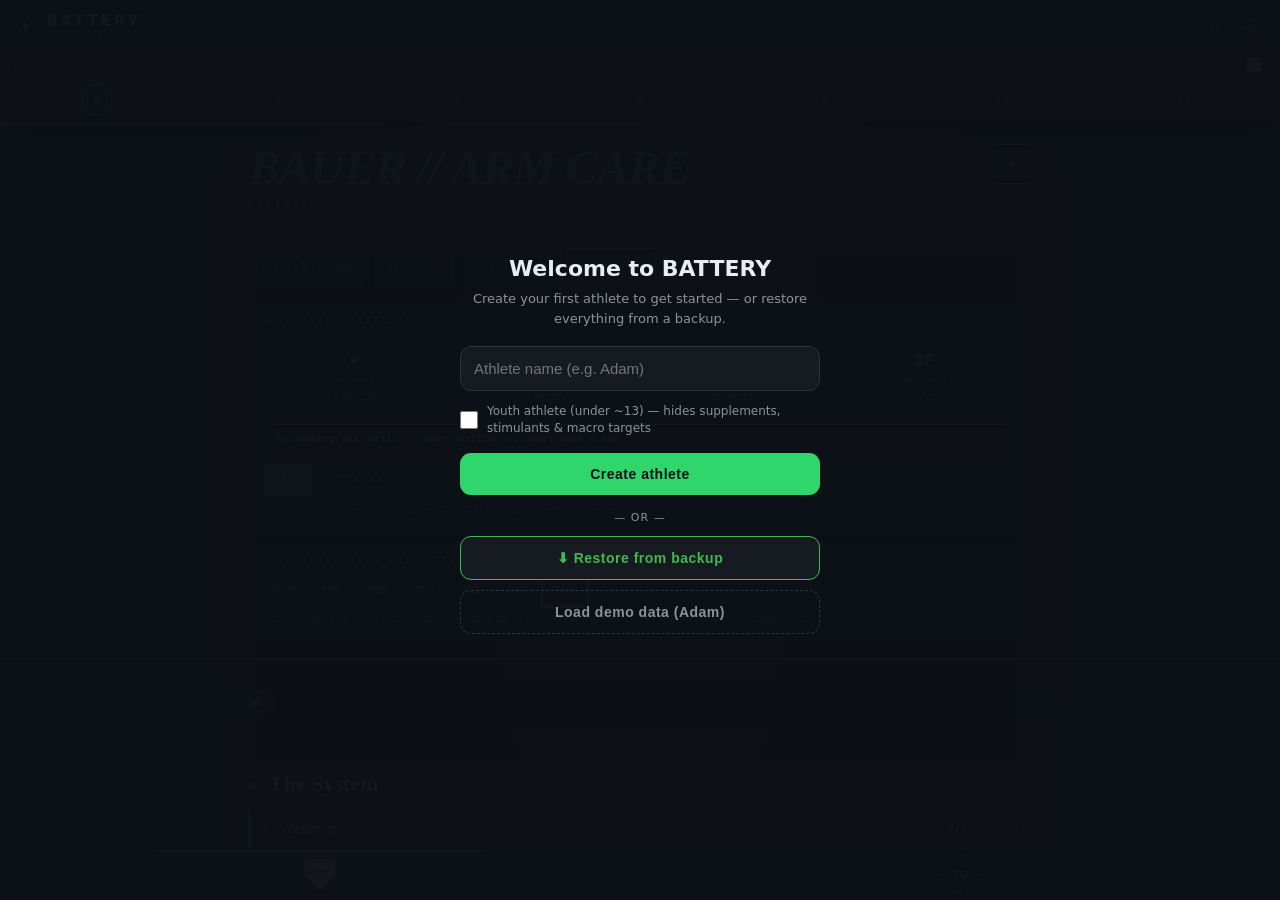
==== index.html @ 4e84ff62 "v286 - Boot watchdog no longer aborts+restarts slow iframe loads (app "hang" on cold/slow starts); s" ====
<!DOCTYPE html><html lang="en"><head>
<meta charset="UTF-8">
<meta name="viewport" content="width=device-width, initial-scale=1.0, viewport-fit=cover, maximum-scale=1.0, user-scalable=no">
<meta name="apple-mobile-web-app-capable" content="yes"><meta name="mobile-web-app-capable" content="yes">
<meta name="apple-mobile-web-app-status-bar-style" content="black-translucent">
<meta name="apple-mobile-web-app-title" content="BATTERY"><meta name="theme-color" content="#0d1117">
<link rel="manifest" href="manifest.webmanifest"><link rel="icon" href="favicon.ico" sizes="any"><link rel="apple-touch-icon" sizes="180x180" href="icon-180.png"><link rel="apple-touch-icon" sizes="167x167" href="apple-touch-icon-167x167.png"><link rel="apple-touch-icon" sizes="152x152" href="apple-touch-icon-152x152.png"><link rel="apple-touch-icon" sizes="120x120" href="apple-touch-icon-120x120.png"><link rel="icon" type="image/svg+xml" href="[data-uri]"><title>BATTERY</title>
<link rel="stylesheet" href="lib/tokens.css?v=286"><link rel="stylesheet" href="lib/ui.css?v=286"><script src="lib/battery.js?v=286"></script><script src="lib/ui.js?v=286"></script><script src="modules/arm/sections.js?v=286"></script>
<style>
:root{--steel2:#1c2128;--goldb:#f0b832;--event:#a371f7}   /* HOST-ONLY dialect aliases; every shared token (--ink/--steel/--gold/...) now lives in lib/tokens.css */
*{margin:0;padding:0;box-sizing:border-box;-webkit-tap-highlight-color:transparent}
html,body{height:100%;max-width:100%;overflow-x:hidden;overscroll-behavior:none;background:var(--ink);color:var(--bone);
font-family:-apple-system,BlinkMacSystemFont,"SF Pro Text",system-ui,sans-serif;overflow:hidden}
#hostbar{position:fixed;top:0;left:0;right:0;z-index:60;padding:calc(env(safe-area-inset-top) + 9px) 14px 9px;
background:linear-gradient(180deg,#0d1117 80%,#0d111700);border-bottom:1px solid var(--line);
backdrop-filter:blur(10px);display:flex;align-items:center;gap:10px}
#hostbar .bolt{width:22px;height:22px}#hostbar h1{font-size:15px;letter-spacing:3px;font-weight:800}
/* Owner redesign: flexible middle (name/selector), gear pinned right. A single
   profile shows as plain static text -- no dropdown -- since there's nothing
   to choose; 2+ profiles get a native <select> that sizes to its own content
   instead of the old fixed-width scrolling pill row that truncated longer
   names offscreen with no visible affordance to scroll. */
#prof-switch{flex:1;min-width:0;display:flex;align-items:center;justify-content:center;overflow:hidden;padding:0 6px}
#host-gear{flex:0 0 auto;position:relative;width:34px;height:34px;display:flex;align-items:center;justify-content:center;border-radius:50%;border:1px solid var(--line);background:var(--steel);color:var(--dim);cursor:pointer;padding:0;transition:color .15s,border-color .15s}
#host-gear:active{transform:scale(.9)}#host-gear svg{width:19px;height:19px;display:block;fill:currentColor}
#host-gear.warn::after{content:'';position:absolute;top:2px;right:2px;width:8px;height:8px;border-radius:50%;background:var(--gold);box-shadow:0 0 6px var(--gold)}
#prof-name-static{font-size:12px;font-weight:700;letter-spacing:.5px;color:var(--dim);padding:6px 10px;white-space:nowrap;overflow:hidden;text-overflow:ellipsis;max-width:100%}
#prof-name-static.youth{color:var(--green)}
#prof-select{background:var(--steel);border:1px solid var(--line);color:var(--bone);font:inherit;font-size:12px;font-weight:700;letter-spacing:.5px;padding:6px 10px;border-radius:16px;max-width:100%;text-align:center}
#stage{position:fixed;top:0;left:0;right:0;bottom:var(--stage-b,50px);}   /* v226: fixed (viewport) — same containing block as the pill, so a document bounce / inset can't separate them */
iframe{position:absolute;top:calc(env(safe-area-inset-top) + 122px);left:0;right:0;bottom:0;width:100%;height:calc(100% - env(safe-area-inset-top) - 122px);border:0;display:none;background:var(--ink)}
iframe.on{display:block}
#view-game{position:absolute;inset:0;display:none;overflow-y:auto;overscroll-behavior:contain;
padding:calc(env(safe-area-inset-top) + 124px) 14px 14px;-webkit-overflow-scrolling:touch}
#view-game.on{display:block}
#view-today{position:absolute;inset:0;display:none;overflow-y:auto;overscroll-behavior:contain;
padding:calc(env(safe-area-inset-top) + 124px) 14px 14px;-webkit-overflow-scrolling:touch}
#view-today.on{display:block}
/* Design review item 2 (2026-08-18): 172px -> 64px. "The ring is a score, not
   an action" -- shrunk and moved beside the plan-chip row (the closest thing
   this build has to the review's "day strip") to return ~150px of vertical
   space to the resume action + rows. Celebrate animation is unchanged --
   ringflare/chargeburst read off the element's own box, not a hardcoded size. */
/* v223 GLASS HERO (D's NAV-ICONS-PRODUCTION-SPEC section G): readiness = a glossy-glass diamond. Same rendering as the nav FUEL
   diamond (tracks/tubes/beads defined once with the nav rules); the tone gradient follows readiness via data-tone. */
#today-ring{position:relative;width:64px;height:64px;flex-shrink:0;display:flex;align-items:center;justify-content:center;background:none}
#today-ring svg{position:absolute;inset:0;width:64px;height:64px;overflow:visible}
#today-ring .rad-trk.t1{stroke-width:3.9}#today-ring .rad-trk.t2{stroke-width:2.65}#today-ring .rad-trk.t3{stroke-width:.68}
#today-ring .rad-prg.g1{stroke-width:3.9}#today-ring .rad-prg.g2{stroke-width:2.72}#today-ring .rad-prg.g3{stroke-width:.88}
#today-ring[data-tone=green] .rad-prg.g1{stroke:#04230f}#today-ring[data-tone=green] .rad-prg.g2{stroke:url(#gGreen)}
#today-ring[data-tone=gold]  .rad-prg.g1{stroke:#6a4608}#today-ring[data-tone=gold]  .rad-prg.g2{stroke:url(#gAmber)}
#today-ring[data-tone=red]   .rad-prg.g1{stroke:#3d0a09}#today-ring[data-tone=red]   .rad-prg.g2{stroke:url(#gRed)}
#today-ring .inner{position:relative;display:flex;flex-direction:column;align-items:center;justify-content:center;background:none;width:auto;height:auto}
#today-ring .score{font:800 15px "SF Mono",monospace;line-height:1;color:var(--bone)}
#today-ring .lbl{font-size:6px;letter-spacing:1.5px;color:var(--dim);margin-top:1px}
#view-data{position:absolute;inset:0;display:none;overflow-y:auto;overscroll-behavior:contain;
padding:calc(env(safe-area-inset-top) + 124px) 14px 14px;-webkit-overflow-scrolling:touch}
#view-data.on{display:block}
#view-data h3{margin:0 0 10px;font-size:15px;letter-spacing:1px}
#view-data .gd-card{background:var(--steel);border:1px solid var(--line);border-radius:12px;padding:14px;margin-bottom:14px}
#view-data .dbtn{width:100%;font-family:'SF Mono',monospace;font-size:13px;letter-spacing:1px;padding:13px;border-radius:11px;cursor:pointer;margin-bottom:10px;background:#161b22}
#view-data .dbtn.bk{border:1px solid var(--gold);color:var(--gold)}
#view-data .dbtn.rs{border:1px solid #3fb950;color:#3fb950}
#view-data .dmeta{font-size:11px;color:var(--dim);line-height:1.5}
#view-data #data-status{font-size:12px;margin-top:8px;min-height:16px}
#view-data .prow{border:1px solid var(--line);border-radius:11px;padding:11px 12px;margin-bottom:9px}
#view-data .prow[data-active]{border-color:var(--gold)}
#view-data .prow-h{display:flex;align-items:center;gap:7px}
#view-data .prow-name{font-weight:700;font-size:14px}
#view-data .prow-tag{font-size:9px;letter-spacing:1px;padding:2px 6px;border-radius:6px;background:var(--line);color:var(--dim)}
#view-data .prow-tag.youth{background:#3fb95022;color:#7ee787}
#view-data .prow-tag.active{background:var(--gold);color:var(--ink)}
#view-data .prow-meta{font-size:11px;color:var(--dim);margin:5px 0 9px}
#view-data .prow-btns{display:flex;gap:7px;flex-wrap:wrap}
#view-data .prow-btns button{flex:1;min-width:84px;font-size:11px;font-weight:700;padding:8px;border-radius:8px;background:#202836;border:1px solid #3a4456;color:var(--bone);cursor:pointer}
#view-data .prow-btns button.del{background:#241619;border-color:#ff6b6877;color:#ff6b68}
#view-data .add-athlete-btn{display:block;width:100%;margin-top:2px;font-size:12px;font-weight:700;padding:10px;border-radius:10px;background:none;border:1px dashed var(--line);color:var(--gold);cursor:pointer}
.gd-card{background:var(--steel);border:1px solid var(--line);border-radius:14px;padding:15px;margin-bottom:12px}
.gd-card.gold{border-color:var(--gold)}.gd-card h3{font-size:15px;margin-bottom:7px}.gd-card p{font-size:13px;color:var(--dim);line-height:1.5}
/* Design item 5 (review §6): "his accent is green, same near-black steel and
   monospace" -- reused here at card-border scale (not a full accent-variable
   override, which is item 5's separate ARM/FUEL-iframe scope) so the ONE card
   about him on the adult's own gold-accented HOME still reads as his. */
.gd-card.youth-note{border-color:var(--green)}
.gd-card.youth-note h3{color:var(--green);font-size:11px;letter-spacing:1px;text-transform:uppercase;margin-bottom:4px}
.evpick{display:flex;gap:8px;align-items:center;margin-bottom:12px;flex-wrap:wrap}
.evpick label{font-size:11px;letter-spacing:1.5px;color:var(--dim);text-transform:uppercase}
.evpick select,.evpick input{background:var(--ink);border:1px solid var(--line);color:var(--goldb);
font-family:"SF Mono",ui-monospace,monospace;font-size:15px;padding:9px;border-radius:9px;flex:1;min-width:90px}
h4.day{font-size:12px;letter-spacing:2px;color:var(--gold);text-transform:uppercase;margin:18px 2px 9px;display:flex;align-items:center;gap:8px}
h4.day::before{content:"";width:14px;height:1px;background:var(--gold)}
.tl{position:relative;margin-left:7px;padding-left:24px}.tl::before{content:"";position:absolute;left:6px;top:5px;bottom:5px;width:2px;background:var(--line)}
.ev{position:relative;margin-bottom:10px;background:var(--steel);border:1px solid var(--line);border-radius:11px;padding:11px 13px}
.ev::before{content:"";position:absolute;left:-22px;top:15px;width:11px;height:11px;border-radius:50%;background:var(--ink);border:2px solid var(--faint)}
.ev.arm::before{border-color:var(--blood);background:var(--blood)}.ev.fuel::before{border-color:var(--gold);background:var(--gold)}
.ev.now{border-color:var(--gold);box-shadow:0 0 0 1px var(--gold)}
.ev .time{font-family:"SF Mono",ui-monospace,monospace;font-size:17px;font-weight:700;color:var(--goldb)}
.ev .tag{font-size:8px;letter-spacing:1.5px;padding:2px 6px;border-radius:5px;margin-left:8px;font-family:"SF Mono",monospace;vertical-align:2px}
.ev .tag.arm{background:#da363330;color:#ff6b68}.ev .tag.fuel{background:#d4a01730;color:var(--goldb)}
.ev .what{font-size:13px;margin-top:4px;line-height:1.45}.ev .cd{font-family:"SF Mono",monospace;font-size:10px;color:var(--green);margin-top:5px}
.gd-empty{border:1px dashed var(--line);border-radius:14px;padding:22px;text-align:center;color:var(--dim);font-size:13px;line-height:1.6}
#youth-banner{display:none;background:#3fb95018;border:1px solid #3fb95055;border-radius:11px;padding:11px 13px;margin-bottom:13px;font-size:12px;color:#7ee787;line-height:1.5}
body.youth #youth-banner{display:block}
/* design review §6, host half: both iframes re-skin gold->green for youth
   (--gold/--gold-bright on body.youth inside each srcdoc) but the host chrome
   around them -- hostbar, tabbar, nav -- kept its own --gold, so the tier read
   green inside and gold outside like a bug rather than a choice. Same two-token
   swap, same values, mirrored here. */
body.youth{--goldb:#6ef2a0}   /* --gold itself is re-skinned in lib/tokens.css (body.youth); --goldb is the host-local alias of --gold-bright */
#first-run{display:none;position:fixed;inset:0;z-index:200;background:var(--bg,#0d1117);background:rgba(13,17,23,.97);align-items:center;justify-content:center;padding:24px}
#first-run.on{display:flex}
#first-run .fr-card{width:100%;max-width:360px;text-align:center}
#first-run h2{margin:0 0 8px;font-size:22px}
#first-run p{margin:0 0 18px;color:var(--dim);font-size:13px;line-height:1.5}
#first-run input[type=text]{width:100%;box-sizing:border-box;background:var(--steel);border:1px solid var(--line);border-radius:11px;color:var(--bone);font-size:15px;padding:13px;margin-bottom:12px}
#first-run .fr-check{display:flex;align-items:center;gap:9px;text-align:left;font-size:12px;color:var(--dim);line-height:1.4;margin-bottom:16px;cursor:pointer}
#first-run .fr-check input{width:18px;height:18px;flex:none}
#first-run button{width:100%;box-sizing:border-box;border-radius:11px;font-size:14px;font-weight:700;letter-spacing:.5px;padding:13px;cursor:pointer;margin-bottom:10px}
#first-run .fr-create{background:var(--gold);border:none;color:var(--ink)}
#first-run .fr-or{color:var(--dim);font-size:11px;margin:6px 0 12px;letter-spacing:1px}
#first-run .fr-restore{background:#161b22;border:1px solid var(--green,#3fb950);color:var(--green,#3fb950)}
#first-run .fr-demo{background:none;border:1px dashed var(--line);color:var(--dim)}
/* [SUPERSEDED at ≤600px by the v219 floating pill below — the nav no longer applies env(safe-area-inset-bottom).]
   NO-SAFE-INSET bottom nav (v210, owner directive): the nav extends edge-to-edge to the TRUE
   screen bottom — its background fills DOWN through the home-indicator zone via padding-bottom,
   so there's no dark resting strip below it. Buttons stay in the top (above the indicator);
   owner accepts the indicator line overlapping the nav's bottom. #stage reserves the same
   (50px + inset) so content meets the nav top, not behind it. env()=0 on non-notch devices
   → identical to the old 50px layout (no regression). */
/* v213 MODE-INDEPENDENT belt for the bottom "black bar": when iOS re-latches the inset viewport
   (viewport-fit=cover drops on a view switch — the v199 latch class), the OS paints the
   home-indicator zone with the PAGE background (html/body = --ink) and nothing on the page can
   reach it. So the nav uses that SAME --ink: in mobile mode v210 fills the zone with nav bg, and in
   the latched state the OS strip + nav are one continuous color = no visible bar either way.
   (Only the nav bg changes; html/body/top-inset untouched.) */
#tabbar{position:fixed;bottom:0;left:0;right:0;z-index:60;display:flex;background:var(--ink);border-top:1px solid var(--line);backdrop-filter:blur(10px)}
#tabbar button{flex:1;height:50px;background:none;border:none;color:var(--faint);padding:0;cursor:pointer;display:flex;flex-direction:column;align-items:center;justify-content:center;gap:3px;font-family:"SF Mono",monospace}
#tabbar button .ico{display:flex;align-items:center;justify-content:center;height:24px}#tabbar button .lb{font-size:9px;letter-spacing:1.5px;white-space:nowrap}
#tabbar{overflow:hidden}
/* ===== Radial-progress tab icons (owner direction): each tab = a team-colour ring
   around its glyph; FUEL = dual ring (water outer blue + protein inner amber) + bolt. ===== */
/* v223 GLASS NAV ICONS (D's NAV-ICONS-PRODUCTION-SPEC section G). HOME = photoreal plate + live "HOME" text; FUEL = glossy-glass
   diamond progress ring (adult dual water+protein, YOUTH single water). 4.3 FAIL-CLOSED: protein layers ship display:none in the
   markup, are re-shown by JS only when proteinPct!=null (youth passes null), AND body.youth hides them with !important. */
#tabbar button .ico{display:flex;align-items:center;justify-content:center;height:40px}
.hp{position:relative;display:inline-block;width:36px;height:36px}
.hp img{display:block;width:100%;height:100%}
.hp i{position:absolute;left:50%;top:41%;transform:translate(-50%,-50%);font:800 7.2px/1 ui-monospace,"SF Mono",Menlo,monospace;letter-spacing:.05em;color:#2b3038;text-shadow:0 1px 0 rgba(255,255,255,.75);font-style:normal;white-space:nowrap}
#tabbar button:not(.on) .hp{filter:grayscale(.85) brightness(.58)}
#tabbar button.on .hp{filter:drop-shadow(0 0 3px rgba(240,184,50,.55)) drop-shadow(0 1px 1px rgba(0,0,0,.6))}
.rad.dia{position:relative;display:block;width:40px;height:40px;transition:transform .18s}
.rad.dia svg{display:block;width:40px;height:40px;overflow:visible}
/* TRACK = hollow clear glass: cool light rim (t1) + dark hollow (t2) + specular edge (t3). Visible on the pill by its RIM, not a fill. */
.rad-trk{fill:none;stroke-linejoin:round}
.rad-trk.t1{stroke:rgba(120,170,225,.30);stroke-width:3.5}
.rad-trk.t2{stroke:rgba(8,14,22,.78);stroke-width:2.34}
.rad-trk.t3{stroke:url(#gHL);stroke-width:.6;opacity:.62;transform:translate(-.25px,-.38px)}
.rad-trk2.t1{stroke-width:2.7}.rad-trk2.t2{stroke-width:1.72}.rad-trk2.t3{stroke-width:.44}
/* TUBE = glossy liquid: rim (g1) + gradient body (g2) + specular highlight (g3). All layers of a tube share ONE dashoffset (JS). */
.rad-prg,.rad-prg2{fill:none;stroke-linecap:round;stroke-linejoin:round;stroke-dasharray:100 100;stroke-dashoffset:100;transition:stroke-dashoffset .6s cubic-bezier(.2,.8,.2,1)}
.rad-prg.g1{stroke:#06364f;stroke-width:3.5}.rad-prg.g2{stroke:url(#gBlue);stroke-width:2.4}.rad-prg.g3{stroke:url(#gHL);stroke-width:.78;opacity:.9;transform:translate(-.22px,-.32px)}
.rad-prg2.g1{stroke:#8a4a0e;stroke-width:2.7}.rad-prg2.g2{stroke:url(#gAmber);stroke-width:1.76}.rad-prg2.g3{stroke:url(#gHL);stroke-width:.57;opacity:.9;transform:translate(-.22px,-.32px)}
/* BEADS: bases + home plate */
.bs .bb{fill:url(#gBaseOff);stroke:#0d1117;stroke-width:.7}.bs .bh{fill:#fff;opacity:.35}
.bs.lit .bb{fill:url(#gBaseOn)}.bs.lit .bh{opacity:.85}
.hpl{fill:url(#gBaseOff);stroke:#0d1117;stroke-width:.7}.hpl.lit{fill:url(#gBaseOn);filter:drop-shadow(0 0 1.2px #fff4c2)}
.rad.dia.charged .rad-prg.g2{animation:radpulse 1.9s ease-in-out infinite}
.rad.dia .fw{position:absolute;left:50%;top:50%;transform:translate(-50%,-50%);font:800 7px/1 ui-monospace,"SF Mono",Menlo,monospace;letter-spacing:0;color:#9da7b3;font-style:normal;white-space:nowrap;pointer-events:none}
#tabbar button.on .rad.dia .fw{color:var(--goldb)}
body.youth .rad.dia .fw{font-size:9px}
body.youth .rad-trk2,body.youth .rad-prg2{display:none !important}   /* 4.3 fail-closed belt: EVERY protein layer (track + tube) */
@keyframes radpulse{0%,100%{opacity:1}50%{opacity:.5}}
#tabbar button:active .rad{transform:scale(.86)}
#tabbar button.on::before{content:'';position:absolute;top:0;left:24%;right:24%;height:2px;border-radius:0 0 3px 3px;background:var(--gold);box-shadow:0 0 7px var(--gold)}
#tabbar.allcharged::before{content:'';position:absolute;inset:0;pointer-events:none;z-index:5;background:linear-gradient(105deg,transparent 35%,rgba(240,184,50,.45) 50%,transparent 65%);transform:translateX(-110%);animation:tbsweep 2.3s ease-in-out}
@keyframes tbsweep{to{transform:translateX(110%)}}
/* Today's-plan chips (owner request) — mirrors FUEL's day-type chip look, but
   this is a separate host-scoped style since FUEL's .day-chip CSS lives inside
   its own iframe document and isn't reachable from host markup. */
.plan-chip{padding:6px 12px;border-radius:20px;border:1px solid var(--line);background:#161b22;color:var(--dim);font-family:"SF Mono",monospace;font-size:11px;letter-spacing:.5px;cursor:pointer}
.plan-chip.active{background:var(--gold);border-color:var(--gold);color:#0d1117;font-weight:700}
.wk-sched-row{display:flex;align-items:center;gap:8px;padding:8px 0;border-bottom:1px solid var(--line)}
.wk-sched-row:last-child{border-bottom:none}
.wk-sched-row .wk-day{width:36px;font-size:11px;letter-spacing:1px;color:var(--dim);font-weight:700;flex-shrink:0}
.wk-sched-row.wk-today .wk-day{color:var(--gold)}
.wk-sched-row .wk-chips{display:flex;gap:4px;flex-wrap:wrap;flex:1}
.wk-sched-row .wk-chip{padding:4px 8px;border-radius:14px;border:1px solid var(--line);background:#161b22;color:var(--dim);font-family:'SF Mono',monospace;font-size:9px;letter-spacing:.3px;cursor:pointer}
.wk-sched-row .wk-chip.active{background:var(--gold);border-color:var(--gold);color:#0d1117;font-weight:700}
/* v214/v215 (D spec): the weekly-only Rest chip reads as "off" — dashed border, blue when active (distinct from gold presets) */
.wk-sched-row .wk-chip[data-preset="rest"]{border-style:dashed}
.wk-sched-row .wk-chip[data-preset="rest"].active{background:var(--blue);border-color:var(--blue);border-style:solid;color:#0d1117}
/* v215 SMART WEEK section + AUTO tags. The card scrolls now that it holds the section + 7 rows (iPhone 440×956). */
#bmodal .bm-card.wk-card{max-height:88vh;overflow-y:auto;-webkit-overflow-scrolling:touch}
.sw-sec{border:1px solid var(--line);border-radius:12px;padding:10px 12px 12px;margin:0 0 12px;background:#161b22}
.sw-title{font-family:'SF Mono',monospace;font-size:11px;letter-spacing:1.5px;color:var(--gold);font-weight:700;margin-bottom:8px}
.sw-title .sw-sub{color:var(--faint);font-weight:400;letter-spacing:.5px;text-transform:lowercase;margin-left:4px}
.sw-row{display:flex;align-items:center;gap:8px;padding:5px 0}
.sw-lbl{width:72px;flex-shrink:0;font-family:'SF Mono',monospace;font-size:9px;letter-spacing:1px;color:var(--dim);font-weight:700}
.sw-chips{display:flex;flex-wrap:wrap;gap:4px;align-items:center;flex:1}
.sw-chip{min-width:28px;padding:5px 7px;border-radius:12px;border:1px solid var(--line);background:#0d1117;color:var(--dim);font-family:'SF Mono',monospace;font-size:10px;letter-spacing:.3px;cursor:pointer;text-align:center}
.sw-chip.on{background:var(--gold);border-color:var(--gold);color:#0d1117;font-weight:700}
.sw-chip.ro{cursor:default}
.sw-chip.ro.on{background:transparent;border-color:var(--gold);color:var(--gold)}
.sw-chip.lock{opacity:.45;cursor:not-allowed}
.sw-note{font-family:'SF Mono',monospace;font-size:9px;color:var(--faint);letter-spacing:.3px;margin-left:2px}
.sw-gen{margin-top:10px}
.sw-why{margin-top:8px;font-family:'SF Mono',monospace;font-size:9.5px;letter-spacing:.3px;color:var(--faint);line-height:1.5}
.wk-day .wk-auto{display:block;font-size:7.5px;letter-spacing:1px;color:var(--blue);font-weight:700;margin-top:1px}
/* v214 (#3, D's final spec): the two HOME plan controls become REAL buttons reusing the app's existing
   outlined treatment (#view-data .dbtn / .dbtn.bk = REQUEST A FEATURE / BACKUP EVERYTHING). .dbtn is
   scoped under #view-data, so .dbtn.home is a self-contained global copy + the HOME tweaks (44px,
   flex-centered, uppercase, icon row). ids + onclick handlers unchanged. */
.dbtn.home{width:100%;box-sizing:border-box;font-family:'SF Mono',monospace;font-size:13px;letter-spacing:1px;padding:13px;border-radius:11px;cursor:pointer;margin:8px 0 0;min-height:44px;display:flex;align-items:center;justify-content:center;gap:10px;text-transform:uppercase;background:#161b22;border:1px solid var(--gold);color:var(--gold)}
.dbtn.home:hover{background:#1c2128}
.dbtn.home .icos{letter-spacing:3px;font-size:15px}
.dbtn.home .wk-dot{margin-right:0}
.wk-sched-link .wk-dot{display:inline-block;width:6px;height:6px;border-radius:50%;background:var(--gold);margin-right:4px;vertical-align:middle}
/* TODAY section-menu (.76, owner mock shots/home-v2-mock.png) — icon+label
   pills so ARM/DRILLS/BODY/LIFT/GAME stay reachable, now that they're off the
   persistent tabbar (PR #7). Pure nav, no live data — the #today-rows bars
   below carry the actual progress.
   Design review item 2 (2026-08-18, §9 MUST-FIX): this used to render
   unconditionally, duplicating the rows beneath it 90px apart. Cutting the
   section menu but keeping the plan-gated rows would strand any stream the
   active day-type turned off -- on a Rest day there'd be no path AT ALL to
   LIFT. So the reach survives, collapsed behind the "ALL SECTIONS ›" line
   (toggleAllSections()) instead of being permanently visible -- same five
   pills, same nav, direct reach without changing the plan, just not taking
   up above-the-fold space by default. */
#section-back{display:none;position:fixed;left:0;right:0;z-index:61;top:calc(env(safe-area-inset-top,0px) + 53px);padding:8px 14px;background:var(--ink);border-bottom:1px solid var(--line);font-size:12px;letter-spacing:.5px}
#section-back.on{display:flex;align-items:center;gap:8px}
#section-back .sb-arrow{color:var(--gold);font-size:16px;cursor:pointer;padding:4px 8px 4px 0}
#section-back .sb-label{font-family:"SF Mono",monospace;color:var(--bone);font-weight:700;letter-spacing:1px;text-transform:uppercase}
#stage.has-breadcrumb{padding-top:46px}
#today-section-menu{display:none;gap:6px;margin:10px 0}
#today-section-menu.open{display:flex}
.sec-pill{flex:1 1 0;min-width:0;display:flex;flex-direction:column;align-items:center;gap:3px;padding:9px 2px;border-radius:12px;background:#161b22;border:1px solid var(--line);color:var(--dim);cursor:pointer}
.sec-pill .ico{font-size:19px;line-height:1}
.sec-pill .lb{font-size:9px;letter-spacing:.4px;white-space:nowrap;overflow:hidden;text-overflow:ellipsis;max-width:100%}
#all-sections-toggle{text-align:center;cursor:pointer} /* v214: layout + look come from .dbtn.home (D's final spec) — no display here, the id would out-rank .dbtn.home's flex */
/* GAME's "resting" warn dot moved off the tabbar onto its TODAY quick-link row */
#today-rows [data-v="game"].warn span:first-child::after{content:'';display:inline-block;margin-left:6px;width:7px;height:7px;border-radius:50%;background:var(--gold);box-shadow:0 0 6px var(--gold);vertical-align:middle}
/* TODAY 'fully charged' celebration (host surprise) — one-time/day burst when the
   readiness ring hits 100: the ring flares gold, a radiating glow pulses out, and
   a ⚡ FULLY CHARGED banner rises. Pure CSS, removed after it plays. */
#today-ring.celebrate{animation:ringflare 1.1s ease-out}
@keyframes ringflare{0%{transform:scale(1)}30%{transform:scale(1.08)}60%{transform:scale(.97)}100%{transform:scale(1)}}
#today-ring.celebrate::after{content:'';position:absolute;inset:-8px;border-radius:14%;border:3px solid var(--goldb);opacity:.9;animation:chargeburstD 1.1s ease-out forwards;pointer-events:none}
@keyframes chargeburst{0%{transform:scale(.7);opacity:.9;box-shadow:0 0 0 0 rgba(240,184,50,.55)}100%{transform:scale(1.5);opacity:0;box-shadow:0 0 30px 14px rgba(240,184,50,0)}}
@keyframes chargeburstD{0%{transform:rotate(45deg) scale(.7);opacity:.9;box-shadow:0 0 0 0 rgba(240,184,50,.55)}100%{transform:rotate(45deg) scale(1.5);opacity:0;box-shadow:0 0 30px 14px rgba(240,184,50,0)}}
#charge-banner{position:fixed;left:50%;top:38%;transform:translate(-50%,0);z-index:60;pointer-events:none;display:flex;flex-direction:column;align-items:center;gap:6px;opacity:0}
#charge-banner.on{animation:chargebanner 2.4s ease-out forwards}
#charge-banner .cb-bolt{font-size:54px;filter:drop-shadow(0 0 14px var(--goldb))}
#charge-banner .cb-txt{font-family:"SF Mono",monospace;font-weight:800;letter-spacing:3px;font-size:15px;color:var(--goldb);text-shadow:0 0 12px rgba(240,184,50,.6)}
#storage-warn{position:fixed;left:0;right:0;top:0;z-index:70;display:none;align-items:center;gap:10px;justify-content:center;flex-wrap:wrap;padding:9px 14px;background:#3a1416;border-bottom:1px solid #ff6b68;color:#ffd7d7;font-size:12.5px;line-height:1.4;box-shadow:0 2px 12px rgba(0,0,0,.5)}
#storage-warn.on{display:flex}
#storage-warn .sw-act{display:flex;gap:8px;flex-shrink:0}
#storage-warn button{background:#ff6b68;border:0;color:#3a0d0d;font-weight:700;font-size:12px;padding:6px 12px;border-radius:8px;cursor:pointer}
#storage-warn button.sw-x{background:transparent;border:1px solid #ff6b6855;color:#ffb3b3;font-weight:600}
#toast-wrap{position:fixed;left:0;right:0;bottom:calc(var(--stage-b,50px) + 6px);z-index:90;display:flex;flex-direction:column;align-items:center;gap:8px;pointer-events:none;padding:0 12px}
.toast{pointer-events:auto;max-width:440px;display:flex;align-items:center;gap:10px;background:var(--steel);border:1px solid var(--line);border-radius:12px;padding:11px 14px;color:var(--bone);font-size:13px;box-shadow:0 10px 30px #00000075;opacity:0;transform:translateY(12px);transition:opacity .25s ease,transform .25s ease}
.toast.on{opacity:1;transform:translateY(0)}
.toast .t-ico{font-size:18px;line-height:1;flex:none}
.toast .t-msg{line-height:1.4;flex:1}
.toast .t-act{flex:none;background:var(--gold);color:#0d1117;border:0;border-radius:8px;padding:6px 12px;font-size:12px;font-weight:700;cursor:pointer;font-family:inherit;white-space:nowrap}
.toast .t-x{flex:none;background:none;border:0;color:var(--faint);font-size:17px;line-height:1;cursor:pointer;padding:0 2px}
@media(prefers-reduced-motion:reduce){.toast{transition:none}}
#bday-nudge{display:none;position:fixed;left:14px;right:14px;bottom:calc(var(--stage-b,50px) + 12px);z-index:80;max-width:420px;margin:0 auto;background:var(--steel);border:1px solid var(--gold);border-radius:14px;padding:13px 15px 12px;box-shadow:0 6px 22px rgba(0,0,0,.55)}
#bday-nudge .bn-t{font-size:15px;font-weight:800;letter-spacing:.2px;color:var(--bone)}
#bday-nudge .bn-b{font-size:12.5px;line-height:1.4;color:var(--dim);margin-top:3px}
#bday-nudge .bn-row{display:flex;gap:10px;margin-top:10px}
#bday-nudge button{flex:1;min-height:44px;border-radius:10px;font:inherit;font-size:13px;font-weight:700;cursor:pointer;border:1px solid var(--line);background:none;color:var(--bone)}
#bday-nudge button.bn-add{background:var(--gold);border-color:var(--gold);color:#0d1117}
/* ===== Youth-visibility authorization (tile-card) ===== */
/* §4.3 belt-and-braces: a youth profile NEVER sees the card or the owner nudge (the
   JS also empties + hides the card for youth, this is the CSS belt). */
body.youth #yva-card,body.youth #yva-nudge{display:none!important}
#yva-nudge{display:none;position:fixed;left:14px;right:14px;bottom:calc(var(--stage-b,50px) + 12px);z-index:80;max-width:420px;margin:0 auto;align-items:center;gap:10px;background:var(--steel);border:1px solid var(--gold);border-radius:14px;padding:11px 13px;box-shadow:0 6px 22px rgba(0,0,0,.55)}
#yva-nudge .yvn-t{flex:1;font-size:12.5px;line-height:1.35;color:var(--goldb);font-weight:700}
#yva-nudge .yvn-go{min-height:40px;padding:0 14px;border-radius:10px;font:inherit;font-size:13px;font-weight:800;cursor:pointer;background:var(--gold);border:1px solid var(--gold);color:#0d1117}
#yva-card .yva-item{border:1px solid var(--line);border-radius:12px;padding:12px;margin:0 0 10px;background:#0d1117}
#yva-card .yva-ths{display:flex;gap:8px;margin-bottom:8px}
#yva-card .yva-th{width:52px;height:52px;object-fit:cover;border-radius:9px;border:1px solid var(--line)}
#yva-card .yva-title{font-size:14px;font-weight:800;color:var(--bone)}
#yva-card .yva-sees{font-size:12px;line-height:1.45;color:var(--dim);margin-top:4px}
#yva-card .yva-meta{font-size:11px;color:var(--faint);margin-top:4px;letter-spacing:.3px}
#yva-card .yva-row{display:flex;gap:10px;margin-top:10px}
#yva-card .yva-row .dbtn{flex:1;margin:0}
#yva-card .yva-sect{font-size:11px;letter-spacing:1px;text-transform:uppercase;color:var(--faint);margin:12px 0 6px}
#yva-card .yva-active{display:flex;align-items:center;gap:8px;font-size:13px;color:var(--bone);padding:6px 0;border-top:1px solid var(--line)}
#yva-card .yva-active .yva-ok{color:var(--green);font-weight:800}
#yva-card .yva-active .yva-at{flex:1;line-height:1.3}
#yva-card .yva-rev{margin:0;padding:6px 12px;min-width:0;flex:0 0 auto}
#yva-card .yva-hist{font-size:11px;color:var(--faint);margin-top:12px;letter-spacing:.3px}
.yva-code{display:flex;align-items:center;gap:10px;margin-top:4px}
.yva-code code{flex:1;font-family:'SF Mono',ui-monospace,monospace;font-size:15px;letter-spacing:1px;color:var(--goldb);background:#0d1117;border:1px solid var(--line);border-radius:8px;padding:9px 11px;word-break:break-all}
#yva-pin{display:none;position:fixed;inset:0;z-index:120;align-items:center;justify-content:center}
#yva-pin .yvp-scrim{position:absolute;inset:0;background:rgba(0,0,0,.6)}
#yva-pin .yvp-sheet{position:relative;z-index:1;width:min(340px,88vw);background:var(--steel);border:1px solid var(--line);border-radius:16px;padding:18px;box-shadow:0 10px 40px rgba(0,0,0,.6)}
#yva-pin .yvp-title{font-size:16px;font-weight:800;color:var(--bone)}
#yva-pin .yvp-sub{font-size:12px;color:var(--dim);margin-top:4px}
#yva-pin #yva-pin-input{width:100%;margin-top:12px;background:#0d1117;border:1px solid var(--line);color:var(--bone);border-radius:10px;padding:12px;font-size:20px;letter-spacing:6px;text-align:center}
#yva-pin .yvp-err{min-height:16px;font-size:12px;color:#ff6b68;margin-top:6px}
#yva-pin .yvp-row{display:flex;gap:10px;margin-top:8px}
#yva-pin .yvp-row .dbtn{flex:1;margin:0}
#demo-card.bn-pulse,#yva-card.bn-pulse{animation:bnPulse 1.2s ease-out 1}
@keyframes bnPulse{0%{box-shadow:0 0 0 0 rgba(255,200,70,.65)}100%{box-shadow:0 0 0 14px rgba(255,200,70,0)}}
#bday-confetti{position:fixed;inset:0;z-index:95;pointer-events:none;overflow:hidden}
#bday-confetti i{position:absolute;top:-12px;width:7px;height:11px;border-radius:2px;opacity:0;animation:bnFall 1.1s ease-in forwards}
.sec-pill .ico .sec-img{width:34px;height:34px;border-radius:10px;display:block;object-fit:cover}
#all-sections-toggle .icos img{width:20px;height:20px;border-radius:6px;margin:0 1px;vertical-align:middle}
/* UIDrawer styles: moved VERBATIM to lib/ui.css (v251). */
@keyframes bnFall{0%{opacity:1;transform:translateY(0) rotate(0)}100%{opacity:0;transform:translateY(105vh) rotate(540deg)}}
@media(prefers-reduced-motion:reduce){#demo-card.bn-pulse,#yva-card.bn-pulse{animation:none}#bday-confetti{display:none}}
@keyframes chargebanner{0%{opacity:0;transform:translate(-50%,18px) scale(.8)}18%{opacity:1;transform:translate(-50%,0) scale(1.04)}30%{transform:translate(-50%,0) scale(1)}80%{opacity:1}100%{opacity:0;transform:translate(-50%,-14px) scale(1)}}
/* (v223: the <=390px .rad/.lb resize rule was removed - the diamond is a fixed 40px and the .lb labels no longer exist) */
#tabbar button.on{color:var(--gold)}
#tabbar button{position:relative}
#tabbar button.warn .ico::after{content:'';position:absolute;top:4px;margin-left:16px;width:7px;height:7px;border-radius:50%;background:var(--gold);box-shadow:0 0 6px var(--gold)}
#tabbar button.todo .ico::after{content:none}
/* ===== v219 (owner, 2026-10-10): FLOATING / INSET PILL tab bar, "Option 2" — MOBILE ONLY (≤600px). =====
   Supersedes the v210 safe-area fill + the (never-shipped) edge-to-edge 2.0 bar at this width. STANDALONE and
   REVERTIBLE: it is ONE self-contained @media block + the --stage-b var; removing the block restores v218's
   flush nav (the base #tabbar rule above is unchanged except it no longer applies env() padding).
   Owner direction (verbatim intent):
   • position:fixed to the LAYOUT-viewport bottom with a FIXED lift (--tb-lift, NOT env-based);
   • IGNORE safe-area-inset-bottom ENTIRELY — no env(safe-area-inset-bottom) anywhere in the nav's
     position/padding (or the content offsets that follow it): the lifted pill simply clears the home-indicator
     zone. (Also the double-count lesson: feedback-safe-area. Firefox reports env()=0 anyway.)
   • z-index: above ALL in-page content (hostbar 60, section-back 61, banners 70, toasts 90) but BELOW the two
     full-screen modals (#first-run 200, #bmodal 300) so their actions are never buried — "always on top" means
     on top of content, not of its own modals. (A gate asserts nav z < both modals.)
   • v213 colour-match kept: pill bg = --ink = page bg; the pill is told apart by its border + soft shadow.
   • Fixed dims, no flex/gaps: two 50% blocks, icon block + label block stacked. Everything is driven by
     --tb-h (inner height), --tb-rad (radial size), --tb-lift (bottom gap), --tb-gap-x (side margin). */
:root{--stage-b:50px;--tb-h:50px;--vp-def:0px}   /* base values; --tb-h doubles as the gate's feature marker. --vp-def (v231) = measured Safari-standalone viewport shortfall, 0 unless the opt-in Deficit-comp switch is ON */
@media(max-width:600px){
:root{--tb-h:46px;--tb-rad:40px;--tb-lift:10px;--tb-gap-x:14px;--stage-b:calc(var(--tb-lift) + var(--tb-h) + 2px - var(--vp-def))}
#tabbar{position:fixed;bottom:calc(var(--tb-lift) - var(--vp-def));inset-inline:0;margin:0 auto;width:min(calc(100% - 2 * var(--tb-gap-x)),420px);z-index:100;display:block;box-sizing:border-box;height:calc(var(--tb-h) + 2px);padding:0;border:1px solid var(--line);border-radius:22px;overflow:hidden;box-shadow:0 4px 18px rgba(0,0,0,.55)}
#tabbar button{display:block;float:left;width:50%;height:var(--tb-h);box-sizing:border-box;padding:3px 0 0;margin:0}
#tabbar button .ico{display:block;height:var(--tb-rad);margin:0}
#tabbar button .ico>.hp,#tabbar button .ico>.rad.dia{display:block;margin:0 auto}
#tabbar button .ico>.hp{width:36px;height:36px;margin-top:2px}   /* plate is 36px (crisp at 1x/2x/3x from the 144px source) inside the 40px icon block */
/* warn-dot: pinned to the glyph's top-right (it used the flex row's centred static position before) */
#tabbar button.warn .ico::after{left:50%;top:4px;margin-left:calc(var(--tb-rad)/2 - 6px)}
}
#install{position:fixed;left:14px;right:14px;bottom:calc(var(--stage-b,50px) + 12px);z-index:70;display:none;background:var(--steel);border:1px solid var(--gold);border-radius:13px;padding:13px 15px;font-size:12px;line-height:1.5;box-shadow:0 10px 30px #00000060}
#install b{color:var(--goldb)}#install .x{position:absolute;top:8px;right:11px;color:var(--dim);cursor:pointer;font-size:16px}
#fx-hint{position:fixed;left:14px;right:14px;bottom:calc(var(--stage-b,50px) + 12px);z-index:70;display:none;background:var(--steel);border:1px solid var(--gold);border-radius:13px;padding:13px 15px;font-size:12px;line-height:1.5;box-shadow:0 10px 30px #00000060}#fx-hint b{color:var(--goldb)}#fx-hint .x{position:absolute;top:8px;right:11px;color:var(--dim);cursor:pointer;font-size:16px}
#bmodal{display:none;position:fixed;inset:0;z-index:300;background:rgba(13,17,23,.6);backdrop-filter:blur(3px);align-items:flex-end;justify-content:center;padding:0}
#bmodal.on{display:flex}
#bmodal .bm-card{width:100%;max-width:420px;background:var(--steel);border:1px solid var(--line);border-radius:20px 20px 0 0;padding:24px 20px 20px;box-shadow:0 -10px 40px #000a;animation:bm-up .22s ease-out}
@keyframes bm-up{from{transform:translateY(100%)}to{transform:translateY(0)}}
#bmodal .bm-card.danger{border-color:var(--blood)}
#bmodal h3{font-size:16px;margin:0 0 8px}
#bmodal .bm-body{font-size:13px;color:var(--dim);line-height:1.55;margin-bottom:14px}
#bmodal .bm-body b{color:var(--bone)}
#bmodal input[type=text],#bmodal input[type=number]{width:100%;box-sizing:border-box;background:var(--ink);border:1px solid var(--line);border-radius:10px;color:var(--bone);font-size:16px;padding:12px;margin-bottom:12px}
#bmodal .bm-check{display:flex;align-items:center;gap:9px;text-align:left;font-size:12px;color:var(--dim);line-height:1.4;margin-bottom:14px;cursor:pointer}
#bmodal .bm-check input{width:18px;height:18px;flex:none}
#bmodal .bm-btns{display:flex;gap:9px}
#bmodal .bm-btns button{flex:1;border-radius:10px;font-size:14px;font-weight:700;padding:12px;cursor:pointer;border:1px solid var(--line);background:var(--steel2);color:var(--bone)}
#bmodal .bm-btns button.pri{background:var(--gold);border-color:var(--gold);color:var(--ink)}
#bmodal .bm-btns button.dgr{background:var(--blood);border-color:var(--blood);color:#fff}
#events-section{margin-top:12px}
#events-section .ev-header{display:flex;justify-content:space-between;align-items:center;margin-bottom:8px}
#events-section .ev-title{font-size:11px;letter-spacing:1.5px;color:var(--faint);text-transform:uppercase;font-family:"SF Mono",monospace}
#events-section .ev-add-toggle{background:none;border:1px solid var(--gold);color:var(--goldb);font-size:10px;font-family:"SF Mono",monospace;letter-spacing:.5px;padding:4px 10px;border-radius:8px;cursor:pointer}
#events-section .ev-form{display:none;background:#161b22;border:1px solid var(--line);border-radius:11px;padding:12px;margin-bottom:10px}
#events-section .ev-form.open{display:block}
#events-section .ev-form-row{display:flex;align-items:center;gap:8px;margin-bottom:8px}
#events-section .ev-form-row label{font-size:11px;color:var(--dim);width:44px;flex-shrink:0;letter-spacing:.5px}
#events-section .ev-form-row select,#events-section .ev-form-row input{flex:1;background:var(--ink);border:1px solid var(--line);border-radius:8px;color:var(--bone);font-size:13px;padding:8px 10px;font-family:inherit}
#events-section .ev-submit{width:100%;background:var(--gold);color:var(--ink);border:0;border-radius:8px;padding:9px;font-family:"SF Mono",monospace;font-size:11px;font-weight:700;letter-spacing:1px;cursor:pointer;text-transform:uppercase}
#events-section .ev-row{background:#161b22;border:1px solid var(--line);border-left:3px solid var(--gold);padding:8px 10px;margin-bottom:6px;display:flex;justify-content:space-between;align-items:center;gap:8px;border-radius:0 8px 8px 0}
#events-section .ev-row.imminent{border-left-color:var(--blood)}
#events-section .ev-row.today{border-left-color:var(--green);background:rgba(63,185,80,.04)}
#events-section .ev-row.past{opacity:.45}
#events-section .ev-when{font-family:"SF Mono",monospace;font-size:9px;letter-spacing:1px;text-transform:uppercase;color:var(--goldb)}
#events-section .ev-row.imminent .ev-when{color:var(--blood)}
#events-section .ev-row.today .ev-when{color:var(--green)}
#events-section .ev-row.past .ev-when{color:var(--dim)}
#events-section .ev-type{font-size:12px;font-weight:700;color:var(--bone)}
#events-section .ev-notes{font-size:10px;color:var(--dim);font-style:italic;margin-top:1px}
#events-section .ev-del{background:none;border:1px solid var(--blood);color:var(--blood);padding:3px 7px;font-size:9px;font-family:"SF Mono",monospace;cursor:pointer;border-radius:4px;flex-shrink:0}
#events-section .ev-empty{text-align:center;color:var(--dim);font-style:italic;font-size:11px;padding:14px;background:#161b22;border:1px dashed var(--line);border-radius:8px}
/* ===== REQ-039: week strip + active date ===== */
/* REQ-039 week strip floats above the ARM/FUEL iframe with an 8px host-owned gap
   (iframe top 114->122px) + this drop-shadow, so no iframe top-chrome (e.g. arm.html
   header::before accent stripe) can sit flush under the day numbers and read as a
   calendar mark. Deconflict for the 2026-10-04 "red underline under future days" bug. */
#date-strip{position:fixed;top:calc(env(safe-area-inset-top) + 52px);left:0;right:0;z-index:59;background:var(--steel);border-bottom:1px solid var(--line);box-shadow:0 5px 9px -3px rgba(0,0,0,.55);backdrop-filter:blur(10px)}
.strip-hdr{display:flex;align-items:center;height:26px;padding:0 14px;gap:6px}
#strip-month-lbl{flex:1;font-size:10px;letter-spacing:1.5px;color:var(--dim);font-family:"SF Mono",monospace;text-transform:uppercase}
#cal-toggle-btn{background:none;border:none;color:var(--dim);cursor:pointer;padding:2px 4px;border-radius:6px;font-size:14px;line-height:1;transition:color .15s;display:flex;align-items:center;justify-content:center}
#cal-toggle-btn.open{color:var(--gold)}
.week-days{display:grid;grid-template-columns:repeat(7,1fr);height:36px;padding:0 6px;align-items:center}
.day-cell{display:flex;flex-direction:column;align-items:center;gap:1px;cursor:pointer;border-radius:6px;padding:1px 0;justify-content:center}
.day-cell.future{opacity:.3;pointer-events:none}
.day-cell .dc-wd{font-size:7px;letter-spacing:.5px;color:var(--faint);text-transform:uppercase;line-height:1}
/* REQ 2.0 — week-strip goal rings. Dual conic ring per day: outer=water(blue), inner=protein(gold),
   both arcs flip green when both goals met. Reuses #today-ring's conic technique + the four existing
   tokens; no new palette, no new data (renders from _dayProgressMap {tier,p,w}). Sized to fit the
   fixed 36px .week-days row (ring 26px + dc-wd ~8px) so the iframe top offset is unchanged. */
.day-cell .dc-ring{position:relative;width:26px;height:26px;border-radius:50%;flex:none;display:flex;align-items:center;justify-content:center;background:conic-gradient(var(--wc,var(--blue)) calc(var(--w,0)*1%),var(--line) 0)}
.day-cell .dc-ring-in{width:20px;height:20px;border-radius:50%;display:flex;align-items:center;justify-content:center;background:conic-gradient(var(--pc,var(--gold)) calc(var(--p,0)*1%),var(--steel2) 0)}
.day-cell .dc-disc{width:15px;height:15px;border-radius:50%;background:var(--ink);display:flex;align-items:center;justify-content:center;font-size:11px;font-weight:700;line-height:1;color:var(--bone)}
/* future → dim empty ring (cell already opacity:.3) */
.day-cell.future .dc-ring{background:var(--line)}.day-cell.future .dc-ring-in{background:var(--steel2)}
/* --- SELECTION affordance = the ring OUTLINE (today=gold, selected=navy); number color is left to
   the day's STATUS tier below, so a completed TODAY shows its green number but keeps its gold ring. --- */
.day-cell.today .dc-ring{box-shadow:0 0 0 1.5px var(--steel),0 0 0 3px var(--goldb)}.day-cell.today .dc-disc{color:var(--goldb)}
.day-cell.selected .dc-ring{box-shadow:0 0 0 1.5px var(--steel),0 0 0 3px #3b6fc4}.day-cell.selected .dc-disc{color:var(--bone)}
/* --- STATUS tier (ordered AFTER selection so the number color reflects the day's status) --- */
/* empty (logged nothing) = thin inert ring, keeps the row reading as rings without implying progress */
.day-cell.dc-empty .dc-ring{background:var(--line)}.day-cell.dc-empty .dc-ring-in{background:var(--steel2)}
/* rest day → dashed outer, inert inner (no goal pressure) */
.day-cell.dc-rest .dc-ring{background:repeating-conic-gradient(var(--line) 0 9deg,transparent 9deg 18deg)}.day-cell.dc-rest .dc-ring-in{background:var(--steel2)}.day-cell.dc-rest .dc-disc{color:var(--dim)}
/* both goals met → both arcs green + green number (wins the number even on today/selected) */
.day-cell.dc-both .dc-ring{--wc:var(--green);--w:100}.day-cell.dc-both .dc-ring-in{--pc:var(--green);--p:100}.day-cell.dc-both .dc-disc{color:var(--green)}
/* event = purple pip riding the ring (calendar language) */
.dc-ev{position:absolute;top:-1px;right:-1px;width:7px;height:7px;border-radius:50%;background:var(--event);border:1.5px solid var(--steel);z-index:2}
.pd-ev{position:absolute;top:3px;left:50%;transform:translateX(-50%);width:5px;height:5px;border-radius:50%;background:var(--event)}
.picker-ev-strip{border-top:1px solid var(--line);margin-top:8px;padding-top:8px}
.pe-head{font-size:10px;font-weight:700;letter-spacing:.5px;color:var(--faint);text-transform:uppercase;margin-bottom:6px}
.pe-item{display:flex;align-items:center;gap:8px;background:var(--ink);border:1px solid var(--line);border-radius:8px;padding:6px 8px;margin-bottom:5px}
.pe-ico{width:24px;height:24px;border-radius:6px;background:rgba(163,113,247,.16);display:flex;align-items:center;justify-content:center;font-size:13px;flex-shrink:0}
.pe-name{font-size:12px;font-weight:700;color:var(--bone)}
.pe-sub{font-size:10px;color:var(--faint)}
.pe-empty{font-size:11px;color:var(--faint);padding:2px 0 6px}
.p-day{position:relative}
.pd-track{position:absolute;left:3px;right:3px;bottom:2px;height:3.5px;border-radius:2px;display:flex;gap:1px;overflow:hidden}
.pd-seg{flex:1;background:rgba(230,237,243,.1);border-radius:1px;position:relative;overflow:hidden}
.pd-seg i{position:absolute;left:0;bottom:0;top:0;border-radius:1px}
.pd-seg.pd-prot i{background:var(--gold)}
.pd-seg.pd-water i{background:#58a6ff}
.pd-track.pd-both{background:var(--green);gap:0}
.pd-track.pd-both .pd-seg{background:transparent}
.pd-track.pd-both .pd-seg i{background:transparent}
.pd-rest{position:absolute;bottom:3px;left:50%;transform:translateX(-50%);width:8px;height:2px;border-radius:1px;background:var(--faint)}
.day-cell:active:not(.future){opacity:.6}
#date-picker-overlay{position:fixed;top:calc(env(safe-area-inset-top) + 122px);left:0;right:0;background:var(--steel2);border-bottom:1px solid var(--line);box-shadow:0 12px 32px rgba(0,0,0,.55);z-index:58;transform:translateY(-100%);transition:transform .22s cubic-bezier(.32,.72,0,1);pointer-events:none;padding:12px 14px 14px}
#date-picker-overlay.open{transform:translateY(0);pointer-events:auto}
.picker-month-nav{display:flex;align-items:center;justify-content:space-between;margin-bottom:8px}
.picker-month-nav button{background:none;border:1px solid var(--line);color:var(--bone);width:28px;height:28px;border-radius:6px;cursor:pointer;font-size:18px;line-height:1;display:flex;align-items:center;justify-content:center;padding:0}
#picker-month-lbl{font-size:13px;font-weight:700;letter-spacing:.5px}
.picker-day-names{display:grid;grid-template-columns:repeat(7,1fr);margin-bottom:4px}
.picker-day-names span{text-align:center;font-size:9px;letter-spacing:1px;color:var(--faint);padding:2px 0}
#picker-grid{display:grid;grid-template-columns:repeat(7,1fr);gap:2px;margin-bottom:10px}
.p-day{display:flex;align-items:center;justify-content:center;height:34px;border-radius:6px;font-size:13px;font-weight:600;cursor:pointer;transition:background .1s;color:var(--bone)}
.p-day:empty{pointer-events:none}
.p-day.future{opacity:.3;pointer-events:none}
.p-day.today-p{border:1px solid var(--gold);color:var(--goldb)}
.p-day.selected-p{background:#1a2f52}
.p-day:not(.future):not(:empty):hover,.p-day:not(.future):not(:empty):active{background:var(--line)}
#picker-today-btn{display:block;width:100%;background:none;border:1px solid var(--gold);color:var(--goldb);font-family:"SF Mono",monospace;font-size:12px;letter-spacing:1px;padding:8px;border-radius:8px;cursor:pointer}
#host-date-label{font-size:10px;letter-spacing:.5px;color:var(--dim);font-family:"SF Mono",monospace;white-space:nowrap;flex-shrink:0;min-width:32px;text-align:right}
#today-pill{background:var(--gold);color:var(--ink);border:none;border-radius:10px;font-size:10px;font-weight:800;letter-spacing:.5px;padding:4px 9px;cursor:pointer;font-family:"SF Mono",monospace;flex-shrink:0;display:none}
body.past-date::after{content:'';position:fixed;top:calc(env(safe-area-inset-top) + 122px);left:0;right:0;bottom:var(--stage-b,50px);background:rgba(12,35,64,.18);pointer-events:none;z-index:50}
</style></head><body>
<script>/* §4.3 FAIL-SAFE BOOT: set the youth surface BEFORE the iframes below parse, so a youth never flashes adult content during the boot race. Defaults SAFE (youth) on any uncertainty; only an explicit tier:'adult' profile is treated as adult. */
(function(){try{var id=localStorage.getItem('battery-profile');var ppl=JSON.parse(localStorage.getItem('battery-people')||'[]');var me=(id&&Array.isArray(ppl))?ppl.find(function(p){return p&&p.id===id;}):null;var isYouth=!(me&&me.tier==='adult');document.body.classList.toggle('youth',isYouth);localStorage.setItem('battery-boot-tier',isYouth?'youth':'adult');}catch(e){try{document.body.classList.add('youth');localStorage.setItem('battery-boot-tier','youth');}catch(_){}}})();
</script>
<div id="hostbar">
<svg class="bolt" onclick="go('today')" style="cursor:pointer" viewBox="0 0 100 100"><path d="M56 12 L30 54 L48 54 L42 88 L72 42 L52 42 Z" fill="#f0b832"/></svg>
<div style="display:flex;flex-direction:column;line-height:1"><h1 style="margin:0">BATTERY</h1><span id="ver-stamp" onclick="batteryRestoreSeed()" style="font-size:8px;letter-spacing:1px;color:var(--faint);font-family:'SF Mono',monospace;margin-top:2px;cursor:pointer;white-space:nowrap" title="Tap to restore bundled data">26.11.10.286</span></div>
<div id="prof-switch"></div>
<span id="host-date-label"></span><button id="today-pill" onclick="goToToday()">Today</button>
<button id="host-gear" onclick="go('data')" title="Profiles, settings &amp; backup" aria-label="Profiles, settings and backup"><svg viewBox="0 0 24 24" aria-hidden="true"><path d="M12 8.6a3.4 3.4 0 1 0 0 6.8 3.4 3.4 0 0 0 0-6.8zm0 2a1.4 1.4 0 1 1 0 2.8 1.4 1.4 0 0 1 0-2.8z"/><path d="M10.6 2.2a1 1 0 0 0-.96.73l-.37 1.3a7.6 7.6 0 0 0-1.5.87l-1.27-.42a1 1 0 0 0-1.18.45l-1.4 2.42a1 1 0 0 0 .22 1.26l1 .87a7.7 7.7 0 0 0 0 1.74l-1 .87a1 1 0 0 0-.22 1.26l1.4 2.42a1 1 0 0 0 1.18.45l1.27-.42c.46.35.97.64 1.5.87l.37 1.3a1 1 0 0 0 .96.73h2.8a1 1 0 0 0 .96-.73l.37-1.3c.53-.23 1.04-.52 1.5-.87l1.27.42a1 1 0 0 0 1.18-.45l1.4-2.42a1 1 0 0 0-.22-1.26l-1-.87a7.7 7.7 0 0 0 0-1.74l1-.87a1 1 0 0 0 .22-1.26l-1.4-2.42a1 1 0 0 0-1.18-.45l-1.27.42a7.6 7.6 0 0 0-1.5-.87l-.37-1.3a1 1 0 0 0-.96-.73zm.75 2h1.3l.3 1.05a1 1 0 0 0 .67.68c.66.2 1.28.56 1.8 1.04a1 1 0 0 0 .95.22l1.03-.34.65 1.12-.81.7a1 1 0 0 0-.34.9 5.7 5.7 0 0 1 0 2.08 1 1 0 0 0 .34.9l.81.7-.65 1.12-1.03-.34a1 1 0 0 0-.95.22c-.52.48-1.14.84-1.8 1.04a1 1 0 0 0-.67.68l-.3 1.05h-1.3l-.3-1.05a1 1 0 0 0-.67-.68 5.6 5.6 0 0 1-1.8-1.04 1 1 0 0 0-.95-.22l-1.03.34-.65-1.12.81-.7a1 1 0 0 0 .34-.9 5.7 5.7 0 0 1 0-2.08 1 1 0 0 0-.34-.9l-.81-.7.65-1.12 1.03.34a1 1 0 0 0 .95-.22c.52-.48 1.14-.84 1.8-1.04a1 1 0 0 0 .67-.68z"/></svg></button></div>
<div id="date-strip"><div class="strip-hdr"><span id="strip-month-lbl"></span><button id="cal-toggle-btn" onclick="toggleDatePicker()" aria-label="Open calendar">&#x1F4C5;</button></div><div class="week-days" id="week-days-row"></div></div><div id="date-picker-overlay"><div class="picker-month-nav"><button onclick="pickerNav(-1)">&#8249;</button><span id="picker-month-lbl"></span><button onclick="pickerNav(1)">&#8250;</button></div><div class="picker-day-names"><span>Su</span><span>Mo</span><span>Tu</span><span>We</span><span>Th</span><span>Fr</span><span>Sa</span></div><div id="picker-grid"></div><div id="picker-events-strip"></div><button id="picker-today-btn" onclick="goToToday()">&#8593; Today</button></div>
<div id="stage">
<iframe id="f-arm" class="on" title="Arm Care"></iframe>
<iframe id="f-fuel" title="Fuel Stack"></iframe>
<section id="view-today">
<div class="gd-card">
<!-- Design review item 2 (2026-08-18): above-the-fold reset. Greeting deleted
     (was a static "Today" + a sentence describing the ring, purely decorative
     -- see review §3, "zero actions" above the fold). Flow button lifted to
     the top and relabeled to the next unchecked item + a done/total count
     (refreshFlowBtn()) instead of a generic "start" label, since resuming
     what you were already doing is the actual point of opening this screen.
     The 172px ring is now a small glance beside the plan-chip row (the
     closest thing this build has to the review's "day strip") instead of a
     centered hero -- same tap target, same celebration animation, ~150px of
     vertical space returned to the action + rows below. -->
<button id="flow-btn" onclick="startFlow()" style="display:none;width:100%;margin-bottom:10px;background:#161b22;border:1px solid var(--gold);color:var(--goldb);font-family:'SF Mono',monospace;font-size:13px;letter-spacing:1px;padding:12px;border-radius:11px;cursor:pointer">▶ START TODAY'S FLOW</button>
<div style="display:flex;align-items:center;gap:10px">
<div id="today-ring" style="--p:0;--rc:var(--green)"><svg viewBox="0 0 36 36" focusable="false">
 <path class="rad-trk t1" d="M18 33L33 18L18 3L3 18Z"/><path class="rad-trk t2" d="M18 33L33 18L18 3L3 18Z"/><path class="rad-trk t3" d="M18 33L33 18L18 3L3 18Z"/>
 <path class="rad-prg g1" pathLength="100" d="M18 33L33 18L18 3L3 18Z"/><path class="rad-prg g2" pathLength="100" d="M18 33L33 18L18 3L3 18Z"/><path class="rad-prg g3" pathLength="100" d="M18 33L33 18L18 3L3 18Z"/>
 <g class="bs b1" transform="translate(33 18) rotate(45)"><rect class="bb" x="-2.7" y="-2.7" width="5.4" height="5.4" rx="1.19"/><rect class="bh" x="-2.20" y="-2.20" width="3.35" height="1.51" rx=".5"/></g>
 <g class="bs b2" transform="translate(18 3) rotate(45)"><rect class="bb" x="-2.7" y="-2.7" width="5.4" height="5.4" rx="1.19"/><rect class="bh" x="-2.20" y="-2.20" width="3.35" height="1.51" rx=".5"/></g>
 <g class="bs b3" transform="translate(3 18) rotate(45)"><rect class="bb" x="-2.7" y="-2.7" width="5.4" height="5.4" rx="1.19"/><rect class="bh" x="-2.20" y="-2.20" width="3.35" height="1.51" rx=".5"/></g>
 <path class="bs hpl" d="M15.03 29.22H20.97V32.46L18 35.97L15.03 32.46Z"/>
</svg><div class="inner"><span class="score" id="today-score">–</span><span class="lbl">READY</span></div></div>
<div id="today-plan" style="flex:1;min-width:0"><div style="font-size:10px;letter-spacing:1px;color:var(--faint);text-transform:uppercase;margin-bottom:6px">Today's plan</div><div id="today-plan-chips" style="display:flex;gap:6px;flex-wrap:wrap"></div></div>
</div>
<div id="today-why" style="display:none;margin:10px auto 0;max-width:320px;padding:10px 12px;border:1px solid var(--line);border-radius:11px;background:#0d1117"></div>
<div id="today-rows"></div>
<div id="tonnage-card" style="display:none;margin:10px 0;padding:12px;border-radius:10px;background:#161b22;border:1px solid var(--line)"></div>
<!-- §9 MUST-FIX: deleting the always-visible section menu strands whichever
     streams today's day-type turned off (a Rest day would have NO path to
     LIFT). This always-visible single line is the escape hatch -- direct
     reach to all five sections, one tap, without changing the plan. -->
<button id="all-sections-toggle" class="dbtn bk home" onclick="toggleAllSections()"><span class="icos" aria-hidden="true" data-icos="arm,drills,body,lift,game"></span><span class="lbl">ALL SECTIONS ›</span></button>
<div id="today-section-menu">
<div class="sec-pill" onclick="go('arm')"><span class="ico" data-area="arm"></span><span class="lb">ARM</span></div>
<div class="sec-pill" onclick="go('drills')"><span class="ico" data-area="drills"></span><span class="lb">DRILLS</span></div>
<div class="sec-pill" onclick="go('body')"><span class="ico" data-area="body"></span><span class="lb">RECOVERY</span></div>
<div class="sec-pill" onclick="goTab('body','lifting')"><span class="ico" data-area="lift"></span><span class="lb">LIFT</span></div>
<div class="sec-pill" onclick="go('game')"><span class="ico" data-area="game"></span><span class="lb">GAME</span></div>
</div>
<div id="today-note" class="dmeta" style="margin-top:8px"></div>
<div id="today-sleep-adv" style="display:none;margin-top:8px;font-size:12px;line-height:1.45;border-radius:10px;padding:8px 11px"></div>
</div>
<!-- Design item 5, host half (2026-08-18, review §6): "the first youth build
     isn't for him -- it's a two-athlete moment: one card on your HOME."
     Own top-level card, separate from the athlete's own TODAY card above --
     this is a glance at a DIFFERENT roster member, not part of the active
     profile's own readiness. §4.3: renderYouthCards() itself refuses to run
     for anything but an adult viewer (see the function) -- this must never
     appear on the youth's own HOME. -->
<div id="youth-today-cards"></div>
<div class="gd-card" id="sleep-card" style="display:none;padding:11px 15px">
<!-- .76 compact layout (owner): title + 3 buttons share one row, ~half the
     tile's prior vertical footprint. sleep-sub kept but shrunk, not removed. -->
<div style="display:flex;align-items:center;gap:8px;flex-wrap:wrap">
<h3 id="sleep-title" style="margin:0;font-size:12px;white-space:nowrap;flex-shrink:0"></h3>
<div id="sleep-btns" style="display:flex;gap:6px;flex:1;min-width:190px"></div>
</div>
<p id="sleep-sub" class="dmeta" style="margin:5px 0 0;font-size:10px"></p>
<div id="sleep-trend" style="font-size:12px;color:var(--dim);line-height:1.5"></div>
</div>
<div id="events-section">
<div class="ev-header"><span class="ev-title">Events</span><button class="ev-add-toggle" onclick="toggleEventForm()">+ Add</button></div>
<div class="ev-form" id="ev-form">
<div class="ev-form-row"><label>Type</label><select id="ev-type"><option value="game">Game</option><option value="bullpen">Bullpen</option><option value="bp">Batting practice</option><option value="practice">Practice</option><option value="lift">Lift / training</option><option value="long-toss">Long toss</option><option value="travel">Travel day</option><option value="coaching">Coaching</option><option value="other">Other</option></select></div>
<div class="ev-form-row"><label>Date</label><input type="date" id="ev-date"></div>
<div class="ev-form-row"><label>Time</label><input type="time" id="ev-time" placeholder="optional"></div>
<div class="ev-form-row"><label>Notes</label><input type="text" id="ev-notes" placeholder="optional" maxlength="80"></div>
<button class="ev-submit" onclick="addEventHost()">Add Event</button>
</div>
<div id="ev-list"></div>
</div>
<div id="home-feedback" style="margin-top:16px;text-align:center;padding:10px 0">
<span style="font-size:10px;color:var(--dim);letter-spacing:.5px">💬 Got an idea or hit a bug?</span>
<button onclick="openFeedback('feedback')" style="background:none;border:none;color:var(--goldb);font-size:10px;font-family:'SF Mono',monospace;cursor:pointer;text-decoration:underline;letter-spacing:.3px;padding:2px 4px">Send feedback</button>
</div>
</section>
<section id="view-game">
<div id="youth-banner">Youth mode — growth-based food protein + water, tuned for an active kid. No supplements or stimulants shown. Arm work is light/optional at this age.</div>
<div id="scoreboard"></div>
<div id="outlook-3d"></div>
<div id="arm-guardian"></div>
<div id="season-card" style="display:none"></div>
<div id="parent-corner" style="display:none"></div>
<div class="gd-card gold"><h3>⚡ Game Day Fusion</h3><p>Pick a game from events (HOME → Events) or set first pitch. BATTERY back-builds the prep — <span style="color:#ff6b68">arm (red)</span> + <span style="color:var(--goldb)">fuel (gold)</span>, one schedule.</p></div>
<div class="evpick"><label>Game</label><select id="gd-event"><option value="">— manual —</option></select></div>
<div class="evpick"><label>Date</label><input type="date" id="gd-date"></div>
<div class="evpick"><label>First Pitch</label><input type="time" id="gd-time" value="09:00"></div>
<button onclick="exportGameICS()" style="width:100%;background:#161b22;border:1px solid #3fb950;color:#3fb950;font-family:'SF Mono',monospace;font-size:13px;letter-spacing:1px;padding:13px;border-radius:11px;cursor:pointer;margin-bottom:14px">📅 ADD PREP TO CALENDAR</button>
<div id="gd-out"></div>
</section>
<section id="view-data">
<h3>⚙️ Data &amp; Profiles</h3>
<div class="gd-card gold">
<h3 style="margin-bottom:6px">Whole-App Backup</h3>
<p class="dmeta" style="margin:0 0 12px">Saves <b>every profile on this device</b> plus the active profile and people list into one <code>.json</code> file. Use it to move BATTERY to a new device or to reset and restore later.</p>
<button class="dbtn bk" onclick="batteryExportAll()">⬆ BACKUP EVERYTHING</button>
<button class="dbtn bk" onclick="batteryShareBackup()">⤴ SAVE / SHARE BACKUP…</button>
<button class="dbtn rs" onclick="document.getElementById('data-import-file').click()">⬇ RESTORE FROM BACKUP</button>
<button class="dbtn rs" onclick="batteryRestoreAuto()">↩ RESTORE LAST AUTO-SNAPSHOT</button>
<input id="data-import-file" type="file" accept="application/json,.json" style="display:none" onchange="batteryImportAll(this.files[0]); this.value='';">
<p class="dmeta" style="margin:10px 0 0">On iPhone, <b>Save / Share</b> opens the share sheet — tap <b>Save to Files</b> to pick a folder. (iOS apps can’t silently write to a Downloads folder, so the app also keeps an automatic in-app <b>restore point</b> every couple of minutes.)</p>
<div id="data-lastbackup" class="dmeta" style="margin-top:10px"></div>
<div id="data-autosnap" class="dmeta" style="margin-top:4px"></div>
<div id="data-nudge" style="display:none;margin-top:10px;padding:10px 12px;border:1px solid var(--gold);border-radius:10px;background:#1c160a;color:var(--goldb);font-size:12px;line-height:1.5"></div>
<div id="data-status"></div>
</div>
<div class="gd-card">
<h3 style="margin-bottom:6px">Profiles On This Device</h3>
<div id="data-profiles" class="dmeta"></div>
</div>
<div class="gd-card" id="yva-card" style="display:none"></div>
<div class="gd-card" id="demo-card" style="display:none">
<h3 style="margin-bottom:6px;display:flex;align-items:center;gap:8px">Athlete Details<span id="demo-saved" style="opacity:0;transition:opacity .2s;font-size:11px;letter-spacing:1px;color:var(--green);font-weight:700">✓ SAVED</span></h3>
<div id="demo-body"></div>
</div>
<div class="gd-card" id="consist-card" style="display:none">
<h3 style="margin-bottom:6px">Training Consistency <span style="font-size:10px;color:var(--faint);letter-spacing:1px">LAST 12 WEEKS</span></h3>
<div id="consist-body"></div>
</div>
<div class="gd-card" id="week-card" style="display:none">
<h3 style="margin-bottom:6px">This Week in Review</h3>
<div id="week-body"></div>
</div>
<div class="gd-card" id="trt-card" style="display:none">
<h3 style="margin-bottom:6px">TRT-Aware Hydration <span style="font-size:10px;color:var(--faint);letter-spacing:1px">ADULT ONLY</span></h3>
<div id="trt-body"></div>
</div>
<div class="gd-card" id="notif-card" style="display:none">
<h3 style="margin-bottom:6px">Notifications</h3>
<div id="notif-body" class="dmeta"></div>
</div>
<div class="gd-card">
<h3 style="margin-bottom:6px">Device &amp; Install</h3>
<div id="data-device" class="dmeta"></div>
</div>
<div class="gd-card">
<h3 style="margin-bottom:6px">💬 Feedback &amp; Feature Requests</h3>
<p class="dmeta" style="margin:0 0 12px">Got an idea, or hit a snag? Send it my way — it genuinely shapes what gets built next.</p>
<button class="dbtn bk" onclick="openFeedback('feedback')">💡 REQUEST A FEATURE</button>
<button class="dbtn rs" onclick="openFeedback('bug')">🐛 REPORT A BUG</button>
</div>
</section></div>
<svg width="0" height="0" style="position:absolute" aria-hidden="true"><defs>
<linearGradient id="g-steel" x1="0" y1="0" x2="0" y2="1"><stop offset="0" stop-color="#454f5c"/><stop offset="1" stop-color="#1c2128"/></linearGradient>
<linearGradient id="g-gold" x1="0" y1="0" x2="0" y2="1"><stop offset="0" stop-color="#ffd45e"/><stop offset="1" stop-color="#c8860b"/></linearGradient>
<linearGradient id="g-arm" x1="0" y1="0" x2="0" y2="1"><stop offset="0" stop-color="#6e2424"/><stop offset="1" stop-color="#2a1414"/></linearGradient>
<linearGradient id="g-drills" x1="0" y1="0" x2="0" y2="1"><stop offset="0" stop-color="#244a6e"/><stop offset="1" stop-color="#14202a"/></linearGradient>
<linearGradient id="g-body" x1="0" y1="0" x2="0" y2="1"><stop offset="0" stop-color="#49356e"/><stop offset="1" stop-color="#1e1830"/></linearGradient>
<linearGradient id="g-fuel" x1="0" y1="0" x2="0" y2="1"><stop offset="0" stop-color="#246e3a"/><stop offset="1" stop-color="#14241a"/></linearGradient>
<linearGradient id="g-sheen" x1="0" y1="0" x2="0" y2="1"><stop offset="0" stop-color="#ffffff" stop-opacity=".55"/><stop offset=".45" stop-color="#ffffff" stop-opacity="0"/></linearGradient>
<linearGradient id="g-iconmetal" x1="0" y1="0" x2="0" y2="1"><stop offset="0" stop-color="#d9dde4"/><stop offset="1" stop-color="#626974"/></linearGradient>
<linearGradient id="gBlue" x1="0" y1="0" x2="1" y2="1"><stop offset="0" stop-color="#b4ecff"/><stop offset=".42" stop-color="#2fb8f0"/><stop offset="1" stop-color="#0a64a3"/></linearGradient>
<linearGradient id="gAmber" x1="0" y1="0" x2="1" y2="1"><stop offset="0" stop-color="#fff3c8"/><stop offset=".4" stop-color="#ffb94a"/><stop offset="1" stop-color="#d9781a"/></linearGradient>
<linearGradient id="gGreen" x1="0" y1="0" x2="1" y2="1"><stop offset="0" stop-color="#b6f5c4"/><stop offset=".42" stop-color="#3fb950"/><stop offset="1" stop-color="#146228"/></linearGradient>
<linearGradient id="gRed" x1="0" y1="0" x2="1" y2="1"><stop offset="0" stop-color="#ffc2bc"/><stop offset=".42" stop-color="#f85149"/><stop offset="1" stop-color="#8a1b18"/></linearGradient>
<linearGradient id="gHL" x1="0" y1="0" x2="0" y2="1"><stop offset="0" stop-color="#fff" stop-opacity=".95"/><stop offset=".55" stop-color="#fff" stop-opacity=".35"/><stop offset="1" stop-color="#fff" stop-opacity=".1"/></linearGradient>
<radialGradient id="gBaseOn" cx=".35" cy=".3" r=".8"><stop offset="0" stop-color="#fffdf2"/><stop offset=".55" stop-color="#ffe9a2"/><stop offset="1" stop-color="#c8951b"/></radialGradient>
<radialGradient id="gBaseOff" cx=".35" cy=".3" r=".9"><stop offset="0" stop-color="#8a95a2"/><stop offset=".6" stop-color="#46505b"/><stop offset="1" stop-color="#252b33"/></radialGradient>
<symbol id="bi-arm" viewBox="0 0 128 128"><g stroke="url(#g-iconmetal)" fill="none" stroke-linecap="round"><path d="M22 88 L54 80" stroke-width="30"/><path d="M62 76 L88 40" stroke-width="24"/></g><circle cx="48" cy="66" r="20" fill="url(#g-iconmetal)"/><circle cx="94" cy="32" r="14" fill="url(#g-iconmetal)" stroke="#0f131b" stroke-width="1.2" stroke-opacity="0.45"/></symbol>
<symbol id="bi-drills" viewBox="0 0 128 128"><path d="M24 30 L104 30 L104 72 L64 108 L24 72 Z" fill="url(#g-iconmetal)" stroke="#0f131b" stroke-width="1.2" stroke-opacity="0.45"/><path d="M40 30 L40 86 M64 30 L64 108 M88 30 L88 86 M24 48 L104 48 M24 66 L104 66" fill="none" stroke="#0f131b" stroke-width="3" stroke-opacity="0.35"/></symbol>
<symbol id="bi-body" viewBox="0 0 128 128"><path d="M64 14 Q82 22 102 18 L98 54 Q98 96 64 114 Q30 96 30 54 L26 18 Q46 22 64 14 Z" fill="url(#g-iconmetal)" stroke="#0f131b" stroke-width="1.2" stroke-opacity="0.45"/><path d="M64 26 L64 102" fill="none" stroke="#0f131b" stroke-width="4" stroke-opacity="0.35"/></symbol>
<symbol id="bi-game" viewBox="0 0 128 128"><circle cx="64" cy="64" r="44" fill="url(#g-iconmetal)" stroke="#0f131b" stroke-width="1.2" stroke-opacity="0.45"/><path d="M36 26 Q56 64 36 102 M92 26 Q72 64 92 102" fill="none" stroke="#0f131b" stroke-width="5" stroke-opacity="0.5"/></symbol>
<symbol id="bi-data" viewBox="0 0 128 128"><g transform="translate(0,2)">
      <rect x="48" y="62" width="8" height="24" rx="1.6" fill="url(#g-iconmetal)" stroke="#0f131b" stroke-width="1.0" stroke-opacity="0.45"/>
      <rect x="61" y="50" width="8" height="36" rx="1.6" fill="url(#g-iconmetal)" stroke="#0f131b" stroke-width="1.0" stroke-opacity="0.45"/>
      <rect x="74" y="56" width="8" height="30" rx="1.6" fill="url(#g-iconmetal)" stroke="#0f131b" stroke-width="1.0" stroke-opacity="0.45"/>
      <rect x="87" y="42" width="8" height="44" rx="1.6" fill="url(#g-iconmetal)" stroke="#0f131b" stroke-width="1.0" stroke-opacity="0.45"/>
    </g></symbol>
<symbol id="bi-fuel" viewBox="0 0 128 128"><polygon points="68.00,44.00 80.00,44.00 68.00,64.00 80.00,64.00 60.00,89.00 66.00,68.00 52.00,68.00" fill="url(#g-iconmetal)" stroke="#0f131b" stroke-width="1.2" stroke-opacity="0.45"/></symbol>
</defs></svg>
<div id="section-back"><span class="sb-arrow" onclick="go('today')">←</span><span class="sb-label" id="sb-label"></span></div>
<div id="tabbar">
<button class="on" data-v="today" onclick="go('today')" aria-label="Home"><span class="ico"><span class="hp" aria-hidden="true"><img src="[data-uri]" alt="" width="36" height="36"><i>HOME</i></span></span></button>
<button data-v="fuel" onclick="go('fuel')" aria-label="Fuel"><span class="ico"><span class="rad dia" data-v="fuel" aria-hidden="true">
 <svg viewBox="0 0 36 36" focusable="false">
  <path class="rad-trk t1" d="M18 34.5L34.5 18L18 1.5L1.5 18Z"/><path class="rad-trk t2" d="M18 34.5L34.5 18L18 1.5L1.5 18Z"/><path class="rad-trk t3" d="M18 34.5L34.5 18L18 1.5L1.5 18Z"/>
  <path class="rad-trk rad-trk2 t1" d="M18 30.5L30.5 18L18 5.5L5.5 18Z" style="display:none"/><path class="rad-trk rad-trk2 t2" d="M18 30.5L30.5 18L18 5.5L5.5 18Z" style="display:none"/><path class="rad-trk rad-trk2 t3" d="M18 30.5L30.5 18L18 5.5L5.5 18Z" style="display:none"/>
  <path class="rad-prg g1" pathLength="100" d="M18 34.5L34.5 18L18 1.5L1.5 18Z"/><path class="rad-prg g2" pathLength="100" d="M18 34.5L34.5 18L18 1.5L1.5 18Z"/><path class="rad-prg g3" pathLength="100" d="M18 34.5L34.5 18L18 1.5L1.5 18Z"/>
  <path class="rad-prg2 g1" pathLength="100" d="M18 30.5L30.5 18L18 5.5L5.5 18Z" style="display:none"/><path class="rad-prg2 g2" pathLength="100" d="M18 30.5L30.5 18L18 5.5L5.5 18Z" style="display:none"/><path class="rad-prg2 g3" pathLength="100" d="M18 30.5L30.5 18L18 5.5L5.5 18Z" style="display:none"/>
  <g class="bs b1" transform="translate(34.5 18) rotate(45)"><rect class="bb" x="-2.2" y="-2.2" width="4.4" height="4.4" rx="0.97"/><rect class="bh" x="-1.70" y="-1.70" width="2.73" height="1.23" rx=".5"/></g>
  <g class="bs b2" transform="translate(18 1.5) rotate(45)"><rect class="bb" x="-2.2" y="-2.2" width="4.4" height="4.4" rx="0.97"/><rect class="bh" x="-1.70" y="-1.70" width="2.73" height="1.23" rx=".5"/></g>
  <g class="bs b3" transform="translate(1.5 18) rotate(45)"><rect class="bb" x="-2.2" y="-2.2" width="4.4" height="4.4" rx="0.97"/><rect class="bh" x="-1.70" y="-1.70" width="2.73" height="1.23" rx=".5"/></g>
  <path class="bs hpl" d="M15.58 31.42H20.42V34.06L18 36.92L15.58 34.06Z"/>
 </svg><i class="fw">FUEL</i></span></span></button>
</div>
<div id="bmodal"></div>
<div id="install"><span class="x" onclick="document.getElementById('install').style.display='none'">✕</span>
<b>Install BATTERY</b><br>In Safari: Share → <b>Add to Home Screen</b>. Full-screen, offline.</div>
<div id="fx-hint"><span class="x" onclick="document.getElementById('fx-hint').style.display='none'">✕</span>
On iPhone, add to Home Screen from Safari, Chrome, or DuckDuckGo for the <b>Battery</b> icon — Firefox iOS shows a plain letter tile (Apple limitation).</div>
<div id="bday-nudge" role="region" aria-label="Birthday reminder"><div class="bn-t">Add your birthday 🎂</div><div class="bn-b">So BATTERY can fit your plan to you.</div><div class="bn-row"><button type="button" class="bn-add" onclick="bdayNudgeAdd()">Add</button><button type="button" class="bn-later" onclick="bdayNudgeLater()">Not now</button></div></div>
<div id="yva-nudge" role="region" aria-label="Youth visibility reminder"><span class="yvn-t">A youth-visibility change awaits your OK</span><button type="button" class="yvn-go" onclick="yvaNudgeReview()">Review</button></div>
<div id="ui-drawer" role="dialog" aria-modal="true" aria-label="Sections"><div class="ud-scrim"></div><div class="ud-sheet"></div></div>
<div id="yva-pin" role="dialog" aria-modal="true" aria-label="Owner PIN" data-mode="unlock"><div class="yvp-scrim" onclick="yvaPinCancel()"></div><div class="yvp-sheet"><div class="yvp-title">Enter owner PIN</div><div class="yvp-sub">4–6 digits.</div><input id="yva-pin-input" type="password" inputmode="numeric" autocomplete="off" maxlength="6" aria-label="PIN" onkeydown="if(event.key==='Enter')yvaPinSubmit()"><div class="yvp-err" role="alert"></div><div class="yvp-row"><button type="button" class="dbtn rs" onclick="yvaPinCancel()">Cancel</button><button type="button" class="dbtn bk" onclick="yvaPinSubmit()">OK</button></div></div></div>
<script>document.write('<script src="youth-auth.js?v='+((document.getElementById('ver-stamp')||{textContent:'0'}).textContent||'0').replace(/[^0-9]/g,'').slice(-3)+'"><\/script>');</script>
<script>document.write('<script src="section-images.js?v='+((document.getElementById('ver-stamp')||{textContent:'0'}).textContent||'0').replace(/[^0-9]/g,'').slice(-3)+'"><\/script>');</script>
<div id="first-run"><div class="fr-card">
<h2>Welcome to BATTERY</h2>
<p>Create your first athlete to get started — or restore everything from a backup.</p>
<input id="fr-name" type="text" placeholder="Athlete name (e.g. Adam)" autocomplete="off" autocapitalize="words">
<label class="fr-check"><input type="checkbox" id="fr-youth"> Youth athlete (under ~13) — hides supplements, stimulants &amp; macro targets</label>
<button class="fr-create" onclick="firstRunCreate()">Create athlete</button>
<div class="fr-or">— OR —</div>
<button class="fr-restore" onclick="document.getElementById('data-import-file').click()">⬇ Restore from backup</button>
<button class="fr-demo" onclick="batteryRestoreSeed()">Load demo data (Adam)</button>
</div></div>
<script>
/* PWA */
/* Registered from sw.js, a real file, not a blob: URL. Browsers reject blob:
   as a service-worker script origin, which is why registration silently
   failed from 26.06 through .116 -- register() and its promise were both
   wrapped in catches, so BATTERY shipped PWA code that advertised offline
   support while providing none. sw.js carries its own cache-version bump;
   keep the two in lockstep on every release, same as the icon files. */
(function(){
  var FA=document.getElementById('f-arm'),FF=document.getElementById('f-fuel');
  var stamp=document.getElementById('ver-stamp');
  var VER=stamp?stamp.textContent.replace(/[^0-9]/g,'').slice(-3):'0';
  var retries=0;
  function loadFrames(){
    FA.src='arm.html?v='+VER;
    FF.src='fuel.html?v='+VER;
  }
  /* v286 boot watchdog: this used to treat "body is still small" as "blank frame" and RE-ASSIGN src - which ABORTS a load that is
     merely slow (cold PWA start / cellular / low-power iPhone: head-blocking lib scripts keep <body> empty for seconds) and starts
     it over, up to 4x per frame, so a slow boot became a 10s+ blank/unresponsive shell. A frame still LOADING (readyState!=='complete',
     or the navigation has not committed = about:blank) is now left alone for LOAD_GRACE ms; only a frame that never got a src,
     finished empty, or threw is (re)started. Returns 'ok'|'wait'|'bad'. */
  var t0=Date.now(), LOAD_GRACE=20000;
  function checkFrame(f,url){
    try{
      if(!f.getAttribute('src')){f.src=url;return 'bad';}   // loadFrames() never ran (SW unregister hung) - kick it ourselves
      var d=f.contentDocument||f.contentWindow.document;
      var inflight=!d||/^about:blank/.test(d.URL||'')||d.readyState!=='complete';
      if(inflight){ if(Date.now()-t0<LOAD_GRACE)return 'wait'; f.src=url;return 'bad'; }
      if(!d.body||d.body.innerHTML.length<500){f.src=url;return 'bad';}
    }catch(e){f.src=url;return 'bad';}
    return 'ok';
  }
  function verify(){
    var a=checkFrame(FA,'arm.html?v='+VER),b=checkFrame(FF,'fuel.html?v='+VER);
    if(a==='ok'&&b==='ok')return;
    if(a==='bad'||b==='bad')retries++;   // only a real restart spends a retry; waiting on a slow load is free (bounded by LOAD_GRACE)
    if(retries>3)return;
    setTimeout(verify,1500);
  }
  if('serviceWorker' in navigator&&navigator.serviceWorker){
    navigator.serviceWorker.getRegistrations().then(function(regs){
      return Promise.all(regs.map(function(r){return r.unregister();}));
    }).then(loadFrames).catch(loadFrames);
  }else{
    /* No SW API (private mode / insecure context / test harness): loadFrames() would run SYNCHRONOUSLY while the host is still parsing, and
       Chromium then never commits that first iframe navigation (frames sit at about:blank until a later src re-assignment). The SW branch above
       is always async (after the page has parsed), so match it: wait for DOMContentLoaded. */
    if(document.readyState==='loading')document.addEventListener('DOMContentLoaded',loadFrames);else loadFrames();
  }
  setTimeout(verify,1200);
  window._BATTERY_VER=VER;
})();
(function(){const st=window.navigator.standalone||matchMedia('(display-mode: standalone)').matches;const ios=/iphone|ipad|ipod/i.test(navigator.userAgent);if(ios&&!st&&!localStorage.getItem('battery-install-dismiss')){setTimeout(()=>document.getElementById('install').style.display='block',1500);}document.querySelector('#install .x').addEventListener('click',()=>localStorage.setItem('battery-install-dismiss','1'));})();
(function(){const st=window.navigator.standalone||matchMedia('(display-mode: standalone)').matches;if(/FxiOS/.test(navigator.userAgent)&&!st&&!localStorage.getItem('battery-fx-dismiss')){setTimeout(()=>document.getElementById('fx-hint').style.display='block',2000);}document.querySelector('#fx-hint .x').addEventListener('click',()=>localStorage.setItem('battery-fx-dismiss','1'));})();


/* ===== IN-APP MODAL — replaces native prompt/confirm/alert in the shell.
   Native dialogs look foreign in a standalone PWA, strip the app chrome, and
   can't combine an input with a checkbox (the New Athlete flow needed two
   dialogs). One promise-based engine; Esc/backdrop cancels, Enter confirms. */
function batteryModal(opts){
  return new Promise(function(resolve){
    var host=document.getElementById('bmodal'); if(!host){resolve(null);return;}
    var o=opts||{};
    var html='<div class="bm-card'+(o.danger?' danger':'')+'" role="dialog" aria-modal="true">';
    if(o.title)html+='<h3>'+o.title+'</h3>';
    if(o.body)html+='<div class="bm-body">'+o.body+'</div>';
    function bmField(cfg,id){if(!cfg)return '';
      var lab=cfg.label?'<div style="font-size:11px;letter-spacing:1px;color:var(--dim);text-transform:uppercase;margin:6px 0 2px">'+escHtml(cfg.label)+'</div>':'';
      var extra=cfg.type==='number'?' inputmode="numeric" min="0"':(cfg.type==='date'?'':' autocapitalize="words"');
      return lab+'<input id="'+id+'" type="'+(cfg.type||'text')+'"'+extra+' placeholder="'+escHtml(cfg.placeholder||'')+'" value="'+escHtml(cfg.value==null?'':cfg.value)+'" autocomplete="off">';}
    if(o.input)html+=bmField(o.input,'bm-input');
    if(o.input2)html+=bmField(o.input2,'bm-input2');
    if(o.check)html+='<label class="bm-check"><input type="checkbox" id="bm-check"'+(o.check.checked?' checked':'')+'> '+o.check.label+'</label>';
    html+='<div class="bm-btns">';
    if(o.cancel!==false)html+='<button id="bm-cancel">'+(o.cancelLabel||'Cancel')+'</button>';
    html+='<button id="bm-ok" class="'+(o.danger?'dgr':'pri')+'">'+(o.okLabel||'OK')+'</button></div></div>';
    host.innerHTML=html; host.classList.add('on');
    var inp=document.getElementById('bm-input'), inp2=document.getElementById('bm-input2'), chk=document.getElementById('bm-check');
    function close(val){host.classList.remove('on');host.innerHTML='';document.removeEventListener('keydown',onKey);resolve(val);}
    function ok(){close((inp||inp2)?{value:inp?inp.value:'',value2:inp2?inp2.value:'',check:!!(chk&&chk.checked)}:true);}
    function onKey(e){if(e.key==='Escape')close(null);else if(e.key==='Enter'&&(!inp||document.activeElement===inp||document.activeElement===inp2))ok();}
    document.getElementById('bm-ok').onclick=ok;
    var c=document.getElementById('bm-cancel'); if(c)c.onclick=function(){close(null);};
    host.onclick=function(e){if(e.target===host)close(null);};
    document.addEventListener('keydown',onKey);
    if(inp){try{inp.focus();if(o.input.select)inp.select();}catch(e){}}else if(inp2){try{inp2.focus();}catch(e){}}
  });
}
function modalConfirm(title,body,opts){opts=opts||{};return batteryModal({title:title,body:body,okLabel:opts.okLabel,danger:!!opts.danger}).then(function(r){return r===true;});}
function modalAlert(title,body){return batteryModal({title:title,body:body,cancel:false}).then(function(){});}
/* v270: the THIRD host dialog primitive. FUEL's remPrompt() has always called parent.modalPrompt (guarded) and fallen through to native window.prompt() because the host never defined it -- and a native prompt()
   from an iframe in an installed iOS PWA is unreliable (blocked => null => '+ reminder' silently does nothing). Same engine as modalConfirm/modalAlert; resolves the typed string, or null on cancel. */
function modalPrompt(title,body,opts){opts=opts||{};return batteryModal({title:title,body:body,okLabel:opts.okLabel,input:{placeholder:opts.placeholder||'',value:opts.value==null?'':opts.value,type:'text'}}).then(function(r){return (r&&typeof r==='object')?String(r.value==null?'':r.value):null;});}
/* ===== App-icon update nudge (owner 1.1) — iOS bakes the Home-Screen icon at
   install, so when the icon art changes the user must re-add the PWA to see it
   (the app CONTENT updates automatically via the SW cache bump). Shown once per
   icon version to existing installs only: 'Got it' = done forever, 'Remind me
   later' = 24h snooze. Fresh installs already have the new icon (marked seen in
   firstRunCreate), so they are never nudged. Pure additive, host-only. */
var BATTERY_ICON_VER='steel-1';
window.maybeIconNudge=function(){
  try{
    var standalone=(window.navigator.standalone===true)||(window.matchMedia&&window.matchMedia('(display-mode: standalone)').matches);
    if(!standalone)return;                                    // only an installed PWA has a baked Home-Screen icon
    if(!/iphone|ipad|ipod/i.test(navigator.userAgent))return; // iOS bakes the icon at install time
    var fr=document.getElementById('first-run'); if(fr&&fr.classList.contains('on'))return; // don't fight first-run
    if(typeof getPeople==='function' && !getPeople().length)return;
    if(localStorage.getItem('battery-icon-seen')===BATTERY_ICON_VER)return;
    var snz=parseInt(localStorage.getItem('battery-icon-snooze')||'0',10);
    if(snz && (Date.now()-snz) < 86400000)return;             // 'remind me later' = 24h snooze
    batteryModal({
      title:'\u26a1 Fresh app icon',
      body:'<div style="font-size:13px;line-height:1.6;color:var(--bone)">BATTERY has a new <b>steel &amp; gold</b> app icon that matches the redesigned app. <b>The app itself already updated automatically</b> \u2014 nothing to do for the new features.</div>'+
        '<div style="font-size:12px;line-height:1.6;color:var(--dim);margin-top:8px">Because iPhone <b>bakes the Home-Screen icon when you install</b>, the icon won\u2019t change until you re-add BATTERY:</div>'+
        '<ol style="font-size:12px;line-height:1.7;color:var(--dim);margin:8px 0 0;padding-left:18px">'+
        '<li><b>Press &amp; hold</b> the BATTERY icon \u2192 <b>Remove App</b> \u2192 <b>Delete from Home Screen</b>. <span style="color:var(--faint)">(Your data is safe \u2014 it lives in the app + your backups, not the icon.)</span></li>'+
        '<li>Open <b>overcastbtc.github.io/battery</b> in <b>Safari</b>.</li>'+
        '<li>Tap <b>Share</b> \u2191 \u2192 <b>Add to Home Screen</b> \u2192 <b>Add</b>.</li>'+
        '</ol>',
      okLabel:'Got it \u26a1', cancelLabel:'Remind me later'
    }).then(function(r){
      try{ if(r===true)localStorage.setItem('battery-icon-seen',BATTERY_ICON_VER); else localStorage.setItem('battery-icon-snooze',String(Date.now())); }catch(e){}
    });
  }catch(e){}
};
window.batteryModal=batteryModal;

/* ===== SEED of real data per profile (data-safe: only fills missing keys) ===== */
(function seed(){
  const SEED={"battery::adam::fuel-entries-2026-05-31": "[{\"id\":1780253040176.319,\"t\":\"11:44a\",\"type\":\"water\",\"amount\":22,\"label\":\"Yeti shaker\",\"e\":0},{\"id\":1780253040852.5542,\"t\":\"11:44a\",\"type\":\"electrolyte\",\"amount\":1,\"label\":\"Liquid IV\",\"e\":1,\"bundled\":false},{\"id\":1780253046119.2666,\"t\":\"11:44a\",\"type\":\"water\",\"amount\":26,\"label\":\"Yeti 26oz\",\"e\":0},{\"id\":1780253051650.835,\"t\":\"11:44a\",\"type\":\"protein\",\"amount\":42,\"label\":\"Sports Research 2sc / shaker 22\",\"e\":0,\"shakeId\":\"1780253051650-6423\"},{\"id\":1780253051651.6401,\"t\":\"11:44a\",\"type\":\"water\",\"amount\":22,\"label\":\"Sports Research 2sc / shaker 22\",\"e\":0,\"shakeWater\":true,\"shakeId\":\"1780253051650-6423\"},{\"id\":1780257121543.237,\"t\":\"12:52p\",\"type\":\"electrolyte\",\"amount\":1,\"label\":\"Liquid IV\",\"e\":1,\"bundled\":false},{\"id\":1780257123191.4053,\"t\":\"12:52p\",\"type\":\"water\",\"amount\":22,\"label\":\"Yeti shaker\",\"e\":0},{\"id\":1780257126956.1921,\"t\":\"12:52p\",\"type\":\"electrolyte\",\"amount\":1,\"label\":\"Liquid IV\",\"e\":1,\"bundled\":false},{\"id\":1780257127674.801,\"t\":\"12:52p\",\"type\":\"water\",\"amount\":22,\"label\":\"Yeti shaker\",\"e\":0},{\"id\":1780257198705.4897,\"t\":\"12:53p\",\"type\":\"protein\",\"amount\":13,\"label\":\"Fairlife 8oz\",\"e\":0},{\"id\":1780257199237.5547,\"t\":\"12:53p\",\"type\":\"protein\",\"amount\":8,\"label\":\"Milk 8oz\",\"e\":0},{\"id\":1780257199956.0474,\"t\":\"12:53p\",\"type\":\"protein\",\"amount\":8,\"label\":\"Milk 8oz\",\"e\":0},{\"id\":1780257209818.5615,\"t\":\"12:53p\",\"type\":\"protein\",\"amount\":8,\"label\":\"Milk 8oz\",\"e\":0},{\"id\":1780258784659.1555,\"t\":\"1:19p\",\"type\":\"protein\",\"amount\":42,\"label\":\"Sports Research 2sc / shaker 22\",\"e\":0,\"shakeId\":\"1780258784659-1090\"},{\"id\":1780258784660.278,\"t\":\"1:19p\",\"type\":\"water\",\"amount\":22,\"label\":\"Sports Research 2sc / shaker 22\",\"e\":0,\"shakeWater\":true,\"shakeId\":\"1780258784659-1090\"},{\"id\":1780258796712.9395,\"t\":\"1:19p\",\"type\":\"protein\",\"amount\":28,\"label\":\"Chicken breast\",\"e\":0},{\"id\":1780258797812.8167,\"t\":\"1:19p\",\"type\":\"protein\",\"amount\":28,\"label\":\"Chicken breast\",\"e\":0},{\"id\":1780258832163.5493,\"t\":\"1:20p\",\"type\":\"electrolyte\",\"amount\":1,\"label\":\"Liquid IV\",\"e\":1,\"bundled\":false},{\"id\":1780258833011.874,\"t\":\"1:20p\",\"type\":\"water\",\"amount\":22,\"label\":\"Yeti shaker\",\"e\":0},{\"id\":1780274535715.569,\"t\":\"5:42p\",\"type\":\"water\",\"amount\":22,\"label\":\"Yeti shaker\",\"e\":0},{\"id\":1780274536127.689,\"t\":\"5:42p\",\"type\":\"electrolyte\",\"amount\":1,\"label\":\"Liquid IV\",\"e\":1,\"bundled\":false},{\"id\":1780275752136.2354,\"t\":\"6:02p\",\"type\":\"protein\",\"amount\":42,\"label\":\"Sports Research 2sc / shaker 22\",\"e\":0,\"shakeId\":\"1780275752136-4177\"},{\"id\":1780275752137.7107,\"t\":\"6:02p\",\"type\":\"water\",\"amount\":22,\"label\":\"Sports Research 2sc / shaker 22\",\"e\":0,\"shakeWater\":true,\"shakeId\":\"1780275752136-4177\"},{\"id\":1780275759497.9624,\"t\":\"6:02p\",\"type\":\"protein\",\"amount\":8,\"label\":\"Milk 8oz\",\"e\":0}]", "battery::adam::fuel-last-tab": "profile", "battery::adam::fuel-day-2026-05-30": "train", "battery::adam::fuel-day-2026-05-28": "travel,train", "battery::adam::fuel-day-2026-05-29": "rest", "battery::adam::fuel-profile": "{\"name\": \"Adam\", \"sex\": \"male\", \"weightLb\": 300, \"heightIn\": 77, \"age\": 46, \"frame\": \"large\", \"goal\": \"build\", \"stim\": true, \"hot\": true, \"unit\": \"lb\", \"savedAt\": 1780198832643}", "battery::adam::fuel-day-2026-05-27": "rest,travel", "battery::adam::fuel-entries-2026-05-24": "[{\"id\":1779674584157.4316,\"t\":\"7:03p\",\"type\":\"water\",\"amount\":22,\"label\":\"Yeti shaker\",\"e\":0},{\"id\":1779674584592.6516,\"t\":\"7:03p\",\"type\":\"water\",\"amount\":22,\"label\":\"Yeti shaker\",\"e\":0},{\"id\":1779674585143.1736,\"t\":\"7:03p\",\"type\":\"water\",\"amount\":22,\"label\":\"Yeti shaker\",\"e\":0},{\"id\":1779674585777.4563,\"t\":\"7:03p\",\"type\":\"water\",\"amount\":22,\"label\":\"Yeti shaker\",\"e\":0},{\"id\":1779674592009.158,\"t\":\"7:03p\",\"type\":\"electrolyte\",\"amount\":1,\"label\":\"Liquid IV\",\"e\":1,\"bundled\":false},{\"id\":1779674593395.0378,\"t\":\"7:03p\",\"type\":\"electrolyte\",\"amount\":1,\"label\":\"Liquid IV\",\"e\":1,\"bundled\":false},{\"id\":1779674597827.6006,\"t\":\"7:03p\",\"type\":\"electrolyte\",\"amount\":0.5,\"label\":\"Liquid IV \u00bd\",\"e\":0.5,\"bundled\":false},{\"id\":1779674598612.9165,\"t\":\"7:03p\",\"type\":\"electrolyte\",\"amount\":0.5,\"label\":\"Liquid IV \u00bd\",\"e\":0.5,\"bundled\":false},{\"id\":1779674604762.2087,\"t\":\"7:03p\",\"type\":\"protein\",\"amount\":42,\"label\":\"Sports Research 2 scoops\",\"e\":0},{\"id\":1779674605864.4788,\"t\":\"7:03p\",\"type\":\"protein\",\"amount\":42,\"label\":\"Sports Research 2 scoops\",\"e\":0},{\"id\":1779674607765.4065,\"t\":\"7:03p\",\"type\":\"protein\",\"amount\":42,\"label\":\"Sports Research 2 scoops\",\"e\":0},{\"id\":1779674608679.751,\"t\":\"7:03p\",\"type\":\"protein\",\"amount\":21,\"label\":\"Sports Research 1 scoop\",\"e\":0},{\"id\":1779674620165.7046,\"t\":\"7:03p\",\"type\":\"protein\",\"amount\":30,\"label\":\"1/3 lb burger\",\"e\":0},{\"id\":1779674971592.617,\"t\":\"7:09p\",\"type\":\"protein\",\"amount\":6,\"label\":\"Pistachios\",\"e\":0},{\"id\":1779674988290.8525,\"t\":\"7:09p\",\"type\":\"protein\",\"amount\":6,\"label\":\"Pistachios\",\"e\":0},{\"id\":1779675317975.6343,\"t\":\"7:15p\",\"type\":\"water\",\"amount\":26,\"label\":\"Yeti 26oz\",\"e\":0},{\"id\":1779680816468.1638,\"t\":\"8:46p\",\"type\":\"water\",\"amount\":22,\"label\":\"Yeti shaker\",\"e\":0},{\"id\":1779680818206.7014,\"t\":\"8:46p\",\"type\":\"electrolyte\",\"amount\":1,\"label\":\"Liquid IV\",\"e\":1,\"bundled\":false},{\"id\":1779680842213.6987,\"t\":\"8:47p\",\"type\":\"protein\",\"amount\":28,\"label\":\"Chicken breast\",\"e\":0},{\"id\":1779681526064.4783,\"t\":\"8:58p\",\"type\":\"protein\",\"amount\":28,\"label\":\"Chicken breast\",\"e\":0}]", "battery::adam::fuel-day-2026-05-24": "rest", "battery::adam::fuel-day": "train", "battery::adam::fuel-day-2026-05-31": "train", "battery::adam::fuel-day-2026-05-26": "rest,travel", "battery::adam::fuel-events": "[{\"id\":1779757081814,\"type\":\"game\",\"date\":\"2026-06-07\",\"notes\":\"~100\u00b0\"}]", "battery::adam::fuel-entries-2026-05-28": "[{\"id\":1779973407381.5486,\"t\":\"6:03a\",\"type\":\"electrolyte\",\"amount\":1,\"label\":\"Liquid IV\",\"e\":1,\"bundled\":false},{\"id\":1779973408248.2861,\"t\":\"6:03a\",\"type\":\"water\",\"amount\":22,\"label\":\"Yeti shaker\",\"e\":0},{\"id\":1779973493314.6948,\"t\":\"6:04a\",\"type\":\"water\",\"amount\":22,\"label\":\"Yeti shaker\",\"e\":0},{\"id\":1779981149910.875,\"t\":\"8:12a\",\"type\":\"water\",\"amount\":28,\"label\":\"Powerade\",\"e\":0},{\"id\":1779981157056.0007,\"t\":\"8:12a\",\"type\":\"protein\",\"amount\":42,\"label\":\"Core Power Elite\",\"e\":0,\"shakeId\":\"1779981157056-5237\"},{\"id\":1779981157057.536,\"t\":\"8:12a\",\"type\":\"water\",\"amount\":14,\"label\":\"Core Power Elite\",\"e\":0,\"shakeWater\":true,\"shakeId\":\"1779981157056-5237\"},{\"id\":1779982163545.1719,\"t\":\"8:29a\",\"type\":\"protein\",\"amount\":6,\"label\":\"Pistachios \u00bcc\",\"e\":0},{\"id\":1779997358636.5952,\"t\":\"12:42p\",\"type\":\"protein\",\"amount\":42,\"label\":\"Core Power Elite\",\"e\":0,\"shakeId\":\"1779997358636-6412\"},{\"id\":1779997358637.8801,\"t\":\"12:42p\",\"type\":\"water\",\"amount\":14,\"label\":\"Core Power Elite\",\"e\":0,\"shakeWater\":true,\"shakeId\":\"1779997358636-6412\"},{\"id\":1779997369051.9246,\"t\":\"12:42p\",\"type\":\"protein\",\"amount\":42,\"label\":\"Core Power Elite\",\"e\":0,\"shakeId\":\"1779997369051-8738\"},{\"id\":1779997369052.2017,\"t\":\"12:42p\",\"type\":\"water\",\"amount\":14,\"label\":\"Core Power Elite\",\"e\":0,\"shakeWater\":true,\"shakeId\":\"1779997369051-8738\"},{\"id\":1780000707454.4548,\"t\":\"1:38p\",\"type\":\"electrolyte\",\"amount\":1,\"label\":\"Liquid IV\",\"e\":1,\"bundled\":false},{\"id\":1780000708395.9868,\"t\":\"1:38p\",\"type\":\"water\",\"amount\":22,\"label\":\"Yeti shaker\",\"e\":0},{\"id\":1780001881040.1025,\"t\":\"1:58p\",\"type\":\"water\",\"amount\":12,\"label\":\"Bottle\",\"e\":0},{\"id\":1780002229210.2878,\"t\":\"2:03p\",\"type\":\"protein\",\"amount\":28,\"label\":\"Chicken breast\",\"e\":0},{\"id\":1780005413967.6824,\"t\":\"2:56p\",\"type\":\"protein\",\"amount\":12,\"label\":\"Pistachios \u00bdc\",\"e\":0},{\"id\":1780005415485.9746,\"t\":\"2:56p\",\"type\":\"protein\",\"amount\":6,\"label\":\"Pistachios \u00bcc\",\"e\":0},{\"id\":1780005718240.5088,\"t\":\"3:01p\",\"type\":\"protein\",\"amount\":42,\"label\":\"Core Power Elite\",\"e\":0,\"shakeId\":\"1780005718240-2454\"},{\"id\":1780005718241.8667,\"t\":\"3:01p\",\"type\":\"water\",\"amount\":14,\"label\":\"Core Power Elite\",\"e\":0,\"shakeWater\":true,\"shakeId\":\"1780005718240-2454\"},{\"id\":1780015153485.5664,\"t\":\"5:39p\",\"type\":\"protein\",\"amount\":28,\"label\":\"Chicken breast\",\"e\":0},{\"id\":1780015178373.7136,\"t\":\"5:39p\",\"type\":\"water\",\"amount\":28,\"label\":\"Sport drink\",\"e\":0.7},{\"id\":1780015178379.3635,\"t\":\"5:39p\",\"type\":\"electrolyte\",\"amount\":0.7,\"label\":\"Sport drink\",\"e\":0.7,\"bundled\":true},{\"id\":1780015202355.1428,\"t\":\"5:40p\",\"type\":\"water\",\"amount\":12,\"label\":\"Bottle\",\"e\":0},{\"id\":1780023372842.469,\"t\":\"7:56p\",\"type\":\"water\",\"amount\":8,\"label\":\"Glass\",\"e\":0},{\"id\":1780023901193.2817,\"t\":\"8:05p\",\"type\":\"water\",\"amount\":8,\"label\":\"Glass\",\"e\":0},{\"id\":1780028706352.3623,\"t\":\"9:25p\",\"type\":\"water\",\"amount\":8,\"label\":\"Glass\",\"e\":0},{\"id\":1780032430865.0464,\"t\":\"10:27p\",\"type\":\"protein\",\"amount\":42,\"label\":\"Core Power Elite\",\"e\":0,\"shakeId\":\"1780032430865-8745\"},{\"id\":1780032430866.983,\"t\":\"10:27p\",\"type\":\"water\",\"amount\":14,\"label\":\"Core Power Elite\",\"e\":0,\"shakeWater\":true,\"shakeId\":\"1780032430865-8745\"},{\"id\":1780032550335.3303,\"t\":\"10:29p\",\"type\":\"protein\",\"amount\":42,\"label\":\"Core Power Elite\",\"e\":0,\"shakeId\":\"1780032550335-4907\"},{\"id\":1780032550336.4717,\"t\":\"10:29p\",\"type\":\"water\",\"amount\":14,\"label\":\"Core Power Elite\",\"e\":0,\"shakeWater\":true,\"shakeId\":\"1780032550335-4907\"},{\"id\":1780035182851.4666,\"t\":\"11:13p\",\"type\":\"protein\",\"amount\":11,\"label\":\"Jerky 1oz\",\"e\":0}]", "battery::adam::fuel-entries-2026-05-30": "[{\"id\":1780161734265.624,\"t\":\"10:22a\",\"type\":\"water\",\"amount\":26,\"label\":\"Yeti 26oz\",\"e\":0},{\"id\":1780161740006.242,\"t\":\"10:22a\",\"type\":\"water\",\"amount\":22,\"label\":\"Yeti shaker\",\"e\":0},{\"id\":1780161741207.1858,\"t\":\"10:22a\",\"type\":\"electrolyte\",\"amount\":1,\"label\":\"Liquid IV\",\"e\":1,\"bundled\":false},{\"id\":1780161745871.9277,\"t\":\"10:22a\",\"type\":\"protein\",\"amount\":42,\"label\":\"Sports Research 2sc / shaker 22\",\"e\":0,\"shakeId\":\"1780161745871-1912\"},{\"id\":1780161745872.4287,\"t\":\"10:22a\",\"type\":\"water\",\"amount\":22,\"label\":\"Sports Research 2sc / shaker 22\",\"e\":0,\"shakeWater\":true,\"shakeId\":\"1780161745871-1912\"},{\"id\":1780182859779.703,\"t\":\"4:14p\",\"type\":\"electrolyte\",\"amount\":1,\"label\":\"Liquid IV\",\"e\":1,\"bundled\":false},{\"id\":1780182860299.6401,\"t\":\"4:14p\",\"type\":\"water\",\"amount\":26,\"label\":\"Yeti 26oz\",\"e\":0},{\"id\":1780182864066.7898,\"t\":\"4:14p\",\"type\":\"electrolyte\",\"amount\":1,\"label\":\"Liquid IV\",\"e\":1,\"bundled\":false},{\"id\":1780182865717.7815,\"t\":\"4:14p\",\"type\":\"water\",\"amount\":26,\"label\":\"Yeti 26oz\",\"e\":0},{\"id\":1780182870852.8105,\"t\":\"4:14p\",\"type\":\"protein\",\"amount\":42,\"label\":\"Core Power Elite\",\"e\":0,\"shakeId\":\"1780182870852-2969\"},{\"id\":1780182870853.5825,\"t\":\"4:14p\",\"type\":\"water\",\"amount\":14,\"label\":\"Core Power Elite\",\"e\":0,\"shakeWater\":true,\"shakeId\":\"1780182870852-2969\"},{\"id\":1780202493302.603,\"t\":\"9:41p\",\"type\":\"water\",\"amount\":22,\"label\":\"Yeti shaker\",\"e\":0},{\"id\":1780202494382.0627,\"t\":\"9:41p\",\"type\":\"electrolyte\",\"amount\":1,\"label\":\"Liquid IV\",\"e\":1,\"bundled\":false},{\"id\":1780202497715.911,\"t\":\"9:41p\",\"type\":\"water\",\"amount\":26,\"label\":\"Yeti 26oz\",\"e\":0},{\"id\":1780202499731.9104,\"t\":\"9:41p\",\"type\":\"water\",\"amount\":26,\"label\":\"Ocean Bottle\",\"e\":0},{\"id\":1780204055126.1216,\"t\":\"10:07p\",\"type\":\"protein\",\"amount\":63,\"label\":\"Sports Research 3sc / shaker 22\",\"e\":0,\"shakeId\":\"1780204055126-5744\"},{\"id\":1780204055127.033,\"t\":\"10:07p\",\"type\":\"water\",\"amount\":22,\"label\":\"Sports Research 3sc / shaker 22\",\"e\":0,\"shakeWater\":true,\"shakeId\":\"1780204055126-5744\"},{\"id\":1780204652994.3967,\"t\":\"10:17p\",\"type\":\"protein\",\"amount\":42,\"label\":\"Sports Research 2sc / shaker 22\",\"e\":0,\"shakeId\":\"1780204652994-8390\"},{\"id\":1780204652995.4382,\"t\":\"10:17p\",\"type\":\"water\",\"amount\":22,\"label\":\"Sports Research 2sc / shaker 22\",\"e\":0,\"shakeWater\":true,\"shakeId\":\"1780204652994-8390\"},{\"id\":1780210644542.1875,\"t\":\"11:57p\",\"type\":\"protein\",\"amount\":42,\"label\":\"Sports Research 2sc / shaker 22\",\"e\":0,\"shakeId\":\"1780210644542-2036\"},{\"id\":1780210644543.3228,\"t\":\"11:57p\",\"type\":\"water\",\"amount\":22,\"label\":\"Sports Research 2sc / shaker 22\",\"e\":0,\"shakeWater\":true,\"shakeId\":\"1780210644542-2036\"},{\"id\":1780210649873.4229,\"t\":\"11:57p\",\"type\":\"protein\",\"amount\":30,\"label\":\"1/3 lb burger\",\"e\":0},{\"id\":1780210723993.8137,\"t\":\"11:58p\",\"type\":\"protein\",\"amount\":4,\"label\":\"Custom 4g\",\"e\":0}]", "battery::adam::fuel-entries-2026-05-25": "[{\"id\":1779738388589.3247,\"t\":\"12:46p\",\"type\":\"electrolyte\",\"amount\":1,\"label\":\"Liquid IV\",\"e\":1,\"bundled\":false},{\"id\":1779738392928.2786,\"t\":\"12:46p\",\"type\":\"water\",\"amount\":22,\"label\":\"Yeti shaker\",\"e\":0},{\"id\":1779738409454.7708,\"t\":\"12:46p\",\"type\":\"water\",\"amount\":8,\"label\":\"Glass\",\"e\":0},{\"id\":1779739279747.7932,\"t\":\"1:01p\",\"type\":\"water\",\"amount\":26,\"label\":\"Ocean Bottle\",\"e\":0},{\"id\":1779744206093.1304,\"t\":\"2:23p\",\"type\":\"protein\",\"amount\":42,\"label\":\"Sports Research 2 scoops\",\"e\":0},{\"id\":1779744251101.8489,\"t\":\"2:24p\",\"type\":\"protein\",\"amount\":21,\"label\":\"Sports Research 1 scoop\",\"e\":0},{\"id\":1779744263608.7102,\"t\":\"2:24p\",\"type\":\"water\",\"amount\":22,\"label\":\"Yeti shaker\",\"e\":0},{\"id\":1779744264671.475,\"t\":\"2:24p\",\"type\":\"water\",\"amount\":22,\"label\":\"Yeti shaker\",\"e\":0},{\"id\":1779754203475.535,\"t\":\"5:10p\",\"type\":\"water\",\"amount\":26,\"label\":\"Yeti 26oz\",\"e\":0},{\"id\":1779754206650.8164,\"t\":\"5:10p\",\"type\":\"water\",\"amount\":22,\"label\":\"Yeti shaker\",\"e\":0},{\"id\":1779754207834.1018,\"t\":\"5:10p\",\"type\":\"electrolyte\",\"amount\":1,\"label\":\"Liquid IV\",\"e\":1,\"bundled\":false},{\"id\":1779754661942.921,\"t\":\"5:17p\",\"type\":\"protein\",\"amount\":6,\"label\":\"Pistachios \u00bcc\",\"e\":0},{\"id\":1779754665026.9692,\"t\":\"5:17p\",\"type\":\"protein\",\"amount\":6,\"label\":\"Sunflower seeds 1oz\",\"e\":0},{\"id\":1779755424936.512,\"t\":\"5:30p\",\"type\":\"protein\",\"amount\":28,\"label\":\"Chicken breast\",\"e\":0},{\"id\":1779755426452.5288,\"t\":\"5:30p\",\"type\":\"protein\",\"amount\":28,\"label\":\"Chicken breast\",\"e\":0},{\"id\":1779756935554.494,\"t\":\"5:55p\",\"type\":\"protein\",\"amount\":42,\"label\":\"Sports Research 2sc / shaker 22\",\"e\":0,\"shakeId\":\"1779756935554-9822\"},{\"id\":1779756935555.4495,\"t\":\"5:55p\",\"type\":\"water\",\"amount\":22,\"label\":\"Sports Research 2sc / shaker 22\",\"e\":0,\"shakeWater\":true,\"shakeId\":\"1779756935554-9822\"},{\"id\":1779761503822.1487,\"t\":\"7:11p\",\"type\":\"water\",\"amount\":22,\"label\":\"Yeti shaker\",\"e\":0},{\"id\":1779761505737.8528,\"t\":\"7:11p\",\"type\":\"electrolyte\",\"amount\":1,\"label\":\"Liquid IV\",\"e\":1,\"bundled\":false},{\"id\":1779761518925.5735,\"t\":\"7:11p\",\"type\":\"protein\",\"amount\":22,\"label\":\"\u00bc lb burger\",\"e\":0},{\"id\":1779768189606.0105,\"t\":\"9:03p\",\"type\":\"protein\",\"amount\":20,\"label\":\"Greek yogurt\",\"e\":0},{\"id\":1779768909423.6208,\"t\":\"9:15p\",\"type\":\"protein\",\"amount\":8,\"label\":\"Milk 8oz\",\"e\":0},{\"id\":1779768910424.4805,\"t\":\"9:15p\",\"type\":\"protein\",\"amount\":8,\"label\":\"Milk 8oz\",\"e\":0}]", "battery::adam::fuel-entries-2026-05-29": "[{\"id\":1780071390579.1592,\"t\":\"9:16a\",\"type\":\"electrolyte\",\"amount\":1,\"label\":\"Liquid IV\",\"e\":1,\"bundled\":false},{\"id\":1780071392572.7368,\"t\":\"9:16a\",\"type\":\"water\",\"amount\":22,\"label\":\"Yeti shaker\",\"e\":0},{\"id\":1780071394574.6802,\"t\":\"9:16a\",\"type\":\"water\",\"amount\":22,\"label\":\"Yeti shaker\",\"e\":0},{\"id\":1780071414528.8865,\"t\":\"9:16a\",\"type\":\"water\",\"amount\":8,\"label\":\"Glass\",\"e\":0},{\"id\":1780074320045.8943,\"t\":\"10:05a\",\"type\":\"water\",\"amount\":26,\"label\":\"Ocean Bottle\",\"e\":0},{\"id\":1780085242757.0994,\"t\":\"1:07p\",\"type\":\"protein\",\"amount\":63,\"label\":\"Sports Research 3sc / shaker 22\",\"e\":0,\"shakeId\":\"1780085242757-6905\"},{\"id\":1780085242759.5994,\"t\":\"1:07p\",\"type\":\"water\",\"amount\":22,\"label\":\"Sports Research 3sc / shaker 22\",\"e\":0,\"shakeWater\":true,\"shakeId\":\"1780085242757-6905\"},{\"id\":1780085246730.4824,\"t\":\"1:07p\",\"type\":\"protein\",\"amount\":42,\"label\":\"Core Power Elite\",\"e\":0,\"shakeId\":\"1780085246730-2869\"},{\"id\":1780085246731.2166,\"t\":\"1:07p\",\"type\":\"water\",\"amount\":14,\"label\":\"Core Power Elite\",\"e\":0,\"shakeWater\":true,\"shakeId\":\"1780085246730-2869\"},{\"id\":1780095061432.3374,\"t\":\"3:51p\",\"type\":\"protein\",\"amount\":42,\"label\":\"Sports Research 2sc / shaker 22\",\"e\":0,\"shakeId\":\"1780095061432-7587\"},{\"id\":1780095061433.8855,\"t\":\"3:51p\",\"type\":\"water\",\"amount\":22,\"label\":\"Sports Research 2sc / shaker 22\",\"e\":0,\"shakeWater\":true,\"shakeId\":\"1780095061432-7587\"},{\"id\":1780104342760.4028,\"t\":\"6:25p\",\"type\":\"protein\",\"amount\":30,\"label\":\"1/3 lb burger\",\"e\":0},{\"id\":1780104344602.8887,\"t\":\"6:25p\",\"type\":\"protein\",\"amount\":30,\"label\":\"1/3 lb burger\",\"e\":0},{\"id\":1780110820111.8022,\"t\":\"8:13p\",\"type\":\"protein\",\"amount\":42,\"label\":\"Sports Research 2sc / shaker 22\",\"e\":0,\"shakeId\":\"1780110820111-7312\"},{\"id\":1780110820112.932,\"t\":\"8:13p\",\"type\":\"water\",\"amount\":22,\"label\":\"Sports Research 2sc / shaker 22\",\"e\":0,\"shakeWater\":true,\"shakeId\":\"1780110820111-7312\"},{\"id\":1780118127562.3374,\"t\":\"10:15p\",\"type\":\"water\",\"amount\":26,\"label\":\"Yeti 26oz\",\"e\":0}]", "battery::adam::fuel-favorites": "{\"water\":[{\"amount\":28,\"label\":\"Powerade\"}],\"protein\":[{\"amount\":11,\"label\":\"TJ - Lobster Bisque\"}]}", "battery::adam::fuel-entries-2026-05-27": "[{\"id\":1779888034866.8022,\"t\":\"6:20a\",\"type\":\"water\",\"amount\":26,\"label\":\"Yeti 26oz\",\"e\":0},{\"id\":1779888349602.7305,\"t\":\"6:25a\",\"type\":\"water\",\"amount\":22,\"label\":\"Yeti shaker\",\"e\":0},{\"id\":1779888350835.918,\"t\":\"6:25a\",\"type\":\"electrolyte\",\"amount\":1,\"label\":\"Liquid IV\",\"e\":1,\"bundled\":false},{\"id\":1779897547171.721,\"t\":\"8:59a\",\"type\":\"electrolyte\",\"amount\":1,\"label\":\"Liquid IV\",\"e\":1,\"bundled\":false},{\"id\":1779897548528.394,\"t\":\"8:59a\",\"type\":\"water\",\"amount\":22,\"label\":\"Yeti shaker\",\"e\":0},{\"id\":1779913383522.7964,\"t\":\"1:23p\",\"type\":\"protein\",\"amount\":42,\"label\":\"Core Power Elite\",\"e\":0,\"shakeId\":\"1779913383522-4133\"},{\"id\":1779913383523.4807,\"t\":\"1:23p\",\"type\":\"water\",\"amount\":14,\"label\":\"Core Power Elite\",\"e\":0,\"shakeWater\":true,\"shakeId\":\"1779913383522-4133\"},{\"id\":1779913413197.1973,\"t\":\"1:23p\",\"type\":\"protein\",\"amount\":42,\"label\":\"Core Power Elite\",\"e\":0,\"shakeId\":\"1779913413197-6299\"},{\"id\":1779913413198.5786,\"t\":\"1:23p\",\"type\":\"water\",\"amount\":14,\"label\":\"Core Power Elite\",\"e\":0,\"shakeWater\":true,\"shakeId\":\"1779913413197-6299\"},{\"id\":1779913414297.3484,\"t\":\"1:23p\",\"type\":\"protein\",\"amount\":42,\"label\":\"Core Power Elite\",\"e\":0,\"shakeId\":\"1779913414297-790\"},{\"id\":1779913414298.042,\"t\":\"1:23p\",\"type\":\"water\",\"amount\":14,\"label\":\"Core Power Elite\",\"e\":0,\"shakeWater\":true,\"shakeId\":\"1779913414297-790\"},{\"id\":1779919660935.911,\"t\":\"3:07p\",\"type\":\"water\",\"amount\":12,\"label\":\"Bottle\",\"e\":0},{\"id\":1779920175201.8887,\"t\":\"3:16p\",\"type\":\"protein\",\"amount\":25,\"label\":\"Sandwich\",\"e\":0},{\"id\":1779920180786.1497,\"t\":\"3:16p\",\"type\":\"protein\",\"amount\":6,\"label\":\"2 bacon\",\"e\":0},{\"id\":1779924182715.1426,\"t\":\"4:23p\",\"type\":\"water\",\"amount\":28,\"label\":\"Powerade\",\"e\":0},{\"id\":1779925386535.3455,\"t\":\"4:43p\",\"type\":\"water\",\"amount\":8,\"label\":\"Glass\",\"e\":0},{\"id\":1779927092652.0032,\"t\":\"5:11p\",\"type\":\"protein\",\"amount\":42,\"label\":\"Core Power Elite\",\"e\":0,\"shakeId\":\"1779927092652-8956\"},{\"id\":1779927092653.4568,\"t\":\"5:11p\",\"type\":\"water\",\"amount\":14,\"label\":\"Core Power Elite\",\"e\":0,\"shakeWater\":true,\"shakeId\":\"1779927092652-8956\"},{\"id\":1779930131386.7944,\"t\":\"6:02p\",\"type\":\"protein\",\"amount\":42,\"label\":\"Core Power Elite\",\"e\":0,\"shakeId\":\"1779930131386-5750\"},{\"id\":1779930131387.6082,\"t\":\"6:02p\",\"type\":\"water\",\"amount\":14,\"label\":\"Core Power Elite\",\"e\":0,\"shakeWater\":true,\"shakeId\":\"1779930131386-5750\"},{\"id\":1779934223201.771,\"t\":\"7:10p\",\"type\":\"protein\",\"amount\":45,\"label\":\"Sandwich, double meat\",\"e\":0},{\"id\":1779934239829.1611,\"t\":\"7:10p\",\"type\":\"protein\",\"amount\":6,\"label\":\"2 bacon\",\"e\":0}]", "battery::adam::fuel-entries-2026-05-26": "[{\"id\":1779812890369.8572,\"t\":\"9:28a\",\"type\":\"water\",\"amount\":22,\"label\":\"Yeti shaker\",\"e\":0},{\"id\":1779812901143.4187,\"t\":\"9:28a\",\"type\":\"electrolyte\",\"amount\":1,\"label\":\"Liquid IV\",\"e\":1,\"bundled\":false},{\"id\":1779812905043.3374,\"t\":\"9:28a\",\"type\":\"water\",\"amount\":26,\"label\":\"Yeti 26oz\",\"e\":0},{\"id\":1779815213548.8435,\"t\":\"10:06a\",\"type\":\"water\",\"amount\":26,\"label\":\"Ocean Bottle\",\"e\":0},{\"id\":1779824256042.3484,\"t\":\"12:37p\",\"type\":\"protein\",\"amount\":42,\"label\":\"Sports Research 2sc / shaker 22\",\"e\":0,\"shakeId\":\"1779824256042-4185\"},{\"id\":1779824256043.596,\"t\":\"12:37p\",\"type\":\"water\",\"amount\":22,\"label\":\"Sports Research 2sc / shaker 22\",\"e\":0,\"shakeWater\":true,\"shakeId\":\"1779824256042-4185\"},{\"id\":1779824630734.5928,\"t\":\"12:43p\",\"type\":\"protein\",\"amount\":11,\"label\":\"TJ - Lobster Bisque\",\"e\":0},{\"id\":1779839784738.1409,\"t\":\"4:56p\",\"type\":\"water\",\"amount\":26,\"label\":\"Yeti 26oz\",\"e\":0},{\"id\":1779841436987.5159,\"t\":\"5:23p\",\"type\":\"electrolyte\",\"amount\":1,\"label\":\"Liquid IV\",\"e\":1,\"bundled\":false},{\"id\":1779841440069.5396,\"t\":\"5:24p\",\"type\":\"water\",\"amount\":22,\"label\":\"Yeti shaker\",\"e\":0},{\"id\":1779841792169.6282,\"t\":\"5:29p\",\"type\":\"protein\",\"amount\":42,\"label\":\"Core Power Elite\",\"e\":0,\"shakeId\":\"1779841792169-6587\"},{\"id\":1779841792170.7024,\"t\":\"5:29p\",\"type\":\"water\",\"amount\":14,\"label\":\"Core Power Elite\",\"e\":0,\"shakeWater\":true,\"shakeId\":\"1779841792169-6587\"},{\"id\":1779842665853.4116,\"t\":\"5:44p\",\"type\":\"protein\",\"amount\":12,\"label\":\"Pistachios \u00bdc\",\"e\":0},{\"id\":1779842672617.108,\"t\":\"5:44p\",\"type\":\"protein\",\"amount\":6,\"label\":\"Pistachios \u00bcc\",\"e\":0},{\"id\":1779845580397.455,\"t\":\"6:33p\",\"type\":\"protein\",\"amount\":42,\"label\":\"Core Power Elite\",\"e\":0,\"shakeId\":\"1779845580397-8231\"},{\"id\":1779845580399.0662,\"t\":\"6:33p\",\"type\":\"water\",\"amount\":14,\"label\":\"Core Power Elite\",\"e\":0,\"shakeWater\":true,\"shakeId\":\"1779845580397-8231\"},{\"id\":1779845920508.9146,\"t\":\"6:38p\",\"type\":\"water\",\"amount\":26,\"label\":\"Yeti 26oz\",\"e\":0},{\"id\":1779849554747.2927,\"t\":\"7:39p\",\"type\":\"protein\",\"amount\":6,\"label\":\"Sunflower seeds 1oz\",\"e\":0},{\"id\":1779849705311.3274,\"t\":\"7:41p\",\"type\":\"protein\",\"amount\":42,\"label\":\"Core Power Elite\",\"e\":0,\"shakeId\":\"1779849705311-5960\"},{\"id\":1779849705312.633,\"t\":\"7:41p\",\"type\":\"water\",\"amount\":14,\"label\":\"Core Power Elite\",\"e\":0,\"shakeWater\":true,\"shakeId\":\"1779849705311-5960\"},{\"id\":1779856164587.2637,\"t\":\"9:29p\",\"type\":\"protein\",\"amount\":75,\"label\":\"Chipotle Double HP Bowl\",\"e\":0},{\"id\":1779861092546.451,\"t\":\"10:51p\",\"type\":\"water\",\"amount\":22,\"label\":\"Yeti shaker\",\"e\":0}]", "battery::adam::fuel-day-2026-05-25": "rest", "battery::adam::arm-care-done-2026-5-15": "j1,j2,j3,j4,j5,j6,j7,j8,j9,j10,j11,j12,t1,t2,t3,t4,p1,p2,p3,p4,p5", "battery::adam::arm-care-last-date": "2026-05-31", "battery::adam::arm-care-last-tab": "sources", "battery::adam::arm-care-collapsed": "0", "battery::adam::arm-care-pos": "pitcher,1b", "battery::adam::arm-care-done-2026-5-13": "j1,j2,j3,j4,j5,j6,j7,j8,j9,j10,j11,j12,t1,t2,t3,t4", "battery::adam::arm-care-streak": "1", "battery::adam::arm-care-done-2026-5-30": "j1,j2,j3,j4,j5,j6,j7,j8,j9,j10,j11,j12", "battery::adam::arm-care-done-2026-5-20": "j1,j2,j3,j4,j5,j6,j7,j8,j9,j10,j11,j12", "battery::adam::arm-care-total": "94", "battery::adam::arm-care-done-2026-5-17": "j1,j2,j3,j4,j5,j6,j7,j8,j9,j10,j11,j12,t1,t2,t3,t4", "battery::adam::arm-care-done-2026-5-28": "j1,j2,j3,j4,j5,j6,j7,j8,j9,j10,j11,j12", "battery::adam::arm-care-bonus": "3", "battery::kole::fuel-entries-2026-05-31": "[{\"id\":1780252955615.9563,\"t\":\"11:42a\",\"type\":\"protein\",\"amount\":21,\"label\":\"Sports Research 1sc\",\"e\":0},{\"id\":1780253013179.8582,\"t\":\"11:43a\",\"type\":\"water\",\"amount\":12,\"label\":\"Bottle\",\"e\":0},{\"id\":1780253019412.0454,\"t\":\"11:43a\",\"type\":\"water\",\"amount\":8,\"label\":\"Glass\",\"e\":0},{\"id\":1780253220840.4807,\"t\":\"11:47a\",\"type\":\"protein\",\"amount\":13,\"label\":\"Fairlife 8oz\",\"e\":0},{\"id\":1780253226240.0417,\"t\":\"11:47a\",\"type\":\"protein\",\"amount\":8,\"label\":\"Milk 8oz\",\"e\":0},{\"id\":1780253328307.3093,\"t\":\"11:48a\",\"type\":\"water\",\"amount\":8,\"label\":\"Red\",\"e\":0},{\"id\":1780257100274.858,\"t\":\"12:51p\",\"type\":\"protein\",\"amount\":28,\"label\":\"Chicken breast\",\"e\":0}]", "battery::kole::fuel-last-tab": "profile", "battery::kole::fuel-day": "rest", "battery::kole::fuel-day-2026-05-31": "rest", "battery::kole::fuel-day-2026-05-29": "rest", "battery::kole::fuel-day-2026-05-30": "rest", "battery::kole::fuel-entries-2026-05-29": "[{\"id\":1780090878347.8174,\"t\":\"2:41p\",\"type\":\"water\",\"amount\":8,\"label\":\"Glass\",\"e\":0},{\"id\":1780090879114.353,\"t\":\"2:41p\",\"type\":\"water\",\"amount\":8,\"label\":\"Glass\",\"e\":0},{\"id\":1780090879863.5928,\"t\":\"2:41p\",\"type\":\"water\",\"amount\":8,\"label\":\"Glass\",\"e\":0},{\"id\":1780090886065.6626,\"t\":\"2:41p\",\"type\":\"water\",\"amount\":12,\"label\":\"Bottle\",\"e\":0},{\"id\":1780090890314.6455,\"t\":\"2:41p\",\"type\":\"water\",\"amount\":8,\"label\":\"Glass\",\"e\":0},{\"id\":1780091983496.662,\"t\":\"2:59p\",\"type\":\"protein\",\"amount\":42,\"label\":\"Core Power Elite\",\"e\":0,\"shakeId\":\"1780091983496-2112\"},{\"id\":1780091983497.482,\"t\":\"2:59p\",\"type\":\"water\",\"amount\":14,\"label\":\"Core Power Elite\",\"e\":0,\"shakeWater\":true,\"shakeId\":\"1780091983496-2112\"},{\"id\":1780108831187.4346,\"t\":\"7:40p\",\"type\":\"water\",\"amount\":8,\"label\":\"Glass\",\"e\":0},{\"id\":1780108846205.2705,\"t\":\"7:40p\",\"type\":\"protein\",\"amount\":30,\"label\":\"1/3 lb burger\",\"e\":0}]", "battery::kole::fuel-entries-2026-05-30": "[{\"id\":1780161706914.7246,\"t\":\"10:21a\",\"type\":\"protein\",\"amount\":42,\"label\":\"Core Power Elite\",\"e\":0,\"shakeId\":\"1780161706913-9292\"},{\"id\":1780161706915.6794,\"t\":\"10:21a\",\"type\":\"water\",\"amount\":14,\"label\":\"Core Power Elite\",\"e\":0,\"shakeWater\":true,\"shakeId\":\"1780161706913-9292\"}]", "battery::kole::fuel-favorites": "{\"water\":[{\"amount\":8,\"label\":\"Red\"}],\"protein\":[]}", "battery::kole::fuel-profile": "{\"name\": \"Kole\", \"sex\": \"male\", \"weightLb\": 80, \"heightIn\": 53, \"age\": 6, \"frame\": \"medium\", \"goal\": \"build\", \"stim\": false, \"hot\": true, \"unit\": \"lb\", \"savedAt\": 1780090793498}", "battery::kole::arm-care-pos": "all", "battery::kole::arm-care-bonus": "0"};
  if(!localStorage.getItem('battery-seeded-v11')){
    // Fresh install: do NOT auto-seed. The app starts clean (no profiles); the
    // user creates an athlete or restores a backup. Adam's bundled demo data is
    // available on demand via batteryRestoreSeed() (tap the version stamp).
  }
  // v1.6 one-time corrections (idempotent, non-destructive) — ONLY for devices
  // that already hold seeded Adam data. A truly fresh install has no seed to
  // recover, so we must NOT re-create Adam's namespace here (that would defeat
  // the clean-slate first-run and resurrect a deleted Adam).
  if(!localStorage.getItem('battery-fix-v16')){
    if(localStorage.getItem('battery-seeded-v11')){
      // (a) recover any seed keys that went missing since first seed (e.g. URL change)
      Object.keys(SEED).forEach(k=>{ if(localStorage.getItem(k)===null) localStorage.setItem(k,SEED[k]); });
      // (b) correct Adam's null height -> 77in (6'5"), without disturbing other fields
      try{
        const k='battery::adam::fuel-profile';
        const raw=localStorage.getItem(k);
        if(raw){ const p=JSON.parse(raw); if(!p.heightIn){ p.heightIn=77; localStorage.setItem(k,JSON.stringify(p)); } }
        // also the live profile if Adam is active
        const live=localStorage.getItem('fuel-profile');
        if(live){ const lp=JSON.parse(live); if(lp.name==='Adam' && !lp.heightIn){ lp.heightIn=77; localStorage.setItem('fuel-profile',JSON.stringify(lp)); } }
      }catch(e){}
    }
    localStorage.setItem('battery-fix-v16','1');
  }
})();
/* Manual recovery: re-apply the bundled seed data (only fills gaps, never overwrites your logs) */
window.batteryRestoreSeed=async function(){
  if(!await modalConfirm('Restore bundled data?','Restores the original demo data (Adam). This fills in anything missing and will <b>not</b> overwrite data you have logged.',{okLabel:'Restore'})) return;
  const SEED={"battery::adam::fuel-entries-2026-05-31": "[{\"id\":1780253040176.319,\"t\":\"11:44a\",\"type\":\"water\",\"amount\":22,\"label\":\"Yeti shaker\",\"e\":0},{\"id\":1780253040852.5542,\"t\":\"11:44a\",\"type\":\"electrolyte\",\"amount\":1,\"label\":\"Liquid IV\",\"e\":1,\"bundled\":false},{\"id\":1780253046119.2666,\"t\":\"11:44a\",\"type\":\"water\",\"amount\":26,\"label\":\"Yeti 26oz\",\"e\":0},{\"id\":1780253051650.835,\"t\":\"11:44a\",\"type\":\"protein\",\"amount\":42,\"label\":\"Sports Research 2sc / shaker 22\",\"e\":0,\"shakeId\":\"1780253051650-6423\"},{\"id\":1780253051651.6401,\"t\":\"11:44a\",\"type\":\"water\",\"amount\":22,\"label\":\"Sports Research 2sc / shaker 22\",\"e\":0,\"shakeWater\":true,\"shakeId\":\"1780253051650-6423\"},{\"id\":1780257121543.237,\"t\":\"12:52p\",\"type\":\"electrolyte\",\"amount\":1,\"label\":\"Liquid IV\",\"e\":1,\"bundled\":false},{\"id\":1780257123191.4053,\"t\":\"12:52p\",\"type\":\"water\",\"amount\":22,\"label\":\"Yeti shaker\",\"e\":0},{\"id\":1780257126956.1921,\"t\":\"12:52p\",\"type\":\"electrolyte\",\"amount\":1,\"label\":\"Liquid IV\",\"e\":1,\"bundled\":false},{\"id\":1780257127674.801,\"t\":\"12:52p\",\"type\":\"water\",\"amount\":22,\"label\":\"Yeti shaker\",\"e\":0},{\"id\":1780257198705.4897,\"t\":\"12:53p\",\"type\":\"protein\",\"amount\":13,\"label\":\"Fairlife 8oz\",\"e\":0},{\"id\":1780257199237.5547,\"t\":\"12:53p\",\"type\":\"protein\",\"amount\":8,\"label\":\"Milk 8oz\",\"e\":0},{\"id\":1780257199956.0474,\"t\":\"12:53p\",\"type\":\"protein\",\"amount\":8,\"label\":\"Milk 8oz\",\"e\":0},{\"id\":1780257209818.5615,\"t\":\"12:53p\",\"type\":\"protein\",\"amount\":8,\"label\":\"Milk 8oz\",\"e\":0},{\"id\":1780258784659.1555,\"t\":\"1:19p\",\"type\":\"protein\",\"amount\":42,\"label\":\"Sports Research 2sc / shaker 22\",\"e\":0,\"shakeId\":\"1780258784659-1090\"},{\"id\":1780258784660.278,\"t\":\"1:19p\",\"type\":\"water\",\"amount\":22,\"label\":\"Sports Research 2sc / shaker 22\",\"e\":0,\"shakeWater\":true,\"shakeId\":\"1780258784659-1090\"},{\"id\":1780258796712.9395,\"t\":\"1:19p\",\"type\":\"protein\",\"amount\":28,\"label\":\"Chicken breast\",\"e\":0},{\"id\":1780258797812.8167,\"t\":\"1:19p\",\"type\":\"protein\",\"amount\":28,\"label\":\"Chicken breast\",\"e\":0},{\"id\":1780258832163.5493,\"t\":\"1:20p\",\"type\":\"electrolyte\",\"amount\":1,\"label\":\"Liquid IV\",\"e\":1,\"bundled\":false},{\"id\":1780258833011.874,\"t\":\"1:20p\",\"type\":\"water\",\"amount\":22,\"label\":\"Yeti shaker\",\"e\":0},{\"id\":1780274535715.569,\"t\":\"5:42p\",\"type\":\"water\",\"amount\":22,\"label\":\"Yeti shaker\",\"e\":0},{\"id\":1780274536127.689,\"t\":\"5:42p\",\"type\":\"electrolyte\",\"amount\":1,\"label\":\"Liquid IV\",\"e\":1,\"bundled\":false},{\"id\":1780275752136.2354,\"t\":\"6:02p\",\"type\":\"protein\",\"amount\":42,\"label\":\"Sports Research 2sc / shaker 22\",\"e\":0,\"shakeId\":\"1780275752136-4177\"},{\"id\":1780275752137.7107,\"t\":\"6:02p\",\"type\":\"water\",\"amount\":22,\"label\":\"Sports Research 2sc / shaker 22\",\"e\":0,\"shakeWater\":true,\"shakeId\":\"1780275752136-4177\"},{\"id\":1780275759497.9624,\"t\":\"6:02p\",\"type\":\"protein\",\"amount\":8,\"label\":\"Milk 8oz\",\"e\":0}]", "battery::adam::fuel-last-tab": "profile", "battery::adam::fuel-day-2026-05-30": "train", "battery::adam::fuel-day-2026-05-28": "travel,train", "battery::adam::fuel-day-2026-05-29": "rest", "battery::adam::fuel-profile": "{\"name\": \"Adam\", \"sex\": \"male\", \"weightLb\": 300, \"heightIn\": 77, \"age\": 46, \"frame\": \"large\", \"goal\": \"build\", \"stim\": true, \"hot\": true, \"unit\": \"lb\", \"savedAt\": 1780198832643}", "battery::adam::fuel-day-2026-05-27": "rest,travel", "battery::adam::fuel-entries-2026-05-24": "[{\"id\":1779674584157.4316,\"t\":\"7:03p\",\"type\":\"water\",\"amount\":22,\"label\":\"Yeti shaker\",\"e\":0},{\"id\":1779674584592.6516,\"t\":\"7:03p\",\"type\":\"water\",\"amount\":22,\"label\":\"Yeti shaker\",\"e\":0},{\"id\":1779674585143.1736,\"t\":\"7:03p\",\"type\":\"water\",\"amount\":22,\"label\":\"Yeti shaker\",\"e\":0},{\"id\":1779674585777.4563,\"t\":\"7:03p\",\"type\":\"water\",\"amount\":22,\"label\":\"Yeti shaker\",\"e\":0},{\"id\":1779674592009.158,\"t\":\"7:03p\",\"type\":\"electrolyte\",\"amount\":1,\"label\":\"Liquid IV\",\"e\":1,\"bundled\":false},{\"id\":1779674593395.0378,\"t\":\"7:03p\",\"type\":\"electrolyte\",\"amount\":1,\"label\":\"Liquid IV\",\"e\":1,\"bundled\":false},{\"id\":1779674597827.6006,\"t\":\"7:03p\",\"type\":\"electrolyte\",\"amount\":0.5,\"label\":\"Liquid IV \u00bd\",\"e\":0.5,\"bundled\":false},{\"id\":1779674598612.9165,\"t\":\"7:03p\",\"type\":\"electrolyte\",\"amount\":0.5,\"label\":\"Liquid IV \u00bd\",\"e\":0.5,\"bundled\":false},{\"id\":1779674604762.2087,\"t\":\"7:03p\",\"type\":\"protein\",\"amount\":42,\"label\":\"Sports Research 2 scoops\",\"e\":0},{\"id\":1779674605864.4788,\"t\":\"7:03p\",\"type\":\"protein\",\"amount\":42,\"label\":\"Sports Research 2 scoops\",\"e\":0},{\"id\":1779674607765.4065,\"t\":\"7:03p\",\"type\":\"protein\",\"amount\":42,\"label\":\"Sports Research 2 scoops\",\"e\":0},{\"id\":1779674608679.751,\"t\":\"7:03p\",\"type\":\"protein\",\"amount\":21,\"label\":\"Sports Research 1 scoop\",\"e\":0},{\"id\":1779674620165.7046,\"t\":\"7:03p\",\"type\":\"protein\",\"amount\":30,\"label\":\"1/3 lb burger\",\"e\":0},{\"id\":1779674971592.617,\"t\":\"7:09p\",\"type\":\"protein\",\"amount\":6,\"label\":\"Pistachios\",\"e\":0},{\"id\":1779674988290.8525,\"t\":\"7:09p\",\"type\":\"protein\",\"amount\":6,\"label\":\"Pistachios\",\"e\":0},{\"id\":1779675317975.6343,\"t\":\"7:15p\",\"type\":\"water\",\"amount\":26,\"label\":\"Yeti 26oz\",\"e\":0},{\"id\":1779680816468.1638,\"t\":\"8:46p\",\"type\":\"water\",\"amount\":22,\"label\":\"Yeti shaker\",\"e\":0},{\"id\":1779680818206.7014,\"t\":\"8:46p\",\"type\":\"electrolyte\",\"amount\":1,\"label\":\"Liquid IV\",\"e\":1,\"bundled\":false},{\"id\":1779680842213.6987,\"t\":\"8:47p\",\"type\":\"protein\",\"amount\":28,\"label\":\"Chicken breast\",\"e\":0},{\"id\":1779681526064.4783,\"t\":\"8:58p\",\"type\":\"protein\",\"amount\":28,\"label\":\"Chicken breast\",\"e\":0}]", "battery::adam::fuel-day-2026-05-24": "rest", "battery::adam::fuel-day": "train", "battery::adam::fuel-day-2026-05-31": "train", "battery::adam::fuel-day-2026-05-26": "rest,travel", "battery::adam::fuel-events": "[{\"id\":1779757081814,\"type\":\"game\",\"date\":\"2026-06-07\",\"notes\":\"~100\u00b0\"}]", "battery::adam::fuel-entries-2026-05-28": "[{\"id\":1779973407381.5486,\"t\":\"6:03a\",\"type\":\"electrolyte\",\"amount\":1,\"label\":\"Liquid IV\",\"e\":1,\"bundled\":false},{\"id\":1779973408248.2861,\"t\":\"6:03a\",\"type\":\"water\",\"amount\":22,\"label\":\"Yeti shaker\",\"e\":0},{\"id\":1779973493314.6948,\"t\":\"6:04a\",\"type\":\"water\",\"amount\":22,\"label\":\"Yeti shaker\",\"e\":0},{\"id\":1779981149910.875,\"t\":\"8:12a\",\"type\":\"water\",\"amount\":28,\"label\":\"Powerade\",\"e\":0},{\"id\":1779981157056.0007,\"t\":\"8:12a\",\"type\":\"protein\",\"amount\":42,\"label\":\"Core Power Elite\",\"e\":0,\"shakeId\":\"1779981157056-5237\"},{\"id\":1779981157057.536,\"t\":\"8:12a\",\"type\":\"water\",\"amount\":14,\"label\":\"Core Power Elite\",\"e\":0,\"shakeWater\":true,\"shakeId\":\"1779981157056-5237\"},{\"id\":1779982163545.1719,\"t\":\"8:29a\",\"type\":\"protein\",\"amount\":6,\"label\":\"Pistachios \u00bcc\",\"e\":0},{\"id\":1779997358636.5952,\"t\":\"12:42p\",\"type\":\"protein\",\"amount\":42,\"label\":\"Core Power Elite\",\"e\":0,\"shakeId\":\"1779997358636-6412\"},{\"id\":1779997358637.8801,\"t\":\"12:42p\",\"type\":\"water\",\"amount\":14,\"label\":\"Core Power Elite\",\"e\":0,\"shakeWater\":true,\"shakeId\":\"1779997358636-6412\"},{\"id\":1779997369051.9246,\"t\":\"12:42p\",\"type\":\"protein\",\"amount\":42,\"label\":\"Core Power Elite\",\"e\":0,\"shakeId\":\"1779997369051-8738\"},{\"id\":1779997369052.2017,\"t\":\"12:42p\",\"type\":\"water\",\"amount\":14,\"label\":\"Core Power Elite\",\"e\":0,\"shakeWater\":true,\"shakeId\":\"1779997369051-8738\"},{\"id\":1780000707454.4548,\"t\":\"1:38p\",\"type\":\"electrolyte\",\"amount\":1,\"label\":\"Liquid IV\",\"e\":1,\"bundled\":false},{\"id\":1780000708395.9868,\"t\":\"1:38p\",\"type\":\"water\",\"amount\":22,\"label\":\"Yeti shaker\",\"e\":0},{\"id\":1780001881040.1025,\"t\":\"1:58p\",\"type\":\"water\",\"amount\":12,\"label\":\"Bottle\",\"e\":0},{\"id\":1780002229210.2878,\"t\":\"2:03p\",\"type\":\"protein\",\"amount\":28,\"label\":\"Chicken breast\",\"e\":0},{\"id\":1780005413967.6824,\"t\":\"2:56p\",\"type\":\"protein\",\"amount\":12,\"label\":\"Pistachios \u00bdc\",\"e\":0},{\"id\":1780005415485.9746,\"t\":\"2:56p\",\"type\":\"protein\",\"amount\":6,\"label\":\"Pistachios \u00bcc\",\"e\":0},{\"id\":1780005718240.5088,\"t\":\"3:01p\",\"type\":\"protein\",\"amount\":42,\"label\":\"Core Power Elite\",\"e\":0,\"shakeId\":\"1780005718240-2454\"},{\"id\":1780005718241.8667,\"t\":\"3:01p\",\"type\":\"water\",\"amount\":14,\"label\":\"Core Power Elite\",\"e\":0,\"shakeWater\":true,\"shakeId\":\"1780005718240-2454\"},{\"id\":1780015153485.5664,\"t\":\"5:39p\",\"type\":\"protein\",\"amount\":28,\"label\":\"Chicken breast\",\"e\":0},{\"id\":1780015178373.7136,\"t\":\"5:39p\",\"type\":\"water\",\"amount\":28,\"label\":\"Sport drink\",\"e\":0.7},{\"id\":1780015178379.3635,\"t\":\"5:39p\",\"type\":\"electrolyte\",\"amount\":0.7,\"label\":\"Sport drink\",\"e\":0.7,\"bundled\":true},{\"id\":1780015202355.1428,\"t\":\"5:40p\",\"type\":\"water\",\"amount\":12,\"label\":\"Bottle\",\"e\":0},{\"id\":1780023372842.469,\"t\":\"7:56p\",\"type\":\"water\",\"amount\":8,\"label\":\"Glass\",\"e\":0},{\"id\":1780023901193.2817,\"t\":\"8:05p\",\"type\":\"water\",\"amount\":8,\"label\":\"Glass\",\"e\":0},{\"id\":1780028706352.3623,\"t\":\"9:25p\",\"type\":\"water\",\"amount\":8,\"label\":\"Glass\",\"e\":0},{\"id\":1780032430865.0464,\"t\":\"10:27p\",\"type\":\"protein\",\"amount\":42,\"label\":\"Core Power Elite\",\"e\":0,\"shakeId\":\"1780032430865-8745\"},{\"id\":1780032430866.983,\"t\":\"10:27p\",\"type\":\"water\",\"amount\":14,\"label\":\"Core Power Elite\",\"e\":0,\"shakeWater\":true,\"shakeId\":\"1780032430865-8745\"},{\"id\":1780032550335.3303,\"t\":\"10:29p\",\"type\":\"protein\",\"amount\":42,\"label\":\"Core Power Elite\",\"e\":0,\"shakeId\":\"1780032550335-4907\"},{\"id\":1780032550336.4717,\"t\":\"10:29p\",\"type\":\"water\",\"amount\":14,\"label\":\"Core Power Elite\",\"e\":0,\"shakeWater\":true,\"shakeId\":\"1780032550335-4907\"},{\"id\":1780035182851.4666,\"t\":\"11:13p\",\"type\":\"protein\",\"amount\":11,\"label\":\"Jerky 1oz\",\"e\":0}]", "battery::adam::fuel-entries-2026-05-30": "[{\"id\":1780161734265.624,\"t\":\"10:22a\",\"type\":\"water\",\"amount\":26,\"label\":\"Yeti 26oz\",\"e\":0},{\"id\":1780161740006.242,\"t\":\"10:22a\",\"type\":\"water\",\"amount\":22,\"label\":\"Yeti shaker\",\"e\":0},{\"id\":1780161741207.1858,\"t\":\"10:22a\",\"type\":\"electrolyte\",\"amount\":1,\"label\":\"Liquid IV\",\"e\":1,\"bundled\":false},{\"id\":1780161745871.9277,\"t\":\"10:22a\",\"type\":\"protein\",\"amount\":42,\"label\":\"Sports Research 2sc / shaker 22\",\"e\":0,\"shakeId\":\"1780161745871-1912\"},{\"id\":1780161745872.4287,\"t\":\"10:22a\",\"type\":\"water\",\"amount\":22,\"label\":\"Sports Research 2sc / shaker 22\",\"e\":0,\"shakeWater\":true,\"shakeId\":\"1780161745871-1912\"},{\"id\":1780182859779.703,\"t\":\"4:14p\",\"type\":\"electrolyte\",\"amount\":1,\"label\":\"Liquid IV\",\"e\":1,\"bundled\":false},{\"id\":1780182860299.6401,\"t\":\"4:14p\",\"type\":\"water\",\"amount\":26,\"label\":\"Yeti 26oz\",\"e\":0},{\"id\":1780182864066.7898,\"t\":\"4:14p\",\"type\":\"electrolyte\",\"amount\":1,\"label\":\"Liquid IV\",\"e\":1,\"bundled\":false},{\"id\":1780182865717.7815,\"t\":\"4:14p\",\"type\":\"water\",\"amount\":26,\"label\":\"Yeti 26oz\",\"e\":0},{\"id\":1780182870852.8105,\"t\":\"4:14p\",\"type\":\"protein\",\"amount\":42,\"label\":\"Core Power Elite\",\"e\":0,\"shakeId\":\"1780182870852-2969\"},{\"id\":1780182870853.5825,\"t\":\"4:14p\",\"type\":\"water\",\"amount\":14,\"label\":\"Core Power Elite\",\"e\":0,\"shakeWater\":true,\"shakeId\":\"1780182870852-2969\"},{\"id\":1780202493302.603,\"t\":\"9:41p\",\"type\":\"water\",\"amount\":22,\"label\":\"Yeti shaker\",\"e\":0},{\"id\":1780202494382.0627,\"t\":\"9:41p\",\"type\":\"electrolyte\",\"amount\":1,\"label\":\"Liquid IV\",\"e\":1,\"bundled\":false},{\"id\":1780202497715.911,\"t\":\"9:41p\",\"type\":\"water\",\"amount\":26,\"label\":\"Yeti 26oz\",\"e\":0},{\"id\":1780202499731.9104,\"t\":\"9:41p\",\"type\":\"water\",\"amount\":26,\"label\":\"Ocean Bottle\",\"e\":0},{\"id\":1780204055126.1216,\"t\":\"10:07p\",\"type\":\"protein\",\"amount\":63,\"label\":\"Sports Research 3sc / shaker 22\",\"e\":0,\"shakeId\":\"1780204055126-5744\"},{\"id\":1780204055127.033,\"t\":\"10:07p\",\"type\":\"water\",\"amount\":22,\"label\":\"Sports Research 3sc / shaker 22\",\"e\":0,\"shakeWater\":true,\"shakeId\":\"1780204055126-5744\"},{\"id\":1780204652994.3967,\"t\":\"10:17p\",\"type\":\"protein\",\"amount\":42,\"label\":\"Sports Research 2sc / shaker 22\",\"e\":0,\"shakeId\":\"1780204652994-8390\"},{\"id\":1780204652995.4382,\"t\":\"10:17p\",\"type\":\"water\",\"amount\":22,\"label\":\"Sports Research 2sc / shaker 22\",\"e\":0,\"shakeWater\":true,\"shakeId\":\"1780204652994-8390\"},{\"id\":1780210644542.1875,\"t\":\"11:57p\",\"type\":\"protein\",\"amount\":42,\"label\":\"Sports Research 2sc / shaker 22\",\"e\":0,\"shakeId\":\"1780210644542-2036\"},{\"id\":1780210644543.3228,\"t\":\"11:57p\",\"type\":\"water\",\"amount\":22,\"label\":\"Sports Research 2sc / shaker 22\",\"e\":0,\"shakeWater\":true,\"shakeId\":\"1780210644542-2036\"},{\"id\":1780210649873.4229,\"t\":\"11:57p\",\"type\":\"protein\",\"amount\":30,\"label\":\"1/3 lb burger\",\"e\":0},{\"id\":1780210723993.8137,\"t\":\"11:58p\",\"type\":\"protein\",\"amount\":4,\"label\":\"Custom 4g\",\"e\":0}]", "battery::adam::fuel-entries-2026-05-25": "[{\"id\":1779738388589.3247,\"t\":\"12:46p\",\"type\":\"electrolyte\",\"amount\":1,\"label\":\"Liquid IV\",\"e\":1,\"bundled\":false},{\"id\":1779738392928.2786,\"t\":\"12:46p\",\"type\":\"water\",\"amount\":22,\"label\":\"Yeti shaker\",\"e\":0},{\"id\":1779738409454.7708,\"t\":\"12:46p\",\"type\":\"water\",\"amount\":8,\"label\":\"Glass\",\"e\":0},{\"id\":1779739279747.7932,\"t\":\"1:01p\",\"type\":\"water\",\"amount\":26,\"label\":\"Ocean Bottle\",\"e\":0},{\"id\":1779744206093.1304,\"t\":\"2:23p\",\"type\":\"protein\",\"amount\":42,\"label\":\"Sports Research 2 scoops\",\"e\":0},{\"id\":1779744251101.8489,\"t\":\"2:24p\",\"type\":\"protein\",\"amount\":21,\"label\":\"Sports Research 1 scoop\",\"e\":0},{\"id\":1779744263608.7102,\"t\":\"2:24p\",\"type\":\"water\",\"amount\":22,\"label\":\"Yeti shaker\",\"e\":0},{\"id\":1779744264671.475,\"t\":\"2:24p\",\"type\":\"water\",\"amount\":22,\"label\":\"Yeti shaker\",\"e\":0},{\"id\":1779754203475.535,\"t\":\"5:10p\",\"type\":\"water\",\"amount\":26,\"label\":\"Yeti 26oz\",\"e\":0},{\"id\":1779754206650.8164,\"t\":\"5:10p\",\"type\":\"water\",\"amount\":22,\"label\":\"Yeti shaker\",\"e\":0},{\"id\":1779754207834.1018,\"t\":\"5:10p\",\"type\":\"electrolyte\",\"amount\":1,\"label\":\"Liquid IV\",\"e\":1,\"bundled\":false},{\"id\":1779754661942.921,\"t\":\"5:17p\",\"type\":\"protein\",\"amount\":6,\"label\":\"Pistachios \u00bcc\",\"e\":0},{\"id\":1779754665026.9692,\"t\":\"5:17p\",\"type\":\"protein\",\"amount\":6,\"label\":\"Sunflower seeds 1oz\",\"e\":0},{\"id\":1779755424936.512,\"t\":\"5:30p\",\"type\":\"protein\",\"amount\":28,\"label\":\"Chicken breast\",\"e\":0},{\"id\":1779755426452.5288,\"t\":\"5:30p\",\"type\":\"protein\",\"amount\":28,\"label\":\"Chicken breast\",\"e\":0},{\"id\":1779756935554.494,\"t\":\"5:55p\",\"type\":\"protein\",\"amount\":42,\"label\":\"Sports Research 2sc / shaker 22\",\"e\":0,\"shakeId\":\"1779756935554-9822\"},{\"id\":1779756935555.4495,\"t\":\"5:55p\",\"type\":\"water\",\"amount\":22,\"label\":\"Sports Research 2sc / shaker 22\",\"e\":0,\"shakeWater\":true,\"shakeId\":\"1779756935554-9822\"},{\"id\":1779761503822.1487,\"t\":\"7:11p\",\"type\":\"water\",\"amount\":22,\"label\":\"Yeti shaker\",\"e\":0},{\"id\":1779761505737.8528,\"t\":\"7:11p\",\"type\":\"electrolyte\",\"amount\":1,\"label\":\"Liquid IV\",\"e\":1,\"bundled\":false},{\"id\":1779761518925.5735,\"t\":\"7:11p\",\"type\":\"protein\",\"amount\":22,\"label\":\"\u00bc lb burger\",\"e\":0},{\"id\":1779768189606.0105,\"t\":\"9:03p\",\"type\":\"protein\",\"amount\":20,\"label\":\"Greek yogurt\",\"e\":0},{\"id\":1779768909423.6208,\"t\":\"9:15p\",\"type\":\"protein\",\"amount\":8,\"label\":\"Milk 8oz\",\"e\":0},{\"id\":1779768910424.4805,\"t\":\"9:15p\",\"type\":\"protein\",\"amount\":8,\"label\":\"Milk 8oz\",\"e\":0}]", "battery::adam::fuel-entries-2026-05-29": "[{\"id\":1780071390579.1592,\"t\":\"9:16a\",\"type\":\"electrolyte\",\"amount\":1,\"label\":\"Liquid IV\",\"e\":1,\"bundled\":false},{\"id\":1780071392572.7368,\"t\":\"9:16a\",\"type\":\"water\",\"amount\":22,\"label\":\"Yeti shaker\",\"e\":0},{\"id\":1780071394574.6802,\"t\":\"9:16a\",\"type\":\"water\",\"amount\":22,\"label\":\"Yeti shaker\",\"e\":0},{\"id\":1780071414528.8865,\"t\":\"9:16a\",\"type\":\"water\",\"amount\":8,\"label\":\"Glass\",\"e\":0},{\"id\":1780074320045.8943,\"t\":\"10:05a\",\"type\":\"water\",\"amount\":26,\"label\":\"Ocean Bottle\",\"e\":0},{\"id\":1780085242757.0994,\"t\":\"1:07p\",\"type\":\"protein\",\"amount\":63,\"label\":\"Sports Research 3sc / shaker 22\",\"e\":0,\"shakeId\":\"1780085242757-6905\"},{\"id\":1780085242759.5994,\"t\":\"1:07p\",\"type\":\"water\",\"amount\":22,\"label\":\"Sports Research 3sc / shaker 22\",\"e\":0,\"shakeWater\":true,\"shakeId\":\"1780085242757-6905\"},{\"id\":1780085246730.4824,\"t\":\"1:07p\",\"type\":\"protein\",\"amount\":42,\"label\":\"Core Power Elite\",\"e\":0,\"shakeId\":\"1780085246730-2869\"},{\"id\":1780085246731.2166,\"t\":\"1:07p\",\"type\":\"water\",\"amount\":14,\"label\":\"Core Power Elite\",\"e\":0,\"shakeWater\":true,\"shakeId\":\"1780085246730-2869\"},{\"id\":1780095061432.3374,\"t\":\"3:51p\",\"type\":\"protein\",\"amount\":42,\"label\":\"Sports Research 2sc / shaker 22\",\"e\":0,\"shakeId\":\"1780095061432-7587\"},{\"id\":1780095061433.8855,\"t\":\"3:51p\",\"type\":\"water\",\"amount\":22,\"label\":\"Sports Research 2sc / shaker 22\",\"e\":0,\"shakeWater\":true,\"shakeId\":\"1780095061432-7587\"},{\"id\":1780104342760.4028,\"t\":\"6:25p\",\"type\":\"protein\",\"amount\":30,\"label\":\"1/3 lb burger\",\"e\":0},{\"id\":1780104344602.8887,\"t\":\"6:25p\",\"type\":\"protein\",\"amount\":30,\"label\":\"1/3 lb burger\",\"e\":0},{\"id\":1780110820111.8022,\"t\":\"8:13p\",\"type\":\"protein\",\"amount\":42,\"label\":\"Sports Research 2sc / shaker 22\",\"e\":0,\"shakeId\":\"1780110820111-7312\"},{\"id\":1780110820112.932,\"t\":\"8:13p\",\"type\":\"water\",\"amount\":22,\"label\":\"Sports Research 2sc / shaker 22\",\"e\":0,\"shakeWater\":true,\"shakeId\":\"1780110820111-7312\"},{\"id\":1780118127562.3374,\"t\":\"10:15p\",\"type\":\"water\",\"amount\":26,\"label\":\"Yeti 26oz\",\"e\":0}]", "battery::adam::fuel-favorites": "{\"water\":[{\"amount\":28,\"label\":\"Powerade\"}],\"protein\":[{\"amount\":11,\"label\":\"TJ - Lobster Bisque\"}]}", "battery::adam::fuel-entries-2026-05-27": "[{\"id\":1779888034866.8022,\"t\":\"6:20a\",\"type\":\"water\",\"amount\":26,\"label\":\"Yeti 26oz\",\"e\":0},{\"id\":1779888349602.7305,\"t\":\"6:25a\",\"type\":\"water\",\"amount\":22,\"label\":\"Yeti shaker\",\"e\":0},{\"id\":1779888350835.918,\"t\":\"6:25a\",\"type\":\"electrolyte\",\"amount\":1,\"label\":\"Liquid IV\",\"e\":1,\"bundled\":false},{\"id\":1779897547171.721,\"t\":\"8:59a\",\"type\":\"electrolyte\",\"amount\":1,\"label\":\"Liquid IV\",\"e\":1,\"bundled\":false},{\"id\":1779897548528.394,\"t\":\"8:59a\",\"type\":\"water\",\"amount\":22,\"label\":\"Yeti shaker\",\"e\":0},{\"id\":1779913383522.7964,\"t\":\"1:23p\",\"type\":\"protein\",\"amount\":42,\"label\":\"Core Power Elite\",\"e\":0,\"shakeId\":\"1779913383522-4133\"},{\"id\":1779913383523.4807,\"t\":\"1:23p\",\"type\":\"water\",\"amount\":14,\"label\":\"Core Power Elite\",\"e\":0,\"shakeWater\":true,\"shakeId\":\"1779913383522-4133\"},{\"id\":1779913413197.1973,\"t\":\"1:23p\",\"type\":\"protein\",\"amount\":42,\"label\":\"Core Power Elite\",\"e\":0,\"shakeId\":\"1779913413197-6299\"},{\"id\":1779913413198.5786,\"t\":\"1:23p\",\"type\":\"water\",\"amount\":14,\"label\":\"Core Power Elite\",\"e\":0,\"shakeWater\":true,\"shakeId\":\"1779913413197-6299\"},{\"id\":1779913414297.3484,\"t\":\"1:23p\",\"type\":\"protein\",\"amount\":42,\"label\":\"Core Power Elite\",\"e\":0,\"shakeId\":\"1779913414297-790\"},{\"id\":1779913414298.042,\"t\":\"1:23p\",\"type\":\"water\",\"amount\":14,\"label\":\"Core Power Elite\",\"e\":0,\"shakeWater\":true,\"shakeId\":\"1779913414297-790\"},{\"id\":1779919660935.911,\"t\":\"3:07p\",\"type\":\"water\",\"amount\":12,\"label\":\"Bottle\",\"e\":0},{\"id\":1779920175201.8887,\"t\":\"3:16p\",\"type\":\"protein\",\"amount\":25,\"label\":\"Sandwich\",\"e\":0},{\"id\":1779920180786.1497,\"t\":\"3:16p\",\"type\":\"protein\",\"amount\":6,\"label\":\"2 bacon\",\"e\":0},{\"id\":1779924182715.1426,\"t\":\"4:23p\",\"type\":\"water\",\"amount\":28,\"label\":\"Powerade\",\"e\":0},{\"id\":1779925386535.3455,\"t\":\"4:43p\",\"type\":\"water\",\"amount\":8,\"label\":\"Glass\",\"e\":0},{\"id\":1779927092652.0032,\"t\":\"5:11p\",\"type\":\"protein\",\"amount\":42,\"label\":\"Core Power Elite\",\"e\":0,\"shakeId\":\"1779927092652-8956\"},{\"id\":1779927092653.4568,\"t\":\"5:11p\",\"type\":\"water\",\"amount\":14,\"label\":\"Core Power Elite\",\"e\":0,\"shakeWater\":true,\"shakeId\":\"1779927092652-8956\"},{\"id\":1779930131386.7944,\"t\":\"6:02p\",\"type\":\"protein\",\"amount\":42,\"label\":\"Core Power Elite\",\"e\":0,\"shakeId\":\"1779930131386-5750\"},{\"id\":1779930131387.6082,\"t\":\"6:02p\",\"type\":\"water\",\"amount\":14,\"label\":\"Core Power Elite\",\"e\":0,\"shakeWater\":true,\"shakeId\":\"1779930131386-5750\"},{\"id\":1779934223201.771,\"t\":\"7:10p\",\"type\":\"protein\",\"amount\":45,\"label\":\"Sandwich, double meat\",\"e\":0},{\"id\":1779934239829.1611,\"t\":\"7:10p\",\"type\":\"protein\",\"amount\":6,\"label\":\"2 bacon\",\"e\":0}]", "battery::adam::fuel-entries-2026-05-26": "[{\"id\":1779812890369.8572,\"t\":\"9:28a\",\"type\":\"water\",\"amount\":22,\"label\":\"Yeti shaker\",\"e\":0},{\"id\":1779812901143.4187,\"t\":\"9:28a\",\"type\":\"electrolyte\",\"amount\":1,\"label\":\"Liquid IV\",\"e\":1,\"bundled\":false},{\"id\":1779812905043.3374,\"t\":\"9:28a\",\"type\":\"water\",\"amount\":26,\"label\":\"Yeti 26oz\",\"e\":0},{\"id\":1779815213548.8435,\"t\":\"10:06a\",\"type\":\"water\",\"amount\":26,\"label\":\"Ocean Bottle\",\"e\":0},{\"id\":1779824256042.3484,\"t\":\"12:37p\",\"type\":\"protein\",\"amount\":42,\"label\":\"Sports Research 2sc / shaker 22\",\"e\":0,\"shakeId\":\"1779824256042-4185\"},{\"id\":1779824256043.596,\"t\":\"12:37p\",\"type\":\"water\",\"amount\":22,\"label\":\"Sports Research 2sc / shaker 22\",\"e\":0,\"shakeWater\":true,\"shakeId\":\"1779824256042-4185\"},{\"id\":1779824630734.5928,\"t\":\"12:43p\",\"type\":\"protein\",\"amount\":11,\"label\":\"TJ - Lobster Bisque\",\"e\":0},{\"id\":1779839784738.1409,\"t\":\"4:56p\",\"type\":\"water\",\"amount\":26,\"label\":\"Yeti 26oz\",\"e\":0},{\"id\":1779841436987.5159,\"t\":\"5:23p\",\"type\":\"electrolyte\",\"amount\":1,\"label\":\"Liquid IV\",\"e\":1,\"bundled\":false},{\"id\":1779841440069.5396,\"t\":\"5:24p\",\"type\":\"water\",\"amount\":22,\"label\":\"Yeti shaker\",\"e\":0},{\"id\":1779841792169.6282,\"t\":\"5:29p\",\"type\":\"protein\",\"amount\":42,\"label\":\"Core Power Elite\",\"e\":0,\"shakeId\":\"1779841792169-6587\"},{\"id\":1779841792170.7024,\"t\":\"5:29p\",\"type\":\"water\",\"amount\":14,\"label\":\"Core Power Elite\",\"e\":0,\"shakeWater\":true,\"shakeId\":\"1779841792169-6587\"},{\"id\":1779842665853.4116,\"t\":\"5:44p\",\"type\":\"protein\",\"amount\":12,\"label\":\"Pistachios \u00bdc\",\"e\":0},{\"id\":1779842672617.108,\"t\":\"5:44p\",\"type\":\"protein\",\"amount\":6,\"label\":\"Pistachios \u00bcc\",\"e\":0},{\"id\":1779845580397.455,\"t\":\"6:33p\",\"type\":\"protein\",\"amount\":42,\"label\":\"Core Power Elite\",\"e\":0,\"shakeId\":\"1779845580397-8231\"},{\"id\":1779845580399.0662,\"t\":\"6:33p\",\"type\":\"water\",\"amount\":14,\"label\":\"Core Power Elite\",\"e\":0,\"shakeWater\":true,\"shakeId\":\"1779845580397-8231\"},{\"id\":1779845920508.9146,\"t\":\"6:38p\",\"type\":\"water\",\"amount\":26,\"label\":\"Yeti 26oz\",\"e\":0},{\"id\":1779849554747.2927,\"t\":\"7:39p\",\"type\":\"protein\",\"amount\":6,\"label\":\"Sunflower seeds 1oz\",\"e\":0},{\"id\":1779849705311.3274,\"t\":\"7:41p\",\"type\":\"protein\",\"amount\":42,\"label\":\"Core Power Elite\",\"e\":0,\"shakeId\":\"1779849705311-5960\"},{\"id\":1779849705312.633,\"t\":\"7:41p\",\"type\":\"water\",\"amount\":14,\"label\":\"Core Power Elite\",\"e\":0,\"shakeWater\":true,\"shakeId\":\"1779849705311-5960\"},{\"id\":1779856164587.2637,\"t\":\"9:29p\",\"type\":\"protein\",\"amount\":75,\"label\":\"Chipotle Double HP Bowl\",\"e\":0},{\"id\":1779861092546.451,\"t\":\"10:51p\",\"type\":\"water\",\"amount\":22,\"label\":\"Yeti shaker\",\"e\":0}]", "battery::adam::fuel-day-2026-05-25": "rest", "battery::adam::arm-care-done-2026-5-15": "j1,j2,j3,j4,j5,j6,j7,j8,j9,j10,j11,j12,t1,t2,t3,t4,p1,p2,p3,p4,p5", "battery::adam::arm-care-last-date": "2026-05-31", "battery::adam::arm-care-last-tab": "sources", "battery::adam::arm-care-collapsed": "0", "battery::adam::arm-care-pos": "pitcher,1b", "battery::adam::arm-care-done-2026-5-13": "j1,j2,j3,j4,j5,j6,j7,j8,j9,j10,j11,j12,t1,t2,t3,t4", "battery::adam::arm-care-streak": "1", "battery::adam::arm-care-done-2026-5-30": "j1,j2,j3,j4,j5,j6,j7,j8,j9,j10,j11,j12", "battery::adam::arm-care-done-2026-5-20": "j1,j2,j3,j4,j5,j6,j7,j8,j9,j10,j11,j12", "battery::adam::arm-care-total": "94", "battery::adam::arm-care-done-2026-5-17": "j1,j2,j3,j4,j5,j6,j7,j8,j9,j10,j11,j12,t1,t2,t3,t4", "battery::adam::arm-care-done-2026-5-28": "j1,j2,j3,j4,j5,j6,j7,j8,j9,j10,j11,j12", "battery::adam::arm-care-bonus": "3", "battery::kole::fuel-entries-2026-05-31": "[{\"id\":1780252955615.9563,\"t\":\"11:42a\",\"type\":\"protein\",\"amount\":21,\"label\":\"Sports Research 1sc\",\"e\":0},{\"id\":1780253013179.8582,\"t\":\"11:43a\",\"type\":\"water\",\"amount\":12,\"label\":\"Bottle\",\"e\":0},{\"id\":1780253019412.0454,\"t\":\"11:43a\",\"type\":\"water\",\"amount\":8,\"label\":\"Glass\",\"e\":0},{\"id\":1780253220840.4807,\"t\":\"11:47a\",\"type\":\"protein\",\"amount\":13,\"label\":\"Fairlife 8oz\",\"e\":0},{\"id\":1780253226240.0417,\"t\":\"11:47a\",\"type\":\"protein\",\"amount\":8,\"label\":\"Milk 8oz\",\"e\":0},{\"id\":1780253328307.3093,\"t\":\"11:48a\",\"type\":\"water\",\"amount\":8,\"label\":\"Red\",\"e\":0},{\"id\":1780257100274.858,\"t\":\"12:51p\",\"type\":\"protein\",\"amount\":28,\"label\":\"Chicken breast\",\"e\":0}]", "battery::kole::fuel-last-tab": "profile", "battery::kole::fuel-day": "rest", "battery::kole::fuel-day-2026-05-31": "rest", "battery::kole::fuel-day-2026-05-29": "rest", "battery::kole::fuel-day-2026-05-30": "rest", "battery::kole::fuel-entries-2026-05-29": "[{\"id\":1780090878347.8174,\"t\":\"2:41p\",\"type\":\"water\",\"amount\":8,\"label\":\"Glass\",\"e\":0},{\"id\":1780090879114.353,\"t\":\"2:41p\",\"type\":\"water\",\"amount\":8,\"label\":\"Glass\",\"e\":0},{\"id\":1780090879863.5928,\"t\":\"2:41p\",\"type\":\"water\",\"amount\":8,\"label\":\"Glass\",\"e\":0},{\"id\":1780090886065.6626,\"t\":\"2:41p\",\"type\":\"water\",\"amount\":12,\"label\":\"Bottle\",\"e\":0},{\"id\":1780090890314.6455,\"t\":\"2:41p\",\"type\":\"water\",\"amount\":8,\"label\":\"Glass\",\"e\":0},{\"id\":1780091983496.662,\"t\":\"2:59p\",\"type\":\"protein\",\"amount\":42,\"label\":\"Core Power Elite\",\"e\":0,\"shakeId\":\"1780091983496-2112\"},{\"id\":1780091983497.482,\"t\":\"2:59p\",\"type\":\"water\",\"amount\":14,\"label\":\"Core Power Elite\",\"e\":0,\"shakeWater\":true,\"shakeId\":\"1780091983496-2112\"},{\"id\":1780108831187.4346,\"t\":\"7:40p\",\"type\":\"water\",\"amount\":8,\"label\":\"Glass\",\"e\":0},{\"id\":1780108846205.2705,\"t\":\"7:40p\",\"type\":\"protein\",\"amount\":30,\"label\":\"1/3 lb burger\",\"e\":0}]", "battery::kole::fuel-entries-2026-05-30": "[{\"id\":1780161706914.7246,\"t\":\"10:21a\",\"type\":\"protein\",\"amount\":42,\"label\":\"Core Power Elite\",\"e\":0,\"shakeId\":\"1780161706913-9292\"},{\"id\":1780161706915.6794,\"t\":\"10:21a\",\"type\":\"water\",\"amount\":14,\"label\":\"Core Power Elite\",\"e\":0,\"shakeWater\":true,\"shakeId\":\"1780161706913-9292\"}]", "battery::kole::fuel-favorites": "{\"water\":[{\"amount\":8,\"label\":\"Red\"}],\"protein\":[]}", "battery::kole::fuel-profile": "{\"name\": \"Kole\", \"sex\": \"male\", \"weightLb\": 80, \"heightIn\": 53, \"age\": 6, \"frame\": \"medium\", \"goal\": \"build\", \"stim\": false, \"hot\": true, \"unit\": \"lb\", \"savedAt\": 1780090793498}", "battery::kole::arm-care-pos": "all", "battery::kole::arm-care-bonus": "0"};
  let filled=0;
  Object.keys(SEED).forEach(k=>{ if(localStorage.getItem(k)===null){ localStorage.setItem(k,SEED[k]); filled++; } });
  // Make sure Adam exists in the registry so the restored demo data is reachable.
  try{
    const ppl=JSON.parse(localStorage.getItem('battery-people')||'[]');
    if(Array.isArray(ppl) && !ppl.find(function(p){return p.id==='adam';})){
      ppl.unshift({id:'adam',name:'Adam',tier:'adult'});
      localStorage.setItem('battery-people',JSON.stringify(ppl));
    }
    if(!localStorage.getItem('battery-profile'))localStorage.setItem('battery-profile','adam');
  }catch(e){}
  await modalAlert('Restored',filled+' items restored. Reloading…'); location.reload();
};

const FRAMES={arm:document.getElementById('f-arm'),fuel:document.getElementById('f-fuel')};
let _curTab='arm';

/* ===== PROFILE REGISTRY (fully dynamic, tier-aware) =====
   Every athlete lives in 'battery-people' as [{id,name,tier}] where tier is
   'youth' or 'adult'. Youth profiles hide supplements/stimulants/macro targets
   — a SAFETY gate — so tier travels WITH the profile (no hardcoded names).
   Each profile's app data is namespaced battery::<id>::<key>. */
function getPeople(){try{const a=JSON.parse(localStorage.getItem('battery-people')||'[]');return Array.isArray(a)?a:[];}catch(e){return[];}}
function setPeople(a){safeSet('battery-people',JSON.stringify(a));}
function getPerson(id){return getPeople().find(x=>x.id===id)||null;}
function profileName(id){const p=getPerson(id);return p?String(p.name).toUpperCase():(id?String(id).toUpperCase():'');}
/* §4.3 FAIL-SAFE: a profile is ADULT only when its tier is EXPLICITLY 'adult'. Anything uncertain
   (missing record, absent/garbage tier, corrupt registry) resolves to 'youth' — the safe surface —
   so bad data can never expose a youth to supplements/stimulants/macros/load-ratios. Every adult
   creation path sets tier:'adult' explicitly, so real adults are unaffected. */
function profileTier(id){const p=getPerson(id);return (p&&p.tier==='adult')?'adult':'youth';}
function profileAge(id){const p=getPerson(id);const a=p?parseInt(p.age,10):0;return (a&&a>0)?a:null;}
function setProfileAge(id,age){const a=parseInt(age,10)||null;setPeople(getPeople().map(function(x){return x.id===id?Object.assign({},x,{age:a}):x;}));}
function getPosition(id){var p=getPerson(id);return (p&&p.position)?p.position:null;}
function setPosition(id,pos){setPeople(getPeople().map(function(x){return x.id===id?Object.assign({},x,{position:pos||null}):x;}));}
window.cyclePosition=function(id){var cur=getPosition(id);var next=cur==='pitcher'?'catcher':cur==='catcher'?'both':cur==='both'?null:'pitcher';setPosition(id,next);renderDataView();};
function escHtml(s){return String(s).replace(/[&<>"']/g,function(c){return({'&':'&amp;','<':'&lt;','>':'&gt;','"':'&quot;',"'":'&#39;'}[c]);});}

/* Install / device awareness. iOS does NOT expose the exact model, and a site
   opened in Safari vs one Added to Home Screen can hold SEPARATE localStorage —
   so backup/restore is the only reliable bridge between them. */
function isStandalone(){try{return (window.navigator.standalone===true)||(window.matchMedia&&window.matchMedia('(display-mode: standalone)').matches);}catch(e){return false;}}
/* Read the live env(safe-area-inset-*) values in px. env() can't be read from JS directly,
   so apply the four insets as paddings on a hidden probe and measure the computed px. */
function _safeInsets(){
  try{
    var p=document.createElement('div');
    p.style.cssText='position:fixed;top:0;left:0;width:0;height:0;visibility:hidden;pointer-events:none;padding-top:env(safe-area-inset-top);padding-right:env(safe-area-inset-right);padding-bottom:env(safe-area-inset-bottom);padding-left:env(safe-area-inset-left)';
    document.body.appendChild(p);
    var cs=getComputedStyle(p);
    var o={t:Math.round(parseFloat(cs.paddingTop)||0),r:Math.round(parseFloat(cs.paddingRight)||0),b:Math.round(parseFloat(cs.paddingBottom)||0),l:Math.round(parseFloat(cs.paddingLeft)||0)};
    p.remove(); return o;
  }catch(e){ return {t:0,r:0,b:0,l:0}; }
}
function deviceInfo(){
  const dpr=window.devicePixelRatio||1;
  const lw=Math.min(screen.width,screen.height), lh=Math.max(screen.width,screen.height);
  const map={'320x568':'iPhone SE (1st gen) / 5s','375x667':'iPhone SE (2nd/3rd) / 6 / 7 / 8','414x736':'iPhone 6+/7+/8 Plus','375x812':'iPhone X / XS / 11 Pro / 12-13 mini','390x844':'iPhone 12 / 13 / 14','393x852':'iPhone 14 Pro / 15 / 16','414x896':'iPhone XR / XS Max / 11 / 11 Pro Max','428x926':'iPhone 12-13 Pro Max / 14 Plus','430x932':'iPhone 14 Pro Max / 15 Plus / 15-16 Pro Max'};
  return {w:lw,h:lh,dpr,guess:(map[lw+'x'+lh]||'iPhone (size not in table)'),
    vw:window.innerWidth,vh:window.innerHeight,sw:screen.width,sh:screen.height,
    sa:_safeInsets(),ua:navigator.userAgent};
}
window.isStandalone=isStandalone; window.deviceInfo=deviceInfo;
/* v227 DIAGNOSTIC (read-only; device-only bug hunt). A ring buffer of VIEWPORT snapshots, shown at the bottom of Settings →
   Device & Install. Taken at boot, on EVERY view switch (immediately, +0.4s, +1.6s) and on resize / visualViewport / pageshow /
   orientationchange. Purpose: on a real iPhone the bottom stack changes after HOME → ARM-CARE (Safari only) while headless shows every
   metric constant — this records exactly WHAT the engine changed (innerHeight? visualViewport? safe-area insets? the pill's own
   position?). It changes no layout and no data. Remove with `git revert` once the culprit is known. */
var __vp = [];
function vpSnap(tag) {
  try {
    var vv = window.visualViewport, tb = document.getElementById('tabbar'), hb = document.getElementById('hostbar'), st = document.getElementById('stage');
    var r = tb ? tb.getBoundingClientRect() : null, sa = _safeInsets(), d = new Date();
    var mm = document.querySelector('meta[name=viewport]'), mc = (mm && mm.getAttribute('content')) || '';
    var _ap = applyDefComp(); r = tb ? tb.getBoundingClientRect() : null;
    var ts = ('0' + d.getMinutes()).slice(-2) + ':' + ('0' + d.getSeconds()).slice(-2) + '.' + ('00' + d.getMilliseconds()).slice(-3, -1);
    __vp.push(ts + ' ' + tag + ' | in ' + innerWidth + 'x' + innerHeight +
      ' vv ' + (vv ? Math.round(vv.width) + 'x' + Math.round(vv.height) + ' t' + Math.round(vv.offsetTop) + ' s' + vv.scale.toFixed(2) : 'n/a') +
      ' scr ' + screen.height + ' | ins T' + sa.t + ' B' + sa.b + ' | pill ' + (r ? Math.round(r.top) + '-' + Math.round(r.bottom) : '?') +
      ' gap' + (r ? Math.round(innerHeight - r.bottom) : '?') + ' hb' + (hb ? Math.round(hb.getBoundingClientRect().top) : '?') +
      ' stg' + (st ? Math.round(st.getBoundingClientRect().bottom) : '?') + (isStandalone() ? ' PWA' : ' web') +
      ' vf' + (/viewport-fit=cover/.test(mc) ? 1 : 0) + ' sh' + (/shrink-to-fit/.test(mc) ? 1 : 0) + ' nud' + (vpNudgeOn() ? 'ON' : 'OFF') + ' def' + vpDefMeasure() + ' dc' + (vpDefOn() ? 'ON' : 'OFF') + ' ap' + _ap);
    if (__vp.length > 40) __vp.shift();
    if (document.getElementById('data-device')) renderDeviceCard();
  } catch (e) {}
}
window.vpSnap = vpSnap; window.__vp = __vp;
(function () {
  var t = null; function lazy(tag) { try { applyDefComp(); requestAnimationFrame(applyDefComp); } catch (e) {} clearTimeout(t); t = setTimeout(function () { vpSnap(tag); }, 120); }
  try { if (window.visualViewport) { visualViewport.addEventListener('resize', function () { lazy('vv.resize'); }); visualViewport.addEventListener('scroll', function () { lazy('vv.scroll'); }); } } catch (e) {}
  window.addEventListener('resize', function () { lazy('resize'); });
  window.addEventListener('pageshow', function () { lazy('pageshow'); });
  window.addEventListener('orientationchange', function () { lazy('orient'); });
  window.addEventListener('load', function () { setTimeout(function () { vpSnap('load'); }, 300); setTimeout(function () { vpSnap('load+2s'); }, 2000); });
})();
/* v228 A/B SWITCH (device-only Safari bug hunt). reassertViewport() — the v199 "nudge" that rewrites <meta viewport> on every view switch,
   pageshow and orientationchange — is the ONLY host code that touches the viewport at switch time, and the Safari-standalone bar began the
   day it shipped. This switch lets Adam test it causally on his phone: default ON (= exactly v227 behaviour); OFF = never mutate the meta.
   Device-local key (not profile data, not mirrored). If OFF clears the bar, the nudge is the cause; if not, it is exonerated. */
function vpNudgeOn(){ try{ return localStorage.getItem('battery-vp-nudge')!=='0'; }catch(e){ return true; } }
function vpNudgeToggle(){
  try{ localStorage.setItem('battery-vp-nudge', vpNudgeOn()?'0':'1'); }catch(e){}
  try{ vpSnap('nudge->'+(vpNudgeOn()?'ON':'OFF')); }catch(e){}
  try{ renderDeviceCard(); }catch(e){}
}
window.vpNudgeOn=vpNudgeOn; window.vpNudgeToggle=vpNudgeToggle;
/* v234: PROMOTED to AUTOMATIC (default ON; battery-vp-defcomp='0' = explicit OFF override in the Device card). Adam's on-device recording (v232) showed WebKit
   PAINTS the stage beyond its viewport rect, so the comp fills the T62 gap — the in-browser fix. It only acts in the T62-shortfall state (guards below) and
   no-ops otherwise. To minimise the launch flash it is applied EARLY: at first layout, and IMMEDIATELY (not via the 120ms-debounced trace) on every
   resize / visualViewport resize / pageshow / orientationchange / load, plus a rAF re-apply.
   v231 DEFICIT-COMP (was an opt-in DEVICE TEST). v228-trace finding (Adam's iPhone, Safari standalone): the layout
   viewport is SHORTER than the screen by ~the top safe-area (innerHeight 778 vs 956/1.15 = 831 CSS px), origin at the screen TOP, so the bottom-fixed
   pill rides ~60pt too high. vpDefMeasure() = screen.height/visualViewport.scale - innerHeight. When the switch is ON *and* the app is standalone
   *and* 0 < deficit <= 100 *and* the top inset is reported and equals the deficit (see v231b below; a desktop toolbar/dock gap is never mistaken for it), --vp-def = deficit and the whole bottom stack drops by it
   (pill bottom + --stage-b + every floater that keys off --stage-b). A fixed element pushed below the layout viewport MAY CLIP on device — that is
   what this test finds out. Not a commit: if it clips, the held levers apply. Device-local key (not profile data, not mirrored), like battery-vp-nudge. */
function vpDefMeasure(){
  try{ var vv=window.visualViewport, sc=(vv&&vv.scale)||1; return Math.max(0, Math.round(screen.height/sc - innerHeight)); }catch(e){ return 0; }
}
function vpDefOn(){ try{ return localStorage.getItem('battery-vp-defcomp')!=='0'; }catch(e){ return true; } }
function applyDefComp(){
  var d=vpDefMeasure(), ap=0;
  /* v231b: apply ONLY in the engine's "state A" — viewport origin at the screen top (top inset REPORTED, ins.t>0) with the height cut by exactly that inset
     (|deficit - ins.t/scale| <= 8). In "state B" (viewport sits below the top inset, ins.t==0, runs to the screen bottom) the pill is already right and the
     measured deficit is still ~54 — compensating there would push it off-screen. */
  var _vv=window.visualViewport, _sc=(_vv&&_vv.scale)||1, _t=0; try{ _t=_safeInsets().t||0; }catch(e){}
  /* v235 SCALE GATE: only when the page is unscaled (|scale-1|<=0.02). On device the beyond-viewport paint works at s1.00 but NOT at s1.15 (the nav was
     buried: pill 773-821 in a 778 viewport). At any other scale do nothing — the pill stays visible inside the viewport. Real fix there = Page Zoom 100%. */
  if(vpDefOn() && isStandalone() && Math.abs(_sc-1)<=0.02 && d>0 && d<=100 && _t>0 && Math.abs(d-_t/_sc)<=8) ap=d;
  try{
    var st=document.documentElement.style;
    if(ap>0){ if(st.getPropertyValue('--vp-def')!==ap+'px') st.setProperty('--vp-def', ap+'px'); }
    else if(st.getPropertyValue('--vp-def')) st.removeProperty('--vp-def');
  }catch(e){}
  return ap;
}
function vpDefToggle(){
  try{ localStorage.setItem('battery-vp-defcomp', vpDefOn()?'0':'1'); }catch(e){}
  try{ applyDefComp(); vpSnap('defcomp->'+(vpDefOn()?'ON':'OFF')); }catch(e){}
  try{ renderDeviceCard(); }catch(e){}
}
window.vpDefMeasure=vpDefMeasure; window.vpDefOn=vpDefOn; window.applyDefComp=applyDefComp; window.vpDefToggle=vpDefToggle;
try{ applyDefComp(); }catch(e){} document.addEventListener('DOMContentLoaded', function(){ try{ applyDefComp(); }catch(e){} }); window.addEventListener('load', function(){ try{ applyDefComp(); }catch(e){} });
/* Device & Install card — live per-device readout: CSS viewport, raw screen px, DPR, the four
   env(safe-area-inset-*) in px, and UA. The safe-area readout is a real per-device diagnostic for
   the bottom-nav/safe-area (H-1) work. Re-renders live on resize / orientationchange. */
function renderDeviceCard(){
  var dv=document.getElementById('data-device'); if(!dv) return;
  var sa=isStandalone(); var di=deviceInfo();
  dv.innerHTML=
    '<div>Mode: <b style="color:'+(sa?'var(--green)':'var(--gold)')+'">'+(sa?'Installed app (Home Screen)':'Safari browser')+'</b></div>'+
    (sa?'':'<div style="margin-top:6px">To install: <b>Share</b> → <b>Add to Home Screen</b>.</div>')+
    '<div style="margin-top:6px;color:var(--gold)">⚠ On iOS, the installed app and Safari can keep <b>separate</b> data. To move yours, <b>Backup</b> here, then <b>Restore</b> in the other.</div>'+
    '<div style="margin-top:8px">Screen: <b>'+di.w+'×'+di.h+'</b> pt · '+di.dpr+'× · ~'+(di.w*di.dpr)+'×'+(di.h*di.dpr)+' px</div>'+
    '<div>Viewport (CSS): <b>'+di.vw+'×'+di.vh+'</b> · Screen (raw): '+di.sw+'×'+di.sh+' · DPR '+di.dpr+'×</div>'+
    '<div>Safe-area insets: <b>T '+di.sa.t+' · R '+di.sa.r+' · B '+di.sa.b+' · L '+di.sa.l+'</b> px <span style="opacity:.6">(live)</span></div>'+
    '<div>Likely device: <b>'+escHtml(di.guess)+'</b> <span style="opacity:.6">(inferred — iOS hides the exact model)</span></div>'+
    '<div style="margin-top:6px;opacity:.7;font-size:11px;word-break:break-all">UA: '+escHtml(di.ua)+'</div>'+
    '<div style="margin-top:12px;font-size:11px">Viewport nudge: <b style="color:'+(vpNudgeOn()?'var(--green)':'var(--gold)')+'">'+(vpNudgeOn()?'ON':'OFF')+'</b> '+
      '<button id="vp-nudge-btn" onclick="vpNudgeToggle()" style="margin-left:6px;background:none;border:1px solid var(--line);color:var(--bone);border-radius:8px;padding:5px 10px;font:inherit;font-size:11px;cursor:pointer">'+(vpNudgeOn()?'Turn OFF (test)':'Turn ON')+'</button>'+
      '<div style="opacity:.7;margin-top:3px">A/B test for the Safari bottom-bar bug. ON = normal. OFF = the app never rewrites the viewport on view switches.</div></div>'+
    '<div style="margin-top:12px;font-size:11px">Deficit comp: <b style="color:'+(vpDefOn()?'var(--green)':'var(--gold)')+'">'+(vpDefOn()?'AUTO':'OFF')+'</b> <span style="opacity:.7">(measured shortfall '+vpDefMeasure()+'px)</span> '+
      '<button id="vp-defcomp-btn" onclick="vpDefToggle()" style="margin-left:6px;background:none;border:1px solid var(--line);color:var(--bone);border-radius:8px;padding:5px 10px;font:inherit;font-size:11px;cursor:pointer">'+(vpDefOn()?'Turn OFF (override)':'Turn ON (auto)')+'</button>'+
      '<div style="opacity:.7;margin-top:3px">AUTOMATIC fix for the Safari-app bar sitting too high (installed app only). It acts only when the top inset is reported and equals the shortfall and the page zoom is 100 percent, and does nothing in any other state. If the bar still sits too high, set Page Zoom to 100 percent for this site. If anything looks wrong, turn it OFF here and tell Adam.</div></div>'+
    '<div style="margin-top:10px;font-size:11px;color:var(--gold)"><b>Viewport trace</b> <span style="opacity:.7">(newest last — screenshot this after the bar appears)</span></div>'+
    '<pre style="margin:4px 0 0;font:9.5px/1.45 ui-monospace,Menlo,monospace;white-space:pre-wrap;word-break:break-all;opacity:.9">'+escHtml(__vp.slice(-16).join('\n'))+'</pre>';
}
window.renderDeviceCard=renderDeviceCard;
(function(){ var _r=function(){ try{ if(document.getElementById('data-device')) renderDeviceCard(); }catch(e){} }; window.addEventListener('resize',_r); window.addEventListener('orientationchange',_r); })();

/* One-time migration: fold the formerly-pinned Adam/Kole into the registry so
   existing devices keep every profile + all data. Fresh installs stay empty. */
(function migrateProfilesV17(){
  if(localStorage.getItem('battery-migrate-v17'))return;
  let people=getPeople().map(function(p){return {id:p.id,name:p.name,tier:p.tier==='youth'?'youth':'adult'};});
  const ids=people.map(function(p){return p.id;});
  const has=function(pre){for(let i=0;i<localStorage.length;i++){const k=localStorage.key(i);if(k&&k.indexOf(pre)===0)return true;}return false;};
  const sawAdam=has('battery::adam::')||localStorage.getItem('battery-seeded-v11')||localStorage.getItem('battery-profile')==='adam';
  const sawKole=has('battery::kole::')||localStorage.getItem('battery-profile')==='kole';
  const pre=[];
  if(sawKole&&ids.indexOf('kole')===-1)pre.push({id:'kole',name:'Kole',tier:'youth'});
  if(sawAdam&&ids.indexOf('adam')===-1)pre.unshift({id:'adam',name:'Adam',tier:'adult'});
  if(pre.length)people=pre.concat(people);
  setPeople(people);
  localStorage.setItem('battery-migrate-v17','1');
})();

let profile=localStorage.getItem('battery-profile')||'';
(function ensureValidProfile(){
  const people=getPeople();
  if(!people.find(function(p){return p.id===profile;})){profile=people.length?people[0].id:'';}
  if(profile)localStorage.setItem('battery-profile',profile);else localStorage.removeItem('battery-profile');
})();

function renderSwitch(){
  const wrap=document.getElementById('prof-switch'); if(!wrap)return;
  const people=getPeople();
  // Owner redesign: 1 profile -> plain static name, no control (nothing to
  // choose). 2+ -> a native <select>, which sizes to its own content instead
  // of the old fixed-width pill row that truncated longer names offscreen.
  // Adding another athlete moved to the DATA/profiles card (renderDataView) --
  // the header no longer carries a "+ NEW" affordance.
  if(people.length<=1){
    const p=people[0];
    wrap.innerHTML=p?('<span id="prof-name-static" class="'+(p.tier==='youth'?'youth':'')+'">'+escHtml(p.name).toUpperCase()+'</span>'):'';
  }else{
    wrap.innerHTML='<select id="prof-select" onchange="setProfile(this.value)" aria-label="Switch athlete">'+
      people.map(function(p){
        return '<option value="'+p.id+'"'+(profile===p.id?' selected':'')+'>'+escHtml(p.name).toUpperCase()+(p.tier==='youth'?' (Youth)':'')+'</option>';
      }).join('')+
      '</select>';
  }
  updateYouthBanner();
}
function updateYouthBanner(){
  const b=document.getElementById('youth-banner'); if(!b)return;
  b.textContent='Youth mode — '+(profileName(profile)||'this athlete')+' is set to YOUTH. Fuel = growth-based food protein + water for an active kid. No supplements or stimulants shown. Arm work is light/optional at this age.';
}
async function newPerson(){
  const r=await batteryModal({title:'New athlete',
    body:'Youth profiles hide supplements, stimulants &amp; macro targets, and show age-appropriate guidance.',
    input:{placeholder:'Athlete name (e.g. Rafe)'},
    check:{label:'Youth athlete (under ~13)'},okLabel:'Create'});
  if(!r)return;
  const name=(r.value||'').trim();
  if(!name)return;
  const youth=r.check;
  const id='p'+Date.now().toString(36);
  const people=getPeople(); people.push({id:id,name:name,tier:youth?'youth':'adult'}); setPeople(people);
  setProfile(id);   // switches + renders
  maybeFirstRun();
}
async function removePerson(id){
  const p=getPerson(id); if(!p)return;
  if(!await modalConfirm('Delete '+escHtml(p.name)+'?','This deletes '+escHtml(p.name)+' and <b>all</b> of their data. This cannot be undone.',{okLabel:'Delete',danger:true}))return;
  const pre='battery::'+id+'::';
  const celPre='battery-today-charged-'+id+'-';
  Object.keys(localStorage).filter(function(k){return k.indexOf(pre)===0||k.indexOf(celPre)===0;}).forEach(function(k){localStorage.removeItem(k);});
  setPeople(getPeople().filter(function(x){return x.id!==id;}));
  if(profile===id){
    const rest=getPeople();
    if(rest.length){ profile=rest[0].id; localStorage.setItem('battery-profile',profile); restoreProfile(); reloadFrames(); }
    else { profile=''; localStorage.removeItem('battery-profile'); liveKeys().forEach(function(k){localStorage.removeItem(k);}); reloadFrames(); }
  }
  document.body.classList.toggle('youth',profileTier(profile)==='youth');
  renderSwitch(); buildGameDay(); try{renderDataView();}catch(e){} maybeFirstRun();
}
async function renameProfile(id){
  const p=getPerson(id); if(!p)return;
  const r=await batteryModal({title:'Rename profile',input:{value:p.name,select:true},okLabel:'Rename'});
  if(!r)return;
  const name=(r.value||'').trim(); if(!name)return;
  setPeople(getPeople().map(function(x){return x.id===id?Object.assign({},x,{name:name}):x;}));
  renderSwitch(); try{renderDataView();}catch(e){} buildGameDay();
}
function setProfileTier(id,tier){
  const t=tier==='youth'?'youth':'adult';
  setPeople(getPeople().map(function(x){return x.id===id?Object.assign({},x,{tier:t}):x;}));
  if(profile===id){ document.body.classList.toggle('youth',t==='youth'); reloadFrames(); }
  renderSwitch(); try{renderDataView();}catch(e){} try{renderToday();}catch(e){}
  try{applyYouthTileHold();wireSectionImages();}catch(e){}
  try{bdayNudgeRefresh();}catch(e){}
}
window.newPerson=newPerson; window.removePerson=removePerson; window.renderSwitch=renderSwitch;
window.renameProfile=renameProfile; window.setProfileTier=setProfileTier;
/* First-run empty state: shown whenever zero athletes exist. */
function maybeFirstRun(){
  const fr=document.getElementById('first-run'); if(!fr)return;
  fr.classList.toggle('on',getPeople().length===0);
}
function firstRunCreate(){
  const inp=document.getElementById('fr-name');
  const name=(inp&&inp.value||'').trim(); if(!name){if(inp)inp.focus();return;}
  const youth=!!(document.getElementById('fr-youth')&&document.getElementById('fr-youth').checked);
  const id='p'+Date.now().toString(36);
  try{
    const people=getPeople(); people.push({id:id,name:name,tier:youth?'youth':'adult'}); setPeople(people);
    localStorage.setItem('battery-profile',id);
    try{localStorage.setItem('battery-icon-seen','steel-1');}catch(e){} // fresh install already has the new icon — never nudge
  }catch(e){ modalAlert('Could not save the athlete',escHtml(e&&e.message||e)); return; }
  // Reload to boot cleanly into the new profile. This is the SAME reliable path
  // the demo button uses — it guarantees the first-run overlay can never get
  // stuck if a later render step throws for a brand-new (empty) profile.
  location.reload();
}
window.maybeFirstRun=maybeFirstRun; window.firstRunCreate=firstRunCreate;
const PREFIXES=['fuel-','arm-care-','battery-plan'];
function liveKeys(){return Object.keys(localStorage).filter(k=>PREFIXES.some(p=>k.startsWith(p)));}
/* ===== STORAGE-FULL GUARDIAN (loss-prevention) =====
   localStorage is capped (~5MB). When it fills, setItem throws — and the silent
   try/catches in the persistence layer would quietly DROP the write, so the
   continuous mirror + the in-app restore point would stop saving without a word:
   the exact "I thought I was backed up" failure. safeSet() catches the quota
   error and surfaces it LOUDLY (top banner + gear dot); a proactive size estimate
   warns BEFORE the wall is hit. */
var _storageFull=false, _storageWarnDismissed=false;
function isQuotaErr(e){return !!(e&&(e.name==='QuotaExceededError'||e.name==='NS_ERROR_DOM_QUOTA_REACHED'||e.code===22||e.code===1014));}
function safeSet(k,v){
  try{ localStorage.setItem(k,v);
    if(_storageFull){_storageFull=false;_storageWarnDismissed=false;try{showStorageWarn();}catch(e){}}   // a write went through → recovered
    return true;
  }catch(e){
    if(isQuotaErr(e)){ _storageFull=true; try{showStorageWarn();}catch(_){} }
    return false;
  }
}
function storageBytes(){var n=0;try{for(var i=0;i<localStorage.length;i++){var k=localStorage.key(i);n+=((k?k.length:0)+((localStorage.getItem(k)||'').length));}}catch(e){}return n*2;}   // UTF-16
function storagePct(){return Math.min(100,Math.round(storageBytes()/5242880*100));}   // vs a conservative 5MB cap
function storageRisk(){return getPeople().length>0 && (_storageFull || storageBytes()>4500000);}   // ~86% full → warn early
function showStorageWarn(){
  var risk=false; try{risk=storageRisk();}catch(e){risk=_storageFull;}
  var g=document.getElementById('host-gear');
  if(g){var stale=false;try{stale=getPeople().length>0&&backupStaleDays()>7;}catch(e){}g.classList.toggle('warn',risk||stale);}
  var b=document.getElementById('storage-warn');
  if(_storageFull && !_storageWarnDismissed){   // acute banner only when writes are actually FAILING
    if(!b){
      b=document.createElement('div'); b.id='storage-warn';
      b.innerHTML='<span class="sw-msg">\u26a0 Storage is full \u2014 your latest changes may not be saving. Back up now and free space.</span>'+
        '<span class="sw-act"><button onclick="batteryShareBackup()">Back up now</button>'+
        '<button class="sw-x" onclick="window.dismissStorageWarn()">Dismiss</button></span>';
      document.body.appendChild(b);
    }
    b.classList.add('on');
  } else if(b){ b.classList.remove('on'); }
}
function dismissStorageWarn(){_storageWarnDismissed=true;var b=document.getElementById('storage-warn');if(b)b.classList.remove('on');}
window.safeSet=safeSet; window.storagePct=storagePct; window.storageBytes=storageBytes; window.showStorageWarn=showStorageWarn; window.dismissStorageWarn=dismissStorageWarn;
function snapshotCurrent(){if(!profile)return;liveKeys().forEach(k=>safeSet('battery::'+profile+'::'+k,localStorage.getItem(k)));
  safeSet('battery-live-owner',profile);}
function restoreProfile(){liveKeys().forEach(k=>localStorage.removeItem(k));if(!profile)return;const pre='battery::'+profile+'::';Object.keys(localStorage).filter(k=>k.startsWith(pre)).forEach(k=>localStorage.setItem(k.slice(pre.length),localStorage.getItem(k)));
  localStorage.setItem('battery-live-owner',profile);}
/* CONTINUOUS PERSISTENCE — the live fuel and arm-care keys are mirrored to the active
   profile's namespace constantly, so a reload or PWA eviction can never lose recent
   entries. (The old bug: snapshot only ran on profile-switch, so data logged without a
   switch was wiped by restoreProfile() on next boot.) */
function persistLive(){ if(localStorage.getItem('battery-live-owner')===profile) snapshotCurrent(); }
setInterval(persistLive, 4000);                       // mirror every 4s
window.addEventListener('pagehide', persistLive);     // and on background/close
window.addEventListener('visibilitychange', ()=>{ if(document.hidden) persistLive(); });
function reloadFrames(){const tier=profileTier(profile);
 FRAMES.arm.onload=()=>{try{FRAMES.arm.contentWindow.postMessage({type:'bat-group',group:((_curTab==='drills'||_curTab==='body')?_curTab:'arm')},'*');}catch(e){}
   try{ if(_curTab==='arm'||_curTab==='drills'||_curTab==='body')armSectionsWatch(); }catch(e){} /* v252: a profile switch / tier flip reloads ARM without go(); re-arm the in-app fail-visible watch */};
 FRAMES.fuel.onload=()=>{try{FRAMES.fuel.contentWindow.BATTERY_TIER=tier;const w=FRAMES.fuel.contentWindow;if(w.recomputeDayTargets)w.recomputeDayTargets();if(w.refreshAll)w.refreshAll();if(w.batteryRelayout)setTimeout(w.batteryRelayout,200);
   // Design item 1, second ordering hazard (Lane A, 2026-08-18): syncFuelDayFromPlan()
   // only ever fired from setActivePlan() -- on plan CHANGE, never on load. A DERIVED
   // day (game from todayGameEvent(), heavy from trainedHardYesterday()) would then
   // never reach a freshly-loaded FUEL until the athlete happened to touch the plan --
   // not a stuck state (Lane A's goSetDayOnHome() affordance still reaches it), but a
   // stale first paint on exactly the days the review's own "usually a confirmation,
   // not a guess" framing most wants to be right. Fires on every reloadFrames() call --
   // boot, profile switch, and tier flip all have the identical staleness gap, not just
   // cold boot -- so the emit belongs here rather than a boot-only call site.
   try{syncFuelDayFromPlan(getActivePlan());}catch(e){}
  }catch(e){}};
 localStorage.setItem('battery-boot-tier',tier);
 FRAMES.arm.contentWindow.location.reload();
 FRAMES.fuel.contentWindow.location.reload();}
function setProfile(p){if(p===profile)return;var _prev=profile;snapshotCurrent();profile=p;localStorage.setItem('battery-profile',p);
 renderSwitch();
 document.body.classList.toggle('youth',profileTier(p)==='youth');restoreProfile();reloadFrames();buildGameDay();buildOutlook();
 try{if(_prev)showToast('Switched to '+(typeof profileName==='function'?profileName(p):p),{icon:'👤'});}catch(e){}
 try{applyYouthTileHold();wireSectionImages();}catch(e){}
 try{bdayNudgeRefresh();}catch(e){}
 try{yvaNudgeRefresh();}catch(e){}}
function go(v){_curTab=v;try{localStorage.setItem('battery-last-view',v);}catch(e){}var armish=(v==='arm'||v==='drills'||v==='body');FRAMES.arm.classList.toggle('on',armish);FRAMES.fuel.classList.toggle('on',v==='fuel');
 document.getElementById('view-game').classList.toggle('on',v==='game');
 document.getElementById('view-data').classList.toggle('on',v==='data');
 document.getElementById('view-today').classList.toggle('on',v==='today');
 document.querySelectorAll('#tabbar button').forEach(b=>b.classList.toggle('on',b.dataset.v===v));
 var sb=document.getElementById('section-back'),sbl=document.getElementById('sb-label');
 var secNames={arm:'Arm Care',drills:'Drills',body:'Recovery',game:'Game Day',data:'Settings'};
 if(sb){var isSub=!!secNames[v];sb.classList.toggle('on',isSub);if(sbl&&isSub)sbl.textContent=secNames[v];var stg=document.getElementById('stage');if(stg)stg.classList.toggle('has-breadcrumb',isSub);}
 if(armish){try{FRAMES.arm.contentWindow.postMessage({type:'bat-group',group:((v==='drills'||v==='body')?v:'arm')},'*');}catch(e){}}
 if(v==='game'){buildGameDay();buildOutlook();batPoll();}if(v==='data'){renderDataView();}if(v==='today'){renderToday();batPoll();}
 // observation-week instrument (design review §7), host half: FUEL's own obsBump()
 // counts homeLinkTap/dayChange/fuelLog from inside the iframe; this is the one
 // counter only the host can see -- an actual FUEL *open* -- same fuel-obs-<date>
 // key, same shape, so Lane A's end-of-week read-out picks it up automatically.
 if(v==='fuel'){try{var ok='fuel-obs-'+todayPlanKey(),oo=JSON.parse(localStorage.getItem(ok)||'{}');oo.fuelOpen=(oo.fuelOpen||0)+1;localStorage.setItem(ok,JSON.stringify(oo));}catch(e){}}
 try{vpSnap('go:'+v);setTimeout(function(){vpSnap('go:'+v+' +.4s')},400);setTimeout(function(){vpSnap('go:'+v+' +1.6s')},1600);}catch(e){}
 try{reassertViewport();}catch(e){} /* 2.1 Tier1: SPA view-switch is where the iOS viewport latch re-breaks — re-assert here */
 try{bdayNudgeRefresh();}catch(e){} /* O1: nudge is HOME-only (bdayNudgeEligible gates on _curTab) — re-evaluate on every view switch so it never overlaps ARM's #sec-dock */
 try{yvaNudgeRefresh();}catch(e){} /* same HOME-only gate for the youth-visibility owner nudge */
 try{ if(armish)armSectionsWatch(); }catch(e){} /* v252: in-app fail-visible for a failed ARM sections registry (drawer-nav hides ARM's own alert) */}
/* iOS WebKit layout-viewport latch fix (BOTTOM-BAR-FIX-2.1, Tier 1). Safari/Chrome iOS
   (both WKWebView) can stick the layout viewport at landscape width and never reset to
   device-width on SPA nav, stretching the full-width fixed chrome (hostbar/tabbar/strip).
   Nudge the viewport meta (append+restore next frame forces a layout-viewport recompute)
   on the latch triggers AND at the end of go() (the view switch that re-breaks it). FF iOS
   re-applies device-width on nav already, so it was immune; this makes BATTERY immune too.
   The html,body overflow-x:hidden guard (above) removes the #1 latch trigger. Tier 2 (mobile
   column cap) held pending owner device-test. */
function reassertViewport(){
  if(!vpNudgeOn()){ try{ vpSnap('nudge-skipped'); }catch(e){} return; }   /* v228 A/B switch: OFF = never touch the viewport meta */
  var m=document.querySelector('meta[name=viewport]'); if(!m) return;
  var base=m.getAttribute('content');
  m.setAttribute('content', base + ', shrink-to-fit=no');
  requestAnimationFrame(function(){ m.setAttribute('content', base); });
}
addEventListener('pageshow', reassertViewport);
addEventListener('orientationchange', function(){ setTimeout(reassertViewport, 300); });
/* Glanceable progress: the iframes report their day state; light a gold dot on the
   ARM / DRILLS / BODY bottom tabs whenever that group still has unchecked items today,
   and keep the latest snapshot for the GAME scoreboard. */
let _batCounts=null,_batFuel=null,_dayProgressMap=null;
window.addEventListener('message',function(e){if(e.origin!==location.origin)return;var d=e&&e.data;if(!d)return;
 if(d.type==='bat-fuel'){_batFuel=d;refreshFuelDot();refreshTabIcons();renderScoreboard();renderToday();return;}
 if(d.type==='bat-day-progress'){_dayProgressMap=d.map;renderWeekStrip();if(_pickerOpen&&_pickerMonth)renderPickerGrid(_pickerMonth.year,_pickerMonth.month);return;}
 if(d.type==='bat-notif'){try{notifSend(d.title||'BATTERY',d.body||'',d.tag);}catch(e){}return;}
 if(d.type==='request-day-edit'&&d.date){try{FRAMES.fuel.contentWindow.postMessage({type:'bat-editday',date:d.date},'*');}catch(e){}go('fuel');return;}
 if(d.type!=='bat-counts')return;
 _batCounts=d;
 try{
   /* C2 (v278): today's plan is inferred ONLY from TODAY's counts (d.today, additive since v186). Inferring from the MAIN counts - which describe the SELECTED day once ARM follows the active date - set today's
      day-type (fuel-day-<today>, via bat-plan) from a finished PAST day. No d.today and a past view => no inference at all. */
   var _ti=d.today||((activeDateStr()===_todayStr())?d:null);
   if(_ti&&!localStorage.getItem('battery-plan-'+todayPlanKey())){
     var _ad=_ti.arm,_dd=_ti.drills,_ld=_ti.lift;
     var _ac=!!(_ad&&_ad.total>0&&_ad.done>=_ad.total);
     var _dc=!!(_dd&&_dd.total>0&&_dd.done>=_dd.total);
     var _lc=!!(_ld&&_ld.total>0&&_ld.done>=_ld.total);
     var _inf=null;
     if(_lc) _inf=Object.assign({},PLAN_ALL_ON);
     else if(_ac&&_dc) _inf={arm:true,drills:true,body:false,lift:false};
     if(_inf) syncFuelDayFromPlan(_inf);
   }
 }catch(_re){}
 function dot(v,c){var b=document.querySelector('#tabbar button[data-v="'+v+'"]');if(b)b.classList.toggle('todo',!!(c&&c.total>0&&c.done<c.total));}
 dot('arm',d.arm);dot('drills',d.drills);dot('body',d.body);
 refreshTabIcons();renderScoreboard();renderToday();});
/* ===== E7: host deep-link (bat-nav) + on-entry poll (bat-poll, fixes NAV-4) + tab dots =====
   The iframe receivers (Lane A, da5058f) already handle bat-nav -> switchTab
   (youth guard holds) and bat-poll -> re-emit counts/fuel. The host emits them. */
function batPoll(){
  try{FRAMES.arm.contentWindow.postMessage({type:'bat-poll'},'*');}catch(e){}
  try{FRAMES.fuel.contentWindow.postMessage({type:'bat-poll'},'*');}catch(e){}
}
function goTab(view,sub){
  go(view);
  if(sub){var f=(view==='fuel')?FRAMES.fuel:FRAMES.arm;try{f.contentWindow.postMessage({type:'bat-nav',tab:sub},'*');}catch(e){}}
}
window.batPoll=batPoll; window.goTab=goTab;
/* ===== REQ-039: week strip + active date context ===== */
var _activeDate=null,_pickerOpen=false,_pickerMonth=null;
function _todayStr(){var t=new Date();return t.getFullYear()+'-'+_p2(t.getMonth()+1)+'-'+_p2(t.getDate());}
function _p2(n){return n<10?'0'+n:''+n;}
function activeDateStr(){return _activeDate||_todayStr();}
function setActiveDate(ds){
  var td=_todayStr();
  _activeDate=(ds&&ds!==td)?ds:null;
  var past=!!_activeDate;
  document.body.classList.toggle('past-date',past);
  var pill=document.getElementById('today-pill');if(pill)pill.style.display=past?'inline-block':'none';
  var lbl=document.getElementById('host-date-label');
  if(lbl){if(past){var d=new Date(_activeDate+'T00:00:00');lbl.textContent=(d.getMonth()+1)+'/'+d.getDate();lbl.style.color='var(--bone)';}else{lbl.textContent='Today';lbl.style.color='';}}
  renderWeekStrip();
  try{refreshFuelDot();refreshTabIcons();refreshGameDot();}catch(e){}   // v278: nav dot/radial follow the viewed day
  try{renderToday();}catch(e){}  // H5: host today view follows the active date (re-renders sleep card, youth summary cards, advisory immediately — not just via the iframe round-trip)
  try{renderScoreboard();renderWeekCard();renderConsistencyCard();buildOutlook();buildGameDay();}catch(e){}   // v278: every other dated host card re-renders now too
  try{FRAMES.arm.contentWindow.postMessage({type:'bat-active-date',date:activeDateStr()},'*');}catch(e){}
  try{FRAMES.fuel.contentWindow.postMessage({type:'bat-active-date',date:activeDateStr()},'*');}catch(e){}
}
function goToToday(){closeDatePicker();setActiveDate(null);}
/* §4.3 (v220): the week strip + month picker are fed {tier,p,w} where p = protein % of the day's goal. A drawn
   protein arc/bar IS a macro figure (30g of a 60g youth goal reads back as a half ring), so a YOUTH profile gets
   WATER ONLY here — same policy as the youth FUEL ring (setFuelRadial(w,null)). Evaluated at RENDER time so a
   profile switch is honoured. The tier colour (both-goals-met) is a yes/no, already allowed in the youth label. */
function _dayProtP(pg){return document.body.classList.contains('youth')?0:Math.max(0,Math.min(100,pg.p||0));}
/* v221 §4.3: the "goal met" tier is also macro-derived — FUEL's 'both' needs protein AND water, so a youth 'both'
   day would tell a child "your protein goal was hit too" (protein-as-tracked, inconsistent with water-only).
   Youth's goal-met indicator follows WATER ONLY: met iff the water % reached 100 (youth water can never be
   untracked, so this matches FUEL's own water judgement apart from the map's integer rounding); a protein-only
   hit never lights it. rest/empty are unaffected; partial/low render identically. Adult passes through. */
function _dayTier(pg){var t=pg.tier||'empty';
  if(!document.body.classList.contains('youth')||(t!=='both'&&t!=='partial'&&t!=='low'))return t;
  return (pg.w||0)>=100?'both':(t==='both'?'partial':t);}
function renderWeekStrip(){
  var td=_todayStr(),as=activeDateStr();
  var anchor=_activeDate?new Date(_activeDate+'T00:00:00'):new Date();
  var ws=new Date(anchor);ws.setDate(anchor.getDate()-anchor.getDay());
  var mns=['Jan','Feb','Mar','Apr','May','Jun','Jul','Aug','Sep','Oct','Nov','Dec'];
  var ml=document.getElementById('strip-month-lbl');if(ml)ml.textContent=mns[anchor.getMonth()]+' '+anchor.getFullYear();
  var row=document.getElementById('week-days-row');if(!row)return;
  var dys=['Su','Mo','Tu','We','Th','Fr','Sa'];row.innerHTML='';
  var evsByDate={};try{readEvents().forEach(function(e){if(e.date)(evsByDate[e.date]=evsByDate[e.date]||[]).push(e);});}catch(x){}
  for(var i=0;i<7;i++){
    var d=new Date(ws);d.setDate(ws.getDate()+i);
    var ds=d.getFullYear()+'-'+_p2(d.getMonth()+1)+'-'+_p2(d.getDate());
    var cell=document.createElement('div');cell.className='day-cell';
    if(ds>td)cell.classList.add('future');
    else if(ds===td)cell.classList.add('today');
    else if(ds===as&&_activeDate)cell.classList.add('selected');
    var wd=document.createElement('div');wd.className='dc-wd';wd.textContent=dys[i];
    var ring=document.createElement('div');ring.className='dc-ring';
    var inn=document.createElement('div');inn.className='dc-ring-in';
    var disc=document.createElement('div');disc.className='dc-disc';disc.textContent=d.getDate();
    var lblExtra='',youth=document.body.classList.contains('youth');
    if(ds<=td&&_dayProgressMap){var pg=_dayProgressMap[ds];
      if(pg){var t=_dayTier(pg);
        if(t==='both')cell.classList.add('dc-both');
        else if(t==='rest')cell.classList.add('dc-rest');
        else if(t==='empty')cell.classList.add('dc-empty');
        else{ring.style.setProperty('--w',Math.max(0,Math.min(100,pg.w||0)));inn.style.setProperty('--p',_dayProtP(pg));}
        // a11y label — macro percentages ADULT-only (§4.3: youth never sees macro figures)
        if(t==='both')lblExtra=youth?' · goal met':' · both goals met';
        else if(t==='rest')lblExtra=' · rest day';
        else if(t!=='empty'&&!youth)lblExtra=' · protein '+(pg.p||0)+'% · water '+(pg.w||0)+'%';
      }
    }
    inn.appendChild(disc);ring.appendChild(inn);
    if(evsByDate[ds]&&evsByDate[ds].length){var ev=document.createElement('div');ev.className='dc-ev';ring.appendChild(ev);lblExtra+=' · event';}
    cell.appendChild(wd);cell.appendChild(ring);
    var _mL=['Jan','Feb','Mar','Apr','May','Jun','Jul','Aug','Sep','Oct','Nov','Dec'];
    cell.setAttribute('role','button');cell.tabIndex=(ds<=td)?0:-1;
    cell.setAttribute('aria-label',_mL[d.getMonth()]+' '+d.getDate()+lblExtra);
    if(ds<=td)(function(s){cell.addEventListener('click',function(){closeDatePicker();setActiveDate(s);});})(ds);
    row.appendChild(cell);
  }
  if(_pickerOpen&&_pickerMonth)renderPickerGrid(_pickerMonth.year,_pickerMonth.month);
}
function toggleDatePicker(){if(_pickerOpen)closeDatePicker();else openDatePicker();}
function openDatePicker(){
  var a=_activeDate?new Date(_activeDate+'T00:00:00'):new Date();
  _pickerMonth={year:a.getFullYear(),month:a.getMonth()};
  renderPickerGrid(_pickerMonth.year,_pickerMonth.month);
  var el=document.getElementById('date-picker-overlay');if(el)el.classList.add('open');
  var btn=document.getElementById('cal-toggle-btn');if(btn)btn.classList.add('open');
  _pickerOpen=true;
}
function closeDatePicker(){
  var el=document.getElementById('date-picker-overlay');if(el)el.classList.remove('open');
  var btn=document.getElementById('cal-toggle-btn');if(btn)btn.classList.remove('open');
  _pickerOpen=false;
}
function pickerNav(dir){
  if(!_pickerMonth)return;
  _pickerMonth.month+=dir;
  if(_pickerMonth.month<0){_pickerMonth.month=11;_pickerMonth.year--;}
  if(_pickerMonth.month>11){_pickerMonth.month=0;_pickerMonth.year++;}
  renderPickerGrid(_pickerMonth.year,_pickerMonth.month);
}
var _pickerEvICO={game:'\u{1F94E}',bullpen:'⚾',bp:'\u{1F3CF}',practice:'\u{1F3DF}️',lift:'\u{1F3CB}️','long-toss':'\u{1F3C3}',travel:'✈️',coaching:'\u{1F4CB}',other:'\u{1F4C5}'};
function renderPickerGrid(year,month){
  var mns=['January','February','March','April','May','June','July','August','September','October','November','December'];
  var ml=document.getElementById('picker-month-lbl');if(ml)ml.textContent=mns[month]+' '+year;
  var td=_todayStr(),as=activeDateStr();
  var grid=document.getElementById('picker-grid');if(!grid)return;grid.innerHTML='';
  var evsByDate={};try{readEvents().forEach(function(e){if(e.date)(evsByDate[e.date]=evsByDate[e.date]||[]).push(e);});}catch(x){}
  var fd=new Date(year,month,1).getDay(),dim=new Date(year,month+1,0).getDate();
  for(var i=0;i<fd;i++){var b=document.createElement('div');b.className='p-day';grid.appendChild(b);}
  for(var d=1;d<=dim;d++){
    var ds=year+'-'+_p2(month+1)+'-'+_p2(d);
    var cell=document.createElement('div');cell.className='p-day';
    var numSpan=document.createElement('span');numSpan.textContent=d;numSpan.style.position='relative';numSpan.style.zIndex='1';cell.appendChild(numSpan);
    if(ds>td)cell.classList.add('future');
    if(ds===td)cell.classList.add('today-p');
    if(ds===as&&_activeDate)cell.classList.add('selected-p');
    if(evsByDate[ds]&&evsByDate[ds].length){var edot=document.createElement('div');edot.className='pd-ev';cell.appendChild(edot);}
    if(ds<=td&&_dayProgressMap){var pg=_dayProgressMap[ds];if(pg){
      var pt=_dayTier(pg);
      if(pt==='rest'){var r=document.createElement('div');r.className='pd-rest';cell.appendChild(r);}
      else if(pt==='both'){var tk=document.createElement('div');tk.className='pd-track pd-both';tk.innerHTML='<div class="pd-seg"></div><div class="pd-seg"></div>';cell.appendChild(tk);}
      else if(pt==='partial'||pt==='low'){var tk=document.createElement('div');tk.className='pd-track';tk.innerHTML='<div class="pd-seg pd-prot"><i style="height:'+_dayProtP(pg)+'%"></i></div><div class="pd-seg pd-water"><i style="height:'+pg.w+'%"></i></div>';cell.appendChild(tk);}
    }}
    (function(s){cell.addEventListener('click',function(){
      if(s<=td){closeDatePicker();setActiveDate(s);}
      else{renderPickerEventsStrip(s,evsByDate[s]||[]);}
    });})(ds);
    grid.appendChild(cell);
  }
  var stripDay=as||td;
  renderPickerEventsStrip(stripDay,evsByDate[stripDay]||[]);
}
function renderPickerEventsStrip(dateStr,evs){
  var strip=document.getElementById('picker-events-strip');if(!strip)return;
  if(!evs||!evs.length){strip.innerHTML='';return;}
  var d=new Date(dateStr+'T00:00:00');
  var days=['Sun','Mon','Tue','Wed','Thu','Fri','Sat'];
  var mons=['Jan','Feb','Mar','Apr','May','Jun','Jul','Aug','Sep','Oct','Nov','Dec'];
  var html='<div class="picker-ev-strip"><div class="pe-head">'+days[d.getDay()]+', '+mons[d.getMonth()]+' '+d.getDate()+'</div>';
  evs.forEach(function(e){
    var ico=_pickerEvICO[e.type]||'\u{1F4C5}';
    var label=HOST_EVENT_TYPES[e.type]||e.type;
    var tStr=e.time?' · '+_fmtTime12(e.time):'';
    html+='<div class="pe-item"><span class="pe-ico">'+ico+'</span><div><div class="pe-name">'+escHtml(label)+tStr+'</div>'+(e.notes?'<div class="pe-sub">'+escHtml(e.notes)+'</div>':'')+'</div></div>';
  });
  html+='</div>';
  strip.innerHTML=html;
}
(function(){renderWeekStrip();var lbl=document.getElementById('host-date-label');if(lbl)lbl.textContent='Today';})();
window.toggleDatePicker=toggleDatePicker;window.closeDatePicker=closeDatePicker;
window.pickerNav=pickerNav;window.goToToday=goToToday;window.setActiveDate=setActiveDate;
/* FUEL tab dot: behind on water (always) or protein (ADULT only — youth never
   shows a protein target, §4.3). */
function refreshFuelDot(){
  var b=document.querySelector('#tabbar button[data-v="fuel"]'); if(!b)return;
  if(viewPast()){b.classList.remove('todo');return;}   // v278: a FINAL (past) day must not show 'behind' / invite logging into a closed day - and an unmatched reply never keeps the last dot
  var youth=profileTier(profile)==='youth', d=_batFuel, behind=false;
  if(d){ behind=(d.tWater>0&&d.water<d.tWater)||(!youth&&d.tProtein>0&&d.protein<d.tProtein); }
  b.classList.toggle('todo',!!behind);
}
/* GAME tab dot: warn (gold) when Arm Guardian says the athlete is RESTING. */
function refreshGameDot(){
  // GAME moved off the tabbar onto the TODAY quick-links (owner nav restructure)
  // -- it's now a <div data-v="game"> inside #today-rows, not a tabbar button.
  // Scoped to #today-rows (not just [data-v="game"] unscoped) since that was
  // only safe by accident -- nothing stops data-v="game" reappearing elsewhere.
  var b=document.querySelector('#today-rows [data-v="game"]'); if(!b)return;
  var resting=false;
  try{var ri=pitchRestInfo(viewRef()); if(ri&&ri.rest>0){var t=viewPast()?viewDay():new Date();t.setHours(0,0,0,0);resting=t<ri.cleared;}}catch(e){}   // v279: AS OF the viewed day
  b.classList.toggle('warn',resting);
}
window.refreshFuelDot=refreshFuelDot; window.refreshGameDot=refreshGameDot;
/* ===== Live charge-gauge tab icons (surprise) =====
   Each progress tab's SVG fills bottom-up like a battery as that stream completes
   today, glowing in its theme colour at 100%. Pure display over the same bat-counts
   / bat-fuel data the scoreboard uses. YOUTH fuel = water only (no macros, §4.3).
   When ALL four streams are full, the bar does a one-time/day “fully charged” sweep. */
var TAB_COL={arm:'var(--blood)',drills:'var(--blue)',body:'#bc8cff',fuel:'#39bdf0',game:'var(--gold)',data:'var(--faint)'};
var RAD_C=87.9646, RAD_C2=62.8319;
function _rad(v){var b=document.querySelector('#tabbar button[data-v="'+v+'"]');return b?b.querySelector('.rad'):null;}
function setRadial(v,pct){
  var r=_rad(v); if(!r)return;
  pct=Math.max(0,Math.min(100,Math.round(pct)));
  var p=r.querySelector('.rad-prg'); if(p)p.style.strokeDashoffset=(RAD_C*(1-pct/100)).toFixed(2);
  r.style.setProperty('--rc',TAB_COL[v]||'var(--gold)');
  r.dataset.pct=pct; r.classList.toggle('charged',pct>=100);
}
function setFuelRadial(waterPct,proteinPct){
  var r=_rad('fuel'); if(!r)return;
  var wp=Math.max(0,Math.min(100,waterPct));
  r.querySelectorAll('.rad-prg').forEach(function(e){e.style.strokeDashoffset=(100-wp).toFixed(2);e.style.visibility=wp>0?'visible':'hidden';});
  var showP=(proteinPct!=null);                                    // youth => null (4.3: protein layers are never shown)
  r.querySelectorAll('.rad-trk2').forEach(function(e){e.style.display=showP?'':'none';});
  r.querySelectorAll('.rad-prg2').forEach(function(e){e.style.display=showP?'':'none';
    if(showP){var pp=Math.max(0,Math.min(100,proteinPct));e.style.strokeDashoffset=(100-pp).toFixed(2);e.style.visibility=pp>0?'visible':'hidden';}});
  setDiamondBases(r,wp);
  r.dataset.water=Math.round(wp); r.dataset.protein=showP?Math.round(Math.max(0,Math.min(100,proteinPct))):'na';
  r.classList.toggle('charged', wp>=100 && (!showP||proteinPct>=100));
}
function setDiamondBases(root,pct){[['.b1',25],['.b2',50],['.b3',75],['.hpl',100]].forEach(function(t){var e=root.querySelector(t[0]); if(e)e.classList.toggle('lit',pct>=t[1]);});}
function setHeroDiamond(ring,score){   // readiness diamond: tone follows the score, tube + bases follow the score
  score=Math.max(0,Math.min(100,score));
  ring.dataset.tone=score>=75?'green':(score>=40?'gold':'red');          // same thresholds renderToday uses for --rc
  ring.querySelectorAll('.rad-prg').forEach(function(e){e.style.strokeDashoffset=(100-score).toFixed(2);e.style.visibility=score>0?'visible':'hidden';});
  setDiamondBases(ring,score);
}
function maybeAllCharged(){
  // Was: check .charged on each of the 4 tabbar radials directly. arm/drills/
  // body no longer have a tabbar radial to check (nav restructure moved them
  // to TODAY quick-links) -- checking readinessScore() itself is equivalent
  // when the default plan is active AND correctly becomes plan-aware for free
  // (a Rest-plan day no longer needs drills "charged" to celebrate).
  var bar=document.getElementById('tabbar'); if(!bar)return;
  var full=false;
  if(viewPast())return;   // D1 (v278): readinessScore() is the VIEWED day's now - a perfect past day must not fire the celebration or consume today's
  try{full=(typeof readinessScore==='function')&&readinessScore()>=100;}catch(e){}
  if(!full)return;
  try{var key='battery-charged-'+_todayStr();   // local day key (was toISOString = UTC)
    if(!localStorage.getItem(key)){localStorage.setItem(key,'1');bar.classList.add('allcharged');setTimeout(function(){bar.classList.remove('allcharged');},2400);}
  }catch(e){}
}
function refreshTabIcons(){
  // arm/drills/body/game radials removed (Lane A cleanup, PR #7) -- those tabs
  // no longer have a .rad element anywhere post-nav-restructure, so setRadial()
  // for them was a permanent no-op. FUEL is the only remaining live radial.
  var _rf=viewFuel();   // v278: the radial DATES with the viewed day (sel on a past day; nothing - not the last value - while it is pending)
  if(_rf){
    var youth=profileTier(profile)==='youth';
    var wPct=_rf.tWater>0?Math.min(100,_rf.water/_rf.tWater*100):0;
    var pPct=(!youth&&_rf.tProtein>0)?Math.min(100,_rf.protein/_rf.tProtein*100):null;
    setFuelRadial(wPct,pPct);
  }else if(viewPast()){ setFuelRadial(0,null); }
  maybeAllCharged();
}
window.refreshTabIcons=refreshTabIcons; window.setRadial=setRadial; window.setFuelRadial=setFuelRadial; window.setHeroDiamond=setHeroDiamond; window.setDiamondBases=setDiamondBases;

/* ===== WHOLE-APP BACKUP / RESTORE (unified, all profiles) =====
   Export covers every profile's namespaced data (battery::<id>::*) plus the
   active-profile pointer, people registry, live-owner, and seed/migration
   guards — so a restore reproduces the exact multi-profile state and does NOT
   re-seed demo data over the imported data. */
const BACKUP_META_KEYS=['battery-profile','battery-people','battery-live-owner','battery-seeded-v11','battery-fix-v16','battery-migrate-v17','battery-last-backup','battery-lift-split-day','battery-lift-split-last','battery-youth-auth','battery-owner'];
/* NB: battery-owner-pin + battery-owner-secret are DELIBERATELY absent — the PIN
   and the owner secret never leave the device (not mirrored: not in PREFIXES; not
   exported: not here). The ledger (battery-youth-auth) + owner id DO ride backup. */
function batteryCollectAll(){
  // Flush the active profile's live keys into its namespace first.
  try{snapshotCurrent();}catch(e){}
  const data={};
  for(let i=0;i<localStorage.length;i++){
    const k=localStorage.key(i);
    if(!k)continue;
    if(k.startsWith('battery::')||BACKUP_META_KEYS.indexOf(k)!==-1){
      data[k]=localStorage.getItem(k);
    }
  }
  return data;
}
function batteryExportAll(){
  const data=batteryCollectAll();
  const profiles=getPeople().map(p=>p.id);
  const payload={app:'battery',kind:'full-backup',schema:1,exportedAt:new Date().toISOString(),activeProfile:profile,profiles:profiles,data:data};
  const blob=new Blob([JSON.stringify(payload,null,2)],{type:'application/json'});
  const a=document.createElement('a');
  const stamp=new Date().toISOString().slice(0,10);
  a.href=URL.createObjectURL(blob); a.download='battery-full-backup-'+stamp+'.json';
  document.body.appendChild(a); a.click();
  setTimeout(()=>{URL.revokeObjectURL(a.href); a.remove();},0);
  const n=Object.keys(data).length;
  try{localStorage.setItem('battery-last-backup',new Date().toISOString());}catch(e){}
  const st=document.getElementById('data-status');
  if(st){st.style.color='var(--gold)';st.textContent='Backed up '+profiles.length+' profiles ('+n+' keys).';}
  try{renderDataView();}catch(e){}
  try{showToast('Backup saved ✓',{icon:'💾'});}catch(e){}
}
/* SAVE / SHARE backup — iOS WebKit has NO showSaveFilePicker, so the real way to
   "choose a backup location" is the native share sheet: it offers Save to Files
   (pick any folder), AirDrop, Mail, etc. Falls back to a plain download where
   Web Share with files is unavailable (e.g. desktop, Firefox iOS). */
async function batteryShareBackup(){
  const data=batteryCollectAll();
  const profiles=getPeople().map(p=>p.id);
  const payload={app:'battery',kind:'full-backup',schema:1,exportedAt:new Date().toISOString(),activeProfile:profile,profiles:profiles,data:data};
  const json=JSON.stringify(payload,null,2);
  const stamp=new Date().toISOString().slice(0,10);
  const fname='battery-full-backup-'+stamp+'.json';
  const st=document.getElementById('data-status');
  try{
    const file=new File([json],fname,{type:'application/json'});
    if(navigator.canShare&&navigator.canShare({files:[file]})){
      await navigator.share({files:[file],title:'BATTERY backup',text:'BATTERY full backup '+stamp});
      try{localStorage.setItem('battery-last-backup',new Date().toISOString());}catch(e){}
      if(st){st.style.color='var(--green)';st.textContent='Shared backup — choose “Save to Files” to pick a folder.';}
      try{renderDataView();}catch(e){}
      try{showToast('Backup shared — pick “Save to Files”',{icon:'💾'});}catch(e){}
      return;
    }
  }catch(e){ if(e&&e.name==='AbortError'){return;} }
  batteryExportAll();   // fallback: classic download
}
window.batteryShareBackup=batteryShareBackup;

/* AUTO-SNAPSHOT safety net — iOS cannot silently write files to a folder, so we
   keep a rolling whole-app snapshot INSIDE the app (its own localStorage key) on
   a timer and on background/close. It is an in-app RESTORE POINT, not a file:
   the user still exports a .json to move devices, but a fat-finger delete or a
   bad import can be rolled back. Kept out of backups (own key, never battery::)
   so it never recurses. */
function batteryAutoSnapshot(){
  try{
    if(!getPeople().length)return;           // nothing worth snapshotting yet
    const data=batteryCollectAll();
    const payload={app:'battery',kind:'full-backup',schema:1,exportedAt:new Date().toISOString(),activeProfile:profile,profiles:getPeople().map(p=>p.id),data:data};
    safeSet('battery-auto-snapshot',JSON.stringify({at:new Date().toISOString(),payload:payload}));
  }catch(e){}
}
setInterval(batteryAutoSnapshot,120000);
window.addEventListener('pagehide',batteryAutoSnapshot);
window.batteryAutoSnapshot=batteryAutoSnapshot;
function batteryAutoSnapAge(){
  try{const s=JSON.parse(localStorage.getItem('battery-auto-snapshot')||'null');return s&&s.at?s.at:null;}catch(e){return null;}
}
async function batteryRestoreAuto(){
  let snap; try{snap=JSON.parse(localStorage.getItem('battery-auto-snapshot')||'null');}catch(e){}
  if(!snap||!snap.payload){modalAlert('No restore point yet','No in-app auto-snapshot exists yet. It is written automatically a couple of minutes after you start using the app.');return;}
  if(!await modalConfirm('Restore auto-snapshot?','Restore the in-app auto-snapshot from <b>'+escHtml(new Date(snap.at).toLocaleString())+'</b>?<br><br>This <b>replaces</b> the current data with that restore point.',{okLabel:'Restore',danger:true}))return;
  const payload=snap.payload, keys=Object.keys(payload.data||{});
  Object.keys(localStorage).filter(k=>k.startsWith('battery::')||PREFIXES.some(p=>k.startsWith(p))||BACKUP_META_KEYS.indexOf(k)!==-1).forEach(k=>localStorage.removeItem(k));
  keys.forEach(k=>localStorage.setItem(k,payload.data[k]));
  if(payload.activeProfile)localStorage.setItem('battery-profile',payload.activeProfile);
  localStorage.setItem('battery-seeded-v11','1'); localStorage.setItem('battery-migrate-v17','1');
  location.reload();
}
window.batteryRestoreAuto=batteryRestoreAuto;
/* BACKUP-STALENESS GUARDIAN — the in-app auto-snapshot is wiped if the app is
   deleted/reinstalled, so a FILE backup is the only loss-proof copy. If the last
   file backup is missing or >7 days old (and profiles exist), flag the DATA tab
   with an amber dot so the user sees it from anywhere, and show a prominent
   nudge in the DATA view. Pure read + class toggle — no data touched. */
function backupStaleDays(){
  const ts=localStorage.getItem('battery-last-backup');
  if(!ts)return Infinity;
  const d=(Date.now()-new Date(ts).getTime())/86400000;
  return isFinite(d)?d:Infinity;
}
function checkBackupHealth(){
  const stale=getPeople().length>0 && backupStaleDays()>7;
  var risk=false; try{risk=storageRisk();}catch(e){}
  var g=document.getElementById('host-gear'); if(g)g.classList.toggle('warn',stale||risk);
  return stale||risk;
}
window.checkBackupHealth=checkBackupHealth; window.backupStaleDays=backupStaleDays;
function batteryImportAll(file){
  const st=document.getElementById('data-status');
  if(!file){return;}
  const rd=new FileReader();
  rd.onload=async()=>{
    let payload;
    try{payload=JSON.parse(rd.result);}catch(e){const m='Not a valid JSON file.';if(st){st.style.color='#ff6b68';st.textContent=m;}modalAlert('Restore failed',m);return;}
    if(!payload||payload.app!=='battery'||payload.kind!=='full-backup'||!payload.data){
      const m='This is not a BATTERY full backup file.';if(st){st.style.color='#ff6b68';st.textContent=m;}modalAlert('Restore failed',m);return;
    }
    const keys=Object.keys(payload.data);
    if(!await modalConfirm('Restore from backup?','Restore <b>'+(payload.profiles?payload.profiles.length:'all')+'</b> profiles from this backup?<br><br>This <b>replaces all</b> BATTERY data on this device with the backup ('+keys.length+' keys).',{okLabel:'Replace &amp; restore',danger:true}))return;
    // Wipe existing namespaced + live + meta data, then write the backup.
    Object.keys(localStorage).filter(k=>k.startsWith('battery::')||PREFIXES.some(p=>k.startsWith(p))||BACKUP_META_KEYS.indexOf(k)!==-1).forEach(k=>localStorage.removeItem(k));
    keys.forEach(k=>localStorage.setItem(k,payload.data[k]));
    // Restore the active-profile pointer (backup may predate battery-profile being set).
    if(payload.activeProfile){localStorage.setItem('battery-profile',payload.activeProfile);}
    // SAFETY NET: if the backup lacked a people registry (older format), rebuild
    // it from the namespaced keys so the restored data is reachable and the
    // first-run overlay does NOT reappear. §4.3 FAIL-SAFE: reconstructed profiles
    // default to YOUTH (the safe surface) — except the known adult 'adam' — so a
    // restored kid is never shown adult content; flip any to Adult from the DATA tab.
    try{
      let reg=JSON.parse(localStorage.getItem('battery-people')||'[]');
      if(!Array.isArray(reg)||!reg.length){
        const seen={};
        Object.keys(localStorage).forEach(k=>{const m=k.match(/^battery::([^:]+)::/);if(m)seen[m[1]]=1;});
        reg=Object.keys(seen).map(id=>({id:id,name:id.charAt(0).toUpperCase()+id.slice(1),tier:(id==='adam'?'adult':'youth')}));
        if(reg.length){
          localStorage.setItem('battery-people',JSON.stringify(reg));
          if(!localStorage.getItem('battery-profile'))localStorage.setItem('battery-profile',reg[0].id);
        }
      }
    }catch(e){}
    // §4.3 SANITIZE-ON-IMPORT: the loop above writes every backup key verbatim,
    // so an adult backup restored onto a device whose profile is YOUTH can leave
    // a stored battery-plan-<date> carrying lift:true. No reader trusts it today
    // (getActivePlan()/setActivePlan() both force lift:false for youth), but the
    // stored invariant should not depend on every future reader remembering to
    // re-gate -- and this value gets mirrored and re-exported, so it propagates.
    // Runs AFTER the registry block above so tiers are settled. Reads the
    // registry straight out of localStorage rather than the in-memory `profile`
    // (which is pre-import and about to be discarded by the reload).
    try{
      var _reg=[]; try{_reg=JSON.parse(localStorage.getItem('battery-people')||'[]')||[];}catch(e){}
      var _tierOf=function(id){
        for(var i=0;i<_reg.length;i++){ if(_reg[i]&&_reg[i].id===id) return _reg[i].tier==='adult'?'adult':'youth'; }
        return 'youth';                                    // unknown => fail safe
      };
      var _active=localStorage.getItem('battery-profile')||'';
      Object.keys(localStorage).forEach(function(k){
        var owner=null, m=k.match(/^battery::([^:]+)::battery-plan-/);
        if(m) owner=m[1];
        else if(k.indexOf('battery-plan-')===0) owner=_active;  // bare key = active profile
        if(owner===null||_tierOf(owner)!=='youth')return;
        var raw=localStorage.getItem(k), o=null;
        try{o=JSON.parse(raw);}catch(e){return;}               // legacy strings re-gate on read
        if(!o||typeof o!=='object'||Array.isArray(o)||o.lift!==true)return;
        o.lift=false;
        try{localStorage.setItem(k,JSON.stringify(o));}catch(e){}
      });
    }catch(e){}
    // Ensure no re-seed clobbers the imported data on next boot.
    localStorage.setItem('battery-seeded-v11','1');
    // Ensure migration won't re-inject Adam/Kole over a restored registry.
    localStorage.setItem('battery-migrate-v17','1');
    if(st){st.style.color='#3fb950';st.textContent='Restored '+keys.length+' keys. Reloading…';}
    setTimeout(()=>location.reload(),400);
  };
  rd.readAsText(file);
}
function renderDataView(){
  const el=document.getElementById('data-profiles'); if(!el)return;
  const fmtCount=(id)=>{const pre='battery::'+id+'::';return Object.keys(localStorage).filter(k=>k.startsWith(pre)).length;};
  const people=getPeople();
  // Owner redesign: adding an athlete moved here from the header's old
  // "+ NEW" pill (removed to declutter the header bar) -- this is now the
  // one place profiles are managed (rename/tier/delete already lived here).
  let html=!people.length
    ? '<div class="dmeta">No athletes yet. Add one below or restore a backup.</div>'
    : people.map(function(p){
        const youth=p.tier==='youth';
        const active=profile===p.id;
        return '<div class="prow"'+(active?' data-active="1"':'')+'>'+
          '<div class="prow-h"><span class="prow-name">'+escHtml(p.name)+'</span>'+
          (youth?'<span class="prow-tag youth">YOUTH</span>':'<span class="prow-tag">ADULT</span>')+
          (p.position?'<span class="prow-tag" style="background:var(--dim)">'+escHtml(p.position.toUpperCase())+'</span>':'')+
          (active?'<span class="prow-tag active">ACTIVE</span>':'')+'</div>'+
          '<div class="prow-meta">'+fmtCount(p.id)+' stored keys</div>'+
          '<div class="prow-btns">'+
            '<button onclick="renameProfile(\''+p.id+'\')">Rename</button>'+
            '<button onclick="setProfileTier(\''+p.id+'\',\''+(youth?'adult':'youth')+'\')">'+(youth?'Make Adult':'Make Youth')+'</button>'+
            '<button onclick="cyclePosition(\''+p.id+'\')">'+(p.position?p.position.charAt(0).toUpperCase()+p.position.slice(1):'Set Position')+'</button>'+
            '<button class="del" onclick="removePerson(\''+p.id+'\')">Delete</button>'+
          '</div></div>';
      }).join('');
  html+='<button class="add-athlete-btn" onclick="newPerson()">+ Add Athlete</button>';
  el.innerHTML=html;
  const lb=document.getElementById('data-lastbackup');
  if(lb){const ts=localStorage.getItem('battery-last-backup');
    if(ts){const d=new Date(ts);lb.innerHTML='Last backup: <b>'+d.toLocaleString()+'</b>';lb.style.color='';}
    else{lb.innerHTML='⚠ No backup taken yet on this device.';lb.style.color='var(--gold)';}}
  const as=document.getElementById('data-autosnap');
  if(as){const ats=batteryAutoSnapAge();
    if(ats){const d=new Date(ats);as.innerHTML='In-app restore point: <b>'+d.toLocaleString()+'</b>';as.style.color='';}
    else{as.innerHTML='In-app restore point: none yet (auto-saves a couple minutes after use).';as.style.color='var(--faint)';}}
  const nudge=document.getElementById('data-nudge');
  if(nudge){const days=backupStaleDays();
    var msgs=[];
    try{ if(storageRisk()){ msgs.push('\u26a0 <b>Storage is '+storagePct()+'% full</b>'+(_storageFull?' \u2014 writes are failing NOW':' (almost out)')+'. Recent changes may stop saving \u2014 <b>Save / Share a file backup</b>, then remove an old profile or clear old data to free space.'); } }catch(e){}
    if(getPeople().length>0 && days>7){
      const txt=days===Infinity?'You have never saved a file backup on this device.':'Your last file backup is '+Math.floor(days)+' days old.';
      msgs.push('\u26a0 '+txt+' The in-app restore point is wiped if you delete the app \u2014 <b>Save / Share a file backup</b> to be truly safe.');
    }
    if(msgs.length){ nudge.style.display='block'; nudge.innerHTML=msgs.join('<hr style="border:0;border-top:1px solid var(--line);margin:8px 0">'); }
    else nudge.style.display='none';
  }
  try{checkBackupHealth();}catch(e){}
  try{renderDeviceCard();}catch(e){}
  renderTrtCard();
  try{renderNotifCard();}catch(e){}
  try{renderDemoCard();}catch(e){}
  try{renderConsistencyCard();}catch(e){}
  try{renderWeekCard();}catch(e){}
  try{renderYouthAuthCard();}catch(e){}
}

/* TRT-aware hydration (ADULT profiles only) — informational, NOT medical advice.
   Stored per-profile at battery::<id>::trt = {on,hct,labs} so it rides in every
   backup and is wiped when the profile is deleted. Youth profiles never see it. */
function getTrt(id){try{const o=JSON.parse(localStorage.getItem('battery::'+id+'::trt')||'{}');return {on:!!o.on,hct:o.hct||'',labs:o.labs||''};}catch(e){return {on:false,hct:'',labs:''};}}
function setTrt(id,o){try{localStorage.setItem('battery::'+id+'::trt',JSON.stringify(o));}catch(e){}}
window.trtToggle=function(){if(!profile)return;const t=getTrt(profile);t.on=!t.on;setTrt(profile,t);renderTrtCard();};
window.trtSave=function(field,val){if(!profile)return;const t=getTrt(profile);t[field]=val;setTrt(profile,t);renderTrtCard();};
function renderTrtCard(){
  const card=document.getElementById('trt-card'), body=document.getElementById('trt-body');
  if(!card||!body)return;
  if(!profile||profileTier(profile)!=='adult'){card.style.display='none';return;}
  card.style.display='';
  const t=getTrt(profile);
  const ins='width:100%;margin-top:4px;background:#0d1117;border:1px solid var(--line);color:var(--bone);border-radius:8px;padding:8px;font-size:13px';
  let html='<label class="fr-check" style="margin:0 0 10px"><input type="checkbox" '+(t.on?'checked':'')+' onchange="trtToggle()"> On TRT — show hydration &amp; lab reminders for <b>'+escHtml(profileName(profile))+'</b></label>';
  if(t.on){
    html+='<div style="display:flex;gap:10px;flex-wrap:wrap;margin-bottom:10px">'+
      '<label style="flex:1;min-width:120px;font-size:11px;color:var(--dim)">Hematocrit %<br><input type="number" step="0.1" min="0" max="70" value="'+escHtml(t.hct)+'" onchange="trtSave(\'hct\',this.value)" style="'+ins+'"></label>'+
      '<label style="flex:1;min-width:120px;font-size:11px;color:var(--dim)">Last bloodwork<br><input type="date" value="'+escHtml(t.labs)+'" onchange="trtSave(\'labs\',this.value)" style="'+ins+'"></label>'+
      '</div>';
    const notes=[]; const hct=parseFloat(t.hct);
    if(!isNaN(hct)){
      if(hct>=54)notes.push(['blood','Hematocrit '+hct+'% is high — many clinicians act at ≥54%. Push water and talk with your physician about your levels.']);
      else if(hct>=50)notes.push(['gold','Hematocrit '+hct+'% is on the higher side. Hydration matters more here — a higher hematocrit thickens blood, so keep water intake up and mention it at your next visit.']);
      else notes.push(['green','Hematocrit '+hct+'% looks within a typical range. Keep hydrating normally.']);
    }
    if(t.labs){const days=Math.floor((Date.now()-new Date(t.labs).getTime())/86400000);
      if(days>=90)notes.push(['gold','Last bloodwork was '+days+' days ago. TRT usually calls for periodic labs (hematocrit, PSA, etc.) — consider scheduling a check.']);}
    else notes.push(['dim','Add your last bloodwork date to get a check-up reminder.']);
    notes.forEach(function(n){const col=n[0]==='blood'?'var(--blood)':n[0]==='green'?'var(--green)':n[0]==='gold'?'var(--gold)':'var(--faint)';
      html+='<div style="font-size:12px;line-height:1.5;color:'+col+';margin-bottom:8px">'+(n[0]==='dim'?'':'⚠ ')+n[1]+'</div>';});
    html+='<div style="font-size:10px;color:var(--faint);margin-top:6px;border-top:1px solid var(--line);padding-top:8px">Informational only — BATTERY is not a medical device and this is not medical advice. Decisions about TRT, dosing, and bloodwork belong with your physician.</div>';
  }
  body.innerHTML=html;
}
window.renderTrtCard=renderTrtCard;
/* ===== Athlete Details (demographics) editor in DATA (owner 4.0 host half) =====
   Single source of truth: reads/writes the SAME battery::<id>::fuel-profile JSON the
   FUEL app already uses (so no duplicate store; rides backups; wiped on delete). After
   a save we tell the fuel iframe to recompute its targets so DATA + FUEL stay in sync.
   Youth: height/weight/age/sex shown (age-appropriate), but NO macro 'goal' or stimulant
   fields (those are adult-only, §4.3). */
/* The ACTIVE profile's demographics live in the un-namespaced 'fuel-profile' key —
   that is what the FUEL iframe actually reads, and what persistLive mirrors to the
   namespace every 4s. Writing only the namespace (the old bug) meant the live mirror
   clobbered edits seconds later, so demographics never "stuck" until a switch/reopen.
   Read/write live for the active profile (and keep the namespace copy in lock-step);
   fall back to the namespace for any non-active id. */
function getDemo(id){try{
    if(id===profile){const live=localStorage.getItem('fuel-profile');if(live!=null)return JSON.parse(live)||{};}
    return JSON.parse(localStorage.getItem('battery::'+id+'::fuel-profile')||'{}')||{};
  }catch(e){return {};}}
function setDemo(id,o){try{o.savedAt=Date.now();const s=JSON.stringify(o);
    if(id===profile)localStorage.setItem('fuel-profile',s);
    localStorage.setItem('battery::'+id+'::fuel-profile',s);
  }catch(e){}}
/* ===== v235 caffeine-budget HOST HALF (D's CAFFEINE-BUDGET-SPEC §3b + §H; profile-entry-mockup.html) =====
   splitIn / joinIn / ftOptions / derivedAge are D's mockup functions, ported verbatim. The caffeine gate (FUEL side, Lane A) reads the SAME three sources:
   fuel-profile.birthday (ISO, local-date) / fuel-profile.age / battery-people[id].age -> derived age = MIN of the VALID ones; none valid => LOCKED (fail-closed).
   NOTE (E deviation from spec step 3, on purpose): we do NOT write the derived MIN back into battery-people.age. A persisted copy of a derived value becomes a
   third min() input that can only ever LOWER the result: age typed 9 -> corrected to 11 would stay locked at 9 forever, and a birthday passing would never unlock.
   Only the age the user actually TYPED is mirrored (setProfileAge(id, typed)) so Pitch Smart's age and this card never disagree. Birthday is additive in the
   existing fuel-profile object (no new key). */
function splitIn(total){ const t=parseFloat(total); if(!(t>=0))return {ft:'',inch:''}; let ft=Math.floor(t/12), inch=Math.round(t-ft*12); if(inch===12){ft+=1;inch=0} return {ft,inch}; }
function joinIn(ft,inch){ if(ft===''||ft==null)return ''; const f=parseInt(ft,10), i=(inch===''||inch==null)?0:parseInt(inch,10); return f*12+i; }   // blank inches => 0; blank feet => cleared ('')
function ftOptions(cur){ const o=[3,4,5,6,7]; if(cur!=='' && !o.includes(cur)) o.push(cur); return o.sort((a,b)=>a-b); }                 // an out-of-range stored value stays selectable (never silently lost)
function derivedAge(ageIn,bday,today){ const c=[]; const a=parseInt(ageIn,10); if(a>0&&a<120)c.push(a);
  if(bday){ const b=new Date(bday+'T00:00:00'); if(!isNaN(b)&&b<=today){ let y=today.getFullYear()-b.getFullYear(); const m=today.getMonth()-b.getMonth(); if(m<0||(m===0&&today.getDate()<b.getDate()))y--; if(y>=0&&y<120)c.push(y);} }
  return c.length?Math.min.apply(null,c):null; }
/* host derived age for the status line: min over the card age + birthday (derivedAge) AND the registry age (battery-people) — same three sources as FUEL */
function demoDerivedAge(id){ const p=getDemo(id); const d=derivedAge(p.age,p.birthday,new Date()); const pa=profileAge(id); return d==null?pa:(pa==null?d:Math.min(d,pa)); }
/* a stored birthday must be a real, non-future local calendar date (YYYY-MM-DD); anything else is rejected to '' (cleared) — Feb-31 style rollovers included */
function demoBirthdayOk(v){ if(typeof v!=='string'||!/^\d{4}-\d{2}-\d{2}$/.test(v))return ''; const b=new Date(v+'T00:00:00'); if(isNaN(b)||b>new Date())return '';
  if(b.getFullYear()!==+v.slice(0,4)||b.getMonth()!==+v.slice(5,7)-1||b.getDate()!==+v.slice(8,10))return ''; return v; }
window.demoDerivedAge=demoDerivedAge; window.demoBirthdayOk=demoBirthdayOk; window.splitIn=splitIn; window.joinIn=joinIn; window.ftOptions=ftOptions; window.derivedAge=derivedAge;
/* v237 (P2 prep): the caffeine gate renders tiles/supps from the derived age AT RENDER TIME, and FUEL's quick-add grids only re-render on init / size change —
   so an age/birthday change in Settings left FUEL stale until a reload (age 10 typed -> tiles absent; age lowered 11 -> 9 -> tiles still shown). Push the re-render
   into the live FUEL iframe whenever an age source changes. Idempotent; each call is guarded (older cached FUEL builds simply lack the functions). */
window.fuelAgeChanged=function(){ try{ var w=FRAMES.fuel.contentWindow; if(!w)return; ['renderWaterQuickAdds','renderSuppCard','renderCafTally'].forEach(function(fn){ try{ if(typeof w[fn]==='function')w[fn](); }catch(e){} }); }catch(e){} };
window.demoHeight=function(fromInch){ const f=document.getElementById('demo-ft'), i=document.getElementById('demo-in'); if(!f||!i)return; if(fromInch&&f.value==='')return;
  const v=joinIn(f.value,i.value); demoSave('heightIn', v===''?'':String(v)); };
window.demoSave=function(field,val){
  if(!profile)return;
  var p=getDemo(profile); var _hadBday=!!p.birthday;
  if(field==='weightLb'||field==='heightIn'||field==='age'){val=val===''?'':Math.max(0,parseFloat(val)||0);}
  if(field==='stim'||field==='hot')val=!!val;
  if(field==='birthday')val=demoBirthdayOk(val);
  p[field]=val; setDemo(profile,p);
  if(field==='age'){ try{ setProfileAge(profile,val); }catch(e){} }   /* v235: mirror the TYPED age only (never the derived min) — see the note above demoSave */
  if(field==='age'||field==='birthday'){ try{ fuelAgeChanged(); }catch(e){} }   /* v237: re-render FUEL's gated tiles/supps now, not at the next reload */
  // keep the live fuel iframe in sync (recompute targets) without a full reload.
  try{var w=FRAMES.fuel.contentWindow;if(w){if(w.recomputeDayTargets)w.recomputeDayTargets();if(w.refreshAll)w.refreshAll();}}catch(e){}
  renderDemoCard();
  flashDemoSaved();
  try{ bdayNudgeAfterSave(field,val,_hadBday); }catch(e){}
};
/* Autosave confirmation — the change the user asked for: no clunky Save button,
   but a clear "✓ SAVED" pulse so edits are visibly committed (not silent). */
function flashDemoSaved(){
  var el=document.getElementById('demo-saved'); if(!el)return;
  el.style.opacity='1'; clearTimeout(el._h);
  el._h=setTimeout(function(){el.style.opacity='0';},1400);
}
/* ===== US-3.0 (owner) — the rest of FUEL's Profile-tab settings move here too:
   GLP-1 tracking, last-hard-throw, tracked-areas opt-out. hot-climate already
   flows through demoSave() above (same fuel-profile object FUEL's own
   saveProfile() writes 'hot' into). GLP-1/lastThrow are a separate FUEL-side
   monkeypatch that also writes into the SAME fuel-profile object (see FUEL's
   saveProfile wrapper) -- so demoSave()'s generic p[field]=val already covers
   them correctly, no new plumbing needed beyond adding the fields to the form.
   Tracked-areas is the one exception -- it lives in its own 'fuel-tracked' key,
   not fuel-profile, so it needs its own save path mirroring setDemo()'s
   live+namespaced dual-write (the documented fix for the persistLive-clobber
   bug applies here too, not just to fuel-profile). */
function getTracked(id){
  try{
    var live=(id===profile)?localStorage.getItem('fuel-tracked'):null;
    var raw=live!=null?live:localStorage.getItem('battery::'+id+'::fuel-tracked');
    var t=JSON.parse(raw||'{}')||{};
    return {water:t.water!==false, protein:t.protein!==false};
  }catch(e){return {water:true,protein:true};}
}
window.trackedSave=function(type){
  if(!profile)return;
  var t=getTracked(profile);
  t[type]=!t[type];
  // at least one area stays on (mirrors FUEL's own trackedAreas() invariant)
  if(!t.water&&!t.protein)t[type]=true;
  try{
    var s=JSON.stringify(t);
    localStorage.setItem('fuel-tracked',s);
    localStorage.setItem('battery::'+profile+'::fuel-tracked',s);
  }catch(e){}
  try{var w=FRAMES.fuel.contentWindow;if(w){if(w.recomputeDayTargets)w.recomputeDayTargets();if(w.refreshAll)w.refreshAll();}}catch(e){}
  renderDemoCard();
  flashDemoSaved();
};
function renderDemoCard(){
  var card=document.getElementById('demo-card'), body=document.getElementById('demo-body');
  if(!card||!body)return;
  if(!profile){card.style.display='none';return;}
  card.style.display='';
  var youth=profileTier(profile)==='youth', p=getDemo(profile);
  var ins='width:100%;margin-top:4px;background:#0d1117;border:1px solid var(--line);color:var(--bone);border-radius:8px;padding:8px;font-size:13px';
  var lab='flex:1;min-width:120px;font-size:11px;color:var(--dim)';
  function num(field,label,unit){return '<label style="'+lab+'">'+label+(unit?' ('+unit+')':'')+'<br><input type="number" step="1" min="0" value="'+escHtml(p[field]==null?'':p[field])+'" onchange="demoSave(\''+field+'\',this.value)" style="'+ins+'"></label>';}
  var html='<p class="dmeta" style="margin:0 0 10px">These details power '+(youth?'water + growth-based food targets':'your fuel, hydration &amp; readiness math')+' for <b>'+escHtml(profileName(profile))+'</b>. One source of truth — the FUEL tab reads the same numbers.</p>';
  var _sp=splitIn(p.heightIn);
  var _fo='<option value="">—</option>'+ftOptions(_sp.ft).map(function(f){return '<option value="'+f+'"'+(f===_sp.ft?' selected':'')+'>'+f+' ft</option>';}).join('');
  var _io='<option value="">—</option>'+[0,1,2,3,4,5,6,7,8,9,10,11].map(function(i){return '<option value="'+i+'"'+(i===_sp.inch?' selected':'')+'>'+i+' in</option>';}).join('');
  var _hsel='<label style="'+lab+'">Height<br><div style="display:flex;gap:6px"><select id="demo-ft" aria-label="Height feet" onchange="demoHeight()" style="'+ins+'">'+_fo+'</select><select id="demo-in" aria-label="Height inches" onchange="demoHeight(true)" style="'+ins+'">'+_io+'</select></div></label>';
  html+='<div style="display:flex;gap:10px;flex-wrap:wrap;margin-bottom:10px">'+_hsel+num('weightLb','Weight','lb')+'</div>';
  html+='<div style="display:flex;gap:10px;flex-wrap:wrap;margin-bottom:10px">'+num('age','Age','yrs')+
    (youth?'<label style="'+lab+'">or Birthday<br><input type="date" id="demo-bday" value="'+escHtml(p.birthday||'')+'" max="'+_todayStr()+'" onchange="demoSave(\'birthday\',this.value)" style="'+ins+'"></label>':'')+
    '<label style="'+lab+'">Sex<br><select onchange="demoSave(\'sex\',this.value)" style="'+ins+'"><option value=""'+(!p.sex?' selected':'')+'>—</option><option value="male"'+(p.sex==='male'?' selected':'')+'>Male</option><option value="female"'+(p.sex==='female'?' selected':'')+'>Female</option></select></label></div>';
  if(youth){
    var _typed=parseInt(p.age,10)>0?parseInt(p.age,10):null, _bd=derivedAge('',p.birthday,new Date()), _pa=profileAge(profile), _da=demoDerivedAge(profile);
    var _vals=[_typed,_bd,_pa].filter(function(v){return v!=null;}), _conf=_vals.some(function(v){return v!==_vals[0];});
    html+='<div id="demo-derived" class="dmeta" style="margin:-2px 0 10px">'+(_da==null
      ?'Caffeine tiles: <b>locked</b> — enter your age or birthday.'
      :'Age: <b>'+_da+'</b>'+(_bd!=null?(' (from '+(_conf?'your birthday — lower of the entries':'birthday')+')'):'')+(_conf?' <span style="color:var(--gold)">· your entries do not match, so the lowest is used</span>':''))+
      '<br><span style="opacity:.7">A birthday is stored on this device and is included in exported backups.</span></div>';
  }
  // hot-climate affects the water target for BOTH tiers (youth water is never
  // exempt, only protein/macros are §4.3-hidden) -- not youth-gated below.
  html+='<label class="fr-check" style="margin:2px 0 10px"><input type="checkbox" '+(p.hot?'checked':'')+' onchange="demoSave(\'hot\',this.checked)"> Hot-climate / outdoor — adds extra water on top</label>';
  if(!youth){
    html+='<div style="display:flex;gap:10px;flex-wrap:wrap;margin-bottom:10px">'+
      '<label style="'+lab+'">Frame<br><select onchange="demoSave(\'frame\',this.value)" style="'+ins+'"><option value="medium"'+(!p.frame||p.frame==='medium'?' selected':'')+'>Medium</option><option value="small"'+(p.frame==='small'?' selected':'')+'>Small</option><option value="large"'+(p.frame==='large'?' selected':'')+'>Large</option></select></label>'+
      '<label style="'+lab+'">Goal<br><select onchange="demoSave(\'goal\',this.value)" style="'+ins+'"><option value="preserve"'+(!p.goal||p.goal==='preserve'?' selected':'')+'>Preserve</option><option value="build"'+(p.goal==='build'?' selected':'')+'>Build</option><option value="cut"'+(p.goal==='cut'?' selected':'')+'>Cut</option></select></label></div>';
    html+='<label class="fr-check" style="margin:2px 0 10px"><input type="checkbox" '+(p.stim?'checked':'')+' onchange="demoSave(\'stim\',this.checked)"> On a stimulant (ADHD med / pre-workout) — adjusts hydration</label>';
    // US-3.0 (owner): GLP-1, last-hard-throw, tracked-areas -- migrated out of
    // FUEL's Profile tab, same fields/keys, so FUEL's own reads stay correct.
    html+='<div style="display:flex;gap:10px;flex-wrap:wrap;margin-bottom:4px">'+
      '<label style="'+lab+'">GLP-1 / appetite med<br><select onchange="demoSave(\'glp\',this.value)" style="'+ins+'">'+
        ['none','zepbound','reta','other'].map(function(v){return '<option value="'+v+'"'+((p.glp||'none')===v?' selected':'')+'>'+(v==='none'?'None':v==='zepbound'?'Zepbound':v==='reta'?'Reta':'Other')+'</option>';}).join('')+
      '</select></label></div>';
    if(p.glp&&p.glp!=='none'){
      html+='<div style="display:flex;gap:10px;flex-wrap:wrap;margin-bottom:10px">'+
        '<label style="'+lab+'">Dose (optional)<br><input type="text" maxlength="20" value="'+escHtml(p.glpDose||'')+'" placeholder="e.g. 5mg / wk" onchange="demoSave(\'glpDose\',this.value)" style="'+ins+'"></label>'+
        '<label style="'+lab+'">Shot day <span style="color:var(--faint)">(flags nausea window)</span><br><select onchange="demoSave(\'glpDay\',this.value)" style="'+ins+'"><option value=""'+(!p.glpDay?' selected':'')+'>—</option>'+
          ['Sun','Mon','Tue','Wed','Thu','Fri','Sat'].map(function(d){return '<option'+(p.glpDay===d?' selected':'')+'>'+d+'</option>';}).join('')+
        '</select></label></div>';
    }
    // Owner finding 2.0 (2026-08-18): this <select> was the last remaining
    // writer of p.lastThrow, and nothing in FUEL reads that field anymore --
    // it derives the same information from the dated arm-care-pitchlog via
    // lastThrowState() instead (see FUEL srcdoc). Confirmed dead by exhaustive
    // grep (`.lastThrow` had no other reader) before deleting.
    var trk=getTracked(profile);
    html+='<div style="margin-bottom:2px"><span style="'+lab+'">Tracked areas <span style="color:var(--faint)">(untrack what you don’t log — never counts against streak)</span></span></div>'+
      '<label class="fr-check" style="margin:2px 12px 4px 0;display:inline-flex"><input type="checkbox" '+(trk.water?'checked':'')+' onchange="trackedSave(\'water\')"> 💧 Water</label>'+
      '<label class="fr-check" style="margin:2px 0 4px;display:inline-flex"><input type="checkbox" '+(trk.protein?'checked':'')+' onchange="trackedSave(\'protein\')"> 🥩 Protein</label>';
  }
  body.innerHTML=html;
}
window.renderDemoCard=renderDemoCard;
/* ===== Training Consistency heatmap in DATA (host E9) =====
   A 12-week calendar heat-grid of arm-care activity, read straight from the
   per-profile completion keys the arm app already writes:
   battery::<id>::arm-care-done-YYYY-M-D = CSV of completed exercise ids. Pure
   READ — no new storage, rides every backup. A day's heat = how many exercises
   were logged that day. Applies to every tier (arm-care is not macro-gated, so
   no §4.3 concern). Shows current streak + active days + best run. */
function consistencyMap(id){
  var map={}, pre='battery::'+id+'::arm-care-done-';
  try{
    for(var i=0;i<localStorage.length;i++){
      var k=localStorage.key(i);
      if(!k||k.indexOf(pre)!==0)continue;
      var v=localStorage.getItem(k); if(!v||!v.trim())continue;
      var parts=k.slice(pre.length).split('-'); if(parts.length<3)continue;
      var d=new Date(+parts[0],+parts[1]-1,+parts[2]); if(isNaN(d.getTime()))continue;
      var n=v.split(',').filter(function(x){return x.trim();}).length; if(n<1)continue;
      map[d.getFullYear()+'-'+pad(d.getMonth()+1)+'-'+pad(d.getDate())]=n;
    }
  }catch(e){}
  return map;
}
function renderConsistencyCard(){
  var card=document.getElementById('consist-card'), body=document.getElementById('consist-body');
  if(!card||!body)return;
  if(!profile){card.style.display='none';return;}
  card.style.display='';
  var map=consistencyMap(profile);
  var _ca=activeDateStr().split('-'), WEEKS=12, today=new Date(+_ca[0],+_ca[1]-1,+_ca[2]); today.setHours(0,0,0,0);   // v278: grid / ACTIVE DAYS / BEST RUN / STREAK are AS OF the viewed day
  function canon(d){return d.getFullYear()+'-'+pad(d.getMonth()+1)+'-'+pad(d.getDate());}
  // grid starts on the Sunday of the week WEEKS-1 weeks ago, so the last column is this week.
  var start=new Date(today); start.setDate(start.getDate()-today.getDay()-(WEEKS-1)*7);
  function heat(n){return n<=0?'#161c26':n<=3?'#4a1d20':n<=7?'#8f262c':'var(--blood)';}
  // active-day stats over the visible window
  var active=0, best=0, run=0, cur=0, curBroken=false;
  for(var w=0;w<WEEKS;w++){
    for(var r=0;r<7;r++){
      var d=new Date(start); d.setDate(start.getDate()+w*7+r);
      if(d>today)continue;
      var on=(map[canon(d)]||0)>0;
      if(on){active++;run++;if(run>best)best=run;}else{run=0;}
    }
  }
  // current streak: consecutive active days counting back from today (grace: if
  // today isn't logged yet, start at yesterday so an in-progress day doesn't zero it).
  var probe=new Date(today);
  if(!(map[canon(probe)]>0)&&!viewPast())probe.setDate(probe.getDate()-1);   // grace for an in-progress day applies to the LIVE today only
  while(map[canon(probe)]>0){cur++;probe.setDate(probe.getDate()-1);}
  // build the grid: 12 week-columns, each a 7-day row (Sun..Sat top-to-bottom)
  var cells='';
  for(var w2=0;w2<WEEKS;w2++){
    cells+='<div style="display:flex;flex-direction:column;gap:3px">';
    for(var r2=0;r2<7;r2++){
      var dd=new Date(start); dd.setDate(start.getDate()+w2*7+r2);
      if(dd>today){cells+='<span style="width:12px;height:12px"></span>';continue;}
      var c=map[canon(dd)]||0;
      cells+='<span title="'+canon(dd)+(c?' \u00b7 '+c+' exercises':'')+'" style="width:12px;height:12px;border-radius:3px;background:'+heat(c)+'"></span>';
    }
    cells+='</div>';
  }
  var stat=function(v,l){return '<div style="text-align:center"><div style="font-family:\'SF Mono\',monospace;font-size:18px;color:var(--bone)">'+v+'</div><div style="font-size:10px;color:var(--faint);letter-spacing:1px">'+l+'</div></div>';};
  if(!active){
    body.innerHTML='<div style="text-align:center;padding:24px 12px;color:var(--faint);font-size:12px;letter-spacing:.3px">Complete training days to fill in your consistency grid</div>';
    return;
  }
  body.innerHTML=
    '<div style="display:flex;gap:18px;margin-bottom:12px">'+stat(cur+'d','STREAK')+stat(active,'ACTIVE DAYS')+stat(best+'d','BEST RUN')+'</div>'+
    '<div style="display:flex;gap:3px;overflow-x:auto;padding-bottom:2px">'+cells+'</div>'+
    '<div style="display:flex;align-items:center;gap:6px;margin-top:10px;font-size:10px;color:var(--faint)">Less '+
      ['#161c26','#4a1d20','#8f262c','var(--blood)'].map(function(c){return '<span style="width:11px;height:11px;border-radius:3px;background:'+c+';display:inline-block"></span>';}).join('')+
      ' More <span style="margin-left:auto">arm-care days</span></div>';
}
window.renderConsistencyCard=renderConsistencyCard;
/* ===== Weekly report card in DATA (host E9 / VISION 1.9) =====
   A narrative "week in review" across all three streams: arm-care days, streak,
   throwing load (adult), and fuel hit rates (water + protein vs baseline).
   Shows a 7-day dot grid: filled = hit / hollow = miss per stream per day.
   Youth: arm + water dots only — no protein targets (§4.3). */
function fuelDayTotals(dateStr,id){
  var key=(id===profile)?('fuel-entries-'+dateStr):('battery::'+id+'::fuel-entries-'+dateStr);
  try{
    var e=JSON.parse(localStorage.getItem(key)||'[]'),w=0,p=0;
    e.forEach(function(x){if(x.type==='water')w+=(+x.amount||0);if(x.type==='protein')p+=(+x.amount||0);});
    return{water:w,protein:p};
  }catch(x){return{water:0,protein:0};}
}
function weeklyReport(id){
  var _wa=activeDateStr().split('-'), map=consistencyMap(id), today=new Date(+_wa[0],+_wa[1]-1,+_wa[2]); today.setHours(0,0,0,0);   // v278: the 7 days ENDING on the viewed day
  function canon(d){return d.getFullYear()+'-'+pad(d.getMonth()+1)+'-'+pad(d.getDate());}
  // trailing 7 days incl. today
  var trainDays=0, weekStart=new Date(today); weekStart.setDate(weekStart.getDate()-6);
  for(var i=0;i<7;i++){var d=new Date(weekStart);d.setDate(weekStart.getDate()+i);if((map[canon(d)]||0)>0)trainDays++;}
  // current streak
  var streak=0, probe=new Date(today);
  if(!(map[canon(probe)]>0)&&!viewPast())probe.setDate(probe.getDate()-1);   // grace only for the live today
  while(map[canon(probe)]>0){streak++;probe.setDate(probe.getDate()-1);}
  // throwing this week (adult-relevant)
  var wkPitches=0, wkOutings=0;
  try{
    readPitchLog().forEach(function(e){
      var p=(e.date||'').split('-'); if(p.length<3)return;
      var d=new Date(+p[0],+p[1]-1,+p[2]); d.setHours(0,0,0,0);
      if(d>=weekStart&&d<=today){wkPitches+=(+e.p||0);wkOutings++;}
    });
  }catch(e){}
  // fuel hit rates — RECONCILED to the FUEL per-day target (owner-flagged: this card was the
  // last surface judging days against a FLAT demographics baseline, ignoring day-type, so it
  // disagreed with the FUEL Weekly strip + streak). Now each day is judged against that day's
  // OWN target, via the same source FUEL's _goalForDate/calcStreak use:
  //   1) fuel-goalsnap-<date> (the frozen per-day target — authoritative, exists for logged days)
  //   2) TODAY (active profile) → the live target the FUEL iframe last reported (_batFuel.tWater/tProtein)
  //   3) else → flat demographics baseline (best available proxy for an un-snapshotted past day)
  // A "hit" is now >= 100% of that day's target (per rail), matching the FUEL bar/checkmark.
  var PROT_GKG={maintain:1.2,preserve:1.6,build:2.0,aggressive:2.2},FRAME_M={small:0.92,medium:1.00,large:1.05};
  var demo=getDemo(id),hasDemo=!!(demo&&demo.weightLb>0);
  var baseWater=80,baseProtein=0;
  if(hasDemo){
    baseWater=Math.round((demo.weightLb/2)/10)*10;
    if(demo.sex==='female')baseWater-=10;
    if(baseWater<60)baseWater=60;
    var kg=demo.weightLb/2.20462;
    baseProtein=Math.round(kg*(PROT_GKG[demo.goal]||1.6)*(FRAME_M[demo.frame]||1)/5)*5;
  }
  var todayKey=_todayStr();   // the REAL today (the live-target branch below is for the real today only), not the viewed day
  function dayGoal(dk,isToday){
    try{
      var sk=(id===profile)?('fuel-goalsnap-'+dk):('battery::'+id+'::fuel-goalsnap-'+dk);
      var raw=localStorage.getItem(sk);
      if(raw){var g=JSON.parse(raw); if(g&&((+g.water>0)||(+g.protein>0)))return{water:+g.water||0,protein:+g.protein||0};}
    }catch(e){}
    if(isToday&&id===profile&&_batFuel&&((+_batFuel.tWater>0)||(+_batFuel.tProtein>0)))
      return{water:+_batFuel.tWater||0,protein:+_batFuel.tProtein||0};
    return{water:baseWater,protein:baseProtein};
  }
  var waterHits=0,proteinHits=0,fuelDays=0,armDots=[],waterDots=[],proteinDots=[];
  for(var i=0;i<7;i++){
    var di=new Date(weekStart);di.setDate(weekStart.getDate()+i);
    var dk=canon(di);
    armDots.push((map[dk]||0)>0);
    if(hasDemo){
      var ft=fuelDayTotals(dk,id), g=dayGoal(dk,dk===todayKey);
      var wHit=(g.water>0)&&(ft.water>=g.water), pHit=(g.protein>0)&&(ft.protein>=g.protein);
      waterDots.push(wHit);proteinDots.push(pHit);
      if(wHit)waterHits++;if(pHit)proteinHits++;
      if(ft.water>0||ft.protein>0)fuelDays++;
    }else{waterDots.push(false);proteinDots.push(false);}
  }
  return{trainDays:trainDays,streak:streak,wkPitches:wkPitches,wkOutings:wkOutings,
    waterHits:waterHits,proteinHits:proteinHits,fuelDays:fuelDays,hasDemo:hasDemo,
    armDots:armDots,waterDots:waterDots,proteinDots:proteinDots};
}
function renderWeekCard(){
  var card=document.getElementById('week-card'),body=document.getElementById('week-body');
  if(!card||!body)return;
  if(!profile){card.style.display='none';return;}
  var youth=profileTier(profile)==='youth',r=weeklyReport(profile);
  if(r.trainDays===0&&r.wkOutings===0&&r.fuelDays===0){card.style.display='none';return;}
  card.style.display='';
  var headline=r.trainDays>=5?(youth?'Awesome week! ⭐':'Strong week'):
               r.trainDays>=3?(youth?'Nice work this week!':'Solid, building'):
               (youth?'Let’s charge up more next week!':'Light week');
  var stat=function(v,l){return '<div style="text-align:center;min-width:64px"><div style="font-family:\'SF Mono\',monospace;font-size:18px;color:var(--bone)">'+v+'</div><div style="font-size:10px;color:var(--faint);letter-spacing:1px">'+l+'</div></div>';};
  var html='<div style="font-size:13px;font-weight:700;color:var(--goldb);margin-bottom:10px">'+headline+'</div>'+
    '<div style="display:flex;gap:14px;flex-wrap:wrap;margin-bottom:12px">'+
    stat(r.trainDays+'/7','TRAIN DAYS')+stat(r.streak+'d','STREAK')+
    (!youth&&r.wkOutings?stat(r.wkOutings,'OUTINGS')+stat(r.wkPitches,'PITCHES'):'')+
    '</div>';
  // 7-day dot grid: arm / water / protein rows
  var DOW=['Su','Mo','Tu','We','Th','Fr','Sa'],today2=new Date();today2.setHours(0,0,0,0);
  var ws2=new Date(today2);ws2.setDate(today2.getDate()-6);
  var dayLabels=[],dateKeys=[];
  for(var i=0;i<7;i++){var di=new Date(ws2);di.setDate(ws2.getDate()+i);dayLabels.push(DOW[di.getDay()]);dateKeys.push(di.getFullYear()+'-'+pad(di.getMonth()+1)+'-'+pad(di.getDate()));}
  var dot=function(h,col,dk){return '<span onclick="openDayEditor(\''+dk+'\')" style="cursor:pointer;color:'+(h?col:'#2d333b')+';font-size:13px">'+(h?'●':'○')+'</span>';};
  var cc=function(n){return n>=5?'var(--green)':n>=3?'var(--goldb)':'var(--dim)';};
  var dotRow=function(lbl,dots,n,col){
    return '<div style="display:flex;align-items:center;gap:3px;margin-bottom:3px">'+
      '<span style="font-size:9px;color:var(--faint);letter-spacing:.5px;width:34px;font-family:\'SF Mono\',monospace">'+lbl+'</span>'+
      '<span style="display:flex;gap:2px;flex:1">'+dots.map(function(h,i){return dot(h,col,dateKeys[i]);}).join('')+'</span>'+
      '<span style="font-size:10px;color:'+cc(n)+';font-family:\'SF Mono\',monospace;min-width:26px;text-align:right">'+n+'/7</span>'+
      '</div>';
  };
  var hdrCells=dayLabels.map(function(l,i){return '<span onclick="openDayEditor(\''+dateKeys[i]+'\')" style="cursor:pointer;font-size:9px;color:var(--faint);width:13px;text-align:center;display:inline-block">'+l+'</span>';}).join('');
  html+='<div style="border-top:1px solid var(--line);padding-top:9px;margin-bottom:10px">'+
    '<div style="display:flex;align-items:center;gap:3px;margin-bottom:4px">'+
      '<span style="width:34px"></span>'+
      '<span style="display:flex;gap:2px;flex:1">'+hdrCells+'</span>'+
      '<span style="min-width:26px"></span>'+
    '</div>'+
    dotRow('ARM',r.armDots,r.trainDays,'#3fb950')+
    (r.hasDemo?dotRow('H₂O',r.waterDots,r.waterHits,'#4a9cdb'):'')+
    (!youth&&r.hasDemo?dotRow('PROT',r.proteinDots,r.proteinHits,'var(--goldb)'):'')+
    '</div>';
  // focus for next week
  var focus;
  if(youth){
    focus=r.trainDays>=5?'Keep it up — play catch and drink your water! ⚡'
      :'Try to play or do arm care one more day next week. You’ve got this! 🔋';
  }else{
    focus=r.trainDays>=5?'Great consistency. Hold the routine and keep an eye on rest between outings.'
      :r.trainDays>=3?'You’re building a base — one more arm-care day next week tightens the habit.'
      :'Next week’s focus: get to 3+ arm-care days to rebuild the base (consistency is the arm’s best insurance).';
  }
  html+='<div style="font-size:12px;line-height:1.5;color:var(--dim);border-top:1px solid var(--line);padding-top:9px"><span style="color:var(--bone)">Focus →</span> '+focus+'</div>';
  body.innerHTML=html;
}
window.renderWeekCard=renderWeekCard;
function openDayEditor(dateKey){
  try{
    var f=document.getElementById('f-fuel');
    if(f&&f.contentWindow)f.contentWindow.postMessage({type:'bat-editday',date:dateKey},'*');
  }catch(e){}
}
window.openDayEditor=openDayEditor;
window.batteryExportAll=batteryExportAll; window.batteryImportAll=batteryImportAll; window.renderDataView=renderDataView; window.batteryCollectAll=batteryCollectAll;

/* GAME DAY */
const DAYOF=[{off:195,tag:'fuel',what:"Wake. Water + morning supplements."},{off:180,tag:'fuel',what:"Main meal: cottage cheese (½c), banana, sourdough."},{off:120,tag:'arm',what:"J-bands + stretch (15–30 min)."},{off:90,tag:'fuel',what:"Sports Research whey shake (post J-bands)."},{off:60,tag:'arm',what:"Arrive field. Team warmups, throwing progression."},{off:45,tag:'fuel',what:"Pre-workout stick pack."},{off:30,tag:'arm',what:"Position work / final long toss."},{off:30,tag:'fuel',what:"Optional ½ banana."},{off:15,tag:'fuel',what:"Water only from here."},{off:0,tag:'arm',what:"FIRST PITCH ⚡"}];
const DAYOF_YOUTH=[{off:120,tag:'fuel',what:"Breakfast: eggs/oatmeal + fruit + water."},{off:90,tag:'arm',what:"Easy catch / light throwing warmup."},{off:60,tag:'arm',what:"Arrive field. Team warmups."},{off:45,tag:'fuel',what:"Small snack if hungry. Fill water bottle."},{off:15,tag:'fuel',what:"Sip water. Bathroom break."},{off:0,tag:'arm',what:"PLAY BALL ⚡"}];
const PRELOAD=[{d:2,tag:'fuel',what:"T-2: normal training day. Baseline. Sleep."},{d:1,tag:'fuel',what:"T-1: pre-load — protein +15%, water +20oz, 1 LMNT/Liquid IV."},{d:1,tag:'arm',what:"T-1: light arm-care only. No heavy bullpen. Mobility."}];
const PRELOAD_YOUTH=[{d:1,tag:'fuel',what:"T-1: normal dinner, good hydration, early bedtime."}];
function readEvents(){try{const r=localStorage.getItem('fuel-events');return r?JSON.parse(r):[];}catch(e){return[];}}
function saveEvents(arr){try{localStorage.setItem('fuel-events',JSON.stringify(arr));}catch(e){}}
var HOST_EVENT_TYPES={game:'Game',bullpen:'Bullpen',bp:'Batting practice',practice:'Practice',lift:'Lift / training','long-toss':'Long toss',travel:'Travel day',coaching:'Coaching',other:'Other'};
var EVENT_TO_PRESET={game:'gameday',bullpen:'gameday',bp:'gameday',practice:'armcare',lift:'lift','long-toss':'armcare',travel:'recovery'};
function toggleEventForm(){var f=document.getElementById('ev-form');if(!f)return;f.classList.toggle('open');if(f.classList.contains('open')){var d=document.getElementById('ev-date');if(d&&!d.value){var n=new Date();function p2(v){return v<10?'0'+v:''+v;}d.value=n.getFullYear()+'-'+p2(n.getMonth()+1)+'-'+p2(n.getDate());}}}
function addEventHost(){
  var type=document.getElementById('ev-type').value;
  var date=document.getElementById('ev-date').value;
  var time=(document.getElementById('ev-time').value||'').trim();
  var notes=(document.getElementById('ev-notes').value||'').trim();
  if(!date){showToast('Pick a date',{icon:'📅'});return;}
  var evs=readEvents();
  var ev={id:Date.now(),type:type,date:date,notes:notes};
  if(time) ev.time=time;
  evs.push(ev);
  saveEvents(evs);
  document.getElementById('ev-notes').value='';
  var ti=document.getElementById('ev-time');if(ti)ti.value='';
  document.getElementById('ev-form').classList.remove('open');
  renderEventsSection();
  try{buildOutlook();buildGameDay();}catch(e){}
  try{
    var n2=new Date();function tp(v){return v<10?'0'+v:''+v;}
    var todayStr=n2.getFullYear()+'-'+tp(n2.getMonth()+1)+'-'+tp(n2.getDate());
    if(date===todayStr&&EVENT_TO_PRESET[type]){
      applyPreset(EVENT_TO_PRESET[type]);
    }else{
      syncFuelDayFromPlan(getActivePlan());
      renderToday();
    }
  }catch(e){}
  showToast((HOST_EVENT_TYPES[type]||type)+' added for '+date,{icon:'📅'});
}
function removeEventHost(id){
  modalConfirm('Remove event','Remove this event?',{danger:true,okLabel:'Remove'}).then(function(ok){
    if(!ok)return;
    saveEvents(readEvents().filter(function(e){return e.id!==id;}));
    renderEventsSection();
    try{buildOutlook();buildGameDay();}catch(e){}
    try{syncFuelDayFromPlan(getActivePlan());renderToday();}catch(e){}
  });
}
function _fmtTime12(t){if(!t)return'';var p=t.split(':'),h=+p[0],m=p[1]||'00';var ap=h>=12?'pm':'am';h=h%12||12;return h+':'+m+ap;}
function eventDaysFromNow(dateStr){var t=new Date();t.setHours(0,0,0,0);var d=new Date(dateStr+'T00:00:00');return Math.round((d-t)/864e5);}
function renderEventsSection(){
  var sec=document.getElementById('events-section');if(!sec)return;
  if(!profile){sec.style.display='none';return;}
  sec.style.display='';
  var list=document.getElementById('ev-list');if(!list)return;
  var evs=readEvents().map(function(e){return Object.assign({},e,{daysOut:eventDaysFromNow(e.date)});}).sort(function(a,b){return a.daysOut-b.daysOut;});
  var upcoming=evs.filter(function(e){return e.daysOut>=-1;});
  if(upcoming.length===0){list.innerHTML='<div class="ev-empty">No events scheduled</div>';return;}
  list.innerHTML=upcoming.map(function(e){
    var cls='';var when='';
    if(e.daysOut<0){cls='past';when=Math.abs(e.daysOut)+'d ago';}
    else if(e.daysOut===0){cls='today';when='TODAY';}
    else if(e.daysOut===1){cls='imminent';when='TOMORROW';}
    else if(e.daysOut<=3){cls='imminent';when='IN '+e.daysOut+' DAYS';}
    else{when=e.daysOut+'d out';}
    var d=new Date(e.date+'T00:00:00');var days=['Sun','Mon','Tue','Wed','Thu','Fri','Sat'];
    var niceDate=days[d.getDay()]+' '+(d.getMonth()+1)+'/'+d.getDate();
    var label=HOST_EVENT_TYPES[e.type]||e.type;
    var timeStr=e.time?(' @ '+_fmtTime12(e.time)):'';
    return '<div class="ev-row '+cls+'"><div style="flex:1;min-width:0"><div class="ev-when">'+when+' · '+niceDate+timeStr+'</div><div class="ev-type">'+escHtml(label)+'</div>'+(e.notes?'<div class="ev-notes">'+escHtml(e.notes)+'</div>':'')+'</div><button class="ev-del" onclick="removeEventHost('+e.id+')">✕</button></div>';
  }).join('');
}

/* ===== 3-DAY OUTLOOK — forward plan fusing games + training + arm taper ===== */
function readTrainDays(){try{return JSON.parse(localStorage.getItem('arm-care-traindays')||'[]');}catch(e){return[];}}
function buildOutlook(){
  const host=document.getElementById('outlook-3d'); if(!host) return;
  if(viewPast()){host.innerHTML='<div class="gd-empty">The 3-day outlook looks ahead from today, so it is hidden while you view a past day. The Arm Guardian below shows your load as of that day.</div>';try{renderArmGuardian();}catch(e){}return;}   // v278/v279
  const youth=(profileTier(profile)==='youth');
  const dayCodes=['SU','MO','TU','WE','TH','FR','SA'];
  const dayNames=['Sun','Mon','Tue','Wed','Thu','Fri','Sat'];
  const events=readEvents();
  const trainDays=readTrainDays();
  const ri=pitchRestInfo();
  const isPitcher=positionsHasPitcher();
  function dstr(d){return d.getFullYear()+'-'+pad(d.getMonth()+1)+'-'+pad(d.getDate());}
  function gameOn(dateStr){ return events.find(e=>['game','bullpen','bp'].includes(e.type)&&e.date===dateStr); }
  // any game within the next 5 days drives taper context
  const today=new Date(); today.setHours(0,0,0,0);
  function nextGameFrom(day){
    return events.filter(e=>['game','bullpen','bp'].includes(e.type))
      .map(e=>({...e,d:Math.round((new Date(e.date+'T00:00:00')-day)/864e5)}))
      .filter(e=>e.d>=0).sort((a,b)=>a.d-b.d)[0]||null;
  }
  let cards='';
  for(let i=0;i<3;i++){
    const day=new Date(today.getTime()+i*864e5);
    const code=dayCodes[day.getDay()];
    const label = i===0?'Today':(i===1?'Tomorrow':dayNames[day.getDay()]);
    const dk=dstr(day);
    const game=gameOn(dk);
    const isTrain=trainDays.includes(code);
    const ng=nextGameFrom(day);
    // determine the day's headline + fuel posture + arm note
    let head, fuelNote, armNote, accent;
    if(game){
      head=(game.notes||game.type)+' — game day'; accent='#d4a017';
      fuelNote=youth?'Light breakfast, water, fun.':'Full game-day fuel: pre-load done, water early, water-only final 45.';
      armNote=youth?'Play ball.':'Full arm care + extended warmup. No bonus strength.';
    } else if(ng && ng.d===1){
      head='Day before '+(ng.notes||'game'); accent='#f0b832';
      fuelNote=youth?'Normal dinner, hydrate, sleep.':'Pre-load: protein +15%, water +20oz, an electrolyte.';
      armNote=youth?'Light catch only.':(positionsHasPitcher()?'PITCHER: no plyo/long-toss. Light bands + bullpen prep.':'Light catch. Skip heavy strength. Full arm care.');
    } else if(ng && ng.d===2){
      head=(ng.notes||'Game')+' in 2 days'; accent='#3fb950';
      fuelNote=youth?'Eat normal, drink water.':'Baseline + good sleep. Last normal day before pre-load.';
      armNote=youth?'Normal play.':'Long-toss heavy OK. Last full bonus day.';
    } else if(isTrain){
      head='Training day'; accent='#3fb950';
      fuelNote=youth?'Good food + water before play.':'Train target: protein on point, water +50oz. Fuel runway when you set a time.';
      armNote=youth?'Warm up with a partner.':'Full arm care around your session.';
    } else {
      head='Rest / baseline'; accent='#58a6ff';
      fuelNote=youth?'Normal meals + water.':'Maintenance protein, steady water. Recovery focus.';
      armNote=youth?'Optional light throwing.':'Recovery — J-bands, mobility, optional light catch.';
    }
    if(isPitcher&&ri&&day<ri.cleared&&ri.rest>0){
      const clr=ri.cleared.toLocaleDateString(undefined,{weekday:'short',month:'numeric',day:'numeric'});
      armNote='🛑 Pitch Smart: not cleared to pitch until '+clr+'. '+armNote;
    }
    cards+='<div style="background:#161b22;border-left:3px solid '+accent+';border-radius:0 12px 12px 0;padding:12px 13px;margin-bottom:9px">'+
      '<div style="display:flex;justify-content:space-between;align-items:baseline;margin-bottom:6px">'+
        '<span style="font-size:13px;font-weight:700;color:#e6edf3">'+label+'</span>'+
        '<span style="font-size:11px;color:'+accent+';font-family:\'SF Mono\',monospace;letter-spacing:.5px">'+head+'</span></div>'+
      '<div style="font-size:12px;color:#c9d1d9;line-height:1.5"><span style="color:#f0b832">⛽</span> '+fuelNote+'</div>'+
      '<div style="font-size:12px;color:#c9d1d9;line-height:1.5;margin-top:3px"><span style="color:#ff6b68">💪</span> '+armNote+'</div></div>';
  }
  host.innerHTML='<div class="gd-card" style="border-color:#58a6ff"><h3 style="color:#58a6ff">🔭 Next 3 Days</h3>'+
    '<p style="margin-bottom:10px">Forward plan from your games, training days, and taper.</p>'+cards+'</div>';
  renderArmGuardian();
  try{renderSeasonArc();}catch(e){}
  try{renderParentCorner();}catch(e){}
  renderScoreboard();
  try{refreshGameDot();}catch(e){}
}
function positionsHasPitcher(){
  try{ return (localStorage.getItem('arm-care-pos')||'').split(',').includes('pitcher'); }catch(e){ return false; }
}
function pad(n){return(n<10?'0':'')+n}
function fmt(d){let h=d.getHours(),m=d.getMinutes(),ap=h>=12?'PM':'AM';h=h%12||12;return h+':'+pad(m)+' '+ap}
function buildGameDay(){
 if(viewPast()){var _go=document.getElementById('gd-out');if(_go)_go.innerHTML='<div class="gd-empty">Game-day countdowns are a live view, so they are hidden while you view a past day.</div>';return;}   // v278
 const youth=(profileTier(profile)==='youth');const sel=document.getElementById('gd-event');
 const games=readEvents().filter(e=>['game','bullpen','bp'].includes(e.type)).map(e=>({...e,d:Math.round((new Date(e.date+'T00:00:00')-new Date().setHours(0,0,0,0))/864e5)})).filter(e=>e.d>=0).sort((a,b)=>a.d-b.d);
 const cur=sel.value;sel.innerHTML='<option value="">— manual time —</option>'+games.map(e=>{const lbl=(e.notes||e.type),when=(e.d===0?'today':e.d+'d');return '<option value="'+e.date+'">'+lbl+' · '+e.date+' ('+when+')</option>';}).join('');
 if([...sel.options].some(o=>o.value===cur))sel.value=cur;
 const fp=(document.getElementById('gd-time').value||'09:00').split(':').map(Number);
 const dateEl=document.getElementById('gd-date'),now=new Date();
 const todayStr=now.getFullYear()+'-'+pad(now.getMonth()+1)+'-'+pad(now.getDate());
 if(dateEl&&!dateEl.value)dateEl.value=todayStr;                 // default the picker to today
 const dStr=(dateEl&&dateEl.value)||todayStr, isToday=(dStr===todayStr);
 const base=new Date(dStr+'T00:00:00');base.setHours(fp[0],fp[1],0,0);
 const dayof=youth?DAYOF_YOUTH:DAYOF,pre=youth?PRELOAD_YOUTH:PRELOAD;let out='';
 pre.slice().sort((a,b)=>b.d-a.d).forEach((p,i,arr)=>{if(i===0||arr[i-1].d!==p.d)out+='<h4 class="day">T-'+p.d+' · '+(p.d===2?'two days out':'day before')+'</h4>';out+='<div class="tl"><div class="ev '+p.tag+'"><span class="tag '+p.tag+'">'+p.tag.toUpperCase()+'</span><div class="what">'+p.what+'</div></div></div>';});
 out+='<h4 class="day">Game Day'+(isToday?'':' · '+base.toLocaleDateString(undefined,{weekday:'short',month:'short',day:'numeric'}))+' · first pitch '+fmt(base)+'</h4><div class="tl">';
 const times=dayof.map(p=>new Date(base.getTime()-p.off*60000));let ni=-1;for(let i=0;i<times.length;i++){if(times[i]>=now){ni=i;break}}
 dayof.forEach((p,i)=>{const t=times[i],diff=Math.round((t-now)/60000);let cd=!isToday?'':(diff>0?(diff>=60?'in '+Math.floor(diff/60)+'h '+diff%60+'m':'in '+diff+'m'):(diff>-6?'NOW':'done'));out+='<div class="ev '+p.tag+(isToday&&i===ni?' now':'')+'"><span class="time">'+fmt(t)+'</span><span class="tag '+p.tag+'">'+p.tag.toUpperCase()+'</span><div class="what">'+p.what+'</div><div class="cd">'+cd+'</div></div>';});
 out+='</div>';if(games.length===0)out+='<div class="gd-empty" style="margin-top:16px"><b>Tip:</b> add games on HOME (Events section); they appear here with auto pre-load.</div>';
 document.getElementById('gd-out').innerHTML=out;}
document.getElementById('gd-time').addEventListener('input',buildGameDay);
document.getElementById('gd-event').addEventListener('change',function(){var d=document.getElementById('gd-date'),s=document.getElementById('gd-event');if(d&&s.value)d.value=s.value;buildGameDay();});
document.getElementById('gd-date').addEventListener('input',function(){var s=document.getElementById('gd-event');if(s)s.value='';buildGameDay();});

/* ===== ICS CALENDAR EXPORT (the real iOS bridge — tap to Add) ===== */
function exportGameICS(){
  const youth=(profileTier(profile)==='youth');
  const dateEl=document.getElementById('gd-date');
  const dateStr=(dateEl&&dateEl.value)||_todayStr(); // the chosen date (defaults to TODAY - local; was toISOString = UTC, which is tomorrow after 5pm Pacific)
  const base=new Date(dateStr+'T00:00:00');
  const fp=(document.getElementById('gd-time').value||'09:00').split(':').map(Number);
  base.setHours(fp[0],fp[1],0,0);
  const dayof=youth?DAYOF_YOUTH:DAYOF;
  function dt(d){return d.getFullYear()+pad(d.getMonth()+1)+pad(d.getDate())+'T'+pad(d.getHours())+pad(d.getMinutes())+'00';}
  function esc(s){return s.replace(/[,;\\]/g,'\\$&');}
  let ics='BEGIN:VCALENDAR\r\nVERSION:2.0\r\nPRODID:-//BATTERY//GameDay//EN\r\nCALSCALE:GREGORIAN\r\n';
  const stamp=dt(new Date());
  dayof.forEach((p,i)=>{
    const t=new Date(base.getTime()-p.off*60000);
    const end=new Date(t.getTime()+10*60000);
    ics+='BEGIN:VEVENT\r\nUID:battery-'+base.getTime()+'-'+i+'@battery\r\nDTSTAMP:'+stamp+
      '\r\nDTSTART:'+dt(t)+'\r\nDTEND:'+dt(end)+
      '\r\nSUMMARY:'+esc('['+p.tag.toUpperCase()+'] '+p.what)+
      '\r\nDESCRIPTION:'+esc('BATTERY game-day prep — '+(youth?'youth':'adult'))+
      '\r\nBEGIN:VALARM\r\nTRIGGER:-PT0M\r\nACTION:DISPLAY\r\nDESCRIPTION:'+esc(p.what)+'\r\nEND:VALARM'+
      '\r\nEND:VEVENT\r\n';
  });
  ics+='END:VCALENDAR\r\n';
  const blob=new Blob([ics],{type:'text/calendar'});
  const url=URL.createObjectURL(blob);
  const a=document.createElement('a');
  a.href=url; a.download='battery-gameday-'+(dateStr||'today')+'.ics';
  document.body.appendChild(a); a.click();
  setTimeout(()=>{document.body.removeChild(a);URL.revokeObjectURL(url);},500);
}
window.exportGameICS=exportGameICS;

/* ===== ARM GUARDIAN (GAME tab) — Pitch Smart workload guard =====
   USA Baseball / MLB Pitch Smart: age-banded daily pitch maximums and required
   rest days between outings. Outings live in 'arm-care-pitchlog' — a live key,
   so they ride the per-profile namespace mirror and every backup for free.
   Age travels on the registry entry (battery-people). Guidance, not a rulebook:
   leagues vary — when in doubt the stricter local rule wins. */
const PITCH_SMART=[
  {min:7, max:8,  daily:50,  rest:[[20,0],[35,1],[Infinity,2]]},
  {min:9, max:10, daily:75,  rest:[[20,0],[35,1],[50,2],[65,3],[Infinity,4]]},
  {min:11,max:12, daily:85,  rest:[[20,0],[35,1],[50,2],[65,3],[Infinity,4]]},
  {min:13,max:14, daily:95,  rest:[[20,0],[35,1],[50,2],[65,3],[Infinity,4]]},
  {min:15,max:16, daily:95,  rest:[[30,0],[45,1],[60,2],[75,3],[Infinity,4]]},
  {min:17,max:18, daily:105, rest:[[30,0],[45,1],[60,2],[80,3],[Infinity,4]]},
  {min:19,max:99, daily:120, rest:[[30,0],[45,1],[60,2],[80,3],[105,4],[Infinity,5]]}
];
function pitchBand(age){if(!age)return null;if(age<7)return PITCH_SMART[0];return PITCH_SMART.find(function(b){return age>=b.min&&age<=b.max;})||PITCH_SMART[PITCH_SMART.length-1];}
function pitchRestDays(age,p){const b=pitchBand(age);if(!b||!p||p<1)return 0;for(let i=0;i<b.rest.length;i++){if(p<=b.rest[i][0])return b.rest[i][1];}return b.rest[b.rest.length-1][1];}
/* Inverse of pitchRestDays: given how many rest days are AVAILABLE before the
   next outing, the most pitches you can throw today and still be cleared in time.
   Returns the highest pitch tier whose required rest fits (capped at daily max).
   Used by the Arm Guardian rest-forecast (Pitch Smart §4.3 planner). */
function maxPitchesForRest(age,availDays){
  const b=pitchBand(age); if(!b)return null;
  if(availDays<0)return 0;
  let maxP=0;
  for(let i=0;i<b.rest.length;i++){ if(b.rest[i][1]<=availDays)maxP=Math.min(b.rest[i][0],b.daily); }
  return Math.min(maxP,b.daily);
}
function readPitchLog(){try{const a=JSON.parse(localStorage.getItem('arm-care-pitchlog')||'[]');return Array.isArray(a)?a:[];}catch(e){return[];}}
function writePitchLog(a){localStorage.setItem('arm-care-pitchlog',JSON.stringify(a.slice(0,60)));try{persistLive();}catch(e){}}
function pitchRestInfo(ref){   // v279: `ref` ('YYYY-MM-DD') = AS OF that day: only outings on/before it count (later outings did not exist yet)
  const log=readPitchLog().filter(function(e){return !ref||e.date<=ref;}).sort(function(a,b){return a.date<b.date?1:-1;});
  if(!log.length)return null;
  const age=profileAge(profile); if(!age)return null;
  const last=log[0];
  const rest=pitchRestDays(age,last.p);
  const cleared=new Date(last.date+'T00:00:00'); cleared.setDate(cleared.getDate()+rest+1);
  return {last:last,rest:rest,cleared:cleared};
}
window.armGuardSetAge=function(v){if(!profile)return;setProfileAge(profile,v);try{fuelAgeChanged();}catch(e){}buildOutlook();};
window.armGuardLog=async function(prefill){
  if(!profile)return;
  prefill=prefill||{};
  const editing=!!prefill.date;
  const age=profileAge(profile), b=pitchBand(age);
  const t=new Date(), todayKey=t.getFullYear()+'-'+pad(t.getMonth()+1)+'-'+pad(t.getDate());
  const r=await batteryModal({title:editing?'Edit outing':'Log outing',
    body:'Total pitches thrown'+(editing?' on this date.':' — set the date if it wasn’t today.')+(b?' Pitch Smart daily max for age '+age+': <b>'+b.daily+'</b>.':''),
    input:{type:'number',placeholder:'Pitches',label:'Pitches',value:prefill.p!=null?prefill.p:''},
    input2:{type:'date',label:'Date',value:prefill.date||(viewPast()?activeDateStr():todayKey)},
    okLabel:editing?'Save':'Log'});
  if(!r)return;
  const p=parseInt(r.value,10); if(!p||p<1)return;
  var key=(r.value2||todayKey).trim();
  if(!/^\d{4}-\d{2}-\d{2}$/.test(key))key=todayKey;       // guard a blank/invalid date
  const origDate=prefill.date;                             // when editing, also drop the original row if the date was changed
  const log=readPitchLog().filter(function(e){return e.date!==key && e.date!==origDate;});
  log.unshift({date:key,p:p}); writePitchLog(log);
  buildOutlook();
  if(b&&p>b.daily)await modalAlert('Over the daily max','That is '+(p-b.daily)+' pitches over the Pitch Smart daily max (<b>'+b.daily+'</b>) for age '+age+'. Extra rest — and a word with the coach — are in order.');
};
window.armGuardRemove=async function(date){
  if(!await modalConfirm('Remove outing?','Remove the '+escHtml(date)+' outing from the log?',{okLabel:'Remove',danger:true}))return;
  writePitchLog(readPitchLog().filter(function(e){return e.date!==date;}));
  buildOutlook();
};
function renderArmGuardian(){
  const host=document.getElementById('arm-guardian'); if(!host)return;
  if(!profile){host.innerHTML='';return;}
  const age=profileAge(profile), b=pitchBand(age);
  const _gref=viewRef();   // v279: AS OF the viewed day on a past view (undefined => unchanged live behaviour)
  const log=readPitchLog().filter(function(e){return !_gref||e.date<=_gref;}).sort(function(a,b2){return a.date<b2.date?1:-1;});
  const ri=pitchRestInfo(_gref);
  const today=_gref?viewDay():new Date(); today.setHours(0,0,0,0);
  // 7-day throwing workload — informational rolling total from the same log.
  // No invented "weekly max" (Pitch Smart only defines daily max + rest); this
  // just surfaces the load the user has already logged so it's glanceable.
  var weekStart=new Date(today); weekStart.setDate(weekStart.getDate()-6);
  var wkPitches=0, wkOutings=0;
  log.forEach(function(e){
    var p=e.date.split('-'); if(p.length<3)return;
    var d=new Date(+p[0],+p[1]-1,+p[2]); d.setHours(0,0,0,0);
    if(d>=weekStart && d<=today){wkPitches+=(+e.p||0); wkOutings++;}
  });
  // Acute:chronic workload ratio (ACWR, VISION 4.1) — the sports-science injury-
  // risk standard (Gabbett 2016): acute = last 7d load, chronic = average weekly
  // load over the last 28d (28d total / 4); ratio = acute / chronic. Established
  // bands: <0.8 under-prepared, 0.8-1.3 "sweet spot" (lowest risk), >1.5 "danger
  // zone" (spike). ADULT-ONLY (youth load-ratio research is unestablished — §4.3,
  // VISION 4.1); informational, not medical advice. Guard the cold-start: if there
  // is no chronic history older than the acute week the ratio is meaningless.
  var acwr=null, acwrState=null;
  if(age && profileTier(profile)==='adult'){
    var chronStart=new Date(today); chronStart.setDate(chronStart.getDate()-27);
    var chron28=0, olderLoad=0;
    log.forEach(function(e){
      var p=e.date.split('-'); if(p.length<3)return;
      var d=new Date(+p[0],+p[1]-1,+p[2]); d.setHours(0,0,0,0);
      if(d>=chronStart && d<=today){chron28+=(+e.p||0); if(d<weekStart)olderLoad+=(+e.p||0);}
    });
    if(olderLoad>0){
      var chronWeekly=chron28/4;
      if(chronWeekly>0){
        acwr=wkPitches/chronWeekly;
        acwrState=acwr>1.5?'danger':(acwr>=0.8?'sweet':'low');
      }
    }else if(wkPitches>0){ acwrState='baseline'; }
  }
  // Rest-forecast (Pitch Smart §4.3 planner): if there's a future game on the
  // calendar, how many pitches can be thrown TODAY and still be rested by it.
  // cleared = throwDay + rest + 1, so to clear by a game G days out we need
  // rest <= G-1; maxPitchesForRest inverts the table. Informational planning aid.
  var forecast=null;
  try{
    if(age&&!_gref){   // v279: 'how many pitches today to be rested for the next game' is a forward planning aid - not shown on a past day
      var nextGame=readEvents().filter(function(e){return ['game','bullpen','bp'].indexOf(e.type)>=0;})
        .map(function(e){var p=(e.date||'').split('-');var d=p.length>=3?new Date(+p[0],+p[1]-1,+p[2]):null;return d?{e:e,g:Math.round((d-today)/864e5)}:null;})
        .filter(function(x){return x&&x.g>=1;}).sort(function(a,b){return a.g-b.g;})[0];
      if(nextGame){
        var maxP=maxPitchesForRest(age,nextGame.g-1);
        forecast={g:nextGame.g,date:nextGame.e.date,label:nextGame.e.notes||nextGame.e.type||'game',maxP:maxP};
      }
    }
  }catch(e){}
  let ageOpts='<option value="">age?</option>';
  for(let a=6;a<=22;a++)ageOpts+='<option value="'+a+'"'+(age===a?' selected':'')+'>'+a+'</option>';
  ageOpts+='<option value="23"'+(age>=23?' selected':'')+'>23+</option>';
  let status='';
  if(!log.length){
    status='<div style="font-size:12px;color:var(--dim);line-height:1.5">No outings logged yet. Log the pitch count after each outing and BATTERY tracks the rest required before the next one.</div>';
  }else{
    const last=log[0];
    status='<div style="font-size:12px;color:var(--bone);margin-bottom:4px">Last outing: <b>'+last.p+' pitches</b> · '+last.date+'</div>';
    if(age&&ri){
      const resting=today<ri.cleared;
      const clr=ri.cleared.toLocaleDateString(undefined,{weekday:'short',month:'numeric',day:'numeric'});
      if(resting){
        status+=ri.rest>0
          ?'<div style="font-size:12px;color:#ff6b68;font-weight:700">🛑 RESTING — '+ri.rest+' rest day'+(ri.rest===1?'':'s')+' required · cleared to pitch '+clr+'</div>'
          :(_gref?'<div style="font-size:12px;color:var(--gold);font-weight:700">Outing that day — cleared to pitch the next day.</div>':'<div style="font-size:12px;color:var(--gold);font-weight:700">Done for today — cleared to pitch tomorrow.</div>');
      }else{
        status+='<div style="font-size:12px;color:var(--green);font-weight:700">✅ Cleared to pitch'+(ri.rest>0?' — rest served':'')+'.</div>';
      }
    }else{
      status+='<div style="font-size:12px;color:var(--gold)">Set the age (top right) to compute required rest days.</div>';
    }
  }
  let recent='';
  log.slice(0,3).forEach(function(e){
    recent+='<div style="display:flex;justify-content:space-between;font-family:\'SF Mono\',monospace;font-size:11px;color:var(--dim);padding:4px 0;border-top:1px solid var(--line)"><span>'+e.date+'</span><span><span style="cursor:pointer;border-bottom:1px dotted var(--faint)" onclick="armGuardLog({date:\''+e.date+'\',p:'+(+e.p||0)+'})" title="Tap to edit">'+e.p+' pitches</span> <span style="color:#ff6b68;cursor:pointer;padding:0 4px" onclick="armGuardRemove(\''+e.date+'\')" title="Remove">✕</span></span></div>';
  });
  host.innerHTML='<div class="gd-card" style="border-color:var(--blood)">'+
    '<div style="display:flex;align-items:center;gap:8px;margin-bottom:7px"><h3 style="margin:0">🛡 Arm Guardian</h3>'+
    '<span style="font-size:9px;letter-spacing:1px;color:var(--faint)">PITCH SMART'+(_gref?' · AS OF '+(+_gref.slice(5,7))+'/'+(+_gref.slice(8,10)):'')+'</span>'+
    '<select onchange="armGuardSetAge(this.value)" style="margin-left:auto;background:var(--ink);border:1px solid var(--line);color:var(--goldb);border-radius:8px;padding:5px 7px;font-size:12px;font-family:\'SF Mono\',monospace">'+ageOpts+'</select></div>'+
    (b?'<p style="margin-bottom:8px">Age '+(age>=23?'23+':age)+': daily max <b style="color:var(--goldb)">'+b.daily+'</b> pitches'+(age>=23?' (19–22 college guideline)':'')+'. Leagues vary — the stricter local rule wins.</p>'
      :'<p style="margin-bottom:8px">Pick the athlete&rsquo;s age to enable Pitch Smart daily limits and rest rules.</p>')+
    (wkOutings?'<div style="display:flex;align-items:center;gap:8px;margin:0 0 8px;padding:8px 10px;background:#161b22;border:1px solid var(--line);border-radius:9px">'+
      '<span style="font-family:\'SF Mono\',monospace;font-size:17px;color:var(--goldb)">'+wkPitches+'</span>'+
      '<span style="font-size:11px;color:var(--dim);line-height:1.4">pitches over the last 7 days'+
      '<br><span style="color:var(--faint)">'+wkOutings+' outing'+(wkOutings===1?'':'s')+' \u00b7 rolling workload</span></span></div>':'')+
    (acwrState?(function(){
      if(acwrState==='baseline')return '<div style="margin:0 0 8px;padding:8px 10px;background:#161b22;border:1px solid var(--line);border-radius:9px;font-size:11px;color:var(--faint);line-height:1.5">Keep logging outings to build a 4-week baseline — then BATTERY shows your acute:chronic workload ratio (a throwing-load injury-risk gauge).</div>';
      var col=acwrState==='danger'?'#ff6b68':(acwrState==='sweet'?'var(--green)':'var(--gold)');
      var word=acwrState==='danger'?'DANGER ZONE':(acwrState==='sweet'?'SWEET SPOT':'UNDER-LOADED');
      var note=acwrState==='danger'?'Your last-7-day throwing load is a sharp spike over your 4-week base — the range tied to the highest injury risk. Ease off and add rest.'
        :(acwrState==='sweet'?'Your recent load sits in the lowest-injury-risk range vs your 4-week base. Nicely managed.'
        :'Your last-7-day load is well below your 4-week base — fine for a taper/recovery week, just avoid a big jump back.');
      return '<div style="margin:0 0 8px;padding:8px 10px;background:#0d1117;border:1px solid '+col+';border-radius:9px">'+
        '<div style="display:flex;align-items:baseline;gap:8px"><span style="font-family:\'SF Mono\',monospace;font-size:17px;color:'+col+'">'+acwr.toFixed(2)+'</span>'+
        '<span style="font-size:10px;letter-spacing:1px;color:'+col+'">ACUTE:CHRONIC \u00b7 '+word+'</span></div>'+
        '<div style="font-size:11px;color:var(--dim);line-height:1.5;margin-top:4px">'+note+'</div>'+
        '<div style="font-size:9px;color:var(--faint);margin-top:5px">7-day load vs 4-week weekly average. Sweet spot 0.8\u20131.3, danger &gt;1.5 (Gabbett, team-sport research \u2014 a guide, not a rule). Informational, not medical advice.</div></div>';
    })():'')+
    (forecast?'<div style="margin:0 0 8px;padding:8px 10px;background:#0d1a17;border:1px solid #1f6f4f;border-radius:9px;font-size:12px;line-height:1.5;color:#c9d1d9">'+
      '<span style="color:#3fb950">\ud83d\udd2d Next game</span> '+escHtml(forecast.label)+' \u00b7 '+forecast.date+' (in '+forecast.g+' day'+(forecast.g===1?'':'s')+'). '+
      (forecast.maxP>0
        ?'Throw up to <b style="color:var(--goldb)">'+forecast.maxP+'</b> pitches today and you\u2019ll be rested in time.'
        :'Any outing today would <b style="color:#ff6b68">not</b> clear the required rest before it \u2014 keep it to catch / light work.')+
      '</div>':'')+
    status+
    '<button onclick="armGuardLog()" style="width:100%;margin-top:10px;background:#161b22;border:1px solid var(--blood);color:#ff6b68;font-family:\'SF Mono\',monospace;font-size:12px;letter-spacing:1px;padding:11px;border-radius:10px;cursor:pointer">＋ LOG OUTING (PITCH COUNT)</button>'+
    (recent?'<div style="margin-top:10px">'+recent+'</div>':'')+
    '</div>';
}
window.renderArmGuardian=renderArmGuardian;

/* Parent Corner (GAME tab, YOUTH profiles) — parent-facing arm-safety guidance.
   Youth-only (profileTier==='youth'). REUSES the verified PITCH_SMART table via
   pitchBand() for the age-band daily ceiling + required-rest ladder — does NOT
   duplicate the numbers (.32 accuracy pass). Adds the warning signs a parent
   should pull the child for + when to see a doctor. Parent-voice, §4.3-positive
   (protective guidance for the adult, not a kid performance metric — no supps/
   macros/load-ratio). Sources: MLB/USA Baseball Pitch Smart, STOP Sports
   Injuries, AAP. Pure read; buildOutlook renders it after the Guardian. */
function renderParentCorner(){
  const host=document.getElementById('parent-corner'); if(!host)return;
  if(!profile || profileTier(profile)!=='youth'){host.style.display='none'; host.innerHTML=''; return;}
  host.style.display='';
  const age=(typeof profileAge==='function'?profileAge(profile):null);
  const b=age?pitchBand(age):null;
  let restRows='', lo=1;
  if(b){
    b.rest.forEach(function(tier){
      const hi=tier[0], days=tier[1];
      const range=(hi===Infinity)?(lo+'–'+b.daily):(lo+'–'+hi);
      const col=days>=3?'#ff6b68':(days>=1?'var(--goldb)':'var(--green)');
      const lbl=days===0?'no rest needed':(days+' day'+(days===1?'':'s')+' off');
      restRows+='<div style="display:flex;justify-content:space-between;font-size:11px;padding:3px 0;border-top:1px solid var(--line)"><span style="color:var(--dim)">'+range+' pitches</span><span style="font-family:\'SF Mono\',monospace;color:'+col+'">'+lbl+'</span></div>';
      lo=(hi===Infinity)?lo:hi+1;
    });
  }
  const signs=[
    'Arm, elbow, or shoulder <b>pain</b> — during or after throwing',
    'Soreness that <b>lingers into the next day</b> or worsens',
    'A drop in <b>velocity, accuracy, or arm speed</b>',
    '“My arm feels tired” — or they start altering their motion to compensate'
  ];
  const nm=(typeof profileName==='function'&&profile)?escHtml(profileName(profile)):'your athlete';
  host.innerHTML='<div class="gd-card" style="border-color:#4f8cff">'+
    '<h3>👪 Parent Corner</h3>'+
    '<p style="margin-bottom:10px;color:var(--dim)">You’re '+nm+'’s best guardrail. A few simple things keep that arm healthy for years.</p>'+
    (b
      ?'<div style="margin-bottom:10px;padding:9px 11px;background:#0d1117;border:1px solid var(--line);border-radius:9px">'+
        '<div style="font-size:11px;letter-spacing:1px;color:var(--faint);margin-bottom:5px">PITCH SMART · AGE '+(age>=23?'23+':age)+'</div>'+
        '<div style="font-size:12px;color:var(--bone);margin-bottom:6px">Daily ceiling <b style="color:var(--goldb)">'+b.daily+' pitches</b> — a hard cap, not a target. Then rest by pitch count:</div>'+
        restRows+
        '<div style="font-size:10px;color:var(--faint);margin-top:6px">Count warm-up + between-inning throws too. Leagues vary — the <b>stricter</b> local rule always wins.</div>'+
      '</div>'
      :'<div style="margin-bottom:10px;padding:9px 11px;background:#161b22;border:1px solid var(--line);border-radius:9px;font-size:12px;color:var(--gold)">Set '+nm+'’s age on the Arm Guardian above to show their Pitch Smart daily limit + rest schedule.</div>')+
    '<div style="font-size:12px;color:var(--bone);font-weight:600;margin-bottom:5px">🚩 Stop for the day if you notice:</div>'+
    '<div style="margin-bottom:10px">'+signs.map(function(s){return '<div style="font-size:12px;color:var(--dim);line-height:1.5;padding-left:14px;text-indent:-14px">• '+s+'</div>';}).join('')+'</div>'+
    '<div style="padding:9px 11px;background:#1a0d0d;border:1px solid #6f1f1f;border-radius:9px;margin-bottom:8px">'+
      '<div style="font-size:12px;color:#ff9d9d;font-weight:600;margin-bottom:3px">See a doctor if</div>'+
      '<div style="font-size:11px;color:var(--dim);line-height:1.5">pain persists after rest, hurts during everyday activities, there’s swelling, the elbow locks or catches, or there’s numbness or tingling. Early care prevents the injuries that end seasons.</div>'+
    '</div>'+
    '<div style="font-size:9px;color:var(--faint);line-height:1.4">Sources: MLB/USA Baseball <b>Pitch Smart</b>, STOP Sports Injuries, American Academy of Pediatrics. General education, not medical advice — when in doubt, rest the arm and ask your doctor.</div>'+
    '</div>';
}
window.renderParentCorner=renderParentCorner;

/* ===== SEASON ARC (GAME tab) — VISION 3.7 =====
   Rolls every logged outing (arm-care-pitchlog) into a season view: a workload
   curve (pitches per outing), season totals, and rest-compliance (did each gap
   honor the Pitch Smart required rest). Pure READ of the same log the Guardian
   uses, so it rides the per-profile mirror + backups for free. ADULT sees the
   load curve + totals + rest-honored %; YOUTH sees only games-played + stars —
   no pitch-count totals, no load math (§4.3 / VISION 3.7). Hidden until at least
   one outing is logged (the Guardian already covers the empty state). */
function renderSeasonArc(){
  const host=document.getElementById('season-card'); if(!host)return;
  function dk(s){var p=(s||'').split('-'); if(p.length<3)return null; var d=new Date(+p[0],+p[1]-1,+p[2]); d.setHours(0,0,0,0); return d;}
  const log=readPitchLog().slice().sort(function(a,b){var da=dk(a.date),db=dk(b.date); return (da?da.getTime():0)-(db?db.getTime():0);}); // oldest first — parse dates so unpadded keys (2026-6-4) sort correctly
  if(!profile || !log.length){host.style.display='none'; host.innerHTML=''; return;}
  host.style.display='';
  const outings=log.length;
  const youth=(typeof profileTier==='function' && profileTier(profile)==='youth');
  if(youth){
    // VISION 3.7 youth note: games-played + stars only — no pitch totals / curve.
    const stars='\u2b50'.repeat(Math.min(outings,12));
    host.innerHTML='<div class="gd-card gold">'+
      '<h3>\u26be Season</h3>'+
      '<p style="margin-bottom:8px">You\u2019ve played <b style="color:var(--goldb)">'+outings+'</b> time'+(outings===1?'':'s')+' this season!</p>'+
      '<div style="font-size:22px;line-height:1.3;letter-spacing:2px">'+(stars||'\u2b50')+'</div>'+
      '<p style="margin-top:8px;color:var(--dim)">Keep playing ball! \u26a1</p></div>';
    return;
  }
  // ADULT: workload curve + season totals + rest compliance.
  const age=(typeof profileAge==='function'?profileAge(profile):null);
  const band=age?pitchBand(age):null;
  const daily=band?band.daily:null;
  let total=0, peak=null;
  log.forEach(function(e){var p=+e.p||0; total+=p; if(!peak||p>peak.p)peak={date:e.date,p:p};});
  const avg=Math.round(total/outings);
  const scaleMax=Math.max(peak?peak.p:1, daily||1);
  let pairs=0, ok=0;
  if(age){
    for(let i=0;i<log.length-1;i++){
      const d0=dk(log[i].date), d1=dk(log[i+1].date); if(!d0||!d1)continue;
      const gap=Math.round((d1-d0)/864e5);
      const need=pitchRestDays(age,+log[i].p||0);
      pairs++; if(gap>=need+1)ok++;
    }
  }
  const restPct=pairs?Math.round(ok/pairs*100):null;
  function statTile(v,lab){return '<div style="flex:1 1 64px;background:#161b22;border:1px solid var(--line);border-radius:9px;padding:7px 9px"><div style="font-family:\'SF Mono\',monospace;font-size:16px;color:var(--goldb)">'+v+'</div><div style="font-size:10px;color:var(--dim)">'+lab+'</div></div>';}
  const show=log.slice(-18); // most recent 18, oldest->newest
  let bars='';
  show.forEach(function(e){
    var p=+e.p||0;
    var h=Math.max(4,Math.round(p/scaleMax*100));
    var over=daily&&p>daily;
    var col=over?'#ff6b68':'var(--goldb)';
    bars+='<div title="'+e.date+' \u00b7 '+p+' pitches'+(over?' (over max)':'')+'" style="flex:1 1 0;height:'+h+'%;min-height:4px;background:'+col+';border-radius:2px 2px 0 0;opacity:.92"></div>';
  });
  const dailyLine=daily?'<div style="position:absolute;left:0;right:0;bottom:'+Math.round(daily/scaleMax*100)+'%;border-top:1px dashed var(--faint);opacity:.6"></div>':'';
  host.innerHTML='<div class="gd-card">'+
    '<div style="display:flex;align-items:center;gap:8px;margin-bottom:7px"><h3 style="margin:0">\ud83d\udcc8 Season Arc</h3>'+
    '<span style="font-size:9px;letter-spacing:1px;color:var(--faint)">WORKLOAD</span>'+
    '<span style="margin-left:auto;font-family:\'SF Mono\',monospace;font-size:12px;color:var(--dim)">'+outings+' outing'+(outings===1?'':'s')+'</span></div>'+
    '<div style="position:relative;display:flex;align-items:flex-end;gap:3px;height:58px;padding:2px 0;margin-bottom:4px">'+bars+dailyLine+'</div>'+
    (daily?'<div style="font-size:9px;color:var(--faint);margin-bottom:8px">dashed line = age '+(age>=23?'23+':age)+' daily max ('+daily+'). <span style="color:#ff6b68">Red</span> = over.</div>'
      :'<div style="font-size:9px;color:var(--faint);margin-bottom:8px">Set the athlete age in the Guardian to mark the daily-max line.</div>')+
    '<div style="display:flex;gap:6px;flex-wrap:wrap">'+
      statTile(total,'total pitches')+
      statTile(avg,'avg / outing')+
      (peak?statTile(peak.p,'peak \u00b7 '+peak.date.slice(5)):'')+
      (restPct!=null?statTile(restPct+'%','rest honored'):'')+
    '</div>'+
    (restPct!=null&&restPct<100?'<div style="font-size:11px;color:var(--dim);line-height:1.5;margin-top:8px">Rest honored = share of back-to-back outings that waited the Pitch Smart required rest. The misses are where arm risk creeps in.</div>':'')+
  '</div>';
}
window.renderSeasonArc=renderSeasonArc;

/* ===== TODAY SCOREBOARD (GAME tab) — one glance across all four streams =====
   Live snapshots arrive by postMessage: 'bat-counts' from the arm iframe
   (arm/drills/body done-totals) and 'bat-fuel' from the fuel iframe (today's
   water/protein vs targets + day type). Zero extra storage — pure display.
   Youth profiles never show a protein target (same gate as the fuel app). */
/* Mini radial-gauge icon (owner direction): each stream row shows a small ring that
   fills in its own colour and glows when full. Colour passed in so var(--x) resolves. */
function batIcon(pct,color){
  pct=Math.max(0,Math.min(100,Math.round(pct)));
  var off=(87.9646*(1-pct/100)).toFixed(1),full=pct>=100;
  return '<span style="display:inline-flex;width:20px;height:20px;margin-right:9px;flex:0 0 auto;'+(full?'filter:drop-shadow(0 0 3px '+color+');':'')+'">'+
    '<svg viewBox="0 0 36 36" width="20" height="20" style="transform:rotate(-90deg)" aria-hidden="true">'+
      '<circle cx="18" cy="18" r="14" fill="none" stroke="#232b37" stroke-width="4"/>'+
      '<circle cx="18" cy="18" r="14" fill="none" stroke="'+color+'" stroke-width="4" stroke-linecap="round" stroke-dasharray="87.96" stroke-dashoffset="'+off+'"/>'+
    '</svg></span>';
}
function renderScoreboard(){
  const host=document.getElementById('scoreboard'); if(!host)return;
  if(!profile){host.innerHTML='';return;}
  const youth=profileTier(profile)==='youth';
  function bar(label,ico,done,total,color,tab,sub){
    const pct=total>0?Math.min(100,Math.round(done/total*100)):0;
    const full=total>0&&done>=total;
    const act=sub?'goTab(\''+tab+'\',\''+sub+'\')':'go(\''+tab+'\')';
    return '<div onclick="'+act+'" style="cursor:pointer;margin-bottom:8px">'+
      '<div style="display:flex;justify-content:space-between;font-size:11px;margin-bottom:3px">'+
      '<span style="color:var(--dim);letter-spacing:1px;display:inline-flex;align-items:center">'+batIcon(pct,color)+label+'</span>'+
      '<span style="font-family:\'SF Mono\',monospace;color:'+(full?'var(--green)':'var(--bone)')+'">'+done+'/'+total+'</span></div>'+
      '<div style="height:5px;border-radius:3px;background:var(--line);overflow:hidden"><div style="width:'+pct+'%;height:100%;border-radius:3px;background:'+(full?'var(--green)':color)+'"></div></div></div>';
  }
  let rows='';
  const _sc=viewCounts(), _sf=viewFuel();   // v278: the VIEWED day on both halves (it used to mix the selected day's ARM counts with TODAY's fuel)
  if(viewPending()){var _pd=activeDateStr().split('-');host.innerHTML='<div class="gd-card"><h3>🏁 Final · '+(+_pd[1])+'/'+(+_pd[2])+'</h3><p class="dmeta" style="text-align:center">Loading…</p></div>';return;}   // v279
  if(_sc){
    rows+=bar('ARM CARE','🦾',_sc.arm.done,_sc.arm.total,'var(--blood)','arm');
    rows+=bar('DRILLS','🧤',_sc.drills.done,_sc.drills.total,'var(--blue)','drills');
    const bd=_sc.body||{done:0,total:0};
    if(bd.total>0)rows+=bar('RECOVERY','🧘',bd.done,bd.total,'#bc8cff','body');
  }
  if(_sf){
    if(_sf.tWater>0)rows+=bar('WATER oz','💧',_sf.water,_sf.tWater,'#39bdf0','fuel','hydration');
    if(!youth&&_sf.tProtein>0)rows+=bar('PROTEIN g','🥩',_sf.protein,_sf.tProtein,'#f0a23c','fuel','protein');
  }
  if(!rows){host.innerHTML='';return;}
  var _sd=activeDateStr().split('-');
  host.innerHTML='<div class="gd-card"><h3>🏁 '+(viewPast()?'Final · '+(+_sd[1])+'/'+(+_sd[2]):'Today')+(_sf&&_sf.day?' <span style="font-size:10px;color:var(--faint);letter-spacing:1px">'+escHtml(_sf.day).toUpperCase()+' DAY</span>':'')+'</h3>'+
    '<p style="margin-bottom:10px">One glance — arm, drills, recovery, fuel. Tap a row to jump.</p>'+rows+'</div>';
}
window.renderScoreboard=renderScoreboard;
/* ===== E6: TODAY landing + Daily Readiness ring =====
   A 0–100 readiness score fusing the same live streams the scoreboard uses:
   arm/drills/body completion (bat-counts) + water/protein vs target (bat-fuel).
   YOUTH excludes the protein/macro component (same safety gate as the fuel app,
   HANDOFF §4.3). renderToday() RETURNS the integer score (the test reads it) and
   renders the ring + tappable rows + a Pitch-Smart/day-type note. */
/* ===== PLAN v2 (Lane A spec, Issue #2 #5014766477) — multi-select per-stream
   toggles, replacing the old single-preset radio. Water/protein are NOT plan
   toggles anymore: they're governed by FUEL's own tracked-areas opt-out (.64),
   which already zeroes tWater/tProtein when untracked -- so the tWater>0/
   tProtein>0 guards below are the only gate needed; a second plan-side opt-out
   would just be a competing one. Storage stays per-date only, no carryover
   (Lane A/PO ruling, PR #7) and defaults all-on daily. Old single-string preset
   values (full/throwing/hitting/lift/rest) are migrated to flag sets the first
   time that date's key is read, then rewritten as JSON so it only runs once. */
const PLAN_STREAMS=['arm','drills','body','lift'];
const PLAN_ALL_ON={arm:true,drills:true,body:true,lift:true};
// Unassigned-day default (v211, owner): daily MAINTENANCE = arm care + recovery (body),
// drills/lift OFF — NOT full-send. Applied in getActivePlan's two fallback branches.
const PLAN_DEFAULT_MAINT={arm:true,drills:false,body:true,lift:false};
// Rest chip: literally all off, per spec. (Migrating an old *stored* 'rest'
// snapshot is different -- see PLAN_LEGACY_MAP below -- that keeps body:true
// to preserve what an athlete actually picked under the old semantics.)
const PLAN_REST={arm:false,drills:false,body:false,lift:false};
// v214 — WEEKLY-SCHEDULE-ONLY "Rest" sentinel (D Option A). Lets a weekday be assigned a true rest
// day (all streams off) WITHOUT adding 'rest' to PLAN_PRESET_LABELS — so HOME's chip row (which
// already has its own Rest convenience chip) stays at 12 and the chip-count/order gate is untouched.
// Three touch points honour it: showWeeklySchedule renders the chip, setWeeklyTemplate accepts it,
// getActivePlan resolves it to PLAN_REST.
const WEEKLY_REST='rest';
const PLAN_LEGACY_MAP={
  full:PLAN_ALL_ON,
  throwing:{arm:true,drills:false,body:false,lift:false},
  hitting:{arm:true,drills:false,body:false,lift:false},
  lift:{arm:true,drills:false,body:false,lift:true},
  rest:{arm:false,drills:false,body:true,lift:false}
};
const PLAN_PRESETS_DEFAULT={
  lift:    {arm:true, drills:false,body:false,lift:true},
  armcare: {arm:true, drills:true, body:true, lift:false},
  practice:{arm:true, drills:true, body:true, lift:false},
  recovery:{arm:false,drills:false,body:true, lift:false},
  gameday: {arm:true, drills:true, body:false,lift:false},
  fullsend:{arm:true, drills:true, body:true, lift:true}
};
const PLAN_PRESET_LABELS={lift:'Lift Day',armcare:'Arm Care',practice:'Practice',recovery:'Recovery',gameday:'Game Day',fullsend:'Full Send'};
function getPlanPresets(){
  try{var raw=localStorage.getItem('battery-plan-presets');if(raw){var p=JSON.parse(raw);if(p&&typeof p==='object'&&!Array.isArray(p))return p;}}catch(e){}
  return PLAN_PRESETS_DEFAULT;
}
function getWeeklyTemplate(){
  try{var raw=localStorage.getItem('battery-plan-weekly-template');if(raw){var t=JSON.parse(raw);if(t&&typeof t==='object'&&!Array.isArray(t))return t;}}catch(e){}
  return null;
}
function setWeeklyTemplate(tpl){
  if(!tpl||typeof tpl!=='object'||Array.isArray(tpl)){try{localStorage.removeItem('battery-plan-weekly-template');}catch(e){}try{renderToday();}catch(e){}return;}
  var clean={};var presets=getPlanPresets();
  Object.keys(tpl).forEach(function(k){if(Object.prototype.hasOwnProperty.call(presets,tpl[k])||tpl[k]===WEEKLY_REST)clean[k]=tpl[k];}); /* v214: accept the weekly 'rest' sentinel */
  if(!Object.keys(clean).length){try{localStorage.removeItem('battery-plan-weekly-template');}catch(e){}try{renderToday();}catch(e){}return;}
  safeSet('battery-plan-weekly-template',JSON.stringify(clean));
  try{renderToday();}catch(e){}
}
function hasTemplateForToday(){
  var tpl=getWeeklyTemplate();if(!tpl)return false;
  return Object.prototype.hasOwnProperty.call(tpl,String(new Date().getDay()));
}
/* ===== v215 SMART WEEK (D's #1 spec, owner-approved) =====
   generateWeek(inp) is a PURE function: no DOM, no storage, deterministic. Inputs:
   { positions:['P'|'C'|'IF'|'OF'], gameDays:[dow], practiceDays:[dow], liftsPerWk:0-3, restPerWk:0-2, youth }
   → { tpl:{'<dow>':presetName|WEEKLY_REST} (ALL 7 days written), why:[...] }.
   Rules 1–6: game anchors (day before → recovery; day after → P:recovery / else armcare) → explicit practice
   → rest days furthest from any game (needs the v214 WEEKLY_REST sentinel: "off", not maintenance) → lifts
   ≥2 days from a game, never back-to-back (youth 0) → fill alternating by position (P/C armcare-first,
   IF/OF practice-first) → youth coerces lift/fullsend → practice. Ties break on DAY_ORDER Mon..Sun.
   The output IS the weekly template (every day), so it supersedes PLAN_DEFAULT_MAINT by construction;
   MAINT stays the no-template fallback and the "Default" chip's meaning. Precedence stays getActivePlan's. */
var SMART_DAY_ORDER=[1,2,3,4,5,6,0];
function generateWeek(inp){
  inp=inp||{};
  var S=function(x){return new Set(Array.isArray(x)?x:[]);};
  var pos=S(inp.positions), games=S((inp.gameDays||[]).map(Number)), prac=S((inp.practiceDays||[]).map(Number));
  var youth=!!inp.youth;
  var lifts=youth?0:Math.max(0,Math.min(3,parseInt(inp.liftsPerWk||0,10)||0));
  var rests=Math.max(0,Math.min(2,parseInt(inp.restPerWk||0,10)||0));
  var isP=pos.has('P'), isC=pos.has('C');
  var tpl={}, why=[];
  var set=function(d,v){tpl[String(d)]=v;};
  var has=function(d){return Object.prototype.hasOwnProperty.call(tpl,String(d));};
  var prev=function(d){return (d+6)%7;}, next=function(d){return (d+1)%7;};
  var dist=function(d){if(!games.size)return 99;var m=99;games.forEach(function(g){var a=Math.abs(d-g);var c=Math.min(a,7-a);if(c<m)m=c;});return m;};
  games.forEach(function(g){set(g,'gameday');});
  games.forEach(function(g){var b=prev(g);if(!has(b))set(b,'recovery');});
  games.forEach(function(g){var a=next(g);if(!has(a))set(a,isP?'recovery':'armcare');});
  if(games.size)why.push('Game day'+(games.size>1?'s':'')+' anchor the week: light recovery the day before, '+(isP?'arm recovery':'arm care')+' the day after.');
  prac.forEach(function(p){if(!has(p))set(p,'practice');});
  if(prac.size)why.push('Your practice days are set as Practice.');
  var unsetByDist=function(){return SMART_DAY_ORDER.filter(function(d){return !has(d);}).sort(function(a,b){var da=dist(a),db=dist(b);if(db!==da)return db-da;return SMART_DAY_ORDER.indexOf(a)-SMART_DAY_ORDER.indexOf(b);});};
  for(var r=0;r<rests;r++){var cands=unsetByDist();if(!cands.length)break;set(cands[0],WEEKLY_REST);}
  if(rests)why.push(rests+' rest day'+(rests>1?'s':'')+' placed furthest from games (everything off).');
  var placedLifts=0;
  if(lifts){
    var tries=unsetByDist();
    for(var i=0;i<tries.length&&placedLifts<lifts;i++){
      var d=tries[i];if(dist(d)<2)continue;
      if(tpl[String(prev(d))]==='lift'||tpl[String(next(d))]==='lift')continue;
      set(d,'lift');placedLifts++;
    }
    why.push(placedLifts+' lift day'+(placedLifts!==1?'s':'')+' spaced 2+ days from games, never back-to-back'+(placedLifts<lifts?' ('+(lifts-placedLifts)+' could not fit safely)':'')+'.');
  }
  var pair=(isP||isC)?['armcare','practice']:['practice','armcare'];
  var k=0;
  SMART_DAY_ORDER.forEach(function(d){if(!has(d)){set(d,pair[k%2]);k++;}});
  why.push(((isP||isC)?'Arm care leads':'Practice leads')+' the open days, alternating with '+((isP||isC)?'practice':'arm care')+'.');
  if(youth){SMART_DAY_ORDER.forEach(function(d){var v=tpl[String(d)];if(v==='lift'||v==='fullsend')set(d,'practice');});why.push('Youth: no lifting days.');}
  SMART_DAY_ORDER.forEach(function(d){if(!has(d))set(d,'practice');});
  return {tpl:tpl,why:why};
}
/* AUTO map: battery-plan-weekly-auto = {'<dow>':true} for days the generator wrote (prefix-compliant, §7).
   A hand-edit on a row clears that dow's tag; Clear All wipes it. Display-only — precedence is unchanged. */
function getWeeklyAuto(){
  try{var raw=localStorage.getItem('battery-plan-weekly-auto');if(raw){var a=JSON.parse(raw);if(a&&typeof a==='object'&&!Array.isArray(a))return a;}}catch(e){}
  return {};
}
function setWeeklyAuto(map){
  if(!map||!Object.keys(map).length){try{localStorage.removeItem('battery-plan-weekly-auto');}catch(e){}return;}
  safeSet('battery-plan-weekly-auto',JSON.stringify(map));
}
/* Smart Week inputs persist at battery-plan-smart-week = {gameDays,practiceDays,liftsPerWk,restPerWk} so the
   section re-opens as it was left. POSITION is NOT stored here — it MIRRORS ARM's arm-care-pos (read-only
   here: pitcher→P, c→C, 1b/2b/ss/3b→IF, of→OF; 'all'/empty → every group), edited in ARM. */
function getSmartWeekInputs(){
  var def={gameDays:[],practiceDays:[],liftsPerWk:0,restPerWk:1};
  try{var raw=localStorage.getItem('battery-plan-smart-week');if(raw){var o=JSON.parse(raw);if(o&&typeof o==='object'&&!Array.isArray(o))return Object.assign(def,o);}}catch(e){}
  return def;
}
function smartWeekPositions(){
  var raw='';try{raw=localStorage.getItem('arm-care-pos')||'';}catch(e){}
  var keys=raw.split(',').filter(Boolean);
  if(!keys.length||keys.indexOf('all')>=0)return ['P','C','IF','OF'];
  var out=[];var M={pitcher:'P',c:'C','1b':'IF','2b':'IF',ss:'IF','3b':'IF',of:'OF'};
  keys.forEach(function(k){var g=M[k];if(g&&out.indexOf(g)<0)out.push(g);});
  return out.length?out:['P','C','IF','OF'];
}
function showWeeklySchedule(){
  var host=document.getElementById('bmodal');if(!host)return;
  var tpl=getWeeklyTemplate()||{};
  var auto=getWeeklyAuto();
  var presets=getPlanPresets();
  var youth=profileTier(profile)==='youth';
  var today=new Date().getDay();
  var DAY_ORDER=[1,2,3,4,5,6,0];
  var DAY_NAMES={0:'SUN',1:'MON',2:'TUE',3:'WED',4:'THU',5:'FRI',6:'SAT'};
  var DAY_SHORT={0:'Su',1:'Mo',2:'Tu',3:'We',4:'Th',5:'Fr',6:'Sa'};
  var sw=getSmartWeekInputs();
  if(youth)sw.liftsPerWk=0; /* §4.3: youth never lift */
  var swPos=smartWeekPositions();
  var html='<div class="bm-card wk-card" role="dialog" aria-modal="true">';
  html+='<h3>Weekly Schedule</h3>';
  html+='<div class="bm-body">Assign a preset to each day. Tapping a preset on HOME still overrides for that day.</div>';
  /* v215 SMART WEEK — auto-fill section (D's #1). Inputs are chips; Generate writes all 7 rows. */
  html+='<div class="sw-sec" id="smart-week">';
  html+='<div class="sw-title">✦ SMART WEEK <span class="sw-sub">auto-fill</span></div>';
  html+='<div class="sw-row"><div class="sw-lbl">POSITION</div><div class="sw-chips sw-pos">';
  ['P','C','IF','OF'].forEach(function(g){html+='<span class="sw-chip ro'+(swPos.indexOf(g)>=0?' on':'')+'" data-pos="'+g+'">'+g+'</span>';});
  html+='<span class="sw-note">from ARM · edit there</span></div></div>';
  var dayChips=function(field,sel){var s='';DAY_ORDER.forEach(function(d){s+='<button type="button" class="sw-chip'+(sel.indexOf(d)>=0?' on':'')+'" data-sw="'+field+'" data-dow="'+d+'">'+DAY_SHORT[d]+'</button>';});return s;};
  html+='<div class="sw-row"><div class="sw-lbl">GAME DAY</div><div class="sw-chips">'+dayChips('gameDays',sw.gameDays.map(Number))+'</div></div>';
  html+='<div class="sw-row"><div class="sw-lbl">PRACTICE</div><div class="sw-chips">'+dayChips('practiceDays',sw.practiceDays.map(Number))+'</div></div>';
  var numChips=function(field,max,val,lock){var s='';for(var n=0;n<=max;n++){s+='<button type="button" class="sw-chip'+(n===val?' on':'')+(lock?' lock':'')+'" data-sw="'+field+'" data-n="'+n+'"'+(lock?' disabled aria-disabled="true"':'')+'>'+n+'</button>';}return s;};
  html+='<div class="sw-row"><div class="sw-lbl">LIFTS/WK</div><div class="sw-chips">'+numChips('liftsPerWk',3,youth?0:sw.liftsPerWk,youth)+(youth?'<span class="sw-note">🔒 youth</span>':'')+'</div></div>';
  html+='<div class="sw-row"><div class="sw-lbl">REST/WK</div><div class="sw-chips">'+numChips('restPerWk',2,sw.restPerWk,false)+'</div></div>';
  html+='<button type="button" id="sw-generate" class="dbtn bk home sw-gen">✦ Generate my week</button>';
  var whyNow=[];try{whyNow=JSON.parse(localStorage.getItem('battery-plan-smart-week-why')||'[]');}catch(e){}
  html+='<div class="sw-why" id="sw-why"'+(Object.keys(auto).length&&whyNow.length?'':' style="display:none"')+'>'+(whyNow.length?'Why this week: '+whyNow.join(' '):'')+'</div>';
  html+='</div>';
  DAY_ORDER.forEach(function(dow){
    var isToday=dow===today;
    html+='<div class="wk-sched-row'+(isToday?' wk-today':'')+'" data-dow="'+dow+'">';
    html+='<div class="wk-day">'+DAY_NAMES[dow]+(auto[String(dow)]&&tpl[String(dow)]?'<span class="wk-auto">AUTO</span>':'')+'</div>';
    html+='<div class="wk-chips">';
    Object.keys(PLAN_PRESET_LABELS).forEach(function(name){
      if(!Object.prototype.hasOwnProperty.call(presets,name))return;
      if(youth&&presets[name].lift)return;
      var active=tpl[String(dow)]===name;
      html+='<button class="wk-chip'+(active?' active':'')+'" data-dow="'+dow+'" data-preset="'+name+'">'+PLAN_PRESET_LABELS[name]+'</button>';
    });
    /* v214: Rest chip rendered OUTSIDE the labels loop (weekly-only sentinel, HOME untouched) */
    var isRest=tpl[String(dow)]===WEEKLY_REST;
    html+='<button class="wk-chip'+(isRest?' active':'')+'" data-dow="'+dow+'" data-preset="'+WEEKLY_REST+'">Rest</button>';
    var noPreset=!tpl[String(dow)];
    /* v214: honest label — since v211 the unassigned-day default is MAINTENANCE (arm + recovery) */
    html+='<button class="wk-chip'+(noPreset?' active':'')+'" data-dow="'+dow+'" data-preset="">★ Default · maint</button>';
    html+='</div></div>';
  });
  html+='<div class="wk-legend" style="margin:10px 0 2px;font-family:\'SF Mono\',monospace;font-size:9.5px;letter-spacing:.3px;color:var(--faint);line-height:1.5">★ Default = maintenance (arm + recovery) · Rest = everything off · a HOME tap overrides today</div>';
  html+='<div class="bm-btns"><button id="bm-cancel">Close</button><button id="bm-ok" class="pri">Clear All</button></div></div>';
  host.innerHTML=html;host.classList.add('on');
  /* v215: Smart Week input chips (day toggles + counts) persist to battery-plan-smart-week; nothing is
     generated until the Generate button. Position chips are read-only mirrors of arm-care-pos. */
  function saveSw(){safeSet('battery-plan-smart-week',JSON.stringify({gameDays:sw.gameDays,practiceDays:sw.practiceDays,liftsPerWk:youth?0:sw.liftsPerWk,restPerWk:sw.restPerWk}));}
  function clearAutoTag(dow){if(auto[dow]){delete auto[dow];setWeeklyAuto(auto);var row=host.querySelector('.wk-sched-row[data-dow="'+dow+'"] .wk-auto');if(row)row.remove();}}
  host.onclick=function(e){
    var swChip=e.target.closest('.sw-chip[data-sw]');
    if(swChip&&!swChip.disabled){
      var f=swChip.getAttribute('data-sw');
      if(swChip.hasAttribute('data-dow')){
        var dd=parseInt(swChip.getAttribute('data-dow'),10);
        var arr=sw[f].map(Number);var ix=arr.indexOf(dd);
        if(ix>=0)arr.splice(ix,1);else{arr.push(dd);if(f==='gameDays'&&arr.length>2)arr.shift();} /* GAME DAY 0–2 */
        sw[f]=arr;swChip.classList.toggle('on',arr.indexOf(dd)>=0);
        if(f==='gameDays')host.querySelectorAll('.sw-chip[data-sw="gameDays"]').forEach(function(c){c.classList.toggle('on',arr.indexOf(parseInt(c.getAttribute('data-dow'),10))>=0);});
      }else{
        var n=parseInt(swChip.getAttribute('data-n'),10);sw[f]=n;
        host.querySelectorAll('.sw-chip[data-sw="'+f+'"]').forEach(function(c){c.classList.toggle('on',parseInt(c.getAttribute('data-n'),10)===n);});
      }
      saveSw();return;
    }
    var chip=e.target.closest('.wk-chip');
    if(chip){
      var dow=chip.getAttribute('data-dow');
      var preset=chip.getAttribute('data-preset');
      if(preset)tpl[dow]=preset;else delete tpl[dow];
      var row=chip.closest('.wk-sched-row');
      if(row){row.querySelectorAll('.wk-chip').forEach(function(c){c.classList.remove('active');});chip.classList.add('active');}
      clearAutoTag(dow); /* v215: a hand-edit un-tags AUTO for that day */
      setWeeklyTemplate(Object.keys(tpl).length?tpl:null);
      return;
    }
    if(e.target===host){host.classList.remove('on');host.innerHTML='';document.removeEventListener('keydown',onKey);}
  };
  document.getElementById('sw-generate').onclick=function(){
    var res=generateWeek({positions:smartWeekPositions(),gameDays:sw.gameDays,practiceDays:sw.practiceDays,liftsPerWk:youth?0:sw.liftsPerWk,restPerWk:sw.restPerWk,youth:youth});
    tpl=res.tpl;
    auto={};Object.keys(tpl).forEach(function(d){auto[d]=true;});
    setWeeklyAuto(auto);
    safeSet('battery-plan-smart-week-why',JSON.stringify(res.why));
    setWeeklyTemplate(tpl); /* writes all 7 days; HOME's today-override still wins via getActivePlan */
    host.querySelectorAll('.wk-sched-row').forEach(function(row){
      var d=row.getAttribute('data-dow');
      row.querySelectorAll('.wk-chip').forEach(function(c){c.classList.toggle('active',c.getAttribute('data-preset')===(tpl[d]||''));});
      var day=row.querySelector('.wk-day');if(day&&!day.querySelector('.wk-auto')){var t=document.createElement('span');t.className='wk-auto';t.textContent='AUTO';day.appendChild(t);}
    });
    var w=document.getElementById('sw-why');if(w){w.textContent='Why this week: '+res.why.join(' ');w.style.display='';}
  };
  document.getElementById('bm-cancel').onclick=function(){host.classList.remove('on');host.innerHTML='';document.removeEventListener('keydown',onKey);};
  document.getElementById('bm-ok').onclick=function(){
    tpl={};host.querySelectorAll('.wk-chip.active').forEach(function(c){c.classList.remove('active');});
    host.querySelectorAll('.wk-chip[data-preset=""]').forEach(function(c){c.classList.add('active');});
    auto={};setWeeklyAuto(null);host.querySelectorAll('.wk-auto').forEach(function(t){t.remove();});
    var w=document.getElementById('sw-why');if(w){w.textContent='';w.style.display='none';}
    setWeeklyTemplate(null);
  };
  function onKey(e){if(e.key==='Escape'){host.classList.remove('on');host.innerHTML='';document.removeEventListener('keydown',onKey);}}
  document.addEventListener('keydown',onKey);
}
window.showWeeklySchedule=showWeeklySchedule; window.WEEKLY_REST=WEEKLY_REST; window.setWeeklyTemplate=setWeeklyTemplate; window.PLAN_PRESET_LABELS=PLAN_PRESET_LABELS;
window.generateWeek=generateWeek; window.getWeeklyAuto=getWeeklyAuto; window.smartWeekPositions=smartWeekPositions; /* v215: gate drives the pure generator + reads the AUTO map */
function todayPlanKey(){var d=new Date();return d.getFullYear()+'-'+pad(d.getMonth()+1)+'-'+pad(d.getDate());}
function flagsEqual(a,b){return PLAN_STREAMS.every(function(k){return !!a[k]===!!b[k];});}
/* H3: READ-ONLY plan for an arbitrary (past) date. Stored battery-plan-<dk> only — NO migration
   write-back, NO weekly-template fallback (those are getActivePlan's today-forward behaviors and must
   not run for a past read). Returns null when nothing was explicitly stored for that day (past days are
   completion-driven; don't fabricate a plan). Youth lift forced off (§4.3). */
function getPlanForDate(dk){
  var youth=profileTier(profile)==='youth', flags=null;
  try{
    var raw=localStorage.getItem('battery-plan-'+dk);
    if(raw){
      try{ flags=JSON.parse(raw); }
      catch(e){ if(Object.prototype.hasOwnProperty.call(PLAN_LEGACY_MAP,raw)) flags=Object.assign({},PLAN_LEGACY_MAP[raw]); }
    }
  }catch(e){}
  if(!flags||typeof flags!=='object'||Array.isArray(flags)) return null;
  if(youth)flags.lift=false;
  return flags;
}
/* H3: open the FUEL day editor (v175 consent) for the active date — the single past-day day-type edit
   surface for BOTH host plan-chips and A's FUEL day-type chips. Reuses the existing bat-editday relay
   (§7/REQ-039), so no new contract and no host-side today-write. */
function openDayEditorForActive(){
  var dk=activeDateStr();
  try{ if(FRAMES.fuel&&FRAMES.fuel.contentWindow) FRAMES.fuel.contentWindow.postMessage({type:'bat-editday',date:dk},'*'); }catch(e){}
  try{ go('fuel'); }catch(e){}
}
window.openDayEditorForActive=openDayEditorForActive;
function getActivePlan(){
  var youth=profileTier(profile)==='youth';
  var flags=null;
  try{
    var raw=localStorage.getItem('battery-plan-'+todayPlanKey());
    if(raw){
      try{ flags=JSON.parse(raw); }
      catch(e){
        // hasOwnProperty, NOT a bare lookup: PLAN_LEGACY_MAP['constructor'] (or
        // 'toString'/'valueOf') reaches Object.prototype and is truthy, which
        // copied nothing enumerable -> an all-off plan that then PERSISTED
        // itself below. Reachable via batteryImportAll's arbitrary backup JSON.
        if(Object.prototype.hasOwnProperty.call(PLAN_LEGACY_MAP,raw)){
          flags=Object.assign({},PLAN_LEGACY_MAP[raw]);
          // §4.3: force youth BEFORE persisting. The read-side guard below only
          // corrects the returned copy, so migrating a legacy 'lift' day used to
          // write lift:true into storage (and into the battery::<id>:: mirror and
          // every backup) for a youth profile.
          if(youth)flags.lift=false;
          // safeSet, not raw setItem: a quota-full device must raise the storage
          // banner + gear dot rather than drop the write silently. A failure here
          // is benign on its own (the migration is idempotent and simply re-runs
          // on the next read), but it is a real signal that the device is full.
          safeSet('battery-plan-'+todayPlanKey(),JSON.stringify(flags));
        }
      }
    }
  }catch(e){}
  // Array.isArray: typeof [] === 'object', so a stored '[]' slipped through and
  // yielded a silent all-off plan indistinguishable from a deliberate Rest day.
  if(!flags||typeof flags!=='object'||Array.isArray(flags)){
    var tpl=getWeeklyTemplate();
    if(tpl){
      var dow=String(new Date().getDay());
      var tplPreset=tpl[dow];
      var tplPresets=getPlanPresets();
      if(tplPreset&&Object.prototype.hasOwnProperty.call(tplPresets,tplPreset)){
        flags=Object.assign({},tplPresets[tplPreset]);
        if(flags.lift){try{
          var tk=todayPlanKey();
          if(localStorage.getItem('battery-lift-split-last')!==tk){
            var sc=localStorage.getItem('battery-lift-split-day');
            var next=sc===null?0:parseInt(sc,10)+1;
            if(isNaN(next))next=0;
            safeSet('battery-lift-split-day',String(next));
            safeSet('battery-lift-split-last',tk);
          }
        }catch(e){}}
      }else if(tplPreset===WEEKLY_REST){flags=Object.assign({},PLAN_REST);} /* v214: weekly 'rest' day = everything off */
      else{flags=Object.assign({},PLAN_DEFAULT_MAINT);}
    }else{flags=Object.assign({},PLAN_DEFAULT_MAINT);}
  }
  var out={};
  PLAN_STREAMS.forEach(function(k){out[k]=!!flags[k];});
  // §4.3: youth never scores/sees LIFT even off a stale flag object. NOTE on the
  // "ARM already zeroes youth lift counts" claim -- measured, not assumed. On a
  // youth boot ARM emits THREE bat-counts: loadDone() (:4138) -> updateCounter()
  // -> postCounts() fires FIRST with the true lift total (11), again before
  // switchTab (:4150) reaches gatePlyoYouth (:3864), and only the third post --
  // after applyGroup('arm') (:4153), with body.youth now set -- carries total:0.
  // So the settled value IS correctly zeroed (ARM's gate works); what is NOT
  // covered is the boot transient, during which renderToday runs against
  // total:11. These !youth guards are what keep that transient off a child's
  // screen, so do not remove them or the ones on the LIFT row / flow step.
  // The ordering itself is ARM-side and Lane A's to fix if they want it closed.
  if(youth)out.lift=false;
  return out;
}
/* Design review item 1 (host half, 2026-08-18): the mapping now covers all
   five FUEL activity types, not three. LIGHT/HEAVY/GAME/TRAVEL were
   unreachable from HOME "by construction" per the review -- this is the
   widened emit Lane A's FUEL-side (chips read-only, drop the nudge branch)
   is blocked on. TRAVEL is deliberately absent below: it's a modifier, not
   an activity type (DAY_ACTIVITY already draws this line FUEL-side), and the
   host has no travel signal to originate -- FUEL's own commitDays() already
   preserves an existing travel modifier across an activity-type change
   (verified .82/.83), so there is nothing for the host to do on that half. */
function todayGameEvent(){
  // Same underlying key FUEL's own loadEvents()/maybeGameNudge() read
  // (fuel-events) -- not exposed to the host, so read+parse it directly here
  // rather than duplicate FUEL's EVENT_TYPES table for one field.
  try{
    var events=JSON.parse(localStorage.getItem('fuel-events')||'[]');
    var d=new Date(),p=function(n){return String(n).padStart(2,'0');};
    var todayD=d.getFullYear()+'-'+p(d.getMonth()+1)+'-'+p(d.getDate());
    return Array.isArray(events)&&events.some(function(e){return e&&e.type==='game'&&e.date===todayD;});
  }catch(e){ return false; }
}
function trainedHardYesterday(){
  // Reuses the EXACT signal US-2.7's recoveryBoost() already vetted and
  // shipped (PR #13): an outing that itself required >=1 Pitch Smart rest
  // day, with the missing-age guard from that same review (pitchRestDays()
  // returns 0 both for a genuinely light outing AND for a missing age --
  // only let the log decide when age is known enough to tell them apart).
  try{
    var age=profileAge(profile); if(!age)return false;
    var log=readPitchLog(); if(!log||!log.length)return false;
    var y=new Date(); y.setDate(y.getDate()-1);
    var p=function(n){return String(n).padStart(2,'0');};
    var yKey=y.getFullYear()+'-'+p(y.getMonth()+1)+'-'+p(y.getDate());
    var outing=log.find(function(o){return o&&o.date===yKey;});
    if(!outing||!outing.p)return false;
    return pitchRestDays(age,outing.p)>=1;
  }catch(e){ return false; }
}
function liftedHeavyToday(){
  try{
    if(profileTier(profile)==='youth')return false;
    var f=document.getElementById('f-arm');
    if(!f||!f.contentWindow||!f.contentWindow.liftIntensityFor)return false;
    var r=f.contentWindow.liftIntensityFor(todayPlanKey());
    return r&&r.intensity==='heavy';
  }catch(e){return false;}
}
function syncFuelDayFromPlan(flags){
  // Lane A ruling (Issue #2, 2026-08-13): the old mapping wasn't total -- 6 of
  // 16 stream combos fell through to "send nothing," stranding FUEL on Rest
  // targets with no path back down (Lane E's .80 review). 'light' is the
  // catch-all for any other non-empty combo, giving every reachable flag set a
  // mapping and a monotonic way down off Rest.
  //
  // Design review §9 "ACCEPTED RISK": five day-types may relocate the
  // ambiguity the old plan/day-type duality had -- mitigated by pre-selecting
  // from the calendar + Arm Guardian so the emitted day is usually a
  // confirmation, not a guess. GAME (calendar) and HEAVY (pitch severity)
  // are checked BEFORE the stream-flag fallback for exactly that reason --
  // both are facts about today/yesterday that no stream toggle can express,
  // and both already exist as vetted signals elsewhere in this file.
  var day;
  if(todayGameEvent())day='game';
  else if(PLAN_STREAMS.every(function(k){return !flags[k];}))day='rest';
  else if(trainedHardYesterday()||liftedHeavyToday())day='heavy';
  else if(PLAN_STREAMS.every(function(k){return flags[k];}))day='heavy';
  else if(flags.lift||(flags.arm&&flags.drills))day='train';
  else day='light';
  try{
    var f=document.getElementById('f-fuel');
    if(f&&f.contentWindow)f.contentWindow.postMessage({type:'bat-plan',day:day},'*');
  }catch(e){}
  if(day==='game')try{maybeGameDayNotif();}catch(e){}
}
function setActivePlan(flags){
  // Restores the input validation master had (`if(!PLAN_PRESETS[p])return;`),
  // which the plan-v2 rebuild dropped. plan-v2 takes a flag OBJECT; a string is
  // still indexable, so setActivePlan('full') evaluated 'full'['arm'] ->
  // undefined -> !!undefined -> false on every stream and SILENTLY PERSISTED an
  // all-off plan. Worse, that all-off object went straight to
  // syncFuelDayFromPlan(), which posts bat-plan:'rest' -- so calling 'full'
  // auto-applied REST to the athlete's FUEL day on an untouched day, rewriting
  // their protein/water targets. null/undefined threw uncaught (this line sits
  // outside every try/catch). Verified in a browser before fixing.
  if(!flags||typeof flags!=='object'||Array.isArray(flags))return;
  var out={}; PLAN_STREAMS.forEach(function(k){out[k]=!!flags[k];});
  // §4.3: force at WRITE time too, not just getActivePlan()'s read-time guard --
  // otherwise a raw lift:true persists and syncFuelDayFromPlan() sees it before
  // any read-side correction runs (Copilot review, PR #10).
  if(profileTier(profile)==='youth')out.lift=false;
  // safeSet, not raw setItem: this is the write that actually matters. A raw
  // setItem swallowed the quota error, so on a full device the athlete's plan
  // change vanished with no banner, no gear dot, and no way to tell it had not
  // been saved -- exactly the silent-failure class the storage guardian exists
  // to make loud. The FUEL sync + re-render still run either way so the UI stays
  // consistent with what is actually stored.
  safeSet('battery-plan-'+todayPlanKey(),JSON.stringify(out));
  try{syncFuelDayFromPlan(out);}catch(e){}
  try{renderToday();}catch(e){}
}
function togglePlanStream(k){
  if(PLAN_STREAMS.indexOf(k)<0)return;
  var cur=getActivePlan();
  cur[k]=!cur[k];
  setActivePlan(cur);
}
function setPlanAll(on){
  setActivePlan(on?PLAN_ALL_ON:PLAN_REST);
}
function applyPreset(name){
  var presets=getPlanPresets();
  if(!Object.prototype.hasOwnProperty.call(presets,name))return;
  setActivePlan(presets[name]);
}
window.setActivePlan=setActivePlan; window.togglePlanStream=togglePlanStream;
window.setPlanAll=setPlanAll; window.PLAN_STREAMS=PLAN_STREAMS; window.getActivePlan=getActivePlan; window.PLAN_DEFAULT_MAINT=PLAN_DEFAULT_MAINT;
window.applyPreset=applyPreset;

/* ===== v278 ACTIVE-DATE VIEW MODEL (Adam: the WHOLE app reflects the selected day; nothing stays today-live) =====
   Every host surface reads the day being VIEWED through these four functions. A value that cannot be trusted for the viewed day is NULL, never another day's number:
   - viewCounts(): ARM counts for the viewed day. Today => the additive .today block (always today's, even if ARM has not yet re-posted after a date switch). A PAST day => the MAIN counts, but ONLY if
     the message is date-stamped for exactly that day (bat-counts.date, v277): setActiveDate() renders BEFORE ARM/FUEL answer, so an unstamped / mismatched reply is the PREVIOUS selection's.
   - viewFuel(): FUEL totals + that day's FROZEN goal. Today => bat-fuel top-level (today). A PAST day => bat-fuel.sel, only if sel.date matches (a youth sel has no protein fields at all).
   - viewPlan(): today => getActivePlan() (may migrate/write - today only); a PAST day => getPlanForDate(dk) (READ-ONLY; null => "No plan logged", never fabricated).
   - viewPending(): a past day whose ARM or FUEL reply has not arrived (or an old cached iframe that never stamps dates) => surfaces show "-" / a loading line. */
function viewPast(){return activeDateStr()!==_todayStr();}
function viewCounts(){
  if(!_batCounts)return null;
  if(!viewPast())return _batCounts.today||_batCounts;
  return (_batCounts.date===activeDateStr())?_batCounts:null;
}
function viewFuel(){
  if(!_batFuel)return null;
  if(!viewPast())return _batFuel;
  var s=_batFuel.sel;
  if(!s||s.date!==activeDateStr())return null;
  return {water:s.water,tWater:s.tWater,protein:s.protein,tProtein:s.tProtein,day:s.day,goalSrc:s.goalSrc,final:true};
}
function viewPlan(){return viewPast()?getPlanForDate(activeDateStr()):getActivePlan();}
function viewPending(){return viewPast()&&(!viewCounts()||!viewFuel());}
function viewRef(){return viewPast()?activeDateStr():undefined;}   // v279: a reference date ONLY for a past view, so today's own behaviour is untouched
function viewDay(){var p=activeDateStr().split('-'),d=new Date(+p[0],+p[1]-1,+p[2]);d.setHours(0,0,0,0);return d;}
function readinessScore(){
  var youth=profileTier(profile)==='youth';
  var plan=viewPlan();   // null only on a past day with no plan logged: then the ring counts the streams that were actually worked
  var parts=[];
  // v278: the ring is the VIEWED day's score. Pending (a past day whose replies have not arrived) => 0 here; renderToday shows '-' instead of a number.
  var _rc=viewCounts(), _rf=viewFuel();
  if(viewPast()&&(!_rc||!_rf))return 0;
  if(_rc){
    PLAN_STREAMS.forEach(function(k){var c=_rc[k];if(plan?!plan[k]:!(c&&c.done>0))return;if(c&&c.total>0)parts.push(Math.min(1,c.done/c.total));});
  }
  if(_rf){
    if(_rf.tWater>0)parts.push(Math.min(1,_rf.water/_rf.tWater));
    if(!youth&&_rf.tProtein>0)parts.push(Math.min(1,_rf.protein/_rf.tProtein));
  }
  if(!parts.length)return 0;
  var avg=parts.reduce(function(a,b){return a+b;},0)/parts.length;
  return Math.round(avg*100);
}
/* "Why this number" (VISION 1.5): the same components readinessScore() averages,
   but itemized so tapping the ring explains the score in plain English. Youth
   excludes protein exactly like the score does (§4.3). Pure read of live data. */
function readinessBreakdown(){
  var youth=profileTier(profile)==='youth', items=[];
  var plan=viewPlan();
  function pct(n,d){return d>0?Math.min(100,Math.round(n/d*100)):null;}
  // v278: explains the VIEWED day's score (same view model as readinessScore).
  var _rc=viewCounts(), _rf=viewFuel();
  if(_rc){
    [['arm','Arm care'],['drills','Drills'],['body','Body'],['lift','Lift']].forEach(function(r){
      var c=_rc[r[0]]; if(plan?!plan[r[0]]:!(c&&c.done>0))return;
      if(c&&c.total>0)items.push({label:r[1],pct:pct(c.done,c.total),detail:c.done+'/'+c.total});
    });
  }
  if(_rf){
    if(_rf.tWater>0)items.push({label:'Water',pct:pct(_rf.water,_rf.tWater),detail:_rf.water+'/'+_rf.tWater+' oz'});
    if(!youth&&_rf.tProtein>0)items.push({label:'Protein',pct:pct(_rf.protein,_rf.tProtein),detail:_rf.protein+'/'+_rf.tProtein+' g'});
  }
  return items;
}
// Design review item 2, §9 MUST-FIX escape hatch: reveals the same five
// section pills the always-visible menu used to show, one tap away, without
// touching the plan -- so a stream the active day-type turned off is still
// reachable. Label flips ALL SECTIONS ›  /  CLOSE ‹ so the toggle itself
// communicates its own state.
window.toggleAllSections=function(){
  var menu=document.getElementById('today-section-menu');
  var btn=document.getElementById('all-sections-toggle');
  if(!menu)return;
  var open=menu.classList.toggle('open');
  /* v214: write into the label span so the icon row survives the flip (fallback: whole button) */
  if(btn){var lb=btn.querySelector('.lbl')||btn;lb.textContent=open?'CLOSE ‹':'ALL SECTIONS ›';}
};
window.toggleReadyWhy=function(){
  var box=document.getElementById('today-why'); if(!box)return;
  if(box.style.display!=='none'){box.style.display='none';return;}
  var youth=profileTier(profile)==='youth', items=readinessBreakdown(), score=readinessScore();
  if(!items.length){box.style.display='none';return;}
  var lo=items.slice().filter(function(i){return i.pct!=null;}).sort(function(a,b){return a.pct-b.pct;})[0];
  var html='';
  if(youth){
    // kid-voice, no numbers — faces + the one thing to top up
    var charged=score>=90?'almost full':score>=50?'charging up':'getting started';
    html='<div style="font-size:12px;color:var(--bone);margin-bottom:8px">Your battery is <b>'+charged+'</b>! \ud83d\udd0b</div>';
    items.forEach(function(i){
      var face=i.pct==null?'':(i.pct>=100?'\u2705':(i.pct>=50?'\ud83d\udfe1':'\ud83d\udd34'));
      html+='<div style="display:flex;justify-content:space-between;font-size:12px;color:var(--dim);padding:2px 0"><span>'+escHtml(i.label)+'</span><span>'+face+'</span></div>';
    });
    if(lo&&lo.pct<100)html+='<div style="font-size:12px;color:var(--goldb);margin-top:6px">Top up your <b>'+escHtml(lo.label).toLowerCase()+'</b> to charge all the way! \u26a1</div>';
  }else{
    html='<div style="font-size:12px;color:var(--bone);margin-bottom:8px"><b>'+score+'</b> = average of '+items.length+' stream'+(items.length===1?'':'s')+':</div>';
    items.forEach(function(i){
      var col=i.pct==null?'var(--faint)':(i.pct>=100?'var(--green)':(i.pct>=50?'var(--goldb)':'#ff6b68'));
      html+='<div style="display:flex;justify-content:space-between;font-size:12px;padding:2px 0"><span style="color:var(--dim)">'+escHtml(i.label)+'</span>'+
        '<span style="font-family:\'SF Mono\',monospace;color:'+col+'">'+(i.pct==null?'\u2014':i.pct+'%')+' <span style="color:var(--faint)">'+escHtml(i.detail)+'</span></span></div>';
    });
    if(lo&&lo.pct<100)html+='<div style="font-size:12px;color:var(--dim);margin-top:6px">Biggest lift: <b style="color:var(--bone)">'+escHtml(lo.label)+'</b> at '+lo.pct+'%.</div>';
  }
  box.innerHTML=html; box.style.display='';
};
/* TODAY 'fully charged' celebration (host surprise, VISION 3.4) — fires once per
   day the readiness ring first reaches 100. Guarded by battery-charged-today-<date>
   (per-profile would need the id; the date key is fine — it's a delight, not data).
   Respects prefers-reduced-motion. */
function celebrateCharged(){
  try{
    if(!profile)return;
    if(viewPast())return;   // D1 (v278): second celebration path (banner + ring animation + key write) - today only
    var key='battery-today-charged-'+profile+'-'+_todayStr();   // local day key (was toISOString = UTC)
    if(localStorage.getItem(key))return;
    localStorage.setItem(key,'1');
    if(window.matchMedia&&window.matchMedia('(prefers-reduced-motion: reduce)').matches)return;
    var ring=document.getElementById('today-ring');
    if(ring){ring.classList.remove('celebrate');void ring.offsetWidth;ring.classList.add('celebrate');setTimeout(function(){ring.classList.remove('celebrate');},1200);}
    var youth=profileTier(profile)==='youth';
    var b=document.getElementById('charge-banner');
    if(!b){b=document.createElement('div');b.id='charge-banner';document.body.appendChild(b);}
    b.innerHTML='<div class="cb-bolt">\u26a1</div><div class="cb-txt">'+(youth?'ALL CHARGED UP!':'FULLY CHARGED')+'</div>';
    b.classList.remove('on');void b.offsetWidth;b.classList.add('on');
    setTimeout(function(){b.classList.remove('on');},2500);
  }catch(e){}
}
window.celebrateCharged=celebrateCharged;
function getWeekTrends(ref){   // v278: the 7-vs-7-day arrows are AS OF `ref` ('YYYY-MM-DD', default today)
  var trends={};
  try{
    var af=document.getElementById('f-arm');
    var ff=document.getElementById('f-fuel');
    var today=ref?new Date(+ref.slice(0,4),+ref.slice(5,7)-1,+ref.slice(8,10)):new Date();
    var keys=[];
    for(var i=0;i<14;i++){
      var d=new Date(today);d.setDate(d.getDate()-i);
      keys.push(d.getFullYear()+'-'+String(d.getMonth()+1).padStart(2,'0')+'-'+String(d.getDate()).padStart(2,'0'));
    }
    if(af&&af.contentWindow&&af.contentWindow.streamDoneFor){
      var tw={arm:0,drills:0,body:0,lift:0},lw={arm:0,drills:0,body:0,lift:0};
      for(var i=0;i<14;i++){
        var c=af.contentWindow.streamDoneFor(keys[i]);
        var b=i<7?tw:lw;
        b.arm+=c.arm;b.drills+=c.drills;b.body+=c.body;b.lift+=c.lift;
      }
      ['arm','drills','body','lift'].forEach(function(k){
        if(lw[k]===0)trends[k]='';
        else if(tw[k]>lw[k])trends[k]='↑';
        else if(tw[k]<lw[k])trends[k]='↓';
        else trends[k]='→';
      });
    }
    if(ff&&ff.contentWindow&&ff.contentWindow.fuelTotalsFor){
      var twW=0,lwW=0,twP=0,lwP=0;
      for(var i=0;i<14;i++){
        var t=ff.contentWindow.fuelTotalsFor(keys[i]);
        if(i<7){twW+=t.water;twP+=t.protein;}
        else{lwW+=t.water;lwP+=t.protein;}
      }
      trends.water=lwW===0?'':(twW>lwW?'↑':(twW<lwW?'↓':'→'));
      trends.protein=lwP===0?'':(twP>lwP?'↑':(twP<lwP?'↓':'→'));
    }
  }catch(e){}
  return trends;
}
function renderToday(){
  var score=readinessScore();
  var youth=profileTier(profile)==='youth';
  var ring=document.getElementById('today-ring');
  if(ring){
    var rc=score>=75?'var(--green)':(score>=40?'var(--goldb)':'var(--blood)');
    ring.style.setProperty('--p',score);
    ring.style.setProperty('--rc',rc);
    setHeroDiamond(ring,score);
    ring.style.cursor='pointer';
    ring.onclick=window.toggleReadyWhy;
    ring.title='Tap for why';
    // v278: the ring is the VIEWED day's score. A past day reads FINAL; while its ARM/FUEL replies are pending it shows '–' (dimmed) - never today's number under another day's date.
    var _rpast=viewPast(), _rpend=viewPending();
    ring.style.opacity=_rpend?'.4':'';
    var _rlbl=ring.querySelector('.lbl'); if(_rlbl)_rlbl.textContent=_rpend?'…':(_rpast?'FINAL':'READY');
    var sc=document.getElementById('today-score'); if(sc)sc.textContent=(profile&&!_rpend)?score:'–';
  }
  if(profile&&score>=100){try{celebrateCharged();}catch(e){}}
  // collapse the explainer on each re-render so stale numbers never linger
  var whyBox=document.getElementById('today-why'); if(whyBox){whyBox.style.display='none';whyBox.innerHTML='';}
  var planChipsEl=document.getElementById('today-plan-chips');
  if(planChipsEl){
    var activePlan=getActivePlan(), STREAM_LABELS={arm:'ARM',drills:'DRILLS',body:'RECOVERY',lift:'LIFT'};
    var presets=getPlanPresets(), presetHtml='';
    Object.keys(PLAN_PRESET_LABELS).forEach(function(name){
      if(!Object.prototype.hasOwnProperty.call(presets,name))return;
      var flags=presets[name];
      if(youth&&flags.lift)return;
      var youthFlags=youth?Object.assign({},flags,{lift:false}):flags;
      var active=flagsEqual(activePlan,youthFlags);
      presetHtml+='<button class="plan-chip'+(active?' active':'')+'" onclick="applyPreset(\''+name+'\')">'+PLAN_PRESET_LABELS[name]+'</button>';
    });
    var pills=PLAN_STREAMS.filter(function(k){return k!=='lift'||!youth;}).map(function(k){
      return '<button class="plan-chip'+(activePlan[k]?' active':'')+'" style="opacity:.6;font-size:10px" onclick="togglePlanStream(\''+k+'\')">'+STREAM_LABELS[k]+'</button>';
    }).join('');
    // §4.3: youth's getActivePlan() always forces lift:false, so compare against
    // a youth-aware "all on" (lift excluded) or Full could never show active for
    // a youth profile even with arm/drills/body all on (Copilot review, PR #10).
    var fullRef=youth?Object.assign({},PLAN_ALL_ON,{lift:false}):PLAN_ALL_ON;
    var isFull=flagsEqual(activePlan,fullRef), isRest=flagsEqual(activePlan,PLAN_REST);
    var conv='<button class="plan-chip'+(isFull?' active':'')+'" style="opacity:.6;font-size:10px" onclick="setPlanAll(true)">Full</button>'+
      '<button class="plan-chip'+(isRest?' active':'')+'" style="opacity:.6;font-size:10px" onclick="setPlanAll(false)">Rest</button>';
    /* v214 (#3): a real button in the existing .dbtn.bk treatment; wk-dot kept inside the label */
    var schedLink='<button type="button" class="dbtn bk home wk-sched-link" onclick="showWeeklySchedule()">'+(hasTemplateForToday()?'<span class="wk-dot"></span>':'')+'<span>📅 Weekly Schedule ›</span></button>';
    planChipsEl.innerHTML=presetHtml+
      '<div style="display:flex;gap:4px;flex-wrap:wrap;margin-top:4px;padding-top:4px;border-top:1px solid var(--line)">'+
      pills+'<span style="width:1px;align-self:stretch;background:var(--line);margin:0 2px"></span>'+conv+'</div>'+schedLink;
    // H3: on a PAST date the §7 day-type/plan write-SoT stays TODAY. Replace the editable chips with a
    // READ-ONLY summary of the SELECTED day's stored plan; tapping routes to the FUEL day editor (v175
    // consent) via the existing bat-editday relay — never a today-write. Nothing stored for that day
    // (past days are completion-driven) -> say so rather than fabricate a plan.
    if(activeDateStr()!==_todayStr()){
      var _pd=getPlanForDate(activeDateStr()), _plabel;
      if(!_pd){ _plabel='No plan logged for this day'; }
      else {
        var _fr=youth?Object.assign({},PLAN_ALL_ON,{lift:false}):PLAN_ALL_ON;
        if(flagsEqual(_pd,_fr))_plabel='Full';
        else if(flagsEqual(_pd,PLAN_REST))_plabel='Rest';
        else { var _L={arm:'Arm',drills:'Drills',body:'Recovery',lift:'Lift'};
          var _on=['arm','drills','body','lift'].filter(function(k){return _pd[k]&&(k!=='lift'||!youth);}).map(function(k){return _L[k];});
          _plabel=_on.length?_on.join(' · '):'Rest'; }
      }
      planChipsEl.innerHTML='<button class="plan-chip" onclick="openDayEditorForActive()" style="width:100%;text-align:left;opacity:.85;cursor:pointer">🔒 '+escHtml(_plabel)+' · tap to edit this day</button>';
    }
  }
  var rowsEl=document.getElementById('today-rows');
  if(rowsEl){
    function bar(label,ico,done,total,color,tab,trend){
      var pct=total>0?Math.min(100,Math.round(done/total*100)):0;
      var full=total>0&&done>=total;
      var untouched=total>0&&done===0;
      var dim=full||untouched;
      var tBadge='';
      if(trend){var tC=trend==='↑'?'var(--green)':(trend==='↓'?'#c44':'var(--faint)');tBadge='<span style="font-size:9px;color:'+tC+';margin-left:4px">'+trend+'</span>';}
      return '<div onclick="go(\''+tab+'\')" style="cursor:pointer;margin:6px 0;padding:9px 10px;border-radius:9px;border-left:3px solid '+(full?'var(--green)':color)+';background:transparent'+(dim?';opacity:.55':'')+'">' +
        '<div style="display:flex;justify-content:space-between;align-items:center;font-size:11px;margin-bottom:3px">'+
        '<span style="color:var(--dim);letter-spacing:1px;display:inline-flex;align-items:center">'+batIcon(pct,color)+label+tBadge+'</span>'+
        '<span style="display:flex;align-items:center;gap:6px"><span style="font-family:\'SF Mono\',monospace;color:'+(full?'var(--green)':'var(--bone)')+'">'+done+'/'+total+'</span><span style="color:var(--faint)">›</span></span></div>'+
        '<div style="height:5px;border-radius:3px;background:var(--line);overflow:hidden"><div style="width:'+pct+'%;height:100%;border-radius:3px;background:'+(full?'var(--green)':color)+'"></div></div></div>';
    }
    var rows='';
    var _pf=viewPlan();   // null on a past day with no plan logged => rows for the streams actually worked
    var trends=getWeekTrends(activeDateStr());
    var _rtPast=viewPast(), _rc=viewCounts(), _rf=viewFuel();
    function planOn(k){return _pf?_pf[k]:!!(_rc&&_rc[k]&&_rc[k].done>0);}
    var plan={arm:planOn('arm'),drills:planOn('drills'),body:planOn('body'),lift:planOn('lift')};
    if(_rc){
      if(plan.arm)rows+=bar('ARM CARE','🦾',_rc.arm.done,_rc.arm.total,'var(--blood)','arm',trends.arm||'');
      if(plan.drills)rows+=bar('DRILLS','🧤',_rc.drills.done,_rc.drills.total,'var(--blue)','drills',trends.drills||'');
      if(plan.body){var bd=_rc.body||{done:0,total:0};if(bd.total>0)rows+=bar('RECOVERY','🧘',bd.done,bd.total,'#bc8cff','body',trends.body||'');}
      // LIFT rides the 'lift' field on bat-counts (plan-v2, adult-only per §4.3 --
      // the ARM iframe already reports zeros for youth, so this row naturally
      // never shows meaningfully for a youth profile). Deep-links via goTab like
      // the existing LIFT quick-icon, not a plain go() value (lifting is a
      // sub-tab of the ARM iframe's 'body' group, not its own top-level view).
      if(plan.lift&&!youth){var lf=_rc.lift||{done:0,total:0};if(lf.total>0){
        var lpct=Math.min(100,Math.round(lf.done/lf.total*100)),lfull=lf.done>=lf.total,lunt=lf.total>0&&lf.done===0;
        var ldim=lfull||lunt;
        var lTrend=trends.lift||'';
        var lTBadge='';
        if(lTrend){var ltC=lTrend==='↑'?'var(--green)':(lTrend==='↓'?'#c44':'var(--faint)');lTBadge='<span style="font-size:9px;color:'+ltC+';margin-left:4px">'+lTrend+'</span>';}
        var splitProg=localStorage.getItem('arm-care-liftsplit')||'all';
        var splitDay=localStorage.getItem('arm-care-liftday')||'';
        var splitTag='';
        /* v281: the split program is ONE global setting that describes TODAY's session - a FINAL past day's row must not wear today's '3-Day A' label (its own groups come from its per-date selection). */
        if(!viewPast()){
          if(splitProg==='3day'&&splitDay)splitTag=' · 3-Day '+splitDay;
          else if(splitProg==='2day'&&splitDay)splitTag=' · 2-Day '+splitDay;
        }
        var liftInt='';
        try{var af=document.getElementById('f-arm');if(af&&af.contentWindow&&af.contentWindow.liftIntensityFor){var li=af.contentWindow.liftIntensityFor(activeDateStr());if(li&&li.sets>0)liftInt=' · '+(li.intensity==='heavy'?'HEAVY':'TRAIN');}}catch(e){}
        rows+='<div onclick="goTab(\'body\',\'lifting\')" style="cursor:pointer;margin:6px 0;padding:9px 10px;border-radius:9px;border-left:3px solid '+(lfull?'var(--green)':'#e0a339')+';background:transparent'+(ldim?';opacity:.55':'')+'">' +
          '<div style="display:flex;justify-content:space-between;align-items:center;font-size:11px;margin-bottom:3px">'+
          '<span style="color:var(--dim);letter-spacing:1px;display:inline-flex;align-items:center">'+batIcon(lpct,'#e0a339')+'LIFT'+lTBadge+'<span style="color:var(--faint);font-size:9px;letter-spacing:0;font-weight:400">'+splitTag+liftInt+'</span></span>'+
          '<span style="display:flex;align-items:center;gap:6px"><span style="font-family:\'SF Mono\',monospace;color:'+(lfull?'var(--green)':'var(--bone)')+'">'+lf.done+'/'+lf.total+'</span><span style="color:var(--faint)">›</span></span></div>'+
          '<div style="height:5px;border-radius:3px;background:var(--line);overflow:hidden"><div style="width:'+lpct+'%;height:100%;border-radius:3px;background:'+(lfull?'var(--green)':'#e0a339')+'"></div></div></div>';
      }}
    }
    if(_rf){
      // water/protein are no longer plan toggles -- FUEL's own tracked-areas
      // opt-out already zeroes tWater/tProtein when untracked (plan-v2).
      if(_rf.tWater>0)rows+=bar('WATER oz','💧',_rf.water,_rf.tWater,'#39bdf0','fuel',trends.water||'');
      if(!youth&&_rf.tProtein>0)rows+=bar('PROTEIN g','🥩',_rf.protein,_rf.tProtein,'#f0a23c','fuel',trends.protein||'');
    }
    // GAME has no done/total of its own (not part of readinessScore) — always
    // shown as a plain link since it no longer has a tabbar button either.
    // Gated on profile so the empty-state message below still shows pre-profile.
    if(profile)rows+='<div data-v="game" onclick="go(\'game\')" style="cursor:pointer;margin:10px 0;display:flex;justify-content:space-between;align-items:center;font-size:11px">'+
      '<span style="color:var(--dim);letter-spacing:1px;display:inline-flex;align-items:center">⚾&nbsp; GAME DAY</span>'+
      '<span style="color:var(--faint)">›</span></div>';
    // v278: a past day is FINAL - full opacity, labelled with its date; while ARM/FUEL replies are pending, a loading line (never another day's rows).
    rowsEl.style.opacity='';
    if(_rtPast){
      var _fd=activeDateStr().split('-'), _fl='FINAL · '+(+_fd[1])+'/'+(+_fd[2])+(_pf?'':' · no plan logged');
      if(viewPending())rows='<p class="dmeta" style="text-align:center">Loading '+(+_fd[1])+'/'+(+_fd[2])+'…</p>';
      else if(!_rc||!rows)rows='<p class="dmeta" style="text-align:center">Nothing recorded for this day.</p>';
      else rows='<div style="font-size:9px;letter-spacing:1.5px;color:var(--faint);text-align:center;margin:0 0 6px">'+_fl+'</div>'+rows;
    }
    rowsEl.innerHTML=rows||'<p class="dmeta" style="text-align:center">Open a tab to start logging today.</p>';
  }
  try{renderTonnageCard();}catch(e){}
  try{refreshFlowBtn();}catch(e){}
  // #today-rows above just got rebuilt via innerHTML, which wipes any .warn
  // class the GAME row had -- re-apply it every render, not just from
  // buildOutlook()'s one call site, or the resting indicator vanishes the
  // next time _batFuel updates (Lane A review, PR #7).
  try{refreshGameDot();}catch(e){}
  try{renderSleepCard();}catch(e){}
  try{renderEventsSection();}catch(e){}
  var note=document.getElementById('today-note');
  if(note){
    var msg='';
    try{
      var ri=(typeof pitchRestInfo==='function')?pitchRestInfo(viewRef()):null;   // v279: AS OF the viewed day (Adam: no hide)
      if(ri){
        var t=viewPast()?viewDay():new Date(); t.setHours(0,0,0,0);
        if(t<ri.cleared){
          var clr=ri.cleared.toLocaleDateString(undefined,{weekday:'short',month:'numeric',day:'numeric'});
          msg=ri.rest>0?'🛑 Arm resting — cleared to pitch '+clr+'.':(viewPast()?'Arm: cleared to pitch the next day.':'Arm: cleared to pitch tomorrow.');
        }else{ msg='✅ Arm cleared to pitch.'; }
      }
    }catch(e){}
    var _nf=viewFuel(); if(_nf&&_nf.day)msg=(msg?msg+'  ·  ':'')+String(_nf.day).toUpperCase()+' DAY';
    // owner: the FUEL runway (pre-training eat/drink windows) had no visible
    // status on HOME -- surface it here read-only; the actual "done" action
    // (clears it) already lives in FUEL where the windows/button are shown.
    try{
      var rw=(!viewPast()&&_batFuel)?_batFuel.runway:null;   // the pre-training runway is a live clock thing: today only
      if(rw&&rw.state==='active')msg=(msg?msg+'  ·  ':'')+'🏋 Training '+escHtml(rw.time);
      else if(rw&&rw.state==='now')msg=(msg?msg+'  ·  ':'')+'🏋 Training now — mark done in FUEL';
    }catch(e){}
    note.textContent=msg;
  }
  var adv=document.getElementById('today-sleep-adv');
  if(adv){
    var a=null; if(activeDateStr()===_todayStr()){ try{a=sleepAdvisory();}catch(e){} }  // H4: "today's readiness" advice is today-only — hides on past dates (stale advice is worse than none)
    if(a){
      adv.style.display='';
      adv.style.background=a.tone==='good'?'rgba(63,185,80,.08)':'rgba(240,162,60,.10)';
      adv.style.border='1px solid '+(a.tone==='good'?'var(--green)':'var(--goldb)');
      adv.style.color='var(--bone)';
      adv.textContent=a.text;
    }else{adv.style.display='none';adv.textContent='';}
  }
  try{renderYouthCards();}catch(e){}
  return score;
}
/* Design item 5, host half (review §6): "one card on your HOME -- 'Kole
   today: J-Bands (check) 4 bottles arm felt good'. Build that card first."
   One card per youth athlete with any activity logged today, on the ADULT'S
   own HOME. Skipped entirely -- not just hidden -- for anyone but an adult
   viewer; that is the §4.3 guarantee ("must not appear on his own HOME"),
   enforced at the top of this function, not by CSS.
   Data, all read via the SAME cross-profile-safe helpers the DATA/week-card
   views already use for a non-active profile (namespaced battery::<id>::
   keys) -- nothing new invented:
     - "J-Bands (check)" -- the review's own example names one exercise; the
       host only has stream-level {done,total} (bat-counts), not per-exercise
       state, so this reads as "any arm care logged today" via
       consistencyMap(id)[todayKey] > 0. Same disclosed-limitation shape as
       item 2's Flow-button relabel (section granularity, not exercise
       granularity) -- consistent rather than a one-off guess.
     - "N bottles" -- counts objects, not macros, per §6's own direction
       (water = bottles, not oz). 12oz = the app's own "Standard bottle"
       quick-add size (index.html, FUEL water quick-adds) -- reused rather
       than invented, so this line agrees with what a bottle already means
       everywhere else in the app.
     - "arm felt X" -- Lane A's iframe half (Batch 9, 26.08.26, design
       review §6's arm-feel check) shipped arm-care-feel-<date> (bare key
       for the active profile, battery::<id>::arm-care-feel-<date>
       otherwise), holding a NUMERIC code (3 great / 2 ok / 1 sore), not
       the good/okay/rough words this card originally guessed -- fixed to
       match Lane A's own copy/vocabulary exactly on landing rather than
       maintaining a second guessed vocabulary for the same three values.
       Gracefully OMITTED if absent (e.g. not logged yet today). */
function renderYouthCards(){
  var host=document.getElementById('youth-today-cards'); if(!host)return;
  if(!profile || profileTier(profile)!=='adult'){ host.innerHTML=''; return; }   // §4.3: adult viewer only
  var today=activeDateStr(), people=[];  // H2: youth summary cards (arm-feel/bottles/J-Bands) follow the ACTIVE date, not always today
  try{ people=getPeople(); }catch(e){}
  var cards=people.filter(function(p){return p&&p.tier==='youth';}).map(function(p){
    var armCount=0; try{ armCount=(consistencyMap(p.id)[today]||0); }catch(e){}
    var water=0; try{ water=fuelDayTotals(today,p.id).water||0; }catch(e){}
    var bottles=Math.round(water/12);
    if(armCount<=0 && bottles<=0) return null;                 // nothing logged for him yet today
    var bits=[armCount>0?'J-Bands ✓':'Arm care —', bottles+' bottle'+(bottles===1?'':'s')];
    // Batch 9 (26.08.26) landed the real contract: arm-care-feel-<date> holds a
    // numeric code (3 great / 2 ok / 1 sore), not the good/okay/rough words this
    // card originally guessed -- matching Lane A's own copy exactly rather than
    // re-guessing a second vocabulary for the same three values.
    var feel=null;
    try{ feel=localStorage.getItem((p.id===profile?'':'battery::'+p.id+'::')+'arm-care-feel-'+today); }catch(e){}
    if(feel==='3')bits.push('arm felt great');
    else if(feel==='2')bits.push('arm felt ok');
    else if(feel==='1')bits.push('arm felt sore');
    return '<div class="gd-card youth-note"><h3>'+escHtml(p.name)+' today</h3>'+
      '<p style="color:var(--bone)">'+bits.map(escHtml).join(' · ')+'</p></div>';
  }).filter(Boolean);
  host.innerHTML=cards.join('');
}
window.renderToday=renderToday;window.readinessScore=readinessScore;
/* ===== SLEEP LOG (VISION 1.2) — manual "how'd you sleep?" on TODAY =====
   The app cites Bauer calling sleep "the single biggest recovery tool" but never
   captured it. One-tap rough/okay/good per night, stored per-profile-namespaced
   (battery::<id>::sleep-<date>) so it rides backups + wipes on profile delete.
   Capture + 7-night trend for now; FEEDING the readiness score is a deliberate
   follow-up (needs its own score/gate design — unlogged sleep shouldn't block 100).
   YOUTH sees the same 3 faces with kid copy (sleep is universally safe — no §4.3
   macro/stim concern). Writes via safeSet so a full store surfaces the warning. */
function sleepDateKey(d){d=d||new Date();return d.getFullYear()+'-'+String(d.getMonth()+1).padStart(2,'0')+'-'+String(d.getDate()).padStart(2,'0');}
try{Object.keys(localStorage).filter(function(k){return k.match(/::sleep-\d{4}-\d{1,2}-\d{1,2}$/);}).forEach(function(k){
  var m=k.match(/::sleep-(\d{4})-(\d{1,2})-(\d{1,2})$/);
  if(m&&(m[2].length===1||m[3].length===1)){
    var nk=k.replace(/::sleep-.*$/,'::sleep-'+m[1]+'-'+m[2].padStart(2,'0')+'-'+m[3].padStart(2,'0'));
    if(!localStorage.getItem(nk))localStorage.setItem(nk,localStorage.getItem(k));
  }
});}catch(e){}
function getSleep(id,dateStr){if(!id)return null;try{return localStorage.getItem('battery::'+id+'::sleep-'+dateStr)||null;}catch(e){return null;}}
window.logSleep=function(val){if(!profile)return;try{safeSet('battery::'+profile+'::sleep-'+activeDateStr(),val);}catch(e){}renderSleepCard();};
function renderSleepCard(){
  var card=document.getElementById('sleep-card'); if(!card)return;
  if(!profile){card.style.display='none';return;}
  card.style.display='';
  var youth=profileTier(profile)==='youth';
  var dkey=activeDateStr(), isPastSleep=(dkey!==_todayStr()), cur=getSleep(profile,dkey);  // 4.0: sleep log/read keyed to the ACTIVE date, not always today
  var OPTS=[{v:'rough',e:'😫',l:'Rough'},{v:'ok',e:'😐',l:'Okay'},{v:'good',e:'😌',l:youth?'Great':'Good'}];
  var t=document.getElementById('sleep-title'); if(t)t.textContent=youth?'😴 How did you sleep?':'😴 How’d you sleep?'; // kid-voice copy preserved (today-view.test.mjs) even in the .76 compact one-row layout
  var sub=document.getElementById('sleep-sub');
  if(sub)sub.innerHTML=cur?'Logged — tap to change.':(isPastSleep?'Log how you slept that night — tap a face.':(youth?'Tell us how you slept last night!':'Bauer’s #1 recovery tool — log last night.'));
  var btns=document.getElementById('sleep-btns');
  if(btns)btns.innerHTML=OPTS.map(function(o){var on=cur===o.v;return '<button onclick="logSleep(\''+o.v+'\')" style="flex:1;display:flex;align-items:center;justify-content:center;gap:4px;height:32px;box-sizing:border-box;background:'+(on?'var(--goldb)':'#161b22')+';border:1px solid '+(on?'var(--goldb)':'var(--line)')+';color:'+(on?'#0d1117':'var(--bone)')+';border-radius:9px;padding:0 4px;cursor:pointer;font-weight:'+(on?'700':'400')+'"><span style="font-size:15px;line-height:1">'+o.e+'</span><span style="font-size:10px;letter-spacing:.3px">'+o.l+'</span></button>';}).join('');
  var EMO={rough:'😫',ok:'😐',good:'😌'};
  var cells='',logged=0,good=0;
  for(var i=6;i>=0;i--){var d=new Date(activeDateStr()+'T00:00:00');d.setDate(d.getDate()-i);var v=getSleep(profile,sleepDateKey(d));if(v){logged++;if(v==='good')good++;}cells+='<span style="font-size:15px;opacity:'+(v?'1':'.22')+'">'+(v?(EMO[v]||'·'):'·')+'</span>';}
  var tr=document.getElementById('sleep-trend');
  if(tr){
    if(logged>0){
      tr.innerHTML='<div style="display:flex;gap:5px;align-items:center;margin-top:10px"><span style="font-size:9px;color:var(--faint);letter-spacing:.5px;width:42px">LAST 7</span>'+cells+'</div>'+
        (logged>=3?'<div style="margin-top:7px">'+(youth?(good>=4?'You’re sleeping great! ⭐ Keep it up.':'Try for an earlier bedtime tonight 🌙'):(good+' of '+logged+' nights logged good this week. Sleep is when the arm actually rebuilds.'))+'</div>':'');
    } else tr.innerHTML='';
  }
}
window.renderSleepCard=renderSleepCard; window.getSleep=getSleep;
/* Sleep-aware readiness advisory (VISION 1.2 follow-up to the .58 sleep log) —
   reads the sleep log and nudges today's APPROACH without touching the 0-100
   score (the score deliberately excludes sleep so an unlogged night can't block
   a 100). Only fires on a clear signal: rough last night OR 2+ rough of the last
   3 nights → ease up; a good night → strong base. 'ok'/unlogged shows nothing
   (no clutter). Sleep is universally safe → youth gets a kid-voice line (no §4.3
   macro/stim concern). */
function sleepAdvisory(){
  if(!profile)return null;
  var youth=profileTier(profile)==='youth';
  var last=getSleep(profile,sleepDateKey(new Date()));
  var rough=0;
  for(var i=0;i<3;i++){var d=new Date();d.setDate(d.getDate()-i);if(getSleep(profile,sleepDateKey(d))==='rough')rough++;}
  if(last==='rough'||rough>=2){
    return {tone:'warn',text:youth
      ?'😴 You slept rough — take it easy today, and aim for an earlier bedtime tonight. 🌙'
      :'😴 Slept rough — your arm rebuilds while you sleep. Go easy on volume today; recovery beats grinding.'};
  }
  if(last==='good'){
    return {tone:'good',text:youth
      ?'😌 Great sleep! Your body is ready to go. ⚡'
      :'😌 Well-rested — a strong base to train hard today.'};
  }
  return null;
}
window.sleepAdvisory=sleepAdvisory;
/* ===== E8: one-tap Flow mode =====
   Builds an ordered list of today's INCOMPLETE streams from the same live data
   the readiness ring uses, then walks the athlete through them one at a time in
   the host modal — each step deep-links to that tab (E7 goTab). YOUTH excludes
   macros (no protein step; same §4.3 gate). flowSteps() is the single source of
   truth; the TODAY 'Start flow' button shows only when there is something to do. */
function flowSteps(){
  var youth=profileTier(profile)==='youth', steps=[];
  // Plan-gated exactly like renderToday()'s rows (owner-hit bug, .76): the Flow
  // button used to walk ALL streams regardless of today's active plan, so a
  // Rest-plan day with fuel done still said "2 left" for arm/drills untouched
  // on purpose. refreshFlowBtn() inherits the fix for free (it just reads
  // flowSteps().length).
  var plan=getActivePlan();
  if(_batCounts){
    var C=[['arm','🦾','Arm care','arm',null],['drills','🧤','Position drills','drills',null],['body','🧘','Recovery','body',null]];
    C.forEach(function(r){if(!plan[r[0]])return;var c=_batCounts[r[0]];if(c&&c.total>0&&c.done<c.total)steps.push({ico:r[1],label:r[2],view:r[3],sub:r[4],left:(c.total-c.done)+' left'});});
    // LIFT (plan-v2): deep-links via goTab('body','lifting') like the LIFT row
    // on TODAY, not a plain view -- lifting is a sub-tab of ARM's 'body' group.
    if(plan.lift&&!youth){var lf=_batCounts.lift;if(lf&&lf.total>0&&lf.done<lf.total)steps.push({ico:'🏋',label:'Lift',view:'body',sub:'lifting',left:(lf.total-lf.done)+' left'});}
  }
  if(todayGameEvent()){var pos=getPosition(profile);if((pos==='catcher'||pos==='both')&&!localStorage.getItem('battery-plan-pregame-'+sleepDateKey()))steps.push({ico:'🧤',label:'Pregame',view:'arm',sub:'gameday',left:'game day'});}
  if(_batFuel){
    if(_batFuel.tWater>0&&_batFuel.water<_batFuel.tWater)steps.push({ico:'💧',label:'Water',view:'fuel',sub:'hydration',left:(_batFuel.tWater-_batFuel.water)+' oz to go'});
    if(!youth&&_batFuel.tProtein>0&&_batFuel.protein<_batFuel.tProtein)steps.push({ico:'🥩',label:'Protein',view:'fuel',sub:'protein',left:(_batFuel.tProtein-_batFuel.protein)+' g to go'});
  }
  return steps;
}
// Design review item 2: "name the next unchecked item... say START only when
// nothing is done" (a string + position change, not a new data source).
// Mirrors flowSteps()'s own applicability predicates exactly, but counts every
// APPLICABLE item (done or not) for the denominator, not just what's left --
// flowSteps() only ever returns the remainder, so "total" isn't otherwise
// available. This is section-level granularity (e.g. "Arm care"), not a
// specific exercise name -- the host doesn't have per-exercise visibility
// into either iframe's step list; only {done,total} per stream.
function flowProgress(){
  var youth=profileTier(profile)==='youth', total=0;
  var plan=getActivePlan();
  if(_batCounts){
    ['arm','drills','body'].forEach(function(k){if(!plan[k])return;var c=_batCounts[k];if(c&&c.total>0)total++;});
    if(plan.lift&&!youth){var lf=_batCounts.lift;if(lf&&lf.total>0)total++;}
  }
  if(todayGameEvent()){var pos=getPosition(profile);if((pos==='catcher'||pos==='both')&&!localStorage.getItem('battery-plan-pregame-'+sleepDateKey()))total++;}
  if(_batFuel){
    if(_batFuel.tWater>0)total++;
    if(!youth&&_batFuel.tProtein>0)total++;
  }
  var remaining=flowSteps();
  return {total:total,done:Math.max(0,total-remaining.length),remaining:remaining.length,next:remaining[0]||null};
}
function renderTonnageCard(){
  var card=document.getElementById('tonnage-card');
  if(!card)return;
  var youth=profileTier(profile)==='youth';
  var plan=viewPlan();   // v278: AS OF the viewed day (a past day with no plan logged still shows tonnage if any was lifted)
  if(youth||(plan&&!plan.lift)){card.style.display='none';return;}
  var af=document.getElementById('f-arm');
  if(!af||!af.contentWindow||!af.contentWindow.liftTonnageFor){card.style.display='none';return;}
  var days=[];
  var _ta=activeDateStr().split('-'), today=new Date(+_ta[0],+_ta[1]-1,+_ta[2]);
  for(var i=6;i>=0;i--){
    var d=new Date(today);d.setDate(d.getDate()-i);
    var key=d.getFullYear()+'-'+String(d.getMonth()+1).padStart(2,'0')+'-'+String(d.getDate()).padStart(2,'0');
    var t=af.contentWindow.liftTonnageFor(key);
    days.push({key:key,tonnage:t.tonnage,sets:t.sets,exercises:t.exercises,isToday:key===_todayStr()});
  }
  var todayData=days[6];
  var weekTotal=days.reduce(function(s,d){return s+d.tonnage;},0);
  if(weekTotal===0){card.style.display='none';return;}
  var max=Math.max.apply(null,days.map(function(d){return d.tonnage;}))||1;
  var barW=16,gap=6,h=32;
  var svgW=days.length*barW+(days.length-1)*gap;
  var dayNames=['S','M','T','W','T','F','S'];
  var bars=days.map(function(d,i){
    var bh=d.tonnage>0?Math.max(3,Math.round(d.tonnage/max*h)):0;
    var x=i*(barW+gap);
    var color=d.isToday?'var(--gold)':(d.tonnage>0?'var(--line)':'transparent');
    return '<rect x="'+x+'" y="'+(h-bh)+'" width="'+barW+'" height="'+bh+'" rx="2" fill="'+color+'"/>';
  }).join('');
  var labels=days.map(function(d,i){
    var dt=new Date(d.key+'T12:00:00');
    var x=i*(barW+gap)+barW/2;
    return '<text x="'+x+'" y="'+(h+12)+'" text-anchor="middle" fill="var(--faint)" font-size="8" font-family="SF Mono,monospace">'+dayNames[dt.getDay()]+'</text>';
  }).join('');
  var svg='<svg width="'+svgW+'" height="'+(h+14)+'" style="display:block">'+bars+labels+'</svg>';
  function fmt(n){return n.toLocaleString();}
  card.style.display='';
  card.innerHTML=
    '<div style="display:flex;justify-content:space-between;align-items:flex-start;margin-bottom:8px">'+
      '<div>'+
        '<div style="font-size:10px;letter-spacing:1.5px;color:var(--faint);text-transform:uppercase;font-family:\'SF Mono\',monospace;margin-bottom:4px">TONNAGE</div>'+
        '<div style="font-size:22px;font-weight:800;color:var(--bone);font-family:\'SF Mono\',monospace;line-height:1">'+
          fmt(todayData.tonnage)+'<span style="font-size:11px;font-weight:400;color:var(--dim);margin-left:4px">lbs</span></div>'+
        '<div style="font-size:10px;color:var(--dim);margin-top:2px">'+
          todayData.sets+' set'+(todayData.sets!==1?'s':'')+
          ' · '+todayData.exercises+' exercise'+(todayData.exercises!==1?'s':'')+
        '</div>'+
      '</div>'+
      '<div style="text-align:right">'+svg+'</div>'+
    '</div>'+
    '<div style="font-size:9px;color:var(--faint);font-family:\'SF Mono\',monospace;letter-spacing:.5px">7-DAY TOTAL: '+fmt(weekTotal)+' lbs</div>';
}
function refreshFlowBtn(){
  var b=document.getElementById('flow-btn'); if(!b)return;
  if(activeDateStr()!==_todayStr()){ b.style.display='none'; return; }  // item5: Flow/resume is a TODAY-ONLY action — hide on past dates
  var p=flowProgress();
  b.style.display=p.remaining?'block':'none';
  if(!p.remaining){b.textContent='';return;}
  b.textContent=p.done>0
    ? ('▶ CONTINUE '+p.next.label.toUpperCase()+' · '+p.done+'/'+p.total)
    : ('▶ START TODAY\'S FLOW — '+p.remaining+' left');
}
async function startFlow(){
  var steps=flowSteps();
  if(!steps.length){ await modalAlert('All done 🎉','Everything for today is complete. Nice work — fully charged.'); return; }
  for(var i=0;i<steps.length;i++){
    var s=steps[i];
    var body='<div style="font-size:34px;text-align:center;margin:4px 0 10px">'+s.ico+'</div>'+
      '<div style="text-align:center;font-size:15px;color:var(--bone);margin-bottom:4px">'+escHtml(s.label)+'</div>'+
      '<div style="text-align:center;font-size:12px;color:var(--dim)">'+escHtml(s.left)+'</div>';
    var proceed=await modalConfirm('Flow · step '+(i+1)+' of '+steps.length, body, {okLabel:'Go →'});
    if(!proceed)return;            // Cancel/Esc ends the flow
    goTab(s.view,s.sub);           // E7 deep-link to the right tab/sub-tab
    if(i<steps.length-1){
      var cont=await modalConfirm('Logged it?', 'Tap Next when you\'ve handled <b>'+escHtml(s.label)+'</b>, or Cancel to stop the flow.', {okLabel:'Next →'});
      if(!cont)return;
    }else{
      go('today');
      await modalAlert('Flow complete', 'That\'s today\'s must-dos. Check your readiness ring — you just topped it up.');
    }
  }
}
window.startFlow=startFlow;window.flowSteps=flowSteps;window.refreshFlowBtn=refreshFlowBtn;
setInterval(()=>{if(document.getElementById('view-game').classList.contains('on'))buildGameDay();},60000);

/* BOOT */
renderSwitch();
try{var _vs=document.getElementById('ver-stamp');if(_vs&&isStandalone())_vs.textContent=_vs.textContent+' ⌂';}catch(e){}
try{checkBackupHealth();}catch(e){}
document.body.classList.toggle('youth',profileTier(profile)==='youth');
maybeFirstRun();
/* CRITICAL: before restoring, preserve any live data from the previous session.
   The live keys belong to whoever last owned them (battery-live-owner). Snapshot
   them into THAT owner's namespace first, so restoring the active profile can't
   delete entries logged in the prior session. This fixes the reload data-loss bug. */
(function safeBoot(){
  const liveOwner=localStorage.getItem('battery-live-owner');
  if(liveOwner){
    const lk=liveKeys();
    if(lk.length){ lk.forEach(k=>localStorage.setItem('battery::'+liveOwner+'::'+k, localStorage.getItem(k))); }
  }
})();
restoreProfile();reloadFrames();buildGameDay();buildOutlook();
/* Open to the LAST view the user was on (per-device UI state, not backed up), so
   reopening the app lands where they left off instead of always defaulting to ARM.
   Skip while the first-run overlay is up; 'arm' is already the default .on tab. */
/* ===== Toast system (host) — lightweight, non-blocking notices with an optional
   action button. showToast(msg,{icon,action,actionLabel,dur}); stacks in #toast-wrap
   above the tabbar; respects prefers-reduced-motion; msg set via textContent (XSS-safe). */
function showToast(msg,opts){
  opts=opts||{};
  var wrap=document.getElementById('toast-wrap');
  if(!wrap){wrap=document.createElement('div');wrap.id='toast-wrap';document.body.appendChild(wrap);}
  var t=document.createElement('div');t.className='toast';
  if(opts.icon){var ic=document.createElement('span');ic.className='t-ico';ic.textContent=opts.icon;t.appendChild(ic);}
  var m=document.createElement('span');m.className='t-msg';m.textContent=String(msg==null?'':msg);t.appendChild(m);
  var timer;
  function close(){clearTimeout(timer);if(!t.parentNode)return;t.classList.remove('on');setTimeout(function(){if(t.parentNode)t.parentNode.removeChild(t);},260);}
  if(opts.action&&opts.actionLabel){
    var a=document.createElement('button');a.className='t-act';a.textContent=opts.actionLabel;
    a.onclick=function(){try{opts.action();}catch(e){}close();};t.appendChild(a);
  }
  var x=document.createElement('button');x.className='t-x';x.setAttribute('aria-label','Dismiss');x.textContent='×';x.onclick=close;t.appendChild(x);
  while(wrap.children.length>=3&&wrap.firstChild)wrap.removeChild(wrap.firstChild);   // cap the stack
  wrap.appendChild(t);
  requestAnimationFrame(function(){t.classList.add('on');});
  timer=setTimeout(close,opts.dur||4200);
  return t;
}
window.showToast=showToast;
/* ===== ARM UX unit 1 (D's BUILD-SPECS): youth birthday nudge — a PERSISTENT card (NOT showToast: its 4.2s auto-dismiss defeats "until acknowledged").
   Shown ONLY for a YOUTH profile with NO saved birthday (a typed age alone does not silence it), not snoozed, no first-run/modal open. Copy is profile-framing only
   (none of: caffeine, energy, unlock, tiles, age-gate, safe — gate-scanned) so it never hints that a number buys access. "Not now" snoozes 24h per profile via a
   live fuel- key (mirrored into battery::<id>:: on profile switch, so it never leaks across profiles). A valid saved birthday is the ack: the card is removed and
   a short confetti + "Got it, thanks!" fires IDENTICALLY for any date (no incentive to pick an age). Adult profiles: never. */
var BDAY_SNOOZE_KEY='fuel-bdaynudge-snooze';
function bdayNudgeEligible(){
  try{
    if(!profile||profileTier(profile)!=='youth')return false;
    var d=getDemo(profile); if(d&&d.birthday)return false;
    var until=parseInt(localStorage.getItem(BDAY_SNOOZE_KEY)||'0',10); if(until&&Date.now()<until)return false;
    var fr=document.getElementById('first-run'); if(fr&&fr.classList.contains('on'))return false;
    var bm=document.getElementById('bmodal'); if(bm&&bm.style.display&&bm.style.display!=='none'&&bm.children.length)return false;
    var ins=document.getElementById('install'), fx=document.getElementById('fx-hint');   /* same slot as the install hints: never stack on them */
    if((ins&&ins.style.display==='block')||(fx&&fx.style.display==='block'))return false;
    if(typeof _curTab!=='undefined'&&_curTab&&_curTab!=='today')return false;   /* O1: HOME-only — never render over ARM's #sec-dock (or any non-home view) */
    return true;
  }catch(e){return false;}
}
function bdayNudgeRefresh(){
  var el=document.getElementById('bday-nudge'); if(!el)return;
  el.style.display=bdayNudgeEligible()?'block':'none';
}
function bdayNudgeLater(){
  try{localStorage.setItem(BDAY_SNOOZE_KEY,String(Date.now()+24*60*60*1000));}catch(e){}
  bdayNudgeRefresh();
}
function bdayNudgeAdd(){
  go('data');
  setTimeout(function(){
    var card=document.getElementById('demo-card'), f=document.getElementById('demo-bday');
    try{ if(card){ card.scrollIntoView({block:'start'}); if(!(window.matchMedia&&window.matchMedia('(prefers-reduced-motion: reduce)').matches)){ card.classList.remove('bn-pulse'); void card.offsetWidth; card.classList.add('bn-pulse'); setTimeout(function(){card.classList.remove('bn-pulse');},1300); } } }catch(e){}
    try{ if(f)f.focus(); }catch(e){}
  },160);
}
function bdayConfetti(){
  try{
    if(window.matchMedia&&window.matchMedia('(prefers-reduced-motion: reduce)').matches)return;
    var old=document.getElementById('bday-confetti'); if(old)old.remove();
    var w=document.createElement('div'); w.id='bday-confetti'; w.setAttribute('aria-hidden','true');
    var cols=['#ffc846','#4cc38a','#58a6ff','#ff7b72','#d2a8ff'];
    for(var i=0;i<26;i++){var c=document.createElement('i'); c.style.left=(Math.random()*100)+'%'; c.style.background=cols[i%cols.length]; c.style.animationDelay=(Math.random()*.25)+'s'; w.appendChild(c);}
    document.body.appendChild(w); setTimeout(function(){ if(w.parentNode)w.parentNode.removeChild(w); },1200);
  }catch(e){}
}
/* called from demoSave: hadBday = whether a birthday was stored BEFORE this save */
function bdayNudgeAfterSave(field,val,hadBday){
  try{
    if(field==='birthday'&&val&&!hadBday&&profile&&profileTier(profile)==='youth'){ bdayConfetti(); showToast('Got it, thanks! 🎉'); }
    bdayNudgeRefresh();
  }catch(e){}
}

/* ============================================================================
   YOUTH-VISIBILITY AUTHORIZATION (tile-card, unit 1 — host side)
   The shared data + resolver live in youth-auth.js (loaded before this block,
   same document.write pattern as section-images.js). Everything below is HOST-
   ONLY: the owner designation, the PIN + owner-secret, the hash-chained device
   ledger, the code mint/verify, the DATA-view card, the PIN + confirm sheets,
   and the HOME nudge. NONE of it ships inside the iframes.

   No-backend honesty (CLAUDE.md §1.1): there is no server and no PKI, so this is
   tamper-EVIDENT + owner-issued, never "unforgeable". Only the owner device holds
   the secret, so only it can mint or recognise a code; other devices TRUST THE
   BUILD (single-writer-of-master + green gate), not the code.

   Keys (all battery- prefixed; NONE in PREFIXES so none are per-profile mirrored):
     battery-youth-auth    device ledger — append-only, hash-chained. RIDES BACKUP
                           (added to BACKUP_META_KEYS).
     battery-owner         owner profile id. Rides backup (not sensitive).
     battery-owner-pin     salt:sha256(salt|pin). NEVER exported, never mirrored.
     battery-owner-secret  128-bit hex. NEVER exported, never mirrored.
   ========================================================================== */

/* --- crypto helpers (crypto.subtle; localhost + https are secure contexts, so it
   is present in the gate AND on Pages). The ALLOW decision (youthVisAllowed, in
   youth-auth.js) is pure-sync and never touches crypto — only the tamper-evidence
   (chain verify) and the owner code (mint) are async here. --- */
function _yvaHexOf(buf){ var b=new Uint8Array(buf),s=''; for(var i=0;i<b.length;i++)s+=('0'+b[i].toString(16)).slice(-2); return s; }
function _yvaHexToBytes(h){ h=String(h||''); var a=new Uint8Array(Math.floor(h.length/2)); for(var i=0;i<a.length;i++)a[i]=parseInt(h.substr(i*2,2),16); return a; }
function _yvaRandHex(nbytes){ var a=new Uint8Array(nbytes); try{crypto.getRandomValues(a);}catch(e){for(var i=0;i<a.length;i++)a[i]=Math.floor(Math.random()*256);} return _yvaHexOf(a.buffer); }
async function _yvaSha256Hex(str){ var buf=await crypto.subtle.digest('SHA-256',new TextEncoder().encode(String(str))); return _yvaHexOf(buf); }
async function _yvaHmacBytes(secretHex,msg){ var key=await crypto.subtle.importKey('raw',_yvaHexToBytes(secretHex),{name:'HMAC',hash:'SHA-256'},false,['sign']); var sig=await crypto.subtle.sign('HMAC',key,new TextEncoder().encode(String(msg))); return new Uint8Array(sig); }
function _yvaB32(bytes){ var A='ABCDEFGHIJKLMNOPQRSTUVWXYZ234567',bits=0,val=0,out=''; for(var i=0;i<bytes.length;i++){ val=(val<<8)|bytes[i]; bits+=8; while(bits>=5){ out+=A[(val>>>(bits-5))&31]; bits-=5; } } return out; }

/* --- canonical record + hash chain. canon() covers only the stable identifying
   scalars (NOT prev/hash/code), with sorted keys, so any edit to a recorded field
   changes the hash and breaks the chain. --- */
function _yvaCanon(rec){ var o={n:rec.n,changeId:rec.changeId,action:rec.action,at:rec.at,profile:rec.profile,build:rec.build},ks=Object.keys(o).sort(),p={}; ks.forEach(function(k){p[k]=o[k];}); return JSON.stringify(p); }
async function _yvaHashRec(prev,rec){ return _yvaSha256Hex((prev||'')+'|'+_yvaCanon(rec)); }
async function verifyYouthLedger(){
  try{
    var recs=window.youthAuthLedgerRecords(),prev='';
    for(var i=0;i<recs.length;i++){ var r=recs[i];
      if((r.prev||'')!==prev) return false;
      var h=await _yvaHashRec(prev,r);
      if(h!==r.hash) return false;
      prev=r.hash;
    }
    return true;
  }catch(e){ return false; }
}
window.verifyYouthLedger=verifyYouthLedger;

/* --- owner / PIN / secret --- */
function yvaOwnerId(){ try{ return localStorage.getItem('battery-owner')||''; }catch(e){ return ''; } }
function yvaHasPin(){ try{ return !!localStorage.getItem('battery-owner-pin'); }catch(e){ return false; } }
function yvaIsOwnerProfile(){ return !!profile && profileTier(profile)==='adult' && yvaOwnerId()===profile; }
function yvaIsUnclaimed(){ return !!profile && profileTier(profile)==='adult' && !yvaOwnerId(); }
async function _yvaHashPin(salt,pin){ return _yvaSha256Hex(salt+'|'+pin); }
var _yvaUnlockedUntil=0,_yvaFails=0,_yvaLockUntil=0;
function youthAuthUnlocked(){ return Date.now()<_yvaUnlockedUntil; }
function youthAuthLocked(){ return Date.now()<_yvaLockUntil; }
function youthAuthLock(){ _yvaUnlockedUntil=0; try{renderYouthAuthCard();}catch(e){} }
/* set / reset PIN. First adult to set one BECOMES the owner (+ generates the secret).
   An adult who is not the owner cannot set it. */
async function youthAuthSetPin(pin){
  if(!profile||profileTier(profile)!=='adult') return false;
  var owner=yvaOwnerId(); if(owner&&owner!==profile) return false;
  if(!/^\d{4,6}$/.test(String(pin==null?'':pin))) return false;
  if(!owner){ try{localStorage.setItem('battery-owner',profile);}catch(e){} }
  try{ if(!localStorage.getItem('battery-owner-secret')) localStorage.setItem('battery-owner-secret',_yvaRandHex(16)); }catch(e){}
  var salt=_yvaRandHex(8);
  try{ localStorage.setItem('battery-owner-pin',salt+':'+await _yvaHashPin(salt,pin)); }catch(e){ return false; }
  _yvaUnlockedUntil=Date.now()+5*60*1000;
  return true;
}
async function youthAuthUnlock(pin){
  if(youthAuthLocked()) return false;
  if(!yvaIsOwnerProfile()) return false;
  var stored=''; try{stored=localStorage.getItem('battery-owner-pin')||'';}catch(e){} var ix=stored.indexOf(':'); if(ix<0) return false;
  var salt=stored.slice(0,ix),want=stored.slice(ix+1);
  var got=await _yvaHashPin(salt,String(pin==null?'':pin));
  if(got===want){ _yvaUnlockedUntil=Date.now()+5*60*1000; _yvaFails=0; return true; }
  _yvaFails++; if(_yvaFails>=5){ _yvaLockUntil=Date.now()+15*60*1000; _yvaFails=0; }
  return false;
}
/* PIN reset: long-press the card title → clears the LOCAL authorizations + pin/secret
   on this device (build-baked ones stay in effect). Honest + recoverable. */
async function youthAuthResetPin(){
  if(!yvaIsOwnerProfile()&&!yvaIsUnclaimed()) return false;
  if(!await modalConfirm('Reset owner PIN?','This also clears the <b>local</b> authorizations on this device. Build-baked authorizations stay in effect. You will set a new PIN next.',{okLabel:'Reset',danger:true})) return false;
  try{ localStorage.removeItem('battery-owner-pin'); localStorage.removeItem('battery-owner-secret'); localStorage.removeItem('battery-youth-auth'); }catch(e){}
  _yvaUnlockedUntil=0;_yvaFails=0;_yvaLockUntil=0;
  try{ applyYouthTileHold(); wireSectionImages(); }catch(e){}
  try{ renderYouthAuthCard(); yvaNudgeRefresh(); }catch(e){}
  yvaOpenPin('set');
  return true;
}

/* --- ledger append + code mint (owner, unlocked only; enforced by _yvaWrite) --- */
async function _yvaMintCode(changeId,action,at,build,n){
  try{ var secret=localStorage.getItem('battery-owner-secret'); if(!secret) return '';
    var mac=await _yvaHmacBytes(secret,[changeId,action,at,build,n].join('|'));
    var pfx=(action==='revoke'?'YVR-':'YVA-')+String(changeId).split('-')[0].toUpperCase()+'-';
    return pfx+_yvaB32(mac).slice(0,6);
  }catch(e){ return ''; }
}
async function _yvaAppend(changeId,action){
  var L=window.youthAuthLedger(); if(!L.ledgerId) L.ledgerId='L-'+_yvaRandHex(6);
  var recs=L.records; var prev=recs.length?recs[recs.length-1].hash:''; var n=recs.length+1;
  var rec={ n:n, changeId:changeId, action:action, at:new Date().toISOString(), profile:profile||'', build:appVersion()||'' };
  rec.prev=prev; rec.hash=await _yvaHashRec(prev,rec); rec.code=await _yvaMintCode(changeId,action,rec.at,rec.build,n);
  recs.push(rec);
  try{ localStorage.setItem('battery-youth-auth',JSON.stringify(L)); }catch(e){}
  return rec;
}
/* THE WRITE WALLS — adult + owner + unlocked + a registered change, every call. A
   youth / non-owner / locked call is a no-op that returns false (gate asserts the
   ledger is unchanged). */
async function _yvaWrite(changeId,action){
  if(!profile||profileTier(profile)!=='adult'){ try{console.warn('[yva] blocked: not adult');}catch(e){} return false; }
  if(!yvaIsOwnerProfile()){ try{console.warn('[yva] blocked: not owner');}catch(e){} return false; }
  if(!youthAuthUnlocked()){ try{console.warn('[yva] blocked: locked');}catch(e){} return false; }
  if(!(window.youthVisChange&&window.youthVisChange(changeId))){ try{console.warn('[yva] blocked: unknown change');}catch(e){} return false; }
  var rec=await _yvaAppend(changeId,action);
  try{ applyYouthTileHold(); wireSectionImages(); }catch(e){}   /* re-derive the tile hold live (iframes pick it up via the storage event) */
  try{ renderYouthAuthCard(); yvaNudgeRefresh(); }catch(e){}
  return { ok:true, code:rec.code, action:action };
}
async function youthAuthAuthorize(changeId){ return _yvaWrite(changeId,'authorize'); }
async function youthAuthRevoke(changeId){ return _yvaWrite(changeId,'revoke'); }
window.youthAuthSetPin=youthAuthSetPin; window.youthAuthUnlock=youthAuthUnlock; window.youthAuthLock=youthAuthLock; window.youthAuthResetPin=youthAuthResetPin;
window.youthAuthAuthorize=youthAuthAuthorize; window.youthAuthRevoke=youthAuthRevoke; window.youthAuthUnlocked=youthAuthUnlocked; window.yvaIsOwnerProfile=yvaIsOwnerProfile;

/* --- change bucketing for the card --- */
function _yvaPending(){ if(!window.youthVisAuthorized) return []; return (window.YOUTH_VIS_CHANGES||[]).filter(function(c){ return c&&!window.youthVisAuthorized(c.id); }); }
function _yvaActive(){ if(!window.youthVisAuthorized) return []; return (window.YOUTH_VIS_CHANGES||[]).filter(function(c){ return c&&window.youthVisAuthorized(c.id); }); }
function _yvaTileThumbs(ch){
  /* real section-tile assets (§3: owner authorizes what he SEES, not a description) */
  try{
    if(ch.kind!=='section-tiles'||!window._SECTION_IMAGES_ALL) return '';
    var m=window._SECTION_AREA_IMAGES_ALL||{},h='';
    (ch.what||[]).forEach(function(area){ var key=m['area_'+area], src=key&&window._SECTION_IMAGES_ALL[key]; if(src)h+='<img class="yva-th" alt="" decoding="async" src="'+src+'">'; });
    return h?'<div class="yva-ths">'+h+'</div>':'';
  }catch(e){ return ''; }
}
function _yvaFmtDate(iso){ try{ var d=new Date(iso); if(isNaN(d))return ''; return d.toLocaleDateString(undefined,{month:'short',day:'numeric'}); }catch(e){ return ''; } }
function _yvaChangeAt(id){ /* the authorizing record's timestamp (baked or local), latest */
  var best=0,baked=window.YOUTH_VIS_AUTH||[],i; for(i=0;i<baked.length;i++){ if(baked[i].changeId===id){ var t=Date.parse(baked[i].at)||0; if(t>best)best=t; } }
  var recs=window.youthAuthLedgerRecords(); for(i=0;i<recs.length;i++){ if(recs[i].changeId===id){ var u=Date.parse(recs[i].at)||0; if(u>best)best=u; } }
  return best?new Date(best).toISOString():'';
}
function _yvaIsRetro(id){ var baked=window.YOUTH_VIS_AUTH||[]; for(var i=0;i<baked.length;i++){ if(baked[i].changeId===id&&baked[i].retro) return true; } return false; }

/* --- the DATA-view card --- */
function renderYouthAuthCard(){
  var card=document.getElementById('yva-card'); if(!card) return;
  /* WALL 1: youth tier ⇒ card EMPTIED (innerHTML='') + HIDDEN + write-walled (every youthAuth* write refuses). NOT node-removal: the static #yva-card node persists so an
     adult switching in without a reload still gets the card (this function bails if !card). An empty hidden node exposes no content and no controls. */
  if(!profile||profileTier(profile)!=='adult'){ card.style.display='none'; card.innerHTML=''; return; }
  var owner=yvaOwnerId();
  /* adult, but another profile is the owner ⇒ one read-only line, no controls. */
  if(owner&&owner!==profile){
    card.style.display=''; card.className='gd-card';
    card.innerHTML='<h3 style="margin-bottom:6px">👥 Youth Visibility</h3>'+
      '<p class="dmeta">Managed by the owner profile (<b>'+escHtml(profileName(owner)||owner)+'</b>) · '+_yvaActive().length+' active.</p>';
    return;
  }
  var pending=_yvaPending(), active=_yvaActive();
  card.style.display=''; card.className='gd-card'+(pending.length?' gold':'');
  var h='<h3 style="margin-bottom:6px;display:flex;align-items:center;gap:8px" title="Long-press to reset the owner PIN" ontouchstart="yvaTitlePressStart()" ontouchend="yvaTitlePressEnd()" onmousedown="yvaTitlePressStart()" onmouseup="yvaTitlePressEnd()" onmouseleave="yvaTitlePressEnd()">👥 Youth Visibility <span style="font-size:10px;color:var(--faint);letter-spacing:1px">OWNER</span></h3>';
  /* unclaimed: offer to claim by setting a PIN */
  if(!owner){
    h+='<p class="dmeta" style="margin:0 0 10px">Set a PIN to manage what youth profiles can see. The first adult to set one becomes the owner profile.</p>'+
       '<button class="dbtn bk" onclick="yvaOpenPin(\'set\')">Set a PIN</button>';
    card.innerHTML=h; return;
  }
  /* owner, locked */
  if(!youthAuthUnlocked()){
    h+='<p class="dmeta" style="margin:0 0 10px">'+(pending.length?('<b style="color:var(--goldb)">'+pending.length+(pending.length===1?' change is':' changes are')+' waiting for your OK.</b> '):'')+'Enter your PIN to review and manage youth visibility · '+active.length+' active.</p>'+
       (youthAuthLocked()?'<p class="dmeta" style="color:#ff6b68">Too many tries — locked for a few minutes.</p>':'<button class="dbtn bk" id="yva-unlock-btn" onclick="yvaOpenPin(\'unlock\')">🔒 Enter PIN</button>');
    card.innerHTML=h; return;
  }
  /* owner, unlocked — the full card */
  if(pending.length) h+='<p class="dmeta" style="color:var(--goldb);margin:0 0 10px">'+pending.length+(pending.length===1?' change is':' changes are')+' waiting for your OK.</p>';
  pending.forEach(function(ch){
    h+='<div class="yva-item">'+_yvaTileThumbs(ch)+
       '<div class="yva-title">'+escHtml(ch.title)+'</div>'+
       '<div class="yva-sees">Youth sees: '+escHtml(ch.youthSees)+'</div>'+
       '<div class="yva-meta">Shipped in '+escHtml(ch.shippedIn||'')+'</div>'+
       '<div class="yva-row"><button class="dbtn rs" onclick="renderYouthAuthCard()">Not now</button>'+
       '<button class="dbtn bk" onclick="yvaDoAuthorize(\''+ch.id+'\')">✓ Authorize</button></div></div>';
  });
  h+='<div class="yva-sect">ACTIVE ('+active.length+')</div>';
  if(!active.length) h+='<p class="dmeta">None yet.</p>';
  active.forEach(function(ch){
    h+='<div class="yva-active"><span class="yva-ok">✓</span> <span class="yva-at">'+escHtml(ch.title)+(_yvaChangeAt(ch.id)?' · '+_yvaFmtDate(_yvaChangeAt(ch.id)):'')+(_yvaIsRetro(ch.id)?' · recorded on install':'')+'</span>'+
       '<button class="dbtn rs yva-rev" onclick="yvaDoRevoke(\''+ch.id+'\')">Revoke</button></div>';
  });
  var recN=window.youthAuthLedgerRecords().length;
  h+='<div class="yva-hist" id="yva-hist">History · ledger · '+recN+(recN===1?' record':' records')+' · chain <span id="yva-chain">checking…</span></div>'+
     '<button class="dbtn rs" style="margin-top:10px" onclick="youthAuthLock()">Lock</button>';
  card.innerHTML=h;
  /* async tamper-evidence patch */
  verifyYouthLedger().then(function(ok){ var s=document.getElementById('yva-chain'); if(s){ s.textContent=ok?'✓':'⚠ altered'; s.style.color=ok?'var(--green)':'#ff6b68'; } });
}
window.renderYouthAuthCard=renderYouthAuthCard;

/* long-press the title → reset PIN */
var _yvaPressT=0;
function yvaTitlePressStart(){ _yvaPressT=setTimeout(function(){ youthAuthResetPin(); },3000); }
function yvaTitlePressEnd(){ if(_yvaPressT){ clearTimeout(_yvaPressT); _yvaPressT=0; } }
window.yvaTitlePressStart=yvaTitlePressStart; window.yvaTitlePressEnd=yvaTitlePressEnd;

/* --- authorize / revoke taps → PIN if needed, then the write, then the confirm sheet --- */
async function yvaDoAuthorize(id){ if(!youthAuthUnlocked()){ yvaOpenPin('unlock'); return; } var r=await youthAuthAuthorize(id); if(r&&r.ok) yvaConfirmSheet(id,r.code,'authorize'); }
async function yvaDoRevoke(id){
  if(!youthAuthUnlocked()){ yvaOpenPin('unlock'); return; }
  if(!await modalConfirm('Re-hold this from youth?','Youth profiles will stop seeing it on this device now. Send the revoke code to your release lane to apply it fleet-wide.',{okLabel:'Revoke',danger:true})) return;
  var r=await youthAuthRevoke(id); if(r&&r.ok) yvaConfirmSheet(id,r.code,'revoke');
}
window.yvaDoAuthorize=yvaDoAuthorize; window.yvaDoRevoke=yvaDoRevoke;
function yvaConfirmSheet(id,code,action){
  var ch=window.youthVisChange(id)||{title:id};
  var verb=action==='revoke'?'Re-held on this device':'Authorized on this device';
  var line=action==='revoke'?'Youth profiles here no longer see it.':'Youth profiles here see it now.';
  var body='<p class="dmeta" style="margin:0 0 10px">'+escHtml(verb)+' — '+escHtml(line)+'</p>'+
    '<p class="dmeta" style="margin:0 0 6px">Send this code to your release lane so every device gets it:</p>'+
    '<div class="yva-code"><code id="yva-code">'+escHtml(code||'(no code — set a PIN first)')+'</code>'+
    (code?'<button class="dbtn bk" onclick="yvaCopyCode(\''+escHtml(code)+'\')">Copy</button>':'')+'</div>'+
    '<p class="dmeta" style="margin:10px 0 0;color:var(--faint)">Nothing leaves this device unless you send it. Settings → Backup carries the record.</p>';
  try{ modalAlert('✓ '+escHtml(ch.title),body); }catch(e){}
}
function yvaCopyCode(code){ try{ if(navigator.clipboard&&navigator.clipboard.writeText){ navigator.clipboard.writeText(code); showToast('Code copied ✓'); } else { showToast('Select and copy: '+code); } }catch(e){} }
window.yvaConfirmSheet=yvaConfirmSheet; window.yvaCopyCode=yvaCopyCode;

/* --- the PIN sheet (functional; D polishes to a keypad in unit 3) --- */
function yvaOpenPin(mode){
  var el=document.getElementById('yva-pin'); if(!el) return;
  el.setAttribute('data-mode',mode||'unlock');
  var isSet=(mode==='set');
  el.querySelector('.yvp-title').textContent=isSet?'Set owner PIN':'Enter owner PIN';
  el.querySelector('.yvp-sub').textContent=isSet?'4–6 digits. This becomes the key to manage youth visibility.':'4–6 digits.';
  var inp=el.querySelector('#yva-pin-input'); inp.value=''; el.querySelector('.yvp-err').textContent='';
  el.style.display='flex'; setTimeout(function(){try{inp.focus();}catch(e){}},50);
}
function yvaPinCancel(){ var el=document.getElementById('yva-pin'); if(el) el.style.display='none'; }
async function yvaPinSubmit(){
  var el=document.getElementById('yva-pin'); if(!el) return;
  var mode=el.getAttribute('data-mode'), pin=(el.querySelector('#yva-pin-input').value||'').trim(), err=el.querySelector('.yvp-err');
  if(!/^\d{4,6}$/.test(pin)){ err.textContent='Enter 4–6 digits.'; return; }
  var ok=(mode==='set')?await youthAuthSetPin(pin):await youthAuthUnlock(pin);
  if(ok){ el.style.display='none'; renderYouthAuthCard(); yvaNudgeRefresh(); }
  else { err.textContent=(mode==='set')?'Could not set a PIN (another adult may be the owner).':(youthAuthLocked()?'Too many tries — locked for a few minutes.':'Wrong PIN.'); el.querySelector('#yva-pin-input').value=''; }
}
window.yvaOpenPin=yvaOpenPin; window.yvaPinCancel=yvaPinCancel; window.yvaPinSubmit=yvaPinSubmit;

/* --- HOME nudge (owner only; shown only when a change is pending; HOME view only) --- */
function yvaNudgeEligible(){
  try{
    if(!yvaIsOwnerProfile()) return false;
    if(!_yvaPending().length) return false;
    var fr=document.getElementById('first-run'); if(fr&&fr.classList.contains('on')) return false;
    var ins=document.getElementById('install'), fx=document.getElementById('fx-hint'), bd=document.getElementById('bday-nudge');
    if((ins&&ins.style.display==='block')||(fx&&fx.style.display==='block')) return false;
    if(bd&&bd.style.display==='block') return false;
    if(typeof _curTab!=='undefined'&&_curTab&&_curTab!=='today') return false;   /* HOME-only, like the bday nudge */
    return true;
  }catch(e){ return false; }
}
function yvaNudgeRefresh(){ var el=document.getElementById('yva-nudge'); if(!el) return; var on=yvaNudgeEligible(); el.style.display=on?'flex':'none'; if(on){ var n=_yvaPending().length; var t=el.querySelector('.yvn-t'); if(t) t.textContent=n+(n===1?' youth-visibility change awaits your OK':' youth-visibility changes await your OK'); } }
function yvaNudgeReview(){
  go('data');
  setTimeout(function(){ var card=document.getElementById('yva-card'); try{ if(card){ card.scrollIntoView({block:'start'}); if(!(window.matchMedia&&window.matchMedia('(prefers-reduced-motion: reduce)').matches)){ card.classList.remove('bn-pulse'); void card.offsetWidth; card.classList.add('bn-pulse'); setTimeout(function(){card.classList.remove('bn-pulse');},1300); } } }catch(e){} },160);
}
window.yvaNudgeRefresh=yvaNudgeRefresh; window.yvaNudgeEligible=yvaNudgeEligible; window.yvaNudgeReview=yvaNudgeReview;
setTimeout(yvaNudgeRefresh,1600); window.addEventListener('load',function(){setTimeout(yvaNudgeRefresh,1600);});

/* ===== ARM UX units 2 + 3 (D's BUILD-SPECS): section DRAWER + section images ===== */
/* --- unit 3: the 5 HOME area emojis -> photoreal tiles (window.SECTION_IMAGES / SECTION_AREA_IMAGES from section-images.js, ONE shared copy; arm.html's dock reads
   parent.SECTION_IMAGES). Missing key/script => the span stays EMPTY and the text label remains (never a broken-image icon). --- */
function sectionImg(id){ try{ return (window.SECTION_IMAGES&&window.SECTION_IMAGES[id])||null; }catch(e){ return null; } }
function areaImg(area){ try{ var m=window.SECTION_AREA_IMAGES||{}; return sectionImg(m['area_'+area]); }catch(e){ return null; } }
function wireSectionImages(){
  try{
    /* NOTE: wireSectionImages is a PURE painter — it reads window.SECTION_IMAGES as-is (so the missing-script fallback = empty object = text-only still holds). Callers that need
       the youth filter applied call applyYouthTileHold() FIRST (setProfile / setProfileTier / the boot re-run in restoreLastView). The F5/R3 reload-path fix is that boot re-run, not a self-call here. */
    document.querySelectorAll('.sec-pill .ico[data-area]').forEach(function(sp){
      var src=areaImg(sp.getAttribute('data-area')), lb=sp.parentNode&&sp.parentNode.querySelector('.lb');
      sp.textContent=''; if(!src)return;
      var im=new Image(); im.className='sec-img'; im.decoding='async'; im.alt=(lb?lb.textContent:'').trim(); im.src=src; sp.appendChild(im);
    });
    document.querySelectorAll('#all-sections-toggle .icos[data-icos]').forEach(function(ic){
      ic.textContent=''; (ic.getAttribute('data-icos')||'').split(',').forEach(function(a){ var src=areaImg(a); if(!src)return; var im=new Image(); im.decoding='async'; im.alt=''; im.src=src; ic.appendChild(im); });
    });
  }catch(e){}
}
window.wireSectionImages=wireSectionImages; window.sectionImg=sectionImg;
/* YOUTH TILE HOLD — now DERIVED from the youth-visibility authorization registry
   (tile-card, youth-auth.js), no longer a hand-edited array. The 3 figure tiles
   (arm = flexed arm, lifting = barbell lifter, recovery = seated athlete) are held
   from a YOUTH profile UNLESS the 'tiles-figures-2026-10-13' change is authorized.
   The build-baked retro row in YOUTH_VIS_AUTH preserves v242's shipped release
   (Adam direct 2026-10-13 → youth see all 21 tiles); a card Revoke re-holds them
   (R's "re-hold lever", now one owner tap). Recomputed every profile / tier switch.
   The held-key filter covers window.SECTION_IMAGES (drawer rows, ALL-SECTIONS strip,
   A's dock tile) AND window.SECTION_AREA_IMAGES (the HOME-pill #today-section-menu),
   so a non-empty hold reaches every figure surface (the F5/R3 fix). */
var YOUTH_TILE_HOLD=[];
var _SECTION_IMAGES_ALL=window.SECTION_IMAGES||{};
var _SECTION_AREA_IMAGES_ALL=window.SECTION_AREA_IMAGES||{};
function applyYouthTileHold(){
  try{
    /* lazy-capture the FULL sets ONCE (robust even if section-images.js parsed after this file; never re-capture a set we've already narrowed) */
    if(!_SECTION_IMAGES_ALL||!Object.keys(_SECTION_IMAGES_ALL).length){ if(window.SECTION_IMAGES&&Object.keys(window.SECTION_IMAGES).length)_SECTION_IMAGES_ALL=window.SECTION_IMAGES; }
    if(!_SECTION_AREA_IMAGES_ALL||!Object.keys(_SECTION_AREA_IMAGES_ALL).length){ if(window.SECTION_AREA_IMAGES&&Object.keys(window.SECTION_AREA_IMAGES).length)_SECTION_AREA_IMAGES_ALL=window.SECTION_AREA_IMAGES; }
    /* DERIVE the held keys from the authorization registry (fail-closed: resolver
       missing or change unauthorized ⇒ hold the figure keys). */
    try{
      var _figCh=(window.youthVisChange&&window.youthVisChange('tiles-figures-2026-10-13'))||null;
      var _figKeys=(_figCh&&_figCh.what)||['arm','lifting','recovery'];
      var _figOk=window.youthVisAuthorized?window.youthVisAuthorized('tiles-figures-2026-10-13'):false;
      YOUTH_TILE_HOLD=_figOk?[]:_figKeys.slice(); window.YOUTH_TILE_HOLD=YOUTH_TILE_HOLD;
    }catch(_e){ YOUTH_TILE_HOLD=['arm','lifting','recovery']; window.YOUTH_TILE_HOLD=YOUTH_TILE_HOLD; }
    var youth=!!profile&&profileTier(profile)==='youth', k, out={};
    for(k in _SECTION_IMAGES_ALL){ if(youth&&YOUTH_TILE_HOLD.indexOf(k)>-1)continue; out[k]=_SECTION_IMAGES_ALL[k]; }
    window.SECTION_IMAGES=out;
    /* F5/R3: the HOME-pill area surface draws from SECTION_AREA_IMAGES (area_* -> a SECTION_IMAGES key). Drop any area whose target key is held, so a future NON-empty hold reaches the home pills too (not just the drawer/dock). Empty hold => no-op. */
    var ao={}; for(k in _SECTION_AREA_IMAGES_ALL){ var tgt=_SECTION_AREA_IMAGES_ALL[k]; if(youth&&YOUTH_TILE_HOLD.indexOf(tgt)>-1)continue; ao[k]=tgt; }
    window.SECTION_AREA_IMAGES=ao;
  }catch(e){}
}
window.applyYouthTileHold=applyYouthTileHold; window.YOUTH_TILE_HOLD=YOUTH_TILE_HOLD;
applyYouthTileHold();
wireSectionImages();
/* --- unit 2: UIDrawer (pure render from data; no ARM knowledge; NOW IN lib/ui.js since v251, verbatim) + the ARM adapter (host-only, stays here). The drawer reads ARM's LIVE .tab list straight from the same-origin iframe, so it is
   never stale and the area filter / youth / optional gates are respected automatically (it only ever shows what .tab shows). NO new postMessage types. --- */
/* ARM adapter: live .tab list -> groups. Group labels follow D's spec for the ARM area; DRILLS / RECOVERY areas are one group each. */
/* (ARM_FLOW_IDS / ARM_INFO_IDS retired in v252: grouping now comes from the arm.section rows - see armDrawerData.) */
var ARM_AREA_ORDER=[{id:'arm',label:'ARM',key:'arm'},{id:'drills',label:'DRILLS',key:'drills'},{id:'body',label:'RECOVERY',key:'body'},{id:'lift',label:'LIFT',key:'lift'},{id:'game',label:'GAME',key:'game'}];
function armLiveTabs(){
  var out=[], cur=null;
  try{
    var d=FRAMES.arm.contentDocument, w=FRAMES.arm.contentWindow; if(!d||!w)return {tabs:out,current:cur};
    [].slice.call(d.querySelectorAll('.tab')).forEach(function(t){
      var id=t.getAttribute('data-tab'); if(!id)return;
      if(t.style.display==='none'||w.getComputedStyle(t).display==='none')return;          // area filter + youth/optional gates: only what .tab shows
      out.push({id:id,label:(t.textContent||'').replace(/\s+/g,' ').trim()});
      if(t.classList.contains('active'))cur=id;
    });
  }catch(e){}
  return {tabs:out,current:cur};
}
/* Step 3 (v252): section GROUPING now comes from the BATTERY 'arm.section' rows (modules/arm/sections.js, loaded by this document). The retired literals ARM_FLOW_IDS / ARM_INFO_IDS were the host's
   private copy of facts the registry owns. VISIBILITY is still read from the LIVE tab strip (area filter + youth/optional gates) - the rows decide grouping, order and image only.
   Order matters and DIFFERS from the old literals: flow items follow `flowOrder` (warmup,tube,jbands,plyo,long); info items follow `order` (gameday,schedule,sources,history -
   the old ARM_INFO_IDS literal listed history before sources, which was never the rendered order). If the registry is absent (a failed sections.js load) the drawer degrades to ONE
   ungrouped list of the live tabs rather than throwing. */
/* FAIL-VISIBLE, IN-APP (v252, found by R's verify of the first v252 build). arm.html shows a 'Sections failed to load. Reload' alert inside nav.tabs, but in-app ARM runs in
   drawer-nav mode (body.drawer-nav .tabs{display:none}), so that alert is HIDDEN behind the host: the user got a silently empty drawer. The host therefore owns the in-app signal:
   ARM raises html[data-sections-missing] when its registry is empty (or BATTERY is missing); a fully loaded ARM document with ZERO tabs is the same failure from an older cache.
   Surfaces: a persistent toast with a Reload action when the user enters an ARM view, and ONE explicit failure row in the drawer instead of an empty body. */
var _armFailShown=false;
function armSectionsFailed(){
  try{
    var d=FRAMES.arm.contentDocument; if(!d||!d.documentElement)return false;
    if(d.documentElement.hasAttribute('data-sections-missing'))return true;
    return d.readyState==='complete'&&!!d.body&&d.body.innerHTML.length>500&&d.querySelectorAll('.tab[data-tab]').length===0;
  }catch(e){ return false; }
}
function armSectionsReload(){ try{ FRAMES.arm.contentWindow.location.reload(); }catch(e){ try{ location.reload(); }catch(x){} } }
function armSectionsNotify(){
  var bad=armSectionsFailed();
  if(!bad){ _armFailShown=false; return; }
  if(_armFailShown)return; _armFailShown=true;
  try{ showToast('Sections failed to load',{icon:'⚠️',dur:12000,actionLabel:'Reload',action:armSectionsReload}); }catch(e){}
}
function armSectionsWatch(){ [1400,3500].forEach(function(ms){ setTimeout(armSectionsNotify,ms); }); }   // ARM's iframe may still be parsing at the first check
window.armSectionsFailed=armSectionsFailed; window.armSectionsNotify=armSectionsNotify;
function armSectionRows(){ var m={}; try{ ((window.BATTERY&&window.BATTERY.items&&window.BATTERY.items('arm.section'))||[]).forEach(function(r){ m[r.id]=r; }); }catch(e){} return m; }
function armDrawerData(){
  var live=armLiveTabs(), tabs=live.tabs, rows=armSectionRows(), haveRows=Object.keys(rows).length>0, failed=!tabs.length&&armSectionsFailed();
  function grpOf(t){ var r=rows[t.id]; return (r&&r.drawerGroup)||''; }
  function inGroup(g){ return tabs.some(function(t){ var r=rows[t.id]; return r&&r.group===g; }); }
  function sortedBy(list,key){ return list.map(function(t,i){ var r=rows[t.id]; return {t:t,i:i,k:(r&&r[key])||0}; }).sort(function(a,b){ return a.k-b.k||a.i-b.i; }).map(function(x){ return x.t; }); }
  var area=haveRows?(inGroup('drills')?'drills':(inGroup('body')?'body':'arm')):((_curTab==='drills'||_curTab==='body')?_curTab:'arm');
  function item(t){ return {id:t.id,label:t.label,img:sectionImg(t.id)}; }
  var groups=[];
  if(failed){ groups.push({label:'',items:[{id:'__sections-failed',label:'Sections failed to load — tap to reload',img:null}]}); }   // an explicit failure row, never an empty body
  else if(area==='arm'&&haveRows){
    var ov=tabs.filter(function(t){return grpOf(t)==='lead';}), fl=sortedBy(tabs.filter(function(t){return grpOf(t)==='flow';}),'flowOrder'), inf=sortedBy(tabs.filter(function(t){return grpOf(t)==='info';}),'order');
    var rest=tabs.filter(function(t){var g=grpOf(t); return g!=='lead'&&g!=='flow'&&g!=='info';});
    if(ov.length)groups.push({label:'',items:ov.map(item)});
    if(fl.length)groups.push({label:'Today’s flow',items:fl.map(item)});
    if(inf.length)groups.push({label:'Plan & info',items:inf.map(item)});
    if(rest.length)groups.push({label:'More',items:rest.map(item)});
  } else { groups.push({label:'',items:(area==='body'?tabs.slice().sort(function(a,b){return (a.id==='recovery'?-1:0)-(b.id==='recovery'?-1:0);}):tabs).map(item)}); }
  var activeArea=(_curTab==='arm'||_curTab==='drills'||_curTab==='body'||_curTab==='game')?_curTab:area;
  if(activeArea==='body'&&live.current==='lifting')activeArea='lift';
  return { title:({arm:'ARM',drills:'DRILLS',body:'RECOVERY'})[area]||'Sections', groups:groups, current:live.current,
    areas:ARM_AREA_ORDER.map(function(a){ return {id:a.id,label:a.label,img:areaImg(a.key),current:a.id===activeArea}; }),
    onSelect:function(id){ if(id==='__sections-failed'){ armSectionsReload(); return; } goTab(area,id); },
    onArea:function(id){ if(id==='lift')goTab('body','lifting'); else go(id); } };
}
function openSectionDrawer(){
  try{ UIDrawer.mount(armDrawerData()); UIDrawer.open(); }catch(e){}
}
window.openSectionDrawer=openSectionDrawer; window.armDrawerData=armDrawerData;

window.bdayNudgeRefresh=bdayNudgeRefresh; window.bdayNudgeEligible=bdayNudgeEligible; window.bdayNudgeAdd=bdayNudgeAdd; window.bdayNudgeLater=bdayNudgeLater; window.bdayNudgeAfterSave=bdayNudgeAfterSave;
setTimeout(bdayNudgeRefresh,1500); window.addEventListener('load',function(){setTimeout(bdayNudgeRefresh,1500);});
(function checkForUpdate(){
  var local=window._BATTERY_VER||'0';
  setTimeout(function(){
    fetch('version.txt?t='+Date.now(),{cache:'no-store'}).then(function(r){return r.text();}).then(function(remote){
      remote=remote.trim();
      if(remote&&remote!==local){
        showToast('A new version is available (v'+remote+')',{icon:'⚡',dur:12000,actionLabel:'Update',action:function(){location.reload(true);}});
      }
    }).catch(function(){});
  },4000);
})();
/* ===== REQ-027: Notification API integration (v151) =====
   Game-day reminders + bat-notif postMessage hookpoint for v153 timed protocols.
   Youth profiles: gated (no notifications). Permission tracked in localStorage
   so the user can toggle off without revoking browser permission. */
var NOTIF_PERM_KEY='battery-notif-perm';
function notifPermState(){
  try{return localStorage.getItem(NOTIF_PERM_KEY)||'default';}catch(e){return 'default';}
}
function notifAllowed(){
  var s=notifPermState();
  if(s!=='granted')return false;
  return typeof Notification!=='undefined'&&Notification.permission==='granted';
}
function notifRequest(cb){
  if(typeof Notification==='undefined'){if(cb)cb('denied');return;}
  Notification.requestPermission().then(function(p){
    try{safeSet(NOTIF_PERM_KEY,p);}catch(e){}
    if(cb)cb(p);
  }).catch(function(){if(cb)cb('denied');});
}
function notifSend(title,body,tag){
  if(!profile||profileTier(profile)==='youth')return;
  if(!notifAllowed())return;
  try{new Notification(title,{body:body,tag:tag||'battery',silent:false});}catch(e){}
}
function maybeGameDayNotif(){
  if(!profile||profileTier(profile)==='youth')return;
  var perm=notifPermState();
  if(perm==='off'||perm==='denied')return;
  if(perm==='default'){
    notifRequest(function(p){if(p==='granted')fireGameDayNotif();});
    return;
  }
  if(!notifAllowed())return;
  fireGameDayNotif();
}
function fireGameDayNotif(){
  var k='battery-notif-gameday-'+todayPlanKey();
  try{if(localStorage.getItem(k))return;safeSet(k,'1');}catch(e){return;}
  notifSend('Game day','Start your pregame routine','battery-gameday');
}
function notifEnable(){
  notifRequest(function(p){try{renderNotifCard();}catch(e){}});
}
function notifSetEnabled(on){
  try{safeSet(NOTIF_PERM_KEY,on?'granted':'off');}catch(e){}
  try{renderNotifCard();}catch(e){}
}
function renderNotifCard(){
  var card=document.getElementById('notif-card'),body=document.getElementById('notif-body');
  if(!card||!body)return;
  if(!profile||profileTier(profile)==='youth'){card.style.display='none';return;}
  card.style.display='';
  var supported=typeof Notification!=='undefined';
  var perm=notifPermState();
  var browserPerm=supported?Notification.permission:'denied';
  var html='';
  if(!supported){
    html='<span style="color:var(--faint)">Notifications are not available on this device.</span>';
  }else if(browserPerm==='denied'&&perm!=='granted'){
    html='<span style="color:var(--gold)">⚠ Notifications are blocked by your browser. Update site notification settings to enable.</span>';
  }else if(perm==='granted'){
    html='<label style="display:flex;align-items:center;gap:9px;font-size:13px;cursor:pointer"><input type="checkbox" checked onchange="notifSetEnabled(false)" style="width:18px;height:18px;flex:none"> Game-day reminders on</label>'+
      '<div style="margin-top:6px;font-size:11px;color:var(--dim)">Fires when the app opens on a game day.</div>';
  }else if(perm==='off'){
    html='<label style="display:flex;align-items:center;gap:9px;font-size:13px;cursor:pointer"><input type="checkbox" onchange="notifSetEnabled(true)" style="width:18px;height:18px;flex:none"> Game-day reminders off</label>'+
      '<div style="margin-top:6px;font-size:11px;color:var(--dim)">Turn on to get game-day reminders.</div>';
  }else{
    html='<button class="dbtn bk" onclick="notifEnable()">🔔 Enable Game-Day Reminders</button>'+
      '<div style="margin-top:6px;font-size:11px;color:var(--dim)">Get a heads-up when today is a game day.</div>';
  }
  body.innerHTML=html;
}
window.notifEnable=notifEnable;window.notifSetEnabled=notifSetEnabled;window.renderNotifCard=renderNotifCard;
/* Feedback / feature request — opens the repo's GitHub issue composer prefilled with
   the build stamp (reaches the owner as repo owner). Set FEEDBACK_EMAIL to route via
   mailto instead (1-line swap). A throttled toast nudges ~weekly; DATA has a permanent
   entry too. */
var FEEDBACK_REPO='OvercastBTC/battery';
var FEEDBACK_EMAIL='';
function appVersion(){try{return (document.getElementById('ver-stamp')||{}).textContent||'';}catch(e){return '';}}
function openFeedback(kind){
  kind=(kind==='bug')?'bug':'feedback';
  var ver=appVersion();
  if(FEEDBACK_EMAIL){
    window.open('mailto:'+FEEDBACK_EMAIL+'?subject='+encodeURIComponent('BATTERY '+kind+' — v'+ver)+'&body='+encodeURIComponent('\n\n— from BATTERY '+ver),'_blank');
    return;
  }
  var title=encodeURIComponent(kind==='bug'?'Bug: ':'Feature request: ');
  var tmpl=kind==='bug'?'What happened?\n\nWhat did you expect?\n\nSteps to reproduce:\n':'What would you like BATTERY to do?\n\nWhy would it help?\n';
  var body=encodeURIComponent(tmpl+'\n\n---\napp: BATTERY '+ver+((navigator&&navigator.userAgent)?'\ndevice: '+navigator.userAgent:''));
  window.open('https://github.com/'+FEEDBACK_REPO+'/issues/new?labels='+kind+'&title='+title+'&body='+body,'_blank');
}
window.openFeedback=openFeedback;
/* Throttled feedback nudge — a friendly toast at most ~weekly (armed on the first
   eligible run so a brand-new user isn't nagged; never during first-run). */
function maybeFeedbackToast(){
  try{
    if(!profile)return;
    var k='battery-feedback-nudge', last=+(localStorage.getItem(k)||0), now=Date.now();
    if(!last){localStorage.setItem(k,String(now));return;}
    if(now-last < 7*864e5)return;
    localStorage.setItem(k,String(now));
    showToast('Ideas or a bug? I read every one.',{icon:'💬',action:function(){openFeedback('feedback');},actionLabel:'Send',dur:8000});
  }catch(e){}
}
window.maybeFeedbackToast=maybeFeedbackToast;
(function restoreLastView(){
  try{
    var fr=document.getElementById('first-run');
    if(fr&&fr.classList.contains('on'))return;
    var v=localStorage.getItem('battery-last-view');
    var valid={arm:1,drills:1,body:1,fuel:1,game:1,data:1,today:1};
    if(v&&valid[v]){ if(v!=='arm')go(v); else { try{armSectionsWatch();}catch(e){} } }   /* ARM is the markup default so go() is skipped - but a COLD LAUNCH into ARM must still arm the in-app fail-visible watch (R's cold-restore finding) */
    else { go('today'); }   // brand-new / no stored view → TODAY home landing
    try{applyYouthTileHold();wireSectionImages();}catch(e){}   /* F5/R3: final re-wire once `profile` is fully resolved — the HOME pills were first painted at parse before the profile resolved, so re-honor the youth hold here */
  }catch(e){}
  setTimeout(function(){try{window.maybeIconNudge&&window.maybeIconNudge();}catch(e){}},2200);
  setTimeout(function(){try{window.maybeFeedbackToast&&window.maybeFeedbackToast();}catch(e){}},5200);
})();
</script></body></html>
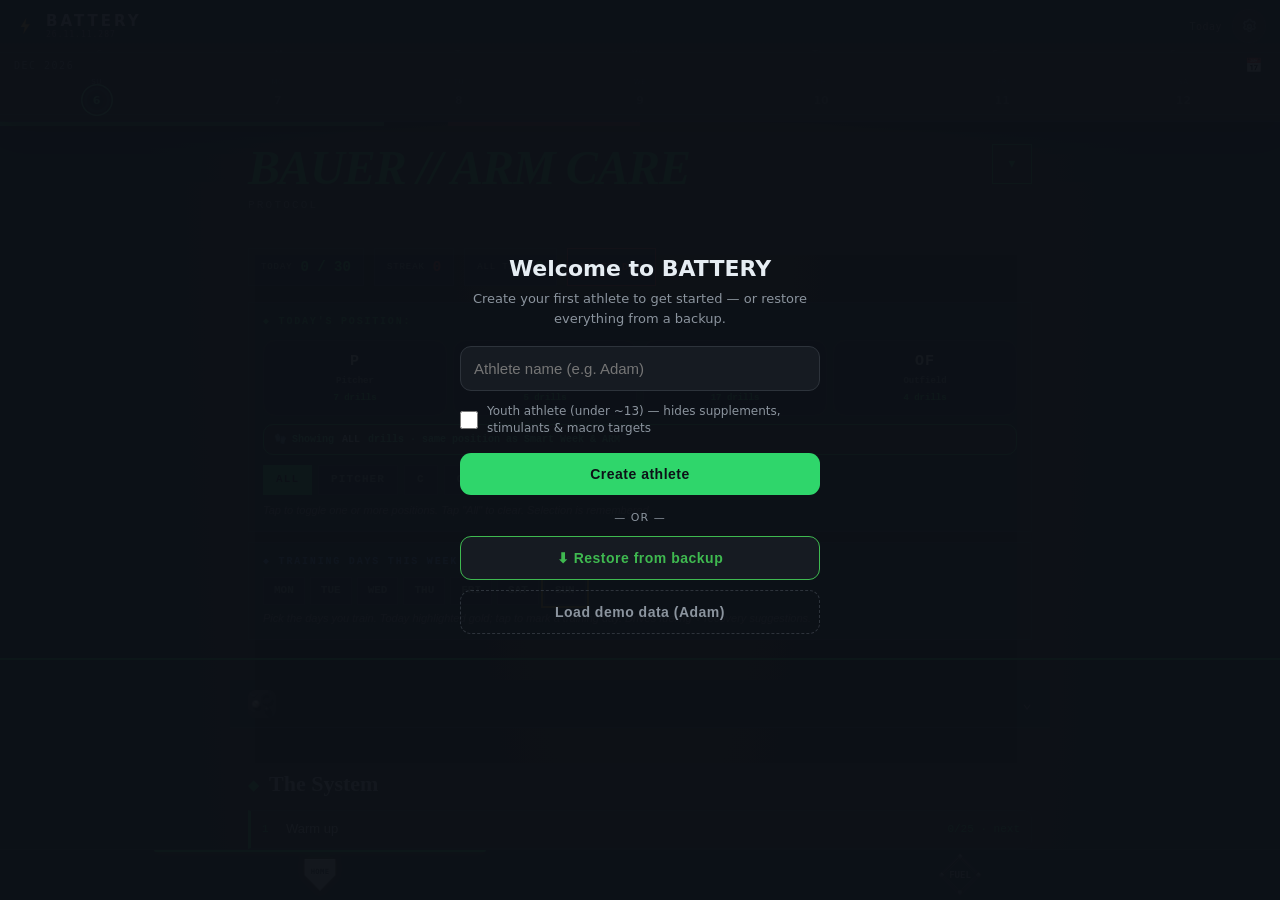
==== commit b1cda505: "v287 - 18 new FUEL food tiles (Bowls/Sandwiches/Burgers/Soups) from Lane D D's 18 gap-fill images (3" ====
--- a/index.html
+++ b/index.html
@@ -5,7 +5,7 @@
 <meta name="apple-mobile-web-app-status-bar-style" content="black-translucent">
 <meta name="apple-mobile-web-app-title" content="BATTERY"><meta name="theme-color" content="#0d1117">
 <link rel="manifest" href="manifest.webmanifest"><link rel="icon" href="favicon.ico" sizes="any"><link rel="apple-touch-icon" sizes="180x180" href="icon-180.png"><link rel="apple-touch-icon" sizes="167x167" href="apple-touch-icon-167x167.png"><link rel="apple-touch-icon" sizes="152x152" href="apple-touch-icon-152x152.png"><link rel="apple-touch-icon" sizes="120x120" href="apple-touch-icon-120x120.png"><link rel="icon" type="image/svg+xml" href="[data-uri]"><title>BATTERY</title>
-<link rel="stylesheet" href="lib/tokens.css?v=286"><link rel="stylesheet" href="lib/ui.css?v=286"><script src="lib/battery.js?v=286"></script><script src="lib/ui.js?v=286"></script><script src="modules/arm/sections.js?v=286"></script>
+<link rel="stylesheet" href="lib/tokens.css?v=287"><link rel="stylesheet" href="lib/ui.css?v=287"><script src="lib/battery.js?v=287"></script><script src="lib/ui.js?v=287"></script><script src="modules/arm/sections.js?v=287"></script>
 <style>
 :root{--steel2:#1c2128;--goldb:#f0b832;--event:#a371f7}   /* HOST-ONLY dialect aliases; every shared token (--ink/--steel/--gold/...) now lives in lib/tokens.css */
 *{margin:0;padding:0;box-sizing:border-box;-webkit-tap-highlight-color:transparent}
@@ -463,7 +463,7 @@
 </script>
 <div id="hostbar">
 <svg class="bolt" onclick="go('today')" style="cursor:pointer" viewBox="0 0 100 100"><path d="M56 12 L30 54 L48 54 L42 88 L72 42 L52 42 Z" fill="#f0b832"/></svg>
-<div style="display:flex;flex-direction:column;line-height:1"><h1 style="margin:0">BATTERY</h1><span id="ver-stamp" onclick="batteryRestoreSeed()" style="font-size:8px;letter-spacing:1px;color:var(--faint);font-family:'SF Mono',monospace;margin-top:2px;cursor:pointer;white-space:nowrap" title="Tap to restore bundled data">26.11.10.286</span></div>
+<div style="display:flex;flex-direction:column;line-height:1"><h1 style="margin:0">BATTERY</h1><span id="ver-stamp" onclick="batteryRestoreSeed()" style="font-size:8px;letter-spacing:1px;color:var(--faint);font-family:'SF Mono',monospace;margin-top:2px;cursor:pointer;white-space:nowrap" title="Tap to restore bundled data">26.11.11.287</span></div>
 <div id="prof-switch"></div>
 <span id="host-date-label"></span><button id="today-pill" onclick="goToToday()">Today</button>
 <button id="host-gear" onclick="go('data')" title="Profiles, settings &amp; backup" aria-label="Profiles, settings and backup"><svg viewBox="0 0 24 24" aria-hidden="true"><path d="M12 8.6a3.4 3.4 0 1 0 0 6.8 3.4 3.4 0 0 0 0-6.8zm0 2a1.4 1.4 0 1 1 0 2.8 1.4 1.4 0 0 1 0-2.8z"/><path d="M10.6 2.2a1 1 0 0 0-.96.73l-.37 1.3a7.6 7.6 0 0 0-1.5.87l-1.27-.42a1 1 0 0 0-1.18.45l-1.4 2.42a1 1 0 0 0 .22 1.26l1 .87a7.7 7.7 0 0 0 0 1.74l-1 .87a1 1 0 0 0-.22 1.26l1.4 2.42a1 1 0 0 0 1.18.45l1.27-.42c.46.35.97.64 1.5.87l.37 1.3a1 1 0 0 0 .96.73h2.8a1 1 0 0 0 .96-.73l.37-1.3c.53-.23 1.04-.52 1.5-.87l1.27.42a1 1 0 0 0 1.18-.45l1.4-2.42a1 1 0 0 0-.22-1.26l-1-.87a7.7 7.7 0 0 0 0-1.74l1-.87a1 1 0 0 0 .22-1.26l-1.4-2.42a1 1 0 0 0-1.18-.45l-1.27.42a7.6 7.6 0 0 0-1.5-.87l-.37-1.3a1 1 0 0 0-.96-.73zm.75 2h1.3l.3 1.05a1 1 0 0 0 .67.68c.66.2 1.28.56 1.8 1.04a1 1 0 0 0 .95.22l1.03-.34.65 1.12-.81.7a1 1 0 0 0-.34.9 5.7 5.7 0 0 1 0 2.08 1 1 0 0 0 .34.9l.81.7-.65 1.12-1.03-.34a1 1 0 0 0-.95.22c-.52.48-1.14.84-1.8 1.04a1 1 0 0 0-.67.68l-.3 1.05h-1.3l-.3-1.05a1 1 0 0 0-.67-.68 5.6 5.6 0 0 1-1.8-1.04 1 1 0 0 0-.95-.22l-1.03.34-.65-1.12.81-.7a1 1 0 0 0 .34-.9 5.7 5.7 0 0 1 0-2.08 1 1 0 0 0-.34-.9l-.81-.7.65-1.12 1.03.34a1 1 0 0 0 .95-.22c.52-.48 1.14-.84 1.8-1.04a1 1 0 0 0 .67-.68z"/></svg></button></div>
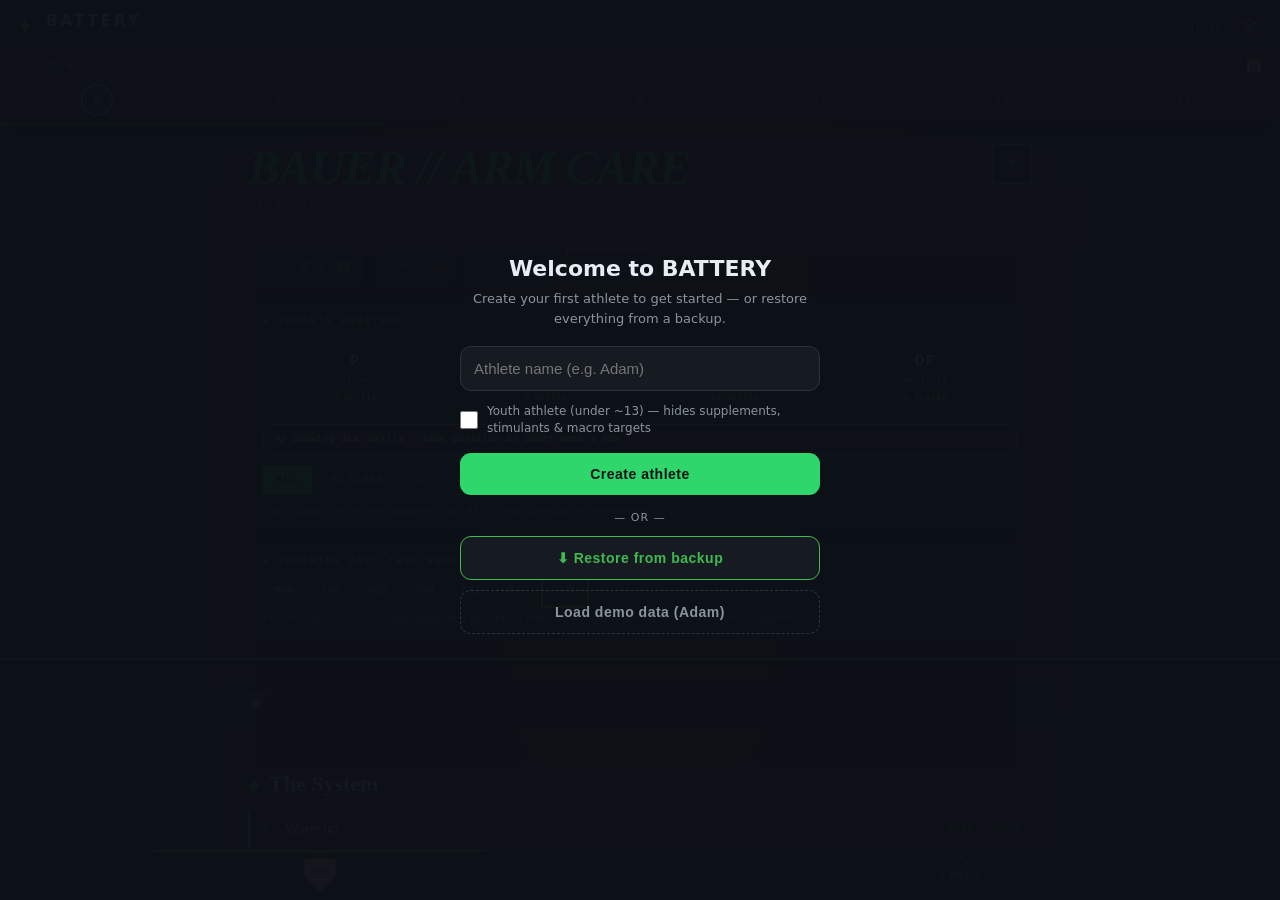
==== commit 7f618ff3: "v288 - 15 lift-demo clips wired (link-only, credited): goblet, back squat, DB RDL, Pallof, lunge, de" ====
--- a/index.html
+++ b/index.html
@@ -5,7 +5,7 @@
 <meta name="apple-mobile-web-app-status-bar-style" content="black-translucent">
 <meta name="apple-mobile-web-app-title" content="BATTERY"><meta name="theme-color" content="#0d1117">
 <link rel="manifest" href="manifest.webmanifest"><link rel="icon" href="favicon.ico" sizes="any"><link rel="apple-touch-icon" sizes="180x180" href="icon-180.png"><link rel="apple-touch-icon" sizes="167x167" href="apple-touch-icon-167x167.png"><link rel="apple-touch-icon" sizes="152x152" href="apple-touch-icon-152x152.png"><link rel="apple-touch-icon" sizes="120x120" href="apple-touch-icon-120x120.png"><link rel="icon" type="image/svg+xml" href="[data-uri]"><title>BATTERY</title>
-<link rel="stylesheet" href="lib/tokens.css?v=287"><link rel="stylesheet" href="lib/ui.css?v=287"><script src="lib/battery.js?v=287"></script><script src="lib/ui.js?v=287"></script><script src="modules/arm/sections.js?v=287"></script>
+<link rel="stylesheet" href="lib/tokens.css?v=288"><link rel="stylesheet" href="lib/ui.css?v=288"><script src="lib/battery.js?v=288"></script><script src="lib/ui.js?v=288"></script><script src="modules/arm/sections.js?v=288"></script>
 <style>
 :root{--steel2:#1c2128;--goldb:#f0b832;--event:#a371f7}   /* HOST-ONLY dialect aliases; every shared token (--ink/--steel/--gold/...) now lives in lib/tokens.css */
 *{margin:0;padding:0;box-sizing:border-box;-webkit-tap-highlight-color:transparent}
@@ -463,7 +463,7 @@
 </script>
 <div id="hostbar">
 <svg class="bolt" onclick="go('today')" style="cursor:pointer" viewBox="0 0 100 100"><path d="M56 12 L30 54 L48 54 L42 88 L72 42 L52 42 Z" fill="#f0b832"/></svg>
-<div style="display:flex;flex-direction:column;line-height:1"><h1 style="margin:0">BATTERY</h1><span id="ver-stamp" onclick="batteryRestoreSeed()" style="font-size:8px;letter-spacing:1px;color:var(--faint);font-family:'SF Mono',monospace;margin-top:2px;cursor:pointer;white-space:nowrap" title="Tap to restore bundled data">26.11.11.287</span></div>
+<div style="display:flex;flex-direction:column;line-height:1"><h1 style="margin:0">BATTERY</h1><span id="ver-stamp" onclick="batteryRestoreSeed()" style="font-size:8px;letter-spacing:1px;color:var(--faint);font-family:'SF Mono',monospace;margin-top:2px;cursor:pointer;white-space:nowrap" title="Tap to restore bundled data">26.11.11.288</span></div>
 <div id="prof-switch"></div>
 <span id="host-date-label"></span><button id="today-pill" onclick="goToToday()">Today</button>
 <button id="host-gear" onclick="go('data')" title="Profiles, settings &amp; backup" aria-label="Profiles, settings and backup"><svg viewBox="0 0 24 24" aria-hidden="true"><path d="M12 8.6a3.4 3.4 0 1 0 0 6.8 3.4 3.4 0 0 0 0-6.8zm0 2a1.4 1.4 0 1 1 0 2.8 1.4 1.4 0 0 1 0-2.8z"/><path d="M10.6 2.2a1 1 0 0 0-.96.73l-.37 1.3a7.6 7.6 0 0 0-1.5.87l-1.27-.42a1 1 0 0 0-1.18.45l-1.4 2.42a1 1 0 0 0 .22 1.26l1 .87a7.7 7.7 0 0 0 0 1.74l-1 .87a1 1 0 0 0-.22 1.26l1.4 2.42a1 1 0 0 0 1.18.45l1.27-.42c.46.35.97.64 1.5.87l.37 1.3a1 1 0 0 0 .96.73h2.8a1 1 0 0 0 .96-.73l.37-1.3c.53-.23 1.04-.52 1.5-.87l1.27.42a1 1 0 0 0 1.18-.45l1.4-2.42a1 1 0 0 0-.22-1.26l-1-.87a7.7 7.7 0 0 0 0-1.74l1-.87a1 1 0 0 0 .22-1.26l-1.4-2.42a1 1 0 0 0-1.18-.45l-1.27.42a7.6 7.6 0 0 0-1.5-.87l-.37-1.3a1 1 0 0 0-.96-.73zm.75 2h1.3l.3 1.05a1 1 0 0 0 .67.68c.66.2 1.28.56 1.8 1.04a1 1 0 0 0 .95.22l1.03-.34.65 1.12-.81.7a1 1 0 0 0-.34.9 5.7 5.7 0 0 1 0 2.08 1 1 0 0 0 .34.9l.81.7-.65 1.12-1.03-.34a1 1 0 0 0-.95.22c-.52.48-1.14.84-1.8 1.04a1 1 0 0 0-.67.68l-.3 1.05h-1.3l-.3-1.05a1 1 0 0 0-.67-.68 5.6 5.6 0 0 1-1.8-1.04 1 1 0 0 0-.95-.22l-1.03.34-.65-1.12.81-.7a1 1 0 0 0 .34-.9 5.7 5.7 0 0 1 0-2.08 1 1 0 0 0-.34-.9l-.81-.7.65-1.12 1.03.34a1 1 0 0 0 .95-.22c.52-.48 1.14-.84 1.8-1.04a1 1 0 0 0 .67-.68z"/></svg></button></div>
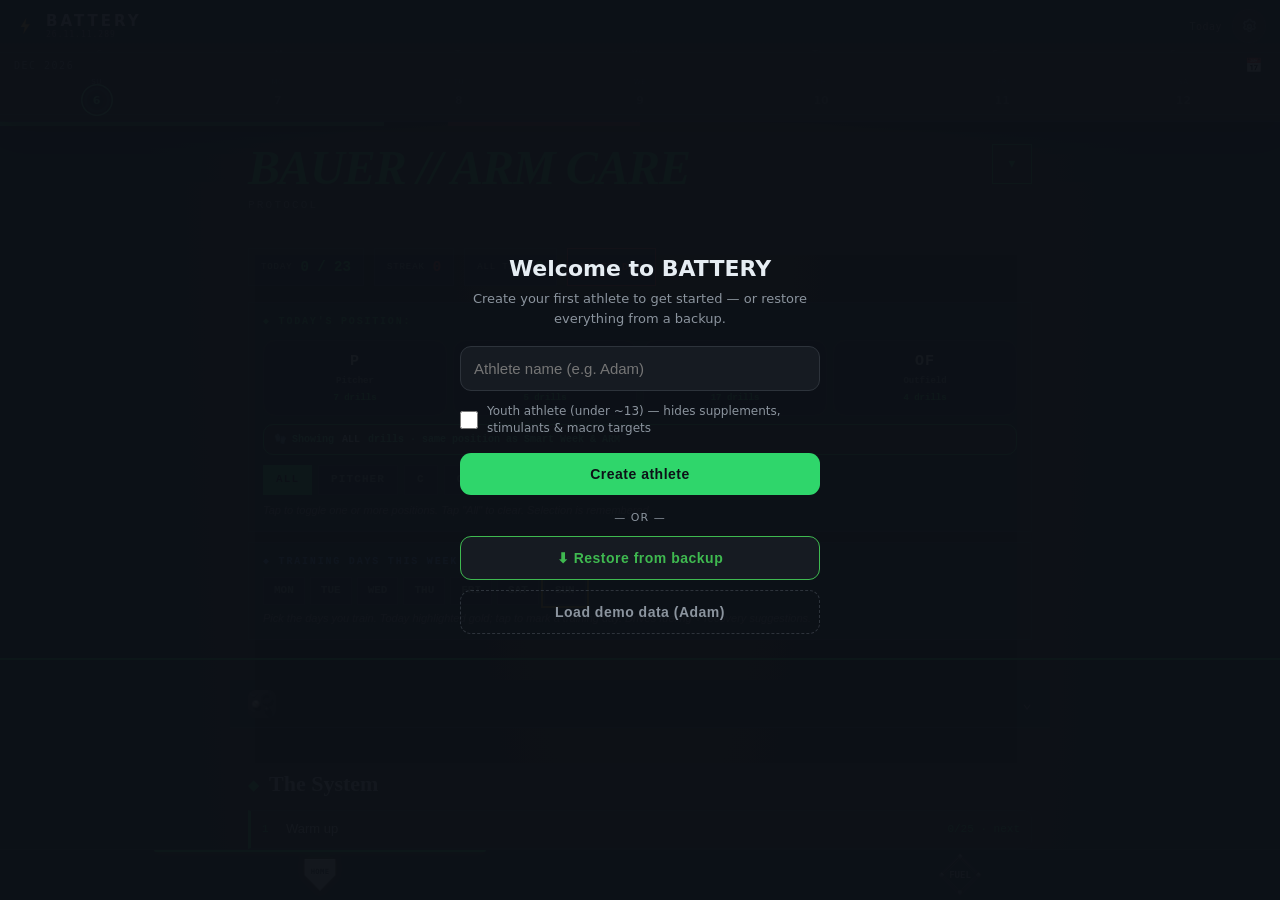
==== commit 4745d013: "v289 - Lifting: 6 new hotel-gym single-leg/lower-body lifts (lateral lunge, cossack, Bulgarian split" ====
--- a/index.html
+++ b/index.html
@@ -5,7 +5,7 @@
 <meta name="apple-mobile-web-app-status-bar-style" content="black-translucent">
 <meta name="apple-mobile-web-app-title" content="BATTERY"><meta name="theme-color" content="#0d1117">
 <link rel="manifest" href="manifest.webmanifest"><link rel="icon" href="favicon.ico" sizes="any"><link rel="apple-touch-icon" sizes="180x180" href="icon-180.png"><link rel="apple-touch-icon" sizes="167x167" href="apple-touch-icon-167x167.png"><link rel="apple-touch-icon" sizes="152x152" href="apple-touch-icon-152x152.png"><link rel="apple-touch-icon" sizes="120x120" href="apple-touch-icon-120x120.png"><link rel="icon" type="image/svg+xml" href="[data-uri]"><title>BATTERY</title>
-<link rel="stylesheet" href="lib/tokens.css?v=288"><link rel="stylesheet" href="lib/ui.css?v=288"><script src="lib/battery.js?v=288"></script><script src="lib/ui.js?v=288"></script><script src="modules/arm/sections.js?v=288"></script>
+<link rel="stylesheet" href="lib/tokens.css?v=289"><link rel="stylesheet" href="lib/ui.css?v=289"><script src="lib/battery.js?v=289"></script><script src="lib/ui.js?v=289"></script><script src="modules/arm/sections.js?v=289"></script>
 <style>
 :root{--steel2:#1c2128;--goldb:#f0b832;--event:#a371f7}   /* HOST-ONLY dialect aliases; every shared token (--ink/--steel/--gold/...) now lives in lib/tokens.css */
 *{margin:0;padding:0;box-sizing:border-box;-webkit-tap-highlight-color:transparent}
@@ -463,7 +463,7 @@
 </script>
 <div id="hostbar">
 <svg class="bolt" onclick="go('today')" style="cursor:pointer" viewBox="0 0 100 100"><path d="M56 12 L30 54 L48 54 L42 88 L72 42 L52 42 Z" fill="#f0b832"/></svg>
-<div style="display:flex;flex-direction:column;line-height:1"><h1 style="margin:0">BATTERY</h1><span id="ver-stamp" onclick="batteryRestoreSeed()" style="font-size:8px;letter-spacing:1px;color:var(--faint);font-family:'SF Mono',monospace;margin-top:2px;cursor:pointer;white-space:nowrap" title="Tap to restore bundled data">26.11.11.288</span></div>
+<div style="display:flex;flex-direction:column;line-height:1"><h1 style="margin:0">BATTERY</h1><span id="ver-stamp" onclick="batteryRestoreSeed()" style="font-size:8px;letter-spacing:1px;color:var(--faint);font-family:'SF Mono',monospace;margin-top:2px;cursor:pointer;white-space:nowrap" title="Tap to restore bundled data">26.11.11.289</span></div>
 <div id="prof-switch"></div>
 <span id="host-date-label"></span><button id="today-pill" onclick="goToToday()">Today</button>
 <button id="host-gear" onclick="go('data')" title="Profiles, settings &amp; backup" aria-label="Profiles, settings and backup"><svg viewBox="0 0 24 24" aria-hidden="true"><path d="M12 8.6a3.4 3.4 0 1 0 0 6.8 3.4 3.4 0 0 0 0-6.8zm0 2a1.4 1.4 0 1 1 0 2.8 1.4 1.4 0 0 1 0-2.8z"/><path d="M10.6 2.2a1 1 0 0 0-.96.73l-.37 1.3a7.6 7.6 0 0 0-1.5.87l-1.27-.42a1 1 0 0 0-1.18.45l-1.4 2.42a1 1 0 0 0 .22 1.26l1 .87a7.7 7.7 0 0 0 0 1.74l-1 .87a1 1 0 0 0-.22 1.26l1.4 2.42a1 1 0 0 0 1.18.45l1.27-.42c.46.35.97.64 1.5.87l.37 1.3a1 1 0 0 0 .96.73h2.8a1 1 0 0 0 .96-.73l.37-1.3c.53-.23 1.04-.52 1.5-.87l1.27.42a1 1 0 0 0 1.18-.45l1.4-2.42a1 1 0 0 0-.22-1.26l-1-.87a7.7 7.7 0 0 0 0-1.74l1-.87a1 1 0 0 0 .22-1.26l-1.4-2.42a1 1 0 0 0-1.18-.45l-1.27.42a7.6 7.6 0 0 0-1.5-.87l-.37-1.3a1 1 0 0 0-.96-.73zm.75 2h1.3l.3 1.05a1 1 0 0 0 .67.68c.66.2 1.28.56 1.8 1.04a1 1 0 0 0 .95.22l1.03-.34.65 1.12-.81.7a1 1 0 0 0-.34.9 5.7 5.7 0 0 1 0 2.08 1 1 0 0 0 .34.9l.81.7-.65 1.12-1.03-.34a1 1 0 0 0-.95.22c-.52.48-1.14.84-1.8 1.04a1 1 0 0 0-.67.68l-.3 1.05h-1.3l-.3-1.05a1 1 0 0 0-.67-.68 5.6 5.6 0 0 1-1.8-1.04 1 1 0 0 0-.95-.22l-1.03.34-.65-1.12.81-.7a1 1 0 0 0 .34-.9 5.7 5.7 0 0 1 0-2.08 1 1 0 0 0-.34-.9l-.81-.7.65-1.12 1.03.34a1 1 0 0 0 .95-.22c.52-.48 1.14-.84 1.8-1.04a1 1 0 0 0 .67-.68z"/></svg></button></div>
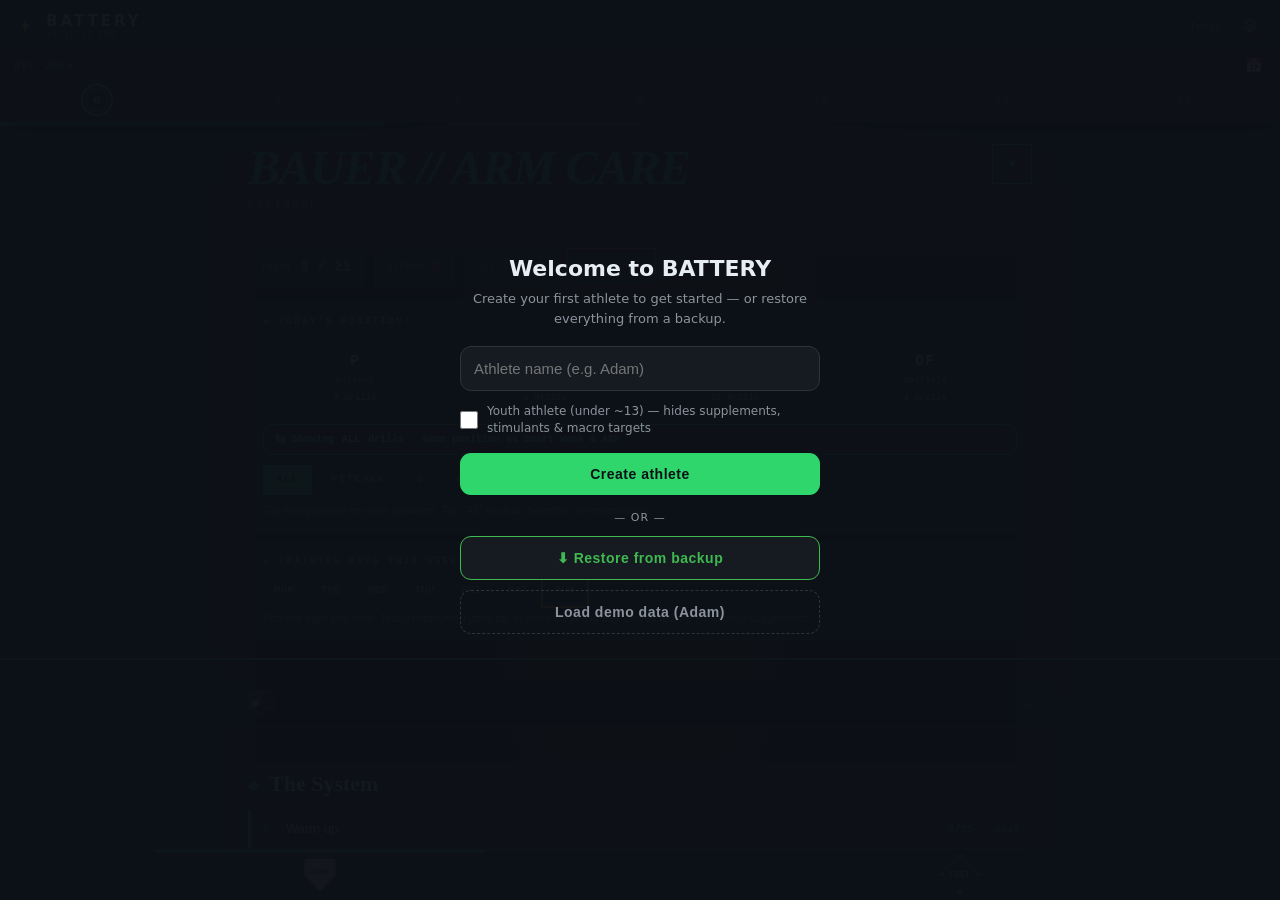
==== commit 0a2b45f9: "v290 - Lifting: one-tap set-scheme presets (5-5-5-5-5, 10-10-10, 12-10-8, 10-8-6-4, 20-20-10) stamp " ====
--- a/index.html
+++ b/index.html
@@ -5,7 +5,7 @@
 <meta name="apple-mobile-web-app-status-bar-style" content="black-translucent">
 <meta name="apple-mobile-web-app-title" content="BATTERY"><meta name="theme-color" content="#0d1117">
 <link rel="manifest" href="manifest.webmanifest"><link rel="icon" href="favicon.ico" sizes="any"><link rel="apple-touch-icon" sizes="180x180" href="icon-180.png"><link rel="apple-touch-icon" sizes="167x167" href="apple-touch-icon-167x167.png"><link rel="apple-touch-icon" sizes="152x152" href="apple-touch-icon-152x152.png"><link rel="apple-touch-icon" sizes="120x120" href="apple-touch-icon-120x120.png"><link rel="icon" type="image/svg+xml" href="[data-uri]"><title>BATTERY</title>
-<link rel="stylesheet" href="lib/tokens.css?v=289"><link rel="stylesheet" href="lib/ui.css?v=289"><script src="lib/battery.js?v=289"></script><script src="lib/ui.js?v=289"></script><script src="modules/arm/sections.js?v=289"></script>
+<link rel="stylesheet" href="lib/tokens.css?v=290"><link rel="stylesheet" href="lib/ui.css?v=290"><script src="lib/battery.js?v=290"></script><script src="lib/ui.js?v=290"></script><script src="modules/arm/sections.js?v=290"></script>
 <style>
 :root{--steel2:#1c2128;--goldb:#f0b832;--event:#a371f7}   /* HOST-ONLY dialect aliases; every shared token (--ink/--steel/--gold/...) now lives in lib/tokens.css */
 *{margin:0;padding:0;box-sizing:border-box;-webkit-tap-highlight-color:transparent}
@@ -463,7 +463,7 @@
 </script>
 <div id="hostbar">
 <svg class="bolt" onclick="go('today')" style="cursor:pointer" viewBox="0 0 100 100"><path d="M56 12 L30 54 L48 54 L42 88 L72 42 L52 42 Z" fill="#f0b832"/></svg>
-<div style="display:flex;flex-direction:column;line-height:1"><h1 style="margin:0">BATTERY</h1><span id="ver-stamp" onclick="batteryRestoreSeed()" style="font-size:8px;letter-spacing:1px;color:var(--faint);font-family:'SF Mono',monospace;margin-top:2px;cursor:pointer;white-space:nowrap" title="Tap to restore bundled data">26.11.11.289</span></div>
+<div style="display:flex;flex-direction:column;line-height:1"><h1 style="margin:0">BATTERY</h1><span id="ver-stamp" onclick="batteryRestoreSeed()" style="font-size:8px;letter-spacing:1px;color:var(--faint);font-family:'SF Mono',monospace;margin-top:2px;cursor:pointer;white-space:nowrap" title="Tap to restore bundled data">26.11.11.290</span></div>
 <div id="prof-switch"></div>
 <span id="host-date-label"></span><button id="today-pill" onclick="goToToday()">Today</button>
 <button id="host-gear" onclick="go('data')" title="Profiles, settings &amp; backup" aria-label="Profiles, settings and backup"><svg viewBox="0 0 24 24" aria-hidden="true"><path d="M12 8.6a3.4 3.4 0 1 0 0 6.8 3.4 3.4 0 0 0 0-6.8zm0 2a1.4 1.4 0 1 1 0 2.8 1.4 1.4 0 0 1 0-2.8z"/><path d="M10.6 2.2a1 1 0 0 0-.96.73l-.37 1.3a7.6 7.6 0 0 0-1.5.87l-1.27-.42a1 1 0 0 0-1.18.45l-1.4 2.42a1 1 0 0 0 .22 1.26l1 .87a7.7 7.7 0 0 0 0 1.74l-1 .87a1 1 0 0 0-.22 1.26l1.4 2.42a1 1 0 0 0 1.18.45l1.27-.42c.46.35.97.64 1.5.87l.37 1.3a1 1 0 0 0 .96.73h2.8a1 1 0 0 0 .96-.73l.37-1.3c.53-.23 1.04-.52 1.5-.87l1.27.42a1 1 0 0 0 1.18-.45l1.4-2.42a1 1 0 0 0-.22-1.26l-1-.87a7.7 7.7 0 0 0 0-1.74l1-.87a1 1 0 0 0 .22-1.26l-1.4-2.42a1 1 0 0 0-1.18-.45l-1.27.42a7.6 7.6 0 0 0-1.5-.87l-.37-1.3a1 1 0 0 0-.96-.73zm.75 2h1.3l.3 1.05a1 1 0 0 0 .67.68c.66.2 1.28.56 1.8 1.04a1 1 0 0 0 .95.22l1.03-.34.65 1.12-.81.7a1 1 0 0 0-.34.9 5.7 5.7 0 0 1 0 2.08 1 1 0 0 0 .34.9l.81.7-.65 1.12-1.03-.34a1 1 0 0 0-.95.22c-.52.48-1.14.84-1.8 1.04a1 1 0 0 0-.67.68l-.3 1.05h-1.3l-.3-1.05a1 1 0 0 0-.67-.68 5.6 5.6 0 0 1-1.8-1.04 1 1 0 0 0-.95-.22l-1.03.34-.65-1.12.81-.7a1 1 0 0 0 .34-.9 5.7 5.7 0 0 1 0-2.08 1 1 0 0 0-.34-.9l-.81-.7.65-1.12 1.03.34a1 1 0 0 0 .95-.22c.52-.48 1.14-.84 1.8-1.04a1 1 0 0 0 .67-.68z"/></svg></button></div>
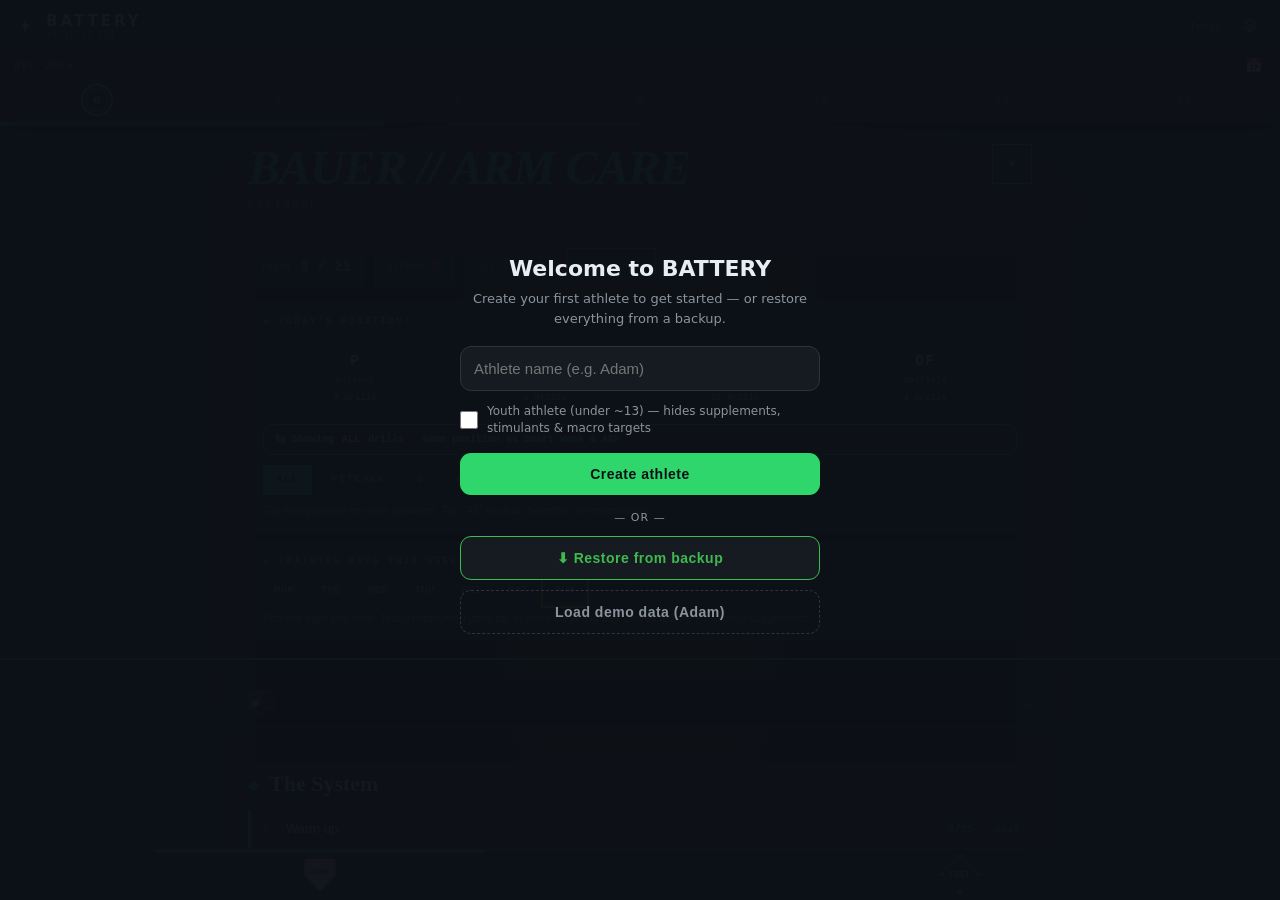
==== commit 3f190e6a: "v291 - Lifting: Focus chips soft-prioritise picked muscle groups + training neighbours to the top (3" ====
--- a/index.html
+++ b/index.html
@@ -5,7 +5,7 @@
 <meta name="apple-mobile-web-app-status-bar-style" content="black-translucent">
 <meta name="apple-mobile-web-app-title" content="BATTERY"><meta name="theme-color" content="#0d1117">
 <link rel="manifest" href="manifest.webmanifest"><link rel="icon" href="favicon.ico" sizes="any"><link rel="apple-touch-icon" sizes="180x180" href="icon-180.png"><link rel="apple-touch-icon" sizes="167x167" href="apple-touch-icon-167x167.png"><link rel="apple-touch-icon" sizes="152x152" href="apple-touch-icon-152x152.png"><link rel="apple-touch-icon" sizes="120x120" href="apple-touch-icon-120x120.png"><link rel="icon" type="image/svg+xml" href="[data-uri]"><title>BATTERY</title>
-<link rel="stylesheet" href="lib/tokens.css?v=290"><link rel="stylesheet" href="lib/ui.css?v=290"><script src="lib/battery.js?v=290"></script><script src="lib/ui.js?v=290"></script><script src="modules/arm/sections.js?v=290"></script>
+<link rel="stylesheet" href="lib/tokens.css?v=291"><link rel="stylesheet" href="lib/ui.css?v=291"><script src="lib/battery.js?v=291"></script><script src="lib/ui.js?v=291"></script><script src="modules/arm/sections.js?v=291"></script>
 <style>
 :root{--steel2:#1c2128;--goldb:#f0b832;--event:#a371f7}   /* HOST-ONLY dialect aliases; every shared token (--ink/--steel/--gold/...) now lives in lib/tokens.css */
 *{margin:0;padding:0;box-sizing:border-box;-webkit-tap-highlight-color:transparent}
@@ -463,7 +463,7 @@
 </script>
 <div id="hostbar">
 <svg class="bolt" onclick="go('today')" style="cursor:pointer" viewBox="0 0 100 100"><path d="M56 12 L30 54 L48 54 L42 88 L72 42 L52 42 Z" fill="#f0b832"/></svg>
-<div style="display:flex;flex-direction:column;line-height:1"><h1 style="margin:0">BATTERY</h1><span id="ver-stamp" onclick="batteryRestoreSeed()" style="font-size:8px;letter-spacing:1px;color:var(--faint);font-family:'SF Mono',monospace;margin-top:2px;cursor:pointer;white-space:nowrap" title="Tap to restore bundled data">26.11.11.290</span></div>
+<div style="display:flex;flex-direction:column;line-height:1"><h1 style="margin:0">BATTERY</h1><span id="ver-stamp" onclick="batteryRestoreSeed()" style="font-size:8px;letter-spacing:1px;color:var(--faint);font-family:'SF Mono',monospace;margin-top:2px;cursor:pointer;white-space:nowrap" title="Tap to restore bundled data">26.11.11.291</span></div>
 <div id="prof-switch"></div>
 <span id="host-date-label"></span><button id="today-pill" onclick="goToToday()">Today</button>
 <button id="host-gear" onclick="go('data')" title="Profiles, settings &amp; backup" aria-label="Profiles, settings and backup"><svg viewBox="0 0 24 24" aria-hidden="true"><path d="M12 8.6a3.4 3.4 0 1 0 0 6.8 3.4 3.4 0 0 0 0-6.8zm0 2a1.4 1.4 0 1 1 0 2.8 1.4 1.4 0 0 1 0-2.8z"/><path d="M10.6 2.2a1 1 0 0 0-.96.73l-.37 1.3a7.6 7.6 0 0 0-1.5.87l-1.27-.42a1 1 0 0 0-1.18.45l-1.4 2.42a1 1 0 0 0 .22 1.26l1 .87a7.7 7.7 0 0 0 0 1.74l-1 .87a1 1 0 0 0-.22 1.26l1.4 2.42a1 1 0 0 0 1.18.45l1.27-.42c.46.35.97.64 1.5.87l.37 1.3a1 1 0 0 0 .96.73h2.8a1 1 0 0 0 .96-.73l.37-1.3c.53-.23 1.04-.52 1.5-.87l1.27.42a1 1 0 0 0 1.18-.45l1.4-2.42a1 1 0 0 0-.22-1.26l-1-.87a7.7 7.7 0 0 0 0-1.74l1-.87a1 1 0 0 0 .22-1.26l-1.4-2.42a1 1 0 0 0-1.18-.45l-1.27.42a7.6 7.6 0 0 0-1.5-.87l-.37-1.3a1 1 0 0 0-.96-.73zm.75 2h1.3l.3 1.05a1 1 0 0 0 .67.68c.66.2 1.28.56 1.8 1.04a1 1 0 0 0 .95.22l1.03-.34.65 1.12-.81.7a1 1 0 0 0-.34.9 5.7 5.7 0 0 1 0 2.08 1 1 0 0 0 .34.9l.81.7-.65 1.12-1.03-.34a1 1 0 0 0-.95.22c-.52.48-1.14.84-1.8 1.04a1 1 0 0 0-.67.68l-.3 1.05h-1.3l-.3-1.05a1 1 0 0 0-.67-.68 5.6 5.6 0 0 1-1.8-1.04 1 1 0 0 0-.95-.22l-1.03.34-.65-1.12.81-.7a1 1 0 0 0 .34-.9 5.7 5.7 0 0 1 0-2.08 1 1 0 0 0-.34-.9l-.81-.7.65-1.12 1.03.34a1 1 0 0 0 .95-.22c.52-.48 1.14-.84 1.8-1.04a1 1 0 0 0 .67-.68z"/></svg></button></div>
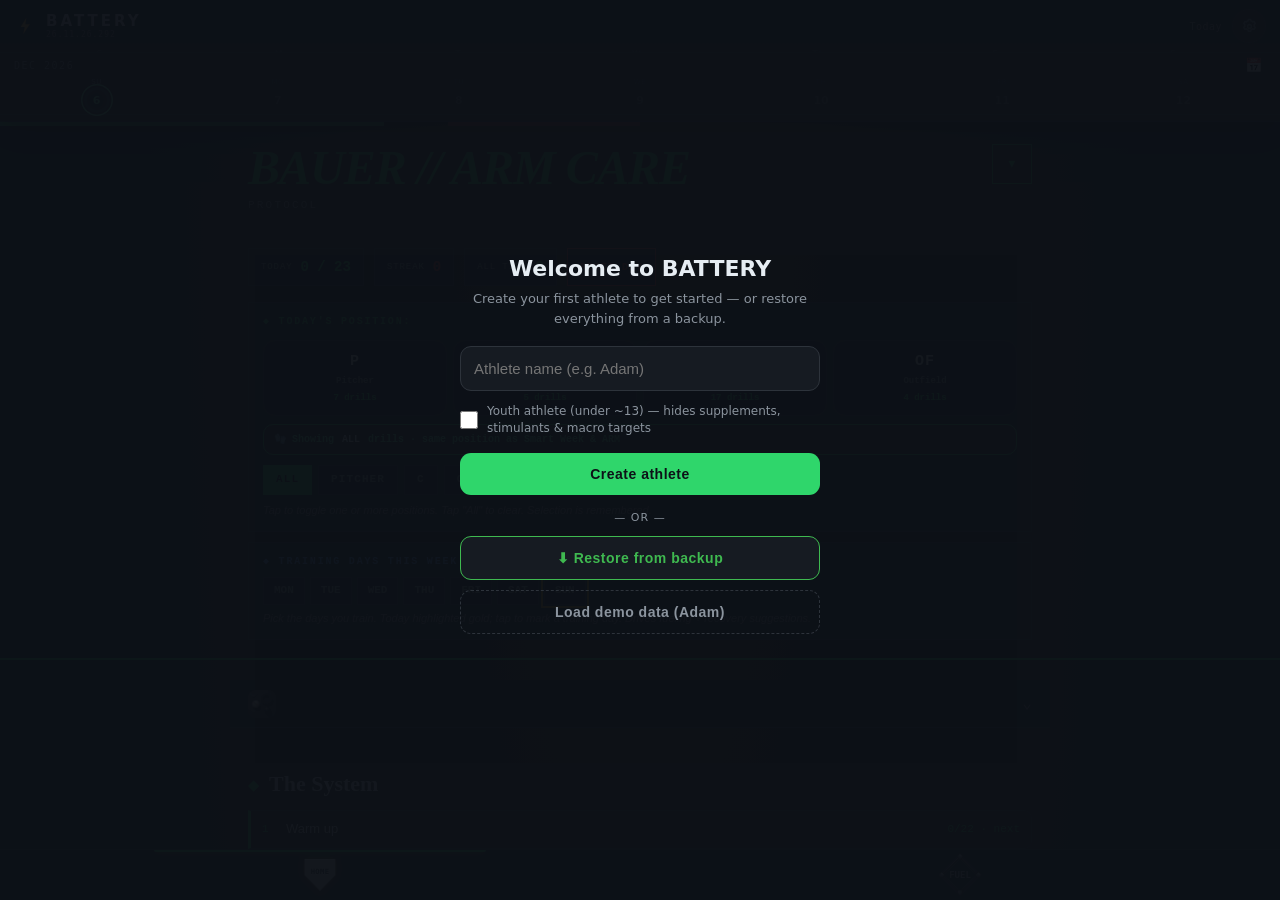
==== commit 3e1287e7: "v292 - ARM: catch play + per-focus prep sets. Catch Play (optional, youth-safe, "not long toss") on " ====
--- a/index.html
+++ b/index.html
@@ -5,7 +5,7 @@
 <meta name="apple-mobile-web-app-status-bar-style" content="black-translucent">
 <meta name="apple-mobile-web-app-title" content="BATTERY"><meta name="theme-color" content="#0d1117">
 <link rel="manifest" href="manifest.webmanifest"><link rel="icon" href="favicon.ico" sizes="any"><link rel="apple-touch-icon" sizes="180x180" href="icon-180.png"><link rel="apple-touch-icon" sizes="167x167" href="apple-touch-icon-167x167.png"><link rel="apple-touch-icon" sizes="152x152" href="apple-touch-icon-152x152.png"><link rel="apple-touch-icon" sizes="120x120" href="apple-touch-icon-120x120.png"><link rel="icon" type="image/svg+xml" href="[data-uri]"><title>BATTERY</title>
-<link rel="stylesheet" href="lib/tokens.css?v=291"><link rel="stylesheet" href="lib/ui.css?v=291"><script src="lib/battery.js?v=291"></script><script src="lib/ui.js?v=291"></script><script src="modules/arm/sections.js?v=291"></script>
+<link rel="stylesheet" href="lib/tokens.css?v=292"><link rel="stylesheet" href="lib/ui.css?v=292"><script src="lib/battery.js?v=292"></script><script src="lib/ui.js?v=292"></script><script src="modules/arm/sections.js?v=292"></script>
 <style>
 :root{--steel2:#1c2128;--goldb:#f0b832;--event:#a371f7}   /* HOST-ONLY dialect aliases; every shared token (--ink/--steel/--gold/...) now lives in lib/tokens.css */
 *{margin:0;padding:0;box-sizing:border-box;-webkit-tap-highlight-color:transparent}
@@ -463,7 +463,7 @@
 </script>
 <div id="hostbar">
 <svg class="bolt" onclick="go('today')" style="cursor:pointer" viewBox="0 0 100 100"><path d="M56 12 L30 54 L48 54 L42 88 L72 42 L52 42 Z" fill="#f0b832"/></svg>
-<div style="display:flex;flex-direction:column;line-height:1"><h1 style="margin:0">BATTERY</h1><span id="ver-stamp" onclick="batteryRestoreSeed()" style="font-size:8px;letter-spacing:1px;color:var(--faint);font-family:'SF Mono',monospace;margin-top:2px;cursor:pointer;white-space:nowrap" title="Tap to restore bundled data">26.11.11.291</span></div>
+<div style="display:flex;flex-direction:column;line-height:1"><h1 style="margin:0">BATTERY</h1><span id="ver-stamp" onclick="batteryRestoreSeed()" style="font-size:8px;letter-spacing:1px;color:var(--faint);font-family:'SF Mono',monospace;margin-top:2px;cursor:pointer;white-space:nowrap" title="Tap to restore bundled data">26.11.26.292</span></div>
 <div id="prof-switch"></div>
 <span id="host-date-label"></span><button id="today-pill" onclick="goToToday()">Today</button>
 <button id="host-gear" onclick="go('data')" title="Profiles, settings &amp; backup" aria-label="Profiles, settings and backup"><svg viewBox="0 0 24 24" aria-hidden="true"><path d="M12 8.6a3.4 3.4 0 1 0 0 6.8 3.4 3.4 0 0 0 0-6.8zm0 2a1.4 1.4 0 1 1 0 2.8 1.4 1.4 0 0 1 0-2.8z"/><path d="M10.6 2.2a1 1 0 0 0-.96.73l-.37 1.3a7.6 7.6 0 0 0-1.5.87l-1.27-.42a1 1 0 0 0-1.18.45l-1.4 2.42a1 1 0 0 0 .22 1.26l1 .87a7.7 7.7 0 0 0 0 1.74l-1 .87a1 1 0 0 0-.22 1.26l1.4 2.42a1 1 0 0 0 1.18.45l1.27-.42c.46.35.97.64 1.5.87l.37 1.3a1 1 0 0 0 .96.73h2.8a1 1 0 0 0 .96-.73l.37-1.3c.53-.23 1.04-.52 1.5-.87l1.27.42a1 1 0 0 0 1.18-.45l1.4-2.42a1 1 0 0 0-.22-1.26l-1-.87a7.7 7.7 0 0 0 0-1.74l1-.87a1 1 0 0 0 .22-1.26l-1.4-2.42a1 1 0 0 0-1.18-.45l-1.27.42a7.6 7.6 0 0 0-1.5-.87l-.37-1.3a1 1 0 0 0-.96-.73zm.75 2h1.3l.3 1.05a1 1 0 0 0 .67.68c.66.2 1.28.56 1.8 1.04a1 1 0 0 0 .95.22l1.03-.34.65 1.12-.81.7a1 1 0 0 0-.34.9 5.7 5.7 0 0 1 0 2.08 1 1 0 0 0 .34.9l.81.7-.65 1.12-1.03-.34a1 1 0 0 0-.95.22c-.52.48-1.14.84-1.8 1.04a1 1 0 0 0-.67.68l-.3 1.05h-1.3l-.3-1.05a1 1 0 0 0-.67-.68 5.6 5.6 0 0 1-1.8-1.04 1 1 0 0 0-.95-.22l-1.03.34-.65-1.12.81-.7a1 1 0 0 0 .34-.9 5.7 5.7 0 0 1 0-2.08 1 1 0 0 0-.34-.9l-.81-.7.65-1.12 1.03.34a1 1 0 0 0 .95-.22c.52-.48 1.14-.84 1.8-1.04a1 1 0 0 0 .67-.68z"/></svg></button></div>
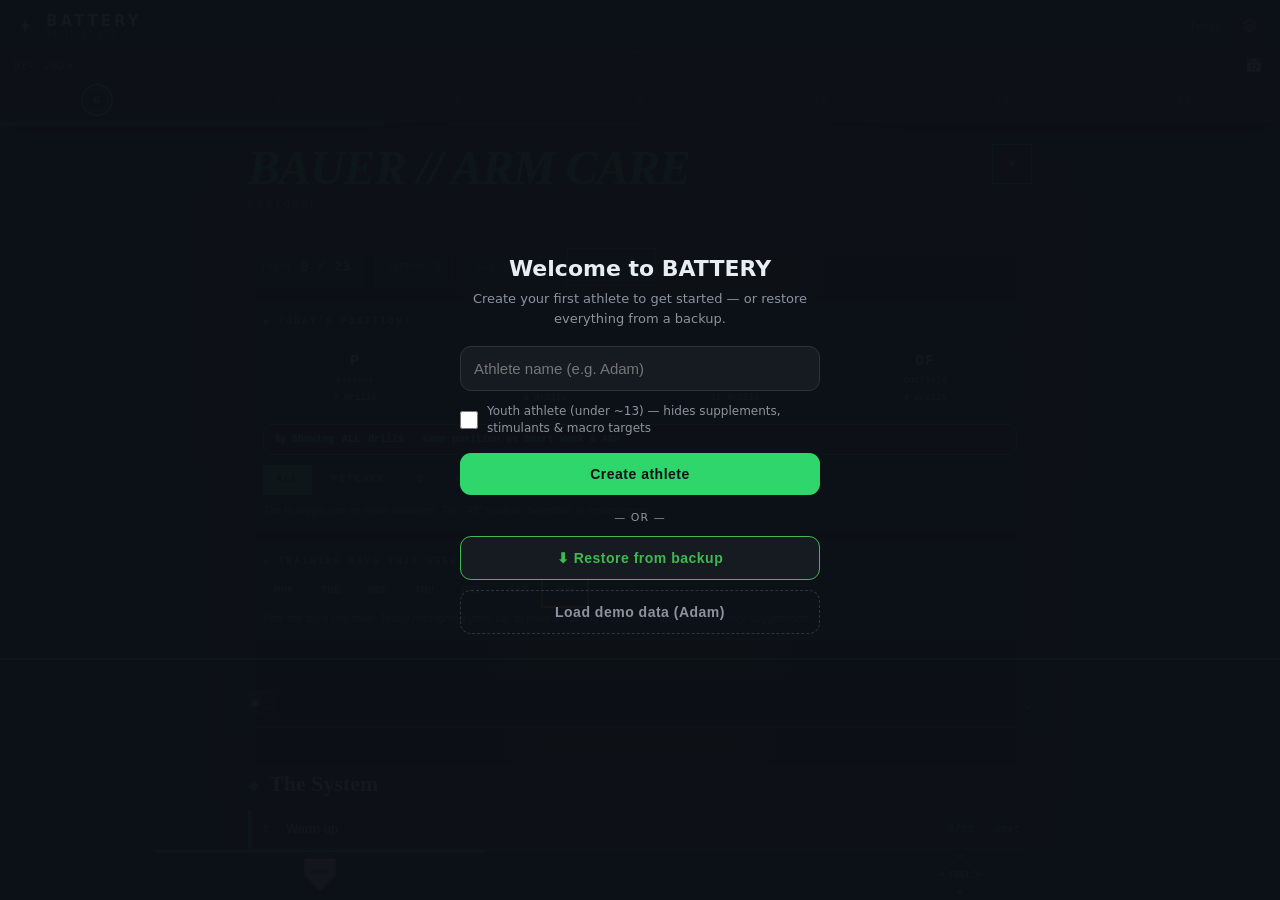
==== commit 37664ac0: "v293 - FUEL (Lane A): +22 everyday protein/combo tiles with numeral-free renders (FOOD_IMAGES 91->11" ====
--- a/index.html
+++ b/index.html
@@ -5,7 +5,7 @@
 <meta name="apple-mobile-web-app-status-bar-style" content="black-translucent">
 <meta name="apple-mobile-web-app-title" content="BATTERY"><meta name="theme-color" content="#0d1117">
 <link rel="manifest" href="manifest.webmanifest"><link rel="icon" href="favicon.ico" sizes="any"><link rel="apple-touch-icon" sizes="180x180" href="icon-180.png"><link rel="apple-touch-icon" sizes="167x167" href="apple-touch-icon-167x167.png"><link rel="apple-touch-icon" sizes="152x152" href="apple-touch-icon-152x152.png"><link rel="apple-touch-icon" sizes="120x120" href="apple-touch-icon-120x120.png"><link rel="icon" type="image/svg+xml" href="[data-uri]"><title>BATTERY</title>
-<link rel="stylesheet" href="lib/tokens.css?v=292"><link rel="stylesheet" href="lib/ui.css?v=292"><script src="lib/battery.js?v=292"></script><script src="lib/ui.js?v=292"></script><script src="modules/arm/sections.js?v=292"></script>
+<link rel="stylesheet" href="lib/tokens.css?v=293"><link rel="stylesheet" href="lib/ui.css?v=293"><script src="lib/battery.js?v=293"></script><script src="lib/ui.js?v=293"></script><script src="modules/arm/sections.js?v=293"></script>
 <style>
 :root{--steel2:#1c2128;--goldb:#f0b832;--event:#a371f7}   /* HOST-ONLY dialect aliases; every shared token (--ink/--steel/--gold/...) now lives in lib/tokens.css */
 *{margin:0;padding:0;box-sizing:border-box;-webkit-tap-highlight-color:transparent}
@@ -463,7 +463,7 @@
 </script>
 <div id="hostbar">
 <svg class="bolt" onclick="go('today')" style="cursor:pointer" viewBox="0 0 100 100"><path d="M56 12 L30 54 L48 54 L42 88 L72 42 L52 42 Z" fill="#f0b832"/></svg>
-<div style="display:flex;flex-direction:column;line-height:1"><h1 style="margin:0">BATTERY</h1><span id="ver-stamp" onclick="batteryRestoreSeed()" style="font-size:8px;letter-spacing:1px;color:var(--faint);font-family:'SF Mono',monospace;margin-top:2px;cursor:pointer;white-space:nowrap" title="Tap to restore bundled data">26.11.26.292</span></div>
+<div style="display:flex;flex-direction:column;line-height:1"><h1 style="margin:0">BATTERY</h1><span id="ver-stamp" onclick="batteryRestoreSeed()" style="font-size:8px;letter-spacing:1px;color:var(--faint);font-family:'SF Mono',monospace;margin-top:2px;cursor:pointer;white-space:nowrap" title="Tap to restore bundled data">26.11.27.293</span></div>
 <div id="prof-switch"></div>
 <span id="host-date-label"></span><button id="today-pill" onclick="goToToday()">Today</button>
 <button id="host-gear" onclick="go('data')" title="Profiles, settings &amp; backup" aria-label="Profiles, settings and backup"><svg viewBox="0 0 24 24" aria-hidden="true"><path d="M12 8.6a3.4 3.4 0 1 0 0 6.8 3.4 3.4 0 0 0 0-6.8zm0 2a1.4 1.4 0 1 1 0 2.8 1.4 1.4 0 0 1 0-2.8z"/><path d="M10.6 2.2a1 1 0 0 0-.96.73l-.37 1.3a7.6 7.6 0 0 0-1.5.87l-1.27-.42a1 1 0 0 0-1.18.45l-1.4 2.42a1 1 0 0 0 .22 1.26l1 .87a7.7 7.7 0 0 0 0 1.74l-1 .87a1 1 0 0 0-.22 1.26l1.4 2.42a1 1 0 0 0 1.18.45l1.27-.42c.46.35.97.64 1.5.87l.37 1.3a1 1 0 0 0 .96.73h2.8a1 1 0 0 0 .96-.73l.37-1.3c.53-.23 1.04-.52 1.5-.87l1.27.42a1 1 0 0 0 1.18-.45l1.4-2.42a1 1 0 0 0-.22-1.26l-1-.87a7.7 7.7 0 0 0 0-1.74l1-.87a1 1 0 0 0 .22-1.26l-1.4-2.42a1 1 0 0 0-1.18-.45l-1.27.42a7.6 7.6 0 0 0-1.5-.87l-.37-1.3a1 1 0 0 0-.96-.73zm.75 2h1.3l.3 1.05a1 1 0 0 0 .67.68c.66.2 1.28.56 1.8 1.04a1 1 0 0 0 .95.22l1.03-.34.65 1.12-.81.7a1 1 0 0 0-.34.9 5.7 5.7 0 0 1 0 2.08 1 1 0 0 0 .34.9l.81.7-.65 1.12-1.03-.34a1 1 0 0 0-.95.22c-.52.48-1.14.84-1.8 1.04a1 1 0 0 0-.67.68l-.3 1.05h-1.3l-.3-1.05a1 1 0 0 0-.67-.68 5.6 5.6 0 0 1-1.8-1.04 1 1 0 0 0-.95-.22l-1.03.34-.65-1.12.81-.7a1 1 0 0 0 .34-.9 5.7 5.7 0 0 1 0-2.08 1 1 0 0 0-.34-.9l-.81-.7.65-1.12 1.03.34a1 1 0 0 0 .95-.22c.52-.48 1.14-.84 1.8-1.04a1 1 0 0 0 .67-.68z"/></svg></button></div>
